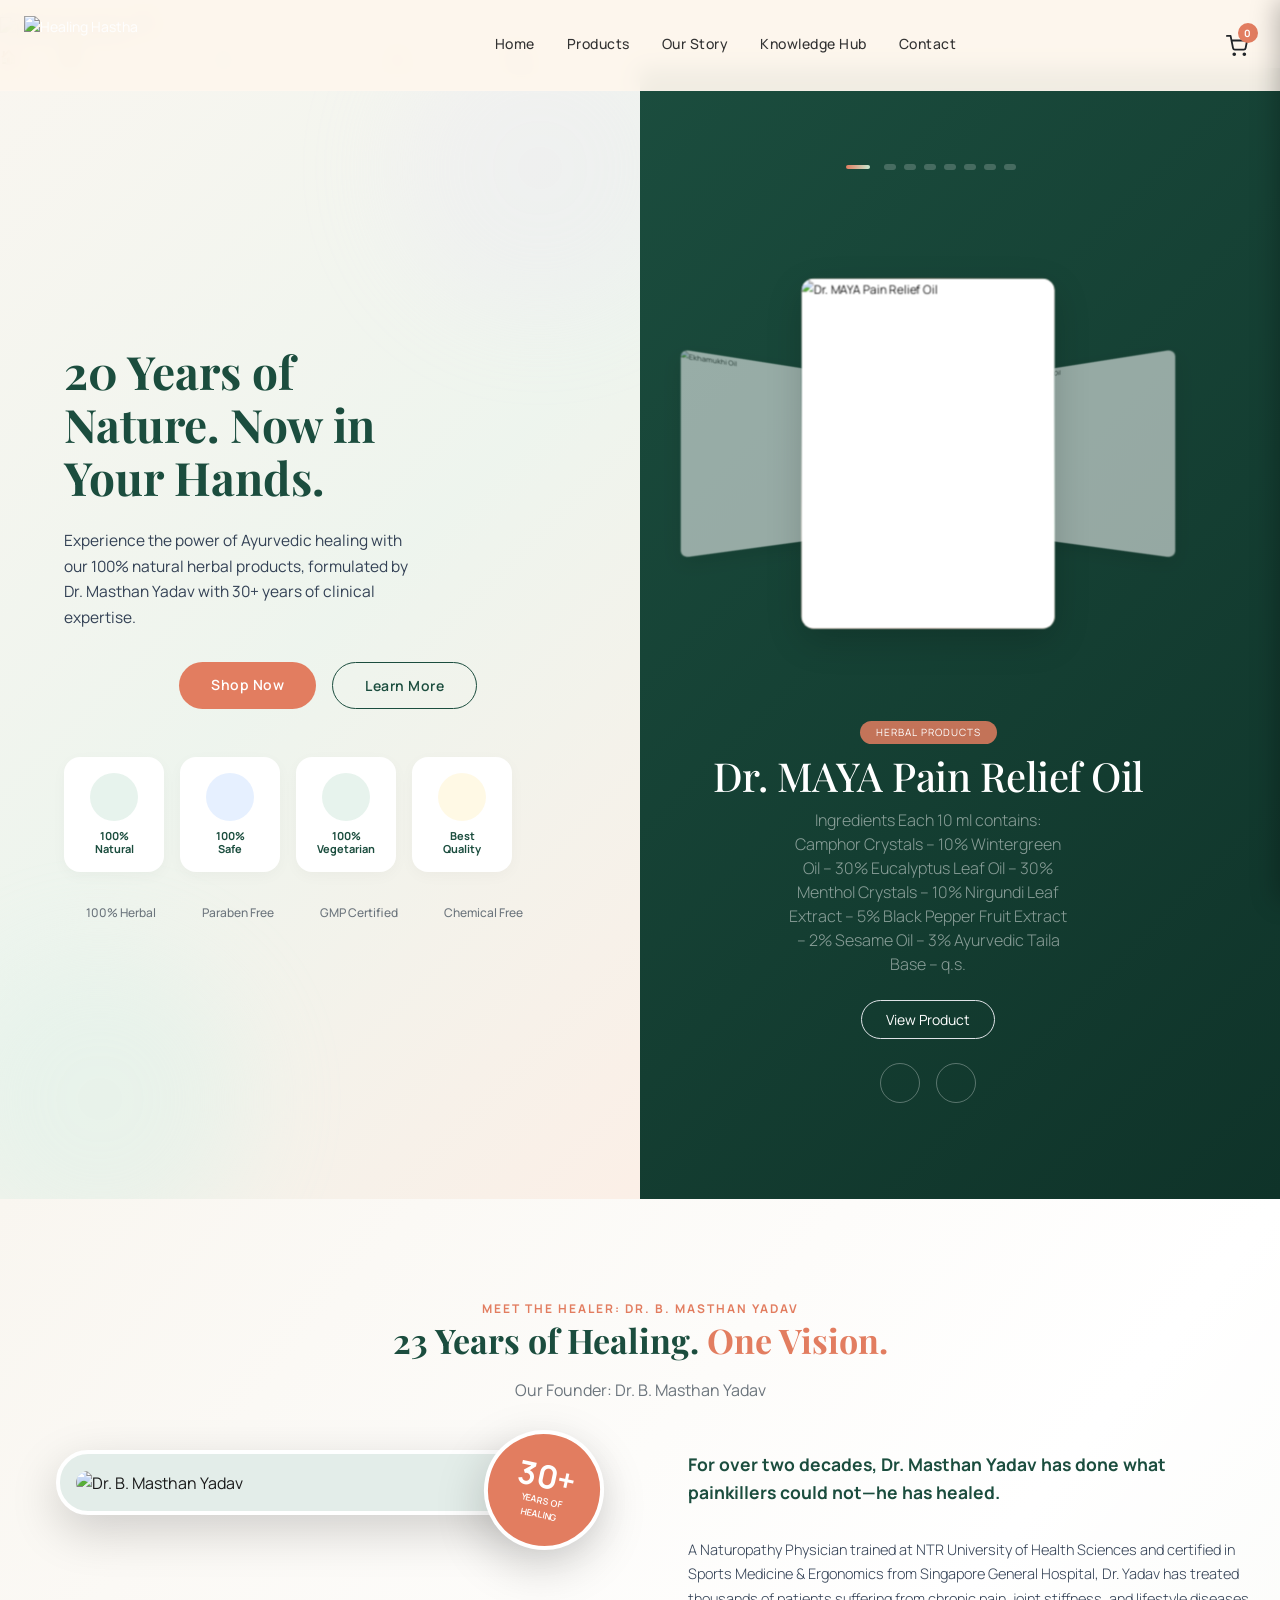
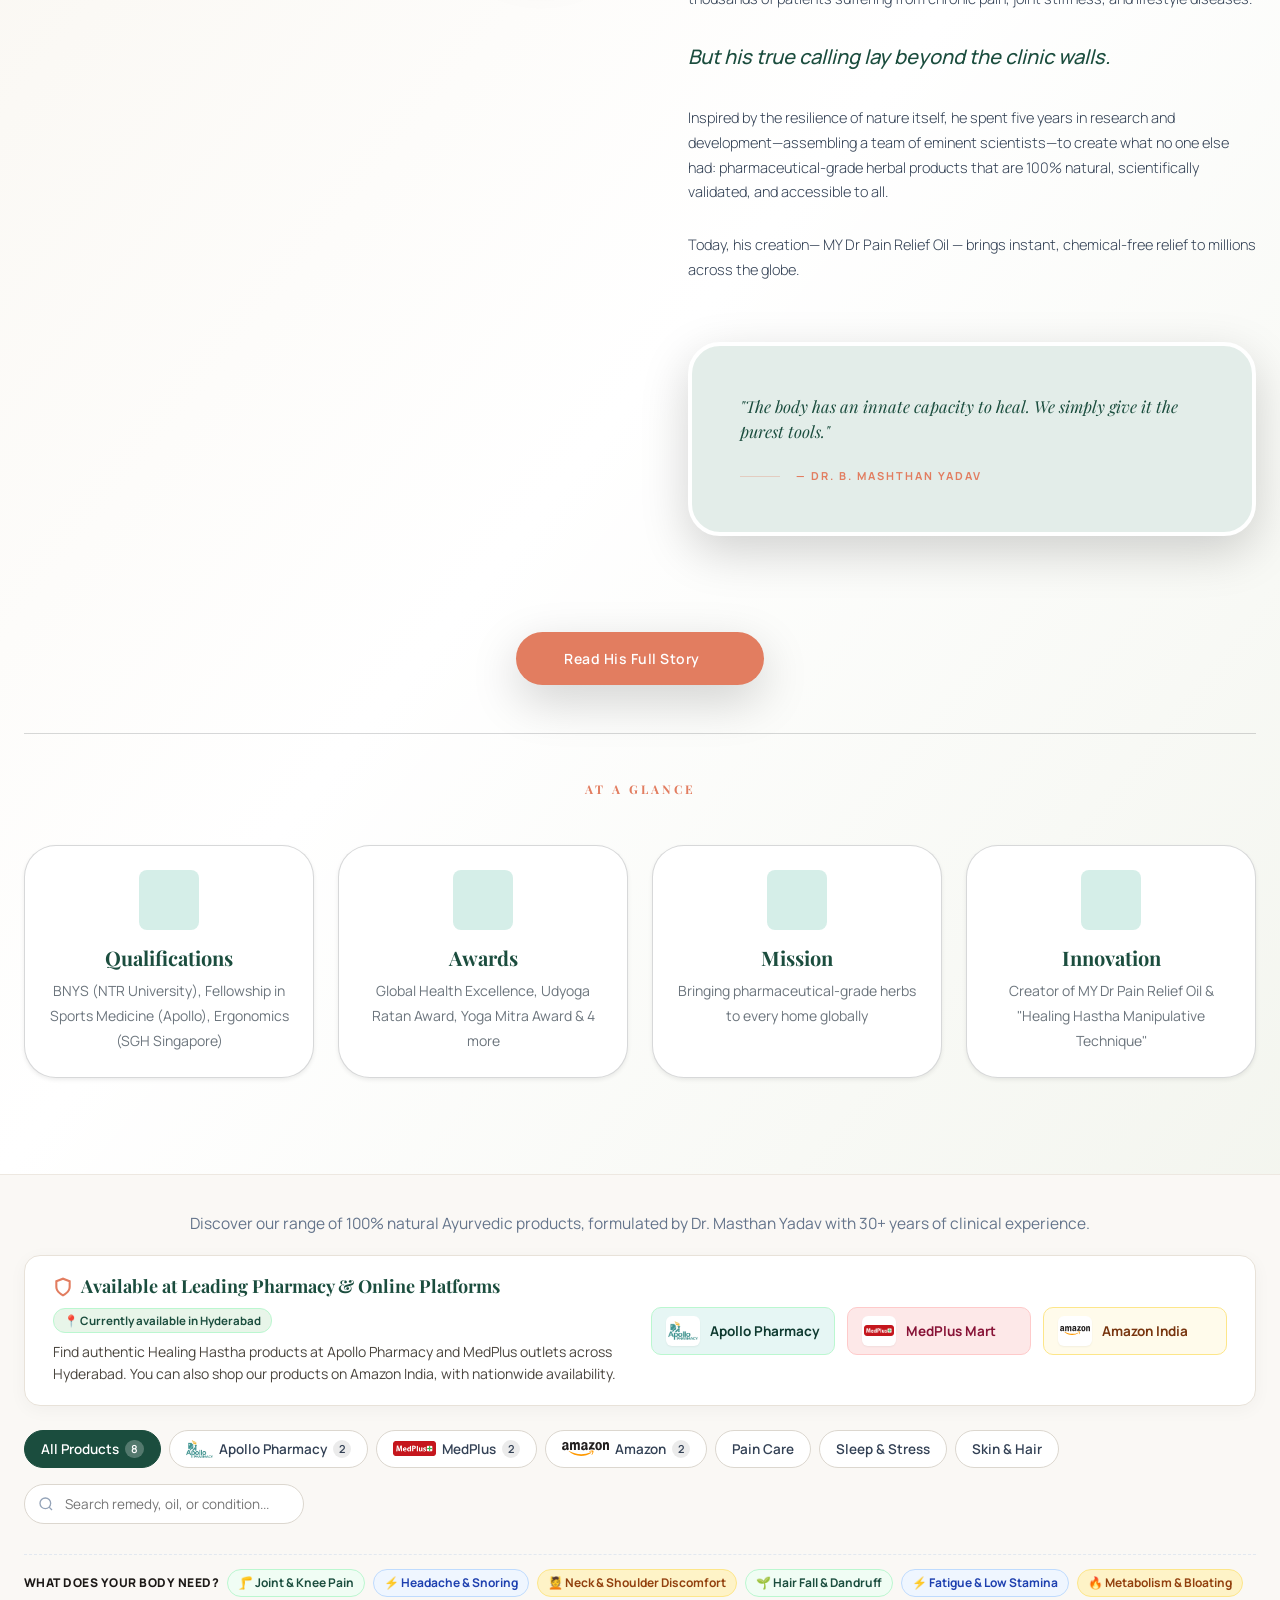
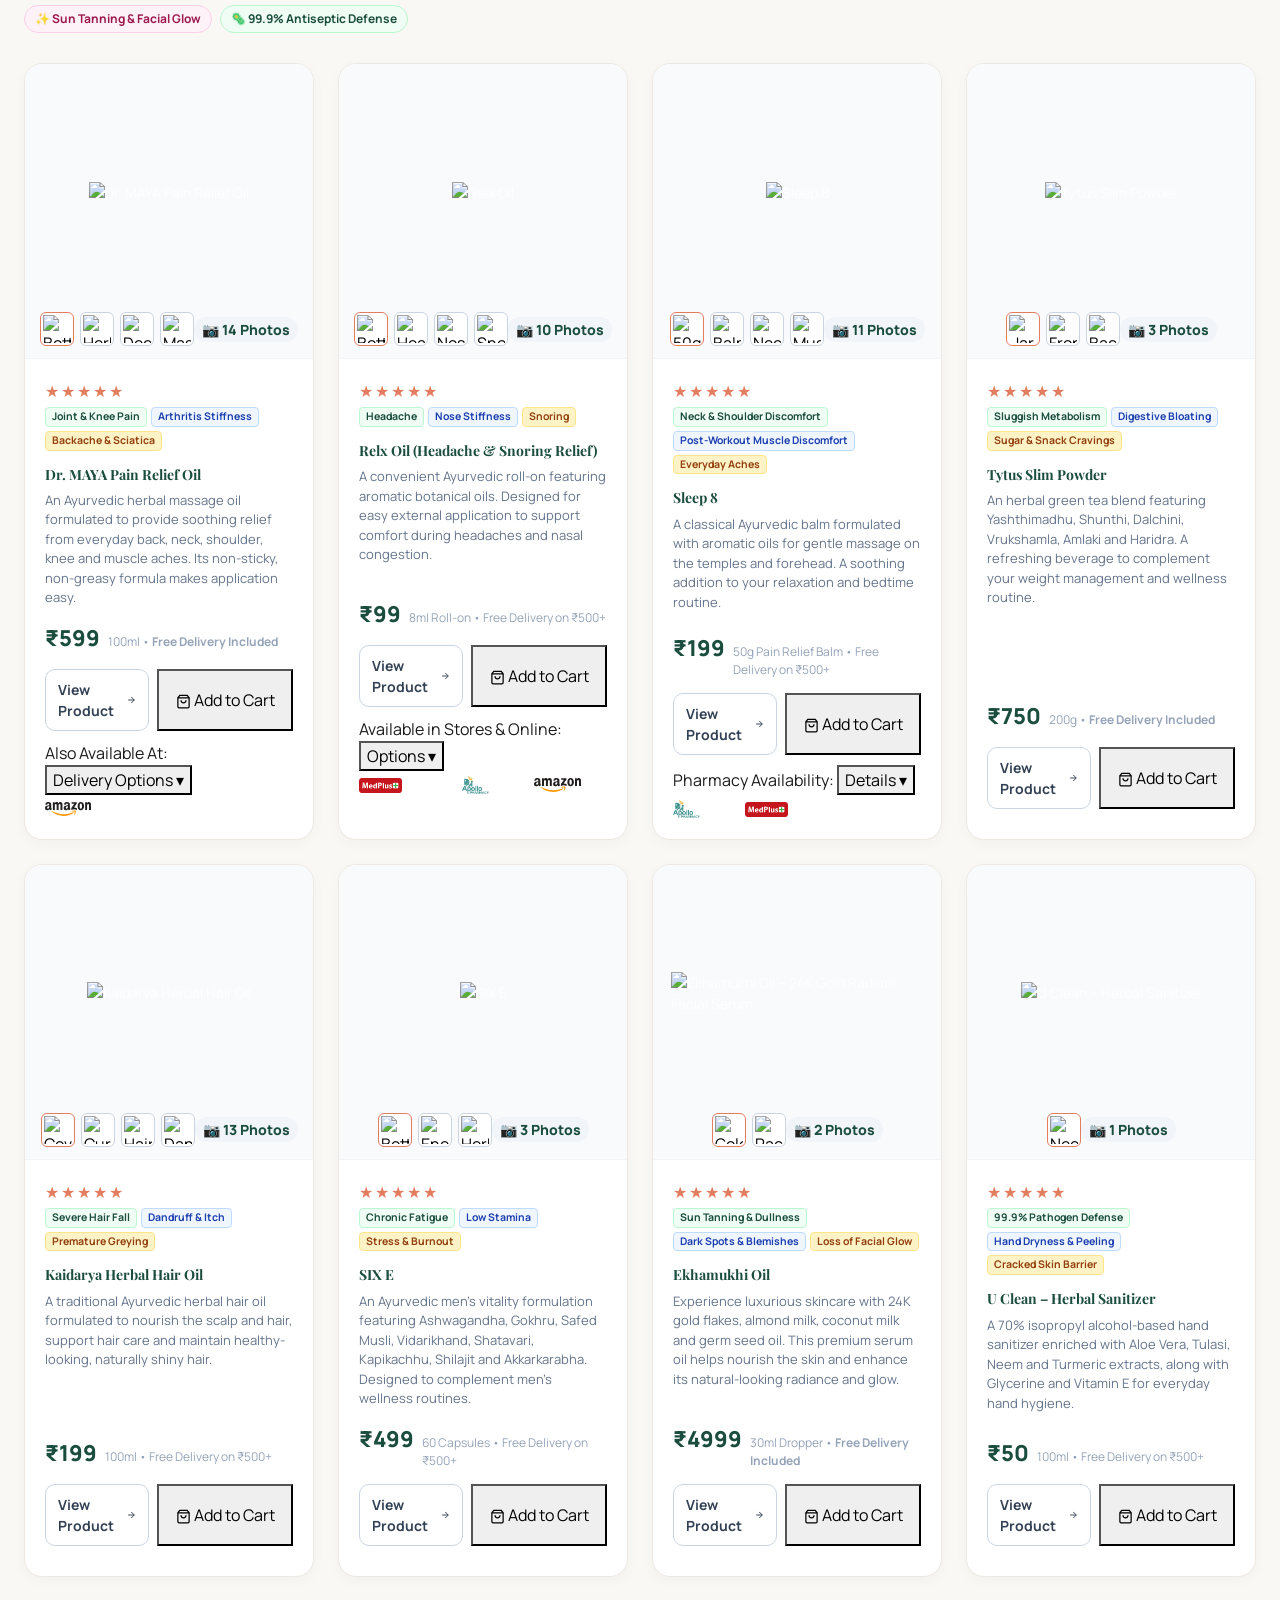
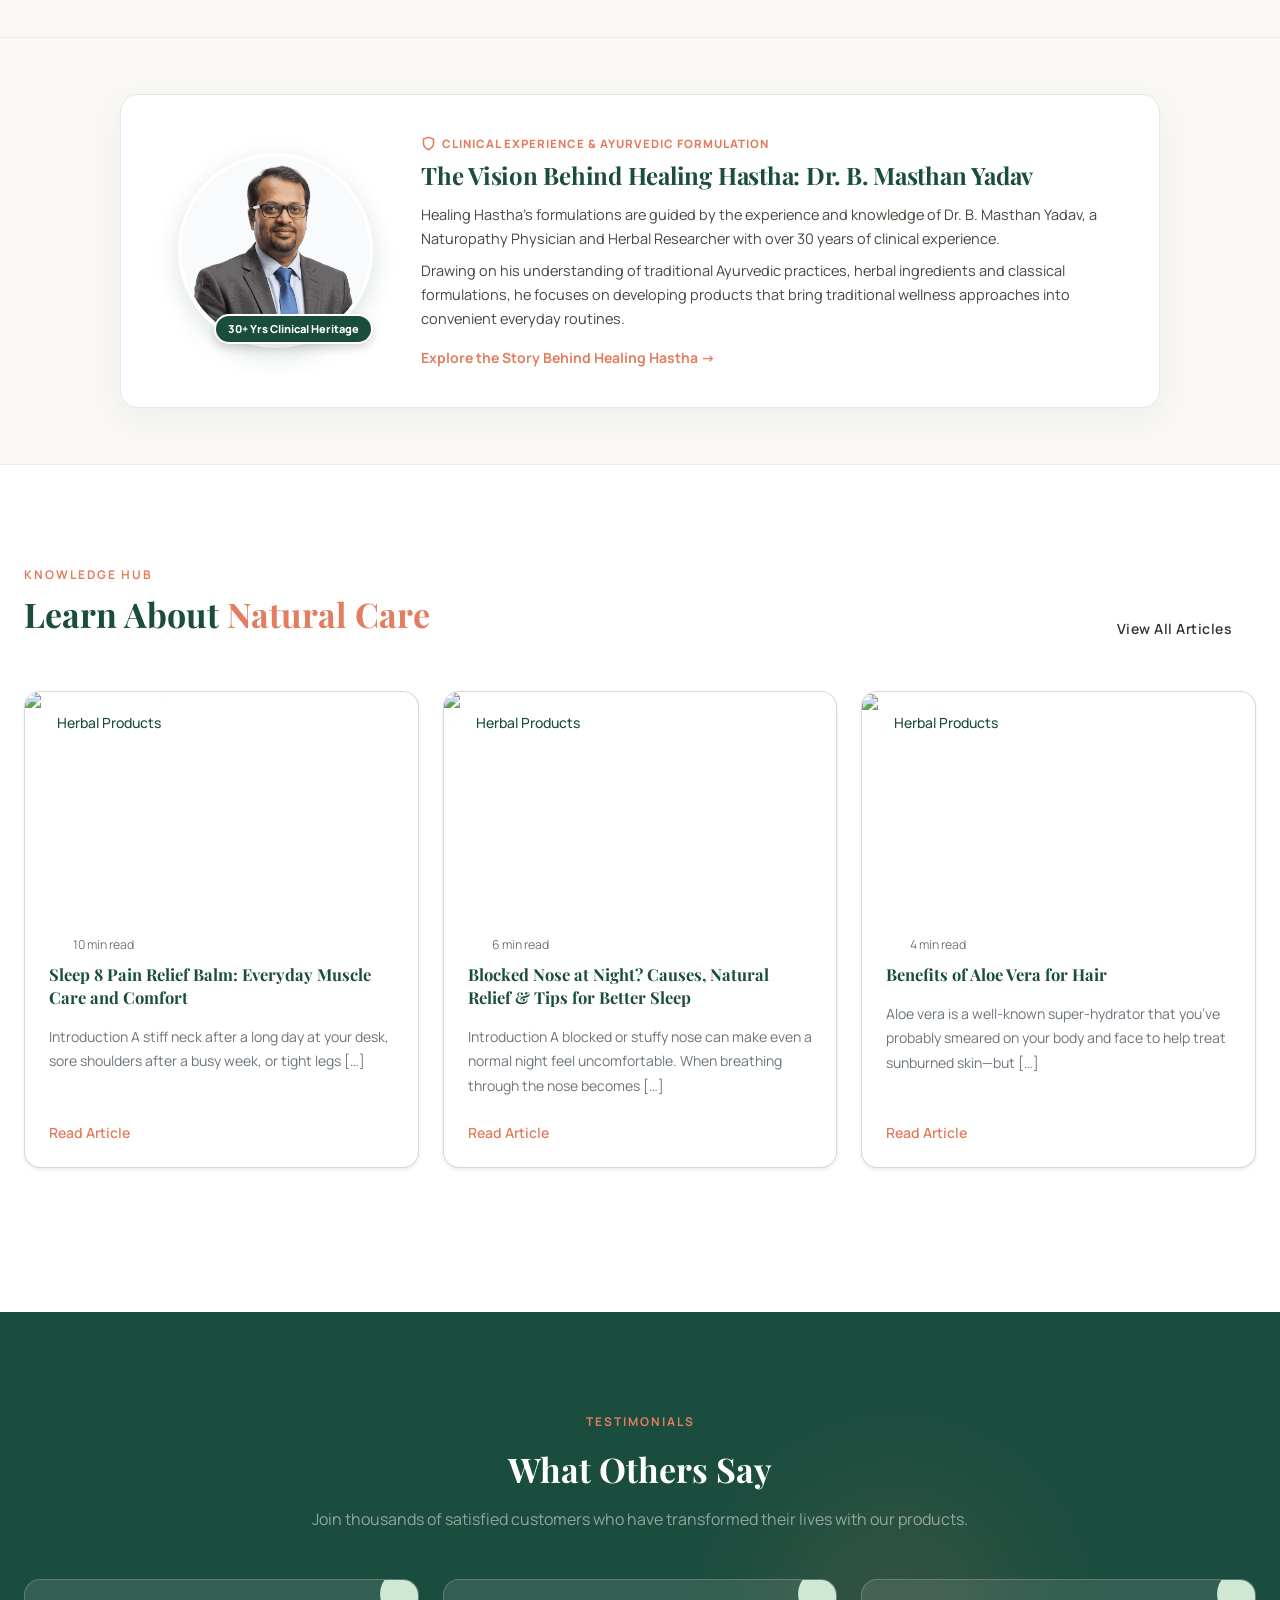
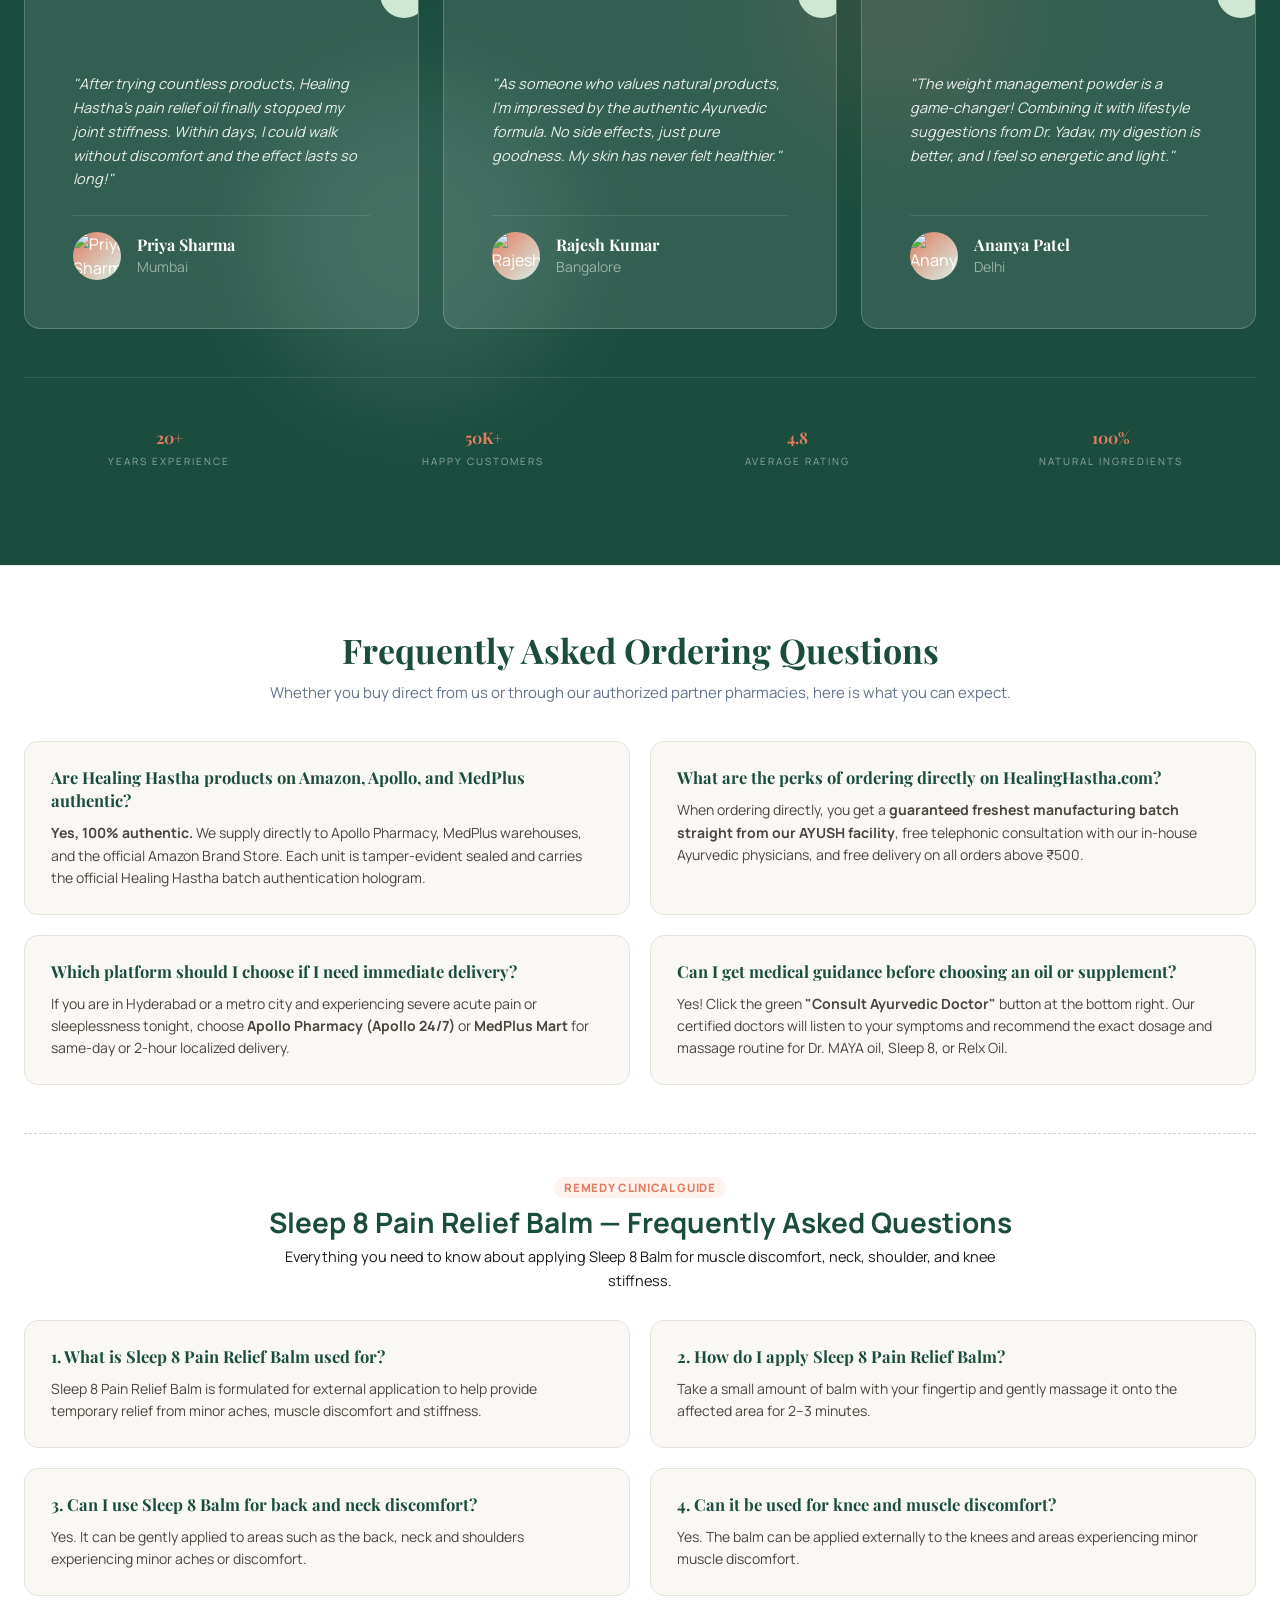
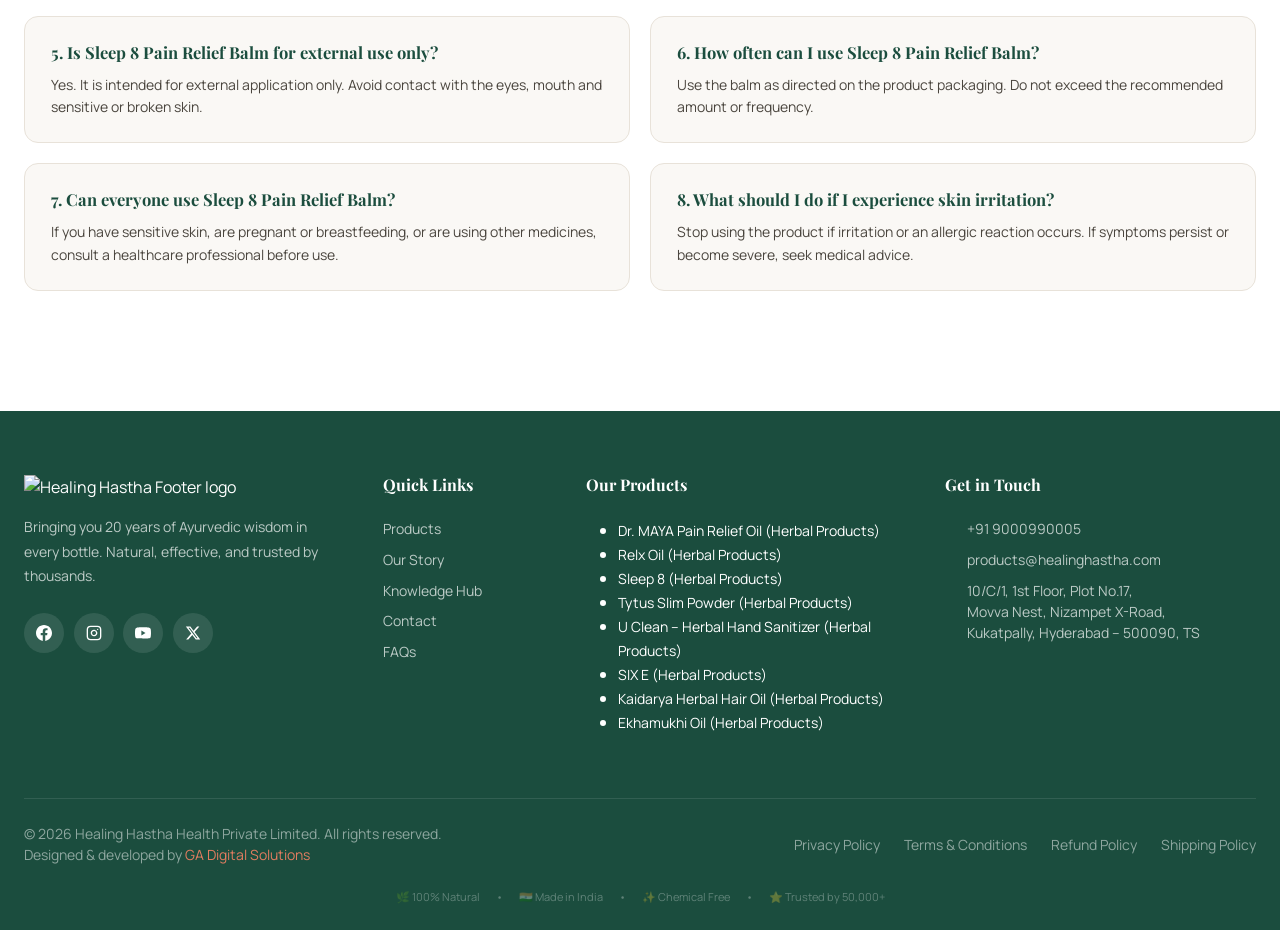
==== index.html @ c0f26205 "fix(homepage): align all page containers to 1300px grid symmetry, style FAQ cards in 2 columns, and " ====
<!DOCTYPE html>
<html lang="en">
<head>
  <meta charset="UTF-8">
  <meta name="viewport" content="width=device-width, initial-scale=1.0">
  <title>Healing Hastha Health | 20 Years of Nature. Now in Your Hands.</title>
  <meta name="description" content="Experience the power of Ayurvedic healing with our 100% natural herbal products, formulated by Dr. Masthan Yadav with 30+ years of clinical expertise.">
  <link rel="icon" href="https://healinghastha.com/wp-content/uploads/2021/03/cropped-favicon-32x32.jpg" sizes="32x32">
  <link rel="icon" href="https://healinghastha.com/wp-content/uploads/2021/03/cropped-favicon-192x192.jpg" sizes="192x192">
  <link rel="apple-touch-icon" href="https://healinghastha.com/wp-content/uploads/2021/03/cropped-favicon-180x180.jpg">

  <!-- Google Fonts -->
  <link rel="preconnect" href="https://fonts.googleapis.com">
  <link rel="preconnect" href="https://fonts.gstatic.com" crossorigin>
  <link href="https://fonts.googleapis.com/css2?family=Manrope:wght@300;400;500;600;700;800&family=Playfair+Display:ital,wght@0,400;0,600;0,700;1,400&display=swap" rel="stylesheet">

  <!-- Bootstrap 5 Grid Utilities & Live Theme CSS -->
  <link rel="stylesheet" href="https://cdn.jsdelivr.net/npm/bootstrap@5.3.3/dist/css/bootstrap.min.css">
  <link rel="stylesheet" href="live-style.css">

  <!-- Lucide Icons -->
  <script src="https://unpkg.com/lucide@latest"></script>

  <style>
    /* Proportional Typography & Clean Font Sizes Override (User Requirement) */
    h1.hero__title {
      font-size: clamp(30px, 4.2vw, 46px) !important;
      line-height: 1.15 !important;
      font-family: var(--font-display, 'Playfair Display', serif) !important;
      font-weight: 700 !important;
    }
    .hero__description {
      font-size: 15.5px !important;
      line-height: 1.65 !important;
      max-width: 520px;
      color: #334155;
    }
    .founder__title, .home-knowledge__title, .home-testimonials__title {
      font-size: clamp(24px, 3.2vw, 34px) !important;
      line-height: 1.25 !important;
      font-family: var(--font-display, 'Playfair Display', serif) !important;
    }
    .founder__bio-lead {
      font-size: 17.5px !important;
      line-height: 1.6 !important;
      color: var(--brand-forest);
      font-weight: 700;
    }
    .index-about {
      font-size: 14.5px !important;
      line-height: 1.7 !important;
      margin-bottom: 12px !important;
      color: var(--text-body, #334155) !important;
    }
    .founder__quote-text {
      font-size: 16.5px !important;
      line-height: 1.5 !important;
      font-style: italic;
    }
    .home-knowledge__card-title {
      font-size: 16.5px !important;
      line-height: 1.4 !important;
    }
    .home-testimonials__text {
      font-size: 14.5px !important;
      line-height: 1.65 !important;
    }
    .reveal {
      opacity: 1 !important;
      transform: none !important;
      visibility: visible !important;
    }

    /* Catalog Section Custom Controls & Card Styles */
    .catalog-controls-section {
      background: #faf8f5;
      padding: 36px 0 20px 0;
      border-top: 1px solid #ede8e1;
    }
    .catalog-filter-bar {
      display: flex;
      justify-content: space-between;
      align-items: center;
      flex-wrap: wrap;
      gap: 16px;
    }
    .filter-pills-group {
      display: flex;
      flex-wrap: wrap;
      gap: 8px;
    }
    .filter-pill {
      display: inline-flex;
      align-items: center;
      gap: 6px;
      padding: 8px 16px;
      border-radius: 9999px;
      border: 1px solid #dcd7cf;
      background: #ffffff;
      color: #334155;
      font-size: 13.5px;
      font-weight: 600;
      cursor: pointer;
      transition: all 0.2s ease;
    }
    .filter-pill:hover {
      border-color: var(--brand-forest, #1b4d3e);
      color: var(--brand-forest, #1b4d3e);
    }
    .filter-pill.active {
      background: var(--brand-forest, #1b4d3e);
      border-color: var(--brand-forest, #1b4d3e);
      color: #ffffff;
    }
    .filter-pill .pill-count {
      font-size: 11px;
      padding: 1px 6px;
      border-radius: 10px;
      background: rgba(0, 0, 0, 0.08);
    }
    .filter-pill.active .pill-count {
      background: rgba(255, 255, 255, 0.25);
      color: #ffffff;
    }
    .search-input-wrap {
      position: relative;
      min-width: 280px;
    }
    .search-input-wrap .search-icon {
      position: absolute;
      left: 14px;
      top: 50%;
      transform: translateY(-50%);
      color: #94a3b8;
    }
    .search-input {
      width: 100%;
      padding: 9px 16px 9px 40px;
      border-radius: 9999px;
      border: 1px solid #dcd7cf;
      background: #ffffff;
      font-size: 13.5px;
      outline: none;
      transition: border-color 0.2s ease;
    }
    .search-input:focus {
      border-color: var(--brand-forest, #1b4d3e);
      box-shadow: 0 0 0 3px rgba(27, 77, 62, 0.1);
    }

    /* Products Grid Section */
    .products-grid-section {
      background: #faf8f5;
      padding: 10px 0 60px 0;
    }
    .products-grid {
      display: grid;
      grid-template-columns: repeat(auto-fill, minmax(280px, 1fr));
      gap: 24px;
    }
    .product-card {
      background: #ffffff;
      border-radius: 18px;
      border: 1px solid #ede8e1;
      overflow: hidden;
      display: flex;
      flex-direction: column;
      box-shadow: 0 4px 14px rgba(0, 0, 0, 0.03);
      transition: transform 0.25s ease, box-shadow 0.25s ease;
    }
    .product-card:hover {
      transform: translateY(-6px);
      box-shadow: 0 12px 28px rgba(0, 0, 0, 0.08);
      border-color: #cbd5e1;
    }
    .card-media-box {
      background: #f8fafc;
      padding: 18px 18px 12px 18px;
      display: flex;
      flex-direction: column;
      align-items: center;
      justify-content: center;
      position: relative;
      border-bottom: 1px solid #f1f5f9;
    }
    .card-media-link {
      display: flex;
      align-items: center;
      justify-content: center;
      height: 220px;
      width: 100%;
    }
    .card-media-link img {
      max-height: 100%;
      max-width: 100%;
      object-fit: contain;
      transition: transform 0.3s ease;
    }
    .product-card:hover .card-media-link img {
      transform: scale(1.04);
    }
    .card-body {
      padding: 20px;
      display: flex;
      flex-direction: column;
      flex-grow: 1;
    }
    .product-title {
      font-size: 18px;
      font-weight: 700;
      color: var(--brand-forest, #1b4d3e);
      margin: 4px 0 6px 0;
      line-height: 1.35;
      font-family: var(--font-display, serif);
    }
    .product-title a {
      color: inherit;
      text-decoration: none;
      transition: color 0.2s ease;
    }
    .product-title a:hover {
      color: var(--brand-terracotta, #c86d51);
    }
    .product-tagline {
      font-size: 13px;
      color: #64748b;
      line-height: 1.5;
      margin: 0 0 14px 0;
      flex-grow: 1;
    }
    .price-row {
      display: flex;
      align-items: baseline;
      gap: 8px;
      margin-bottom: 14px;
    }
    .current-price {
      font-size: 22px;
      font-weight: 800;
      color: var(--brand-forest, #1b4d3e);
    }
    .taxes-note {
      font-size: 12px;
      color: #94a3b8;
    }
    .card-actions-hub {
      margin-top: auto;
    }
    .card-action-buttons {
      display: grid;
      grid-template-columns: 1fr 1.3fr;
      gap: 8px;
      margin-bottom: 10px;
    }
    .btn-view-product {
      display: inline-flex;
      align-items: center;
      justify-content: center;
      padding: 9px 12px;
      border-radius: 10px;
      background: #ffffff;
      border: 1.5px solid #cbd5e1;
      color: #334155;
      font-size: 12.5px;
      font-weight: 700;
      text-decoration: none;
      transition: all 0.2s ease;
    }
    .btn-view-product:hover {
      border-color: var(--brand-forest, #1b4d3e);
      color: var(--brand-forest, #1b4d3e);
      background: #f8fafc;
    }
    .btn-card-add-cart {
      display: inline-flex;
      align-items: center;
      justify-content: center;
      gap: 6px;
      padding: 9px 14px;
      border-radius: 10px;
      background: var(--brand-terracotta, #e27d60);
      border: none;
      color: #ffffff;
      font-size: 13px;
      font-weight: 700;
      cursor: pointer;
      transition: all 0.2s ease;
      box-shadow: 0 3px 10px rgba(226, 125, 96, 0.25);
    }
    .btn-card-add-cart:hover {
      background: #d46546;
      transform: translateY(-1px);
      box-shadow: 0 5px 14px rgba(226, 125, 96, 0.35);
    }
    .delivery-options-trigger {
      font-size: 11.5px;
      color: #64748b;
      display: flex;
      justify-content: space-between;
      align-items: center;
      padding-top: 8px;
      border-top: 1px dashed #e2e8f0;
    }

    /* Cart Drawer Strict Styling */
    .cart-drawer-overlay {
      position: fixed;
      inset: 0;
      background: rgba(0, 0, 0, 0.5);
      backdrop-filter: blur(2px);
      z-index: 9998;
      display: none;
      opacity: 0;
      transition: opacity 0.3s ease;
    }
    .cart-drawer-overlay.active {
      display: block;
      opacity: 1;
    }
    .cart-drawer {
      position: fixed;
      top: 0;
      right: 0;
      width: 100%;
      max-width: 420px;
      height: 100%;
      background: #ffffff;
      z-index: 9999;
      box-shadow: -4px 0 24px rgba(0, 0, 0, 0.25);
      display: flex;
      flex-direction: column;
      transform: translateX(100%);
      transition: transform 0.3s cubic-bezier(0.16, 1, 0.3, 1);
    }
    .cart-drawer.active {
      transform: translateX(0);
    }
    .cart-drawer-header {
      background: var(--brand-forest, #1b4d3e) !important;
      color: #ffffff !important;
      padding: 20px 24px;
      display: flex;
      align-items: center;
      justify-content: space-between;
    }
    .cart-drawer-header h3 {
      color: #ffffff !important;
      font-family: var(--font-display, 'Playfair Display', serif) !important;
      font-size: 20px !important;
      font-weight: 700 !important;
      margin: 0 !important;
    }
    .cart-drawer-close {
      background: none !important;
      border: none !important;
      color: #ffffff !important;
      font-size: 28px !important;
      cursor: pointer !important;
      line-height: 1 !important;
    }
    .cart-free-shipping-bar {
      background: #f0fdf4;
      padding: 10px 24px;
      border-bottom: 1px solid #dcfce7;
      font-size: 12.5px;
      color: #166534;
    }
    .free-shipping-progress {
      height: 4px;
      background: #e2e8f0;
      border-radius: 2px;
      margin-top: 6px;
      overflow: hidden;
    }
    .free-shipping-progress-fill {
      height: 100%;
      background: #16a34a;
      transition: width 0.3s ease;
    }
    .cart-drawer-body {
      padding: 20px 24px;
      flex-grow: 1;
      overflow-y: auto;
    }
    .cart-drawer-footer {
      padding: 20px 24px;
      background: #faf8f5;
      border-top: 1px solid #ede8e1;
      display: flex;
      flex-direction: column;
      gap: 12px;
    }
    .cart-total-row {
      display: flex;
      justify-content: space-between;
      align-items: center;
      font-size: 16px;
      font-weight: 600;
      color: #1c1917;
    }
    .btn-checkout-direct {
      display: block !important;
      width: 100% !important;
      padding: 14px 20px !important;
      background: var(--brand-forest, #1b4d3e) !important;
      color: #ffffff !important;
      text-align: center !important;
      font-weight: 700 !important;
      border-radius: 8px !important;
      text-decoration: none !important;
      font-size: 15px !important;
      transition: background 0.2s ease !important;
      box-shadow: 0 2px 6px rgba(27, 77, 62, 0.25) !important;
    }
    .btn-checkout-direct:hover {
      background: #14382d !important;
      color: #ffffff !important;
    }

    /* Strict Partner & Retailer Logo Sizing */
    .filter-pill-icon {
      height: 18px !important;
      max-height: 18px !important;
      max-width: 60px !important;
      width: auto !important;
      object-fit: contain !important;
      display: inline-block !important;
      vertical-align: middle !important;
    }
    .chip-logo {
      height: 16px !important;
      max-height: 16px !important;
      max-width: 55px !important;
      width: auto !important;
      object-fit: contain !important;
      display: inline-block !important;
      vertical-align: middle !important;
    }
    .apollo-chip-logo, .apollo-filter .filter-pill-icon {
      height: 18px !important;
      max-height: 18px !important;
      max-width: 60px !important;
      object-fit: contain !important;
    }
    .medplus-chip-logo, .medplus-filter .filter-pill-icon {
      height: 15px !important;
      max-height: 15px !important;
      max-width: 65px !important;
      object-fit: contain !important;
    }
    .amazon-chip-logo, .amazon-filter .filter-pill-icon {
      height: 14px !important;
      max-height: 14px !important;
      max-width: 50px !important;
      object-fit: contain !important;
    }

    /* Force Home Testimonials Visible */
    .home-testimonials {
      display: block !important;
      visibility: visible !important;
      opacity: 1 !important;
    }
    /* Omnichannel Pharmacy & Online Platforms Trust Ribbon */
    .omnichannel-trust-ribbon {
      background: #ffffff;
      border: 1px solid #e8e2d9;
      border-radius: 16px;
      padding: 20px 28px;
      margin-top: 0;
      margin-bottom: 24px;
      position: relative;
      z-index: 20;
      box-shadow: 0 4px 18px rgba(0, 0, 0, 0.04);
      display: flex;
      align-items: center;
      justify-content: space-between;
      gap: 24px;
    }
    .trust-ribbon-text {
      flex: 1 1 auto;
      min-width: 280px;
    }
    .partner-logos-row {
      display: grid;
      grid-template-columns: repeat(3, minmax(0, 1fr));
      align-items: center;
      gap: 12px;
      flex: 0 0 auto;
    }
    .partner-logo-pill {
      display: flex;
      align-items: center;
      gap: 10px;
      padding: 8px 14px;
      height: 48px;
      border-radius: 10px;
      border: 1px solid #e2e8f0;
      background: #ffffff;
      text-decoration: none;
      transition: all 0.25s ease;
      box-sizing: border-box;
      white-space: nowrap;
      cursor: pointer;
    }
    .partner-logo-pill:hover {
      transform: translateY(-2px);
      box-shadow: 0 4px 14px rgba(0,0,0,0.08);
    }
    .partner-logo-pill.apollo {
      border-color: #bbf7d0;
      background: #e6f6f4;
    }
    .partner-logo-pill.medplus {
      border-color: #fecaca;
      background: #fde8e8;
    }
    .partner-logo-pill.amazon {
      border-color: #fde68a;
      background: #fffbeb;
    }
    @media (max-width: 992px) {
      .omnichannel-trust-ribbon {
        flex-direction: column;
        align-items: flex-start;
        gap: 16px;
        padding: 20px;
      }
      .partner-logos-row {
        width: 100%;
        grid-template-columns: repeat(3, 1fr);
      }
    }
    @media (max-width: 680px) {
      .partner-logos-row {
        grid-template-columns: 1fr;
      }
    }

  
    /* Founder Bio Section Below Products */
    .founder-bio-section {
      background: #faf8f5;
      padding: 56px 0;
      border-top: 1px solid #ede8e1;
      border-bottom: 1px solid #ede8e1;
    }

    .founder-bio-card {
      background: #ffffff;
      border-radius: 18px;
      border: 1px solid #e2e8f0;
      box-shadow: 0 10px 30px rgba(27, 77, 62, 0.06);
      padding: 38px 44px;
      display: grid;
      grid-template-columns: 220px 1fr;
      gap: 36px;
      align-items: center;
      max-width: 1040px;
      margin: 0 auto;
    }

    @media (max-width: 768px) {
      .founder-bio-card {
        grid-template-columns: 1fr;
        padding: 28px 20px;
        text-align: center;
        gap: 20px;
      }
    }

    .founder-photo-wrap {
      position: relative;
      text-align: center;
    }

    .founder-photo {
      width: 195px;
      height: 195px;
      border-radius: 50%;
      object-fit: cover;
      object-position: top center;
      border: 4px solid #ffffff;
      box-shadow: 0 8px 24px rgba(27, 77, 62, 0.15);
      background: #e8f0ec;
      display: inline-block;
    }

    .founder-exp-badge {
      position: absolute;
      bottom: 4px;
      right: 12px;
      background: var(--brand-forest, #1b4d3e);
      color: #ffffff;
      font-size: 11px;
      font-weight: 800;
      padding: 5px 12px;
      border-radius: 9999px;
      border: 2px solid #ffffff;
      box-shadow: 0 4px 10px rgba(0,0,0,0.15);
      white-space: nowrap;
    }

    .founder-content-wrap .founder-eyebrow {
      display: inline-flex;
      align-items: center;
      gap: 6px;
      font-size: 11.5px;
      font-weight: 800;
      text-transform: uppercase;
      letter-spacing: 1px;
      color: var(--brand-terracotta, #c06c52);
      margin-bottom: 8px;
    }

    .founder-content-wrap h3 {
      font-family: var(--font-heading, 'Playfair Display', serif);
      letter-spacing: -0.01em;
      font-size: 24px;
      font-weight: 700;
      color: var(--brand-forest, #1b4d3e);
      margin: 0 0 12px 0;
      line-height: 1.3;
    }

    .founder-bio-text {
      font-size: 14.5px;
      line-height: 1.65;
      color: #4a453e;
      margin-bottom: 12px;
    }

    .founder-action-link {
      display: inline-flex;
      align-items: center;
      gap: 8px;
      font-size: 14.5px;
      font-weight: 700;
      color: var(--brand-terracotta, #c06c52);
      text-decoration: none;
      transition: all 0.2s ease;
      margin-top: 4px;
    }

    .founder-action-link:hover {
      color: var(--brand-forest, #1b4d3e);
      transform: translateX(4px);
    }

  
    /* Universal Section & Container Alignment (1300px Grid Symmetry) */
    .hh-container {
      max-width: 1300px !important;
      margin-left: auto !important;
      margin-right: auto !important;
      padding-left: 1.5rem !important;
      padding-right: 1.5rem !important;
      width: 100% !important;
      box-sizing: border-box !important;
    }


    .hero__container-main {
      max-width: 1300px !important;
      margin-left: auto !important;
      margin-right: auto !important;
      padding-left: 1.5rem !important;
      padding-right: 1.5rem !important;
      width: 100% !important;
      box-sizing: border-box !important;
    }
    @media (min-width: 992px) {
      .hero__container-main {
        padding-left: 5vw !important;
        padding-right: 5vw !important;
      }
    }

    /* Products Grid: 4 Equal Columns on Desktop (4 + 4 Symmetry) */
    .products-grid {
      display: grid !important;
      grid-template-columns: repeat(4, 1fr) !important;
      gap: 24px !important;
      width: 100% !important;
    }
    @media (max-width: 1200px) {
      .products-grid {
        grid-template-columns: repeat(3, 1fr) !important;
        gap: 20px !important;
      }
    }
    @media (max-width: 860px) {
      .products-grid {
        grid-template-columns: repeat(2, 1fr) !important;
        gap: 16px !important;
      }
    }
    @media (max-width: 520px) {
      .products-grid {
        grid-template-columns: 1fr !important;
        gap: 16px !important;
      }
    }

    /* FAQ Section Alignment & Card Styles */
    .catalog-faq-section {
      background: #ffffff;
      border-top: 1px solid #ede8e1;
      padding: 64px 0 72px 0;
    }
    .faq-header {
      text-align: center;
      max-width: 760px;
      margin: 0 auto 36px auto;
    }
    .faq-header h2 {
      font-family: var(--font-heading, 'Playfair Display', serif);
      font-size: clamp(26px, 3.2vw, 34px);
      color: var(--brand-forest, #1b4d3e);
      margin-bottom: 10px;
      font-weight: 700;
    }
    .faq-header p {
      font-size: 15px;
      color: var(--text-muted, #64748b);
      line-height: 1.6;
      margin: 0;
    }
    .faq-grid {
      display: grid;
      grid-template-columns: repeat(2, 1fr);
      gap: 20px;
      margin-bottom: 48px;
    }
    @media (max-width: 768px) {
      .faq-grid {
        grid-template-columns: 1fr;
        gap: 16px;
      }
    }
    .faq-card {
      background: #faf8f5;
      border: 1px solid #e8e2d9;
      border-radius: 14px;
      padding: 24px 26px;
      transition: all 0.2s ease;
      display: flex;
      flex-direction: column;
    }
    .faq-card:hover {
      box-shadow: 0 6px 20px rgba(0, 0, 0, 0.05);
      border-color: #cbd5e1;
      transform: translateY(-2px);
    }
    .faq-card h4 {
      font-family: var(--font-heading, 'Playfair Display', serif);
      font-size: 16.5px;
      font-weight: 700;
      color: var(--brand-forest, #1b4d3e);
      margin-bottom: 10px;
      line-height: 1.4;
    }
    .faq-card p {
      font-size: 14px;
      color: var(--text-body, #4a453e);
      line-height: 1.6;
      margin: 0;
    }

  </style>
</head>
<body>

  <!-- Live Site Top Header -->
  <header class="header">
    <div class="header__container">
      <!-- Left: Mobile Menu Toggle Button (Visible only on mobile) -->
      <button class="header__mobile-toggle" id="mobile-menu-open-btn" aria-label="Toggle Navigation Menu">
        <svg viewBox="0 0 24 24" width="24" height="24" stroke="currentColor" stroke-width="2" fill="none" stroke-linecap="round" stroke-linejoin="round">
          <line x1="3" y1="12" x2="21" y2="12"></line>
          <line x1="3" y1="6" x2="21" y2="6"></line>
          <line x1="3" y1="18" x2="21" y2="18"></line>
        </svg>
      </button>

      <!-- Center on Mobile / Left on Desktop: Brand Logo -->
      <a href="index.html" class="header__logo-link">
        <img src="https://healinghastha.com/wp-content/uploads/2025/06/Healing-Hastha-logo.png" alt="Healing Hastha" class="header__logo-img" width="180" height="50" fetchpriority="high" decoding="async">
      </a>

      <!-- Desktop Navigation links -->
      <nav class="header__nav-desktop">
        <a href="index.html" class="nav-link-custom active">Home</a>
        <a href="#products" class="nav-link-custom ">Products</a>
        <a href="our-story.html" class="nav-link-custom ">Our Story</a>
        <a href="https://healinghastha.com/knowledge-hub" class="nav-link-custom ">Knowledge Hub</a>
        <a href="contact-us.html" class="nav-link-custom ">Contact</a>
      </nav>

      <!-- Right: Shopping Cart Icon Button -->
      <div class="header__actions">
        <a href="javascript:void(0)" onclick="openCartDrawer()" class="header__cart-btn" aria-label="Shopping cart">
          <svg viewBox="0 0 24 24" width="22" height="22" fill="none" stroke="currentColor" stroke-width="2" stroke-linecap="round" stroke-linejoin="round">
            <circle cx="9" cy="21" r="1"></circle>
            <circle cx="20" cy="21" r="1"></circle>
            <path d="M1 1h4l2.68 13.39a2 2 0 0 0 2 1.61h9.72a2 2 0 0 0 2-1.61L23 6H6"></path>
          </svg>
                    <span data-cart-badge class="header__cart-badge ">4</span>
        </a>
      </div>
    </div>
  </header>

  <!-- Mobile Nav Drawer -->
  <div class="mobile-nav-overlay" id="mobileNavOverlay" onclick="closeMobileNav()"></div>
  <aside class="mobile-nav-drawer" id="mobileNavDrawer" aria-label="Mobile Navigation Drawer">
    <div class="mobile-nav-header">
      <img src="https://healinghastha.com/wp-content/uploads/2025/06/Healing-Hastha-logo.png" alt="Healing Hastha" style="height: 38px;">
      <button type="button" class="mobile-nav-close" onclick="closeMobileNav()" aria-label="Close Navigation" style="background:none; border:none; font-size:28px; cursor:pointer;">&times;</button>
    </div>
    <nav class="mobile-nav-links">
      <a href="index.html" class="mobile-nav-item active">🏠 Home</a>
      <a href="#products" class="mobile-nav-item" onclick="closeMobileNav()">🌿 Our Herbal Products</a>
      <a href="our-story.html" class="mobile-nav-item">🩺 Our Story (Dr. Masthan)</a>
      <a href="https://healinghastha.com/knowledge-hub" class="mobile-nav-item">📖 Knowledge Hub</a>
      <a href="contact-us.html" class="mobile-nav-item">📞 Contact Us</a>
    </nav>
  </aside>

  <!-- Live 3D Hero Section -->
  <section class="hero">

    <!-- Backgrounds -->

    <div class="hero__bg-left">

      <!-- Decorative blurry backdrops -->

      <div class="hero__background-effects">

        <div class="hero__blur-circle-1"></div>

        <div class="hero__blur-circle-2"></div>

      </div>

    </div>

    <div class="hero__bg-right"></div>



    <!-- Content Container (Max width 1300px) -->

    <div class="hero__container-main">

      

      <!-- Left Hero Content -->

      <div class="hero__left-content">

        <div class="hero__header">

          <!-- Text animations -->

          <h1 class="hero__title reveal active">

            20 Years of<br>Nature. Now in<br>Your Hands.

          </h1>

        </div>



        <p class="hero__description reveal active">

          Experience the power of Ayurvedic healing with<br>

          our 100% natural herbal products, formulated by<br>

          Dr. Masthan Yadav with 30+ years of clinical<br>

          expertise.

        </p>



        <div class="hero__actions reveal active">

          <a href="#products" class="btn-brand-terracotta hero__btn-primary">Shop Now</a>

          <a href="our-story.html" class="btn-outline-brand-forest hero__btn-secondary">Learn More</a>

        </div>



        <!-- Large Badges grid -->

        <div class="hero__badges-grid reveal active">

          <div class="hero__badge-card">

            <div class="hero__badge-icon-wrapper hero__badge-icon-wrapper--success">

              <i data-lucide="leaf" class="hero__badge-icon hero__badge-icon--success"></i>

            </div>

            <span class="hero__badge-text">100%<br>Natural</span>

          </div>

          

          <div class="hero__badge-card">

            <div class="hero__badge-icon-wrapper hero__badge-icon-wrapper--primary">

              <i data-lucide="shield" class="hero__badge-icon hero__badge-icon--primary"></i>

            </div>

            <span class="hero__badge-text">100%<br>Safe</span>

          </div>

          

          <div class="hero__badge-card">

            <div class="hero__badge-icon-wrapper hero__badge-icon-wrapper--success">

              <i data-lucide="sprout" class="hero__badge-icon hero__badge-icon--success"></i>

            </div>

            <span class="hero__badge-text">100%<br>Vegetarian</span>

          </div>

          

          <div class="hero__badge-card">

            <div class="hero__badge-icon-wrapper hero__badge-icon-wrapper--warning">

              <i data-lucide="award" class="hero__badge-icon hero__badge-icon--warning"></i>

            </div>

            <span class="hero__badge-text">Best<br>Quality</span>

          </div>

        </div>



        <!-- Small inline badges -->

        <div class="hero__inline-badges reveal active">

          <div class="hero__inline-badge">

            <i data-lucide="leaf" class="hero__inline-badge-icon text-success"></i>

            <span>100% Herbal</span>

          </div>

          <div class="hero__inline-badge">

            <i data-lucide="shield" class="hero__inline-badge-icon text-primary"></i>

            <span>Paraben Free</span>

          </div>

          <div class="hero__inline-badge">

            <i data-lucide="award" class="hero__inline-badge-icon text-warning"></i>

            <span>GMP Certified</span>

          </div>

          <div class="hero__inline-badge">

            <i data-lucide="droplet" class="hero__inline-badge-icon text-info"></i>

            <span>Chemical Free</span>

          </div>

        </div>

      </div>



      <!-- Right pane (Carousel) -->

      <div class="hero__right-carousel reveal active" style="animation-delay: 0.4s;">

        <div class="hero-carousel-wrapper">

          

          <!-- Indicators above carousel -->

          <div class="hero__carousel-indicators-top">

              <div data-carousel-indicators style="display: flex; gap: 0.5rem; justify-content: center; min-height: 8px;">

                                                      <button class="indicator-pill" aria-label="Go to slide 1" style="width: 36px; background-color: transparent;">

                                              <div class="indicator-progress" style="width: 100%; height: 100%; border-radius: 3px; background: linear-gradient(90deg, #E27D60, #C7E9D0);"></div>

                                          </button>

                                      <button class="indicator-pill" aria-label="Go to slide 2" style="width: 8px; background-color: rgba(255,255,255,0.2);">

                                          </button>

                                      <button class="indicator-pill" aria-label="Go to slide 3" style="width: 8px; background-color: rgba(255,255,255,0.2);">

                                          </button>

                                      <button class="indicator-pill" aria-label="Go to slide 4" style="width: 8px; background-color: rgba(255,255,255,0.2);">

                                          </button>

                                      <button class="indicator-pill" aria-label="Go to slide 5" style="width: 8px; background-color: rgba(255,255,255,0.2);">

                                          </button>

                                      <button class="indicator-pill" aria-label="Go to slide 6" style="width: 8px; background-color: rgba(255,255,255,0.2);">

                                          </button>

                                      <button class="indicator-pill" aria-label="Go to slide 7" style="width: 8px; background-color: rgba(255,255,255,0.2);">

                                          </button>

                                      <button class="indicator-pill" aria-label="Go to slide 8" style="width: 8px; background-color: rgba(255,255,255,0.2);">

                                          </button>

                                                </div>

          </div>



          <!-- Carousel Stage with active card pre-rendered for instant painting & zero CLS -->

          <div data-carousel-stage class="hero__carousel-stage">

                          <div class="carousel-3d-card" data-index="0" style="z-index: 10; opacity: 1; transform: translate3d(0px, 0, 0px) scale(1) rotateY(0deg);">

                <div class="w-100 h-100 position-relative rounded-4 overflow-hidden shadow-lg" style="transition: var(--transition-smooth, all 0.4s ease); cursor: pointer;">

                  <div class="active-border position-absolute" style="inset: -3px; z-index: 0; border-radius: 26px; overflow: hidden;">

                    <div style="width: 100%; height: 100%; background: conic-gradient(from var(--border-angle, 0deg), #E27D60, #1B4D3E, #C7E9D0, #E27D60, #FFE5D9, #1B4D3E, #E27D60); animation: spinBorder 3s linear infinite;"></div>

                  </div>

                  <div class="position-relative w-100 h-100 bg-white rounded-4 overflow-hidden shadow" style="z-index: 1;">

                    <img src="https://healinghastha.com/wp-content/uploads/2026/09/Dr-maya-1.webp" alt="Dr. MAYA Pain Relief Oil" class="w-100 h-100 object-fit-cover" width="280" height="380" fetchpriority="high">

                  </div>

                </div>

              </div>

                      </div>

          

          <!-- Carousel Info (Below carousel) pre-rendered to lock initial container height -->

          <div class="hero__carousel-info-container">

              <div data-carousel-info style="text-align: center; min-height: 160px;">

                                  <span class="d-inline-block px-3 py-1 text-uppercase text-white rounded-pill mb-2 font-semibold" style="background: rgba(226,125,96,0.85); font-size: 10px; letter-spacing: 1px;">Herbal Products</span>

                  <h3 class="h1 text-white mb-2 font-display" style="font-family: var(--font-display, serif); font-size: 2.5rem; font-weight: 500; letter-spacing: -0.5px;">Dr. MAYA Pain Relief Oil</h3>

                  <p class="text-white-50 text-sm mb-4 max-w-250 mx-auto" style="min-height: 20px; font-weight: 300; max-width: 280px;">Ingredients

Each 10 ml contains:



 	Camphor Crystals – 10%

 	Wintergreen Oil – 30%

 	Eucalyptus Leaf Oil – 30%

 	Menthol Crystals – 10%

 	Nirgundi Leaf Extract – 5%

 	Black Pepper Fruit Extract – 2%

 	Sesame Oil – 3%

 	Ayurvedic Taila Base – q.s.</p>

                  <a href="https://healinghastha.com/product/dr-maya-pain-relief-oil/" class="d-inline-flex align-items-center gap-2 px-4 py-2 border border-white-20 rounded-pill text-white text-decoration-none text-sm font-semibold hover-bg-white-text-forest" style="transition: var(--transition-smooth, all 0.3s ease);">View Product</a>

                              </div>

              

              <!-- Prev/Next Controls -->

              <div class="hero__carousel-controls">

                  <button data-carousel-prev class="hero__carousel-btn" aria-label="Previous product">

                      <i data-lucide="chevron-left" class="w-4 h-4"></i>

                  </button>

                  <button data-carousel-next class="hero__carousel-btn" aria-label="Next product">

                      <i data-lucide="chevron-right" class="w-4 h-4"></i>

                  </button>

              </div>

          </div>

        </div>

      </div>

    </div>

  </section>

  <!-- Live Founder Section (Dr. B. Masthan Yadav) -->
  <section id="founder" class="founder">

    <div class="founder__container">

      <!-- Header -->

      <div class="founder__header reveal active">

        <span class="founder__subtitle">Meet the Healer: Dr. B. Masthan Yadav</span>

        <h2 class="founder__title">

          23 Years of Healing.

          <span class="founder__title-highlight">One Vision.</span>

        </h2>

        <p class="founder__description">Our Founder: Dr. B. Masthan Yadav</p>

      </div>



      <div class="founder__grid">

        <!-- Left Column: Sitting Doctor Photo -->

        <div class="reveal active">

          <div class="founder__image-wrapper">

            <!-- Photo Card wrapper -->

            <div class="founder__image-card">

              <img src="https://healinghastha.com/wp-content/themes/flash-child/assets/doctor-sitting.png" alt="Dr. B. Masthan Yadav" class="founder__image" loading="lazy" decoding="async" width="400" height="400" onerror="this.onerror=null; this.src='https://healinghastha.com/wp-content/themes/flash-child/assets/doctor-sitting.png';">

            </div>



            <!-- Float years badge -->

            <div class="founder__badge">

              <span class="founder__badge-value">30+</span>

              <span class="founder__badge-label">Years of<br />Healing</span>

            </div>

          </div>

        </div>



        <!-- Right Column: Biography content details -->

        <div class="founder__bio reveal active">

          <div class="founder__bio-text">

            <p class="founder__bio-lead">

              For over two decades, Dr. Masthan Yadav has done what painkillers could not—he has healed.

            </p>

            <p class="index-about">

              A Naturopathy Physician trained at NTR University of Health Sciences and certified in Sports Medicine & Ergonomics from Singapore General Hospital, Dr. Yadav has treated thousands of patients suffering from chronic pain, joint stiffness, and lifestyle diseases.

            </p>

            <p class="founder__bio-highlight">

              But his true calling lay beyond the clinic walls.

            </p>

             <p class="index-about">

              Inspired by the resilience of nature itself, he spent five years in research and development—assembling a team of eminent scientists—to create what no one else had: pharmaceutical-grade herbal products that are 100% natural, scientifically validated, and accessible to all.

            </p>

            <p class="index-about">

              Today, his creation— MY Dr Pain Relief Oil — brings instant, chemical-free relief to millions across the globe.

            </p>

          </div>



          <!-- Quote Block -->

          <div class="founder__quote-block">

            <i data-lucide="quote" class="founder__quote-icon"></i>

            <p class="founder__quote-text">

              "The body has an innate capacity to heal. We simply give it the purest tools."

            </p>

            <div class="founder__quote-author-wrapper">

              <div class="founder__quote-line"></div>

              <span class="founder__quote-author">— DR. B. MASHTHAN YADAV</span>

            </div>

          </div>

        </div>

      </div>



      <!-- Centered Read Story Button -->

      <div class="founder__cta-wrapper reveal active">

        <a href="our-story.html" class="btn-brand-terracotta founder__cta-btn">

          Read His Full Story

          <i data-lucide="chevron-right" class="w-5 h-5"></i>

        </a>

      </div>



      <!-- Qualifications and innovation grid metrics -->

      <div class="founder__metrics reveal active">

        <h4 class="founder__metrics-title">At a Glance</h4>

        <div class="founder__metrics-grid">

          <div>

            <div class="founder__metric-card">

              <div class="founder__metric-icon-wrapper">

                <i data-lucide="graduation-cap" class="founder__metric-icon"></i>

              </div>

              <h5 class="founder__metric-title">Qualifications</h5>

              <p class="founder__metric-desc">

                BNYS (NTR University), Fellowship in Sports Medicine (Apollo), Ergonomics (SGH Singapore)

              </p>

            </div>

          </div>

          <div>

            <div class="founder__metric-card">

              <div class="founder__metric-icon-wrapper">

                <i data-lucide="trophy" class="founder__metric-icon"></i>

              </div>

              <h5 class="founder__metric-title">Awards</h5>

              <p class="founder__metric-desc">

                Global Health Excellence, Udyoga Ratan Award, Yoga Mitra Award & 4 more

              </p>

            </div>

          </div>

          <div>

            <div class="founder__metric-card">

              <div class="founder__metric-icon-wrapper">

                <i data-lucide="leaf" class="founder__metric-icon"></i>

              </div>

              <h5 class="founder__metric-title">Mission</h5>

              <p class="founder__metric-desc">

                Bringing pharmaceutical-grade herbs to every home globally

              </p>

            </div>

          </div>

          <div>

            <div class="founder__metric-card">

              <div class="founder__metric-icon-wrapper">

                <i data-lucide="lightbulb" class="founder__metric-icon"></i>

              </div>

              <h5 class="founder__metric-title">Innovation</h5>

              <p class="founder__metric-desc">

                Creator of MY Dr Pain Relief Oil & "Healing Hastha Manipulative Technique"

              </p>

            </div>

          </div>

        </div>

      </div>

    </div>

  </section>

  <!-- Overhauled Product Catalog Section (Kept exact with conditions, filter, ratings, badges & cart) -->
  <!-- Catalog Controls: Filter & Search -->
  <section class="catalog-controls-section" id="products">
    <div class="hh-container">
      <div class="products-page__header" style="text-align: center; margin: 0 auto 20px auto; max-width: 1200px; width: 100%;">
        <p class="catalog-masthan-subtitle" style="font-size: 15.5px; color: var(--text-muted, #64748b); line-height: 1.6; margin: 0 auto; max-width: 100%;">
          Discover our range of 100% natural Ayurvedic products, formulated by Dr. Masthan Yadav with 30+ years of clinical experience.
        </p>
      </div>

      <!-- Omnichannel Pharmacy & Online Platforms Ribbon -->
      <div class="omnichannel-trust-ribbon">
        <div class="trust-ribbon-text">
          <div style="display:flex; align-items:center; gap:10px; flex-wrap:wrap; margin-bottom:8px;">
            <h3 style="margin:0; font-family:var(--font-display, 'Playfair Display', serif); font-size:18px; font-weight:700; color:var(--brand-forest, #1b4d3e); display:flex; align-items:center; gap:8px;">
              <svg width="20" height="20" viewBox="0 0 24 24" fill="none" stroke="var(--brand-terracotta, #c06c52)" stroke-width="2.5"><path d="M12 22s8-4 8-10V5l-8-3-8 3v7c0 6 8 10 8 10z"/></svg>
              Available at Leading Pharmacy &amp; Online Platforms
            </h3>
            <span style="background:#e8f5e9; color:#1b4d3e; border:1px solid #bbf7d0; font-size:11.5px; font-weight:700; padding:3px 10px; border-radius:12px; display:inline-flex; align-items:center; gap:4px;">📍 Currently available in Hyderabad</span>
          </div>
          <p style="font-size:14px; color:#4a453e; margin:0; line-height:1.55;">Find authentic Healing Hastha products at Apollo Pharmacy and MedPlus outlets across Hyderabad. You can also shop our products on Amazon India, with nationwide availability.</p>
        </div>

        <div class="partner-logos-row">
          <!-- Apollo Pharmacy -->
          <a href="javascript:void(0)" class="partner-logo-pill apollo" onclick="setFilter('apollo')" title="Filter Apollo Pharmacy products">
            <div style="width:34px; height:30px; display:flex; align-items:center; justify-content:center; background:#fff; border-radius:6px; padding:2px; box-shadow:0 1px 2px rgba(0,0,0,0.05);"><img src="apollo_pharmacy_logo.png" alt="Apollo Pharmacy" style="max-height:100%; max-width:100%; object-fit:contain;"></div>
            <div class="partner-text-block">
              <span class="partner-name" style="font-size:13.5px; font-weight:700; color:#0f3a30;">Apollo Pharmacy</span>
            </div>
          </a>

          <!-- MedPlus Mart -->
          <a href="javascript:void(0)" class="partner-logo-pill medplus" onclick="setFilter('medplus')" title="Filter MedPlus Mart products">
            <div style="width:34px; height:30px; display:flex; align-items:center; justify-content:center; background:#fff; border-radius:6px; padding:2px; box-shadow:0 1px 2px rgba(0,0,0,0.05);"><img src="medplus_logo.jpg" alt="MedPlus Mart" style="max-height:100%; max-width:100%; object-fit:contain; border-radius:3px;"></div>
            <div class="partner-text-block">
              <span class="partner-name" style="font-size:13.5px; font-weight:700; color:#881337;">MedPlus Mart</span>
            </div>
          </a>

          <!-- Amazon India -->
          <a href="javascript:void(0)" class="partner-logo-pill amazon" onclick="setFilter('amazon')" title="Filter Amazon India products">
            <div style="width:34px; height:30px; display:flex; align-items:center; justify-content:center; background:#fff; border-radius:6px; padding:2px; box-shadow:0 1px 2px rgba(0,0,0,0.05);"><img src="Amazon_logo.svg" alt="Amazon India" style="max-height:100%; max-width:100%; object-fit:contain;"></div>
            <div class="partner-text-block">
              <span class="partner-name" style="font-size:13.5px; font-weight:700; color:#78350f;">Amazon India</span>
            </div>
          </a>
        </div>
      </div>
      <div class="catalog-filter-bar">
        <div class="filter-pills-group" id="filterPills">
          <button type="button" class="filter-pill active" data-filter="all">
            All Products <span class="pill-count">8</span>
          </button>
          <button type="button" class="filter-pill apollo-filter" data-filter="apollo">
            <img src="apollo_pharmacy_logo.png" alt="Apollo" class="filter-pill-icon">
            <span>Apollo Pharmacy</span>
            <span class="pill-count">2</span>
          </button>
          <button type="button" class="filter-pill medplus-filter" data-filter="medplus">
            <img src="medplus_logo.jpg" alt="MedPlus" class="filter-pill-icon">
            <span>MedPlus</span>
            <span class="pill-count">2</span>
          </button>
          <button type="button" class="filter-pill amazon-filter" data-filter="amazon">
            <img src="Amazon_logo.svg" alt="Amazon" class="filter-pill-icon">
            <span>Amazon</span>
            <span class="pill-count">2</span>
          </button>
          <button type="button" class="filter-pill" data-filter="pain">
            Pain Care
          </button>
          <button type="button" class="filter-pill" data-filter="sleep">
            Sleep &amp; Stress
          </button>
          <button type="button" class="filter-pill" data-filter="skin">
            Skin &amp; Hair
          </button>
        </div>

        <div class="search-input-wrap">
          <svg class="search-icon" width="16" height="16" viewBox="0 0 24 24" fill="none" stroke="currentColor" stroke-width="2"><circle cx="11" cy="11" r="8"/><line x1="21" y1="21" x2="16.65" y2="16.65"/></svg>
          <input type="text" class="search-input" id="catalogSearch" placeholder="Search remedy, oil, or condition...">
        </div>
              <!-- Quick Problem-Solving Condition Filter Strip -->
        <div class="symptom-quick-strip" style="display:flex; align-items:center; flex-wrap:wrap; gap:8px; margin-top:14px; padding-top:14px; border-top:1px dashed #e2e8f0;">
          <span style="font-size:12px; font-weight:800; color:#1c1917; text-transform:uppercase; letter-spacing:0.04em;">What does your body need?</span>
          <button type="button" class="condition-quick-pill" onclick="filterByCondition('pain', 'Joint & Knee Pain')" style="cursor:pointer; background:#f0fdf4; color:#1b4d3e; border:1px solid #bbf7d0; font-size:12px; font-weight:700; padding:4px 10px; border-radius:20px; transition:all 0.2s;">🦵 Joint &amp; Knee Pain</button>
          <button type="button" class="condition-quick-pill" onclick="filterByCondition('sleep', 'Headache & Snoring')" style="cursor:pointer; background:#eff6ff; color:#1e40af; border:1px solid #bfdbfe; font-size:12px; font-weight:700; padding:4px 10px; border-radius:20px; transition:all 0.2s;">⚡ Headache &amp; Snoring</button>
          <button type="button" class="condition-quick-pill" onclick="filterByCondition('sleep', 'Neck & Shoulder Discomfort')" style="cursor:pointer; background:#fef3c7; color:#92400e; border:1px solid #fde68a; font-size:12px; font-weight:700; padding:4px 10px; border-radius:20px; transition:all 0.2s;">💆 Neck &amp; Shoulder Discomfort</button>
          <button type="button" class="condition-quick-pill" onclick="filterByCondition('skin', 'Hair Fall & Dandruff')" style="cursor:pointer; background:#f0fdf4; color:#1b4d3e; border:1px solid #bbf7d0; font-size:12px; font-weight:700; padding:4px 10px; border-radius:20px; transition:all 0.2s;">🌱 Hair Fall &amp; Dandruff</button>
          <button type="button" class="condition-quick-pill" onclick="filterByCondition('wellness', 'Fatigue & Low Stamina')" style="cursor:pointer; background:#eff6ff; color:#1e40af; border:1px solid #bfdbfe; font-size:12px; font-weight:700; padding:4px 10px; border-radius:20px; transition:all 0.2s;">⚡ Fatigue &amp; Low Stamina</button>
          <button type="button" class="condition-quick-pill" onclick="filterByCondition('wellness', 'Metabolism & Bloating')" style="cursor:pointer; background:#fef3c7; color:#92400e; border:1px solid #fde68a; font-size:12px; font-weight:700; padding:4px 10px; border-radius:20px; transition:all 0.2s;">🔥 Metabolism &amp; Bloating</button>
          <button type="button" class="condition-quick-pill" onclick="filterByCondition('skin', 'Sun Tanning & Dullness')" style="cursor:pointer; background:#fdf2f8; color:#9d174d; border:1px solid #fbcfe8; font-size:12px; font-weight:700; padding:4px 10px; border-radius:20px; transition:all 0.2s;">✨ Sun Tanning &amp; Facial Glow</button>
          <button type="button" class="condition-quick-pill" onclick="filterByCondition('wellness', 'Hand Sanitizing')" style="cursor:pointer; background:#f0fdf4; color:#1b4d3e; border:1px solid #bbf7d0; font-size:12px; font-weight:700; padding:4px 10px; border-radius:20px; transition:all 0.2s;">🦠 99.9% Antiseptic Defense</button>
        </div>
      </div>
    </div>
  </section>

  <!-- Product Catalog Grid -->
  <section class="products-grid-section">
    <div class="hh-container">
      <div class="products-grid" id="productsGrid">

        <!-- ================= PRODUCT 1: Dr. MAYA Pain Relief Oil ================= -->
        <div class="product-card" data-id="2305" data-category="pain" data-retailers="amazon" data-name="dr maya pain relief oil">
          <div class="card-media-box">
            <a href="product-dr-maya.html" class="card-media-link" aria-label="View Dr. MAYA Pain Relief Oil">
              <img id="card-img-2305" src="https://healinghastha.com/wp-content/uploads/2026/09/Dr-maya-1-1024x1024.webp" alt="Dr. MAYA Pain Relief Oil" loading="lazy">
            </a>
            <div class="card-mini-gallery-strip" style="display:flex; align-items:center; justify-content:space-between; padding:6px 10px 0 10px; margin-top:4px;">
              <div style="display:flex; gap:6px;">
                <button type="button" class="card-mini-thumb" onclick="switchCardImage(2305, 'https://healinghastha.com/wp-content/uploads/2026/09/Dr-maya-1.webp', this)" onmouseenter="switchCardImage(2305, 'https://healinghastha.com/wp-content/uploads/2026/09/Dr-maya-1.webp', this)" title="Bottle & Box" style="width:34px; height:34px; padding:2px; border-radius:6px; border:1.5px solid var(--brand-terracotta, #c86d51); background:#fff; cursor:pointer; display:flex; align-items:center; justify-content:center; transition:all 0.15s;"><img src="https://healinghastha.com/wp-content/uploads/2026/09/Dr-maya-1.webp" alt="Bottle & Box" style="max-width:100%; max-height:100%; object-fit:contain;" loading="lazy"></button>
                <button type="button" class="card-mini-thumb" onclick="switchCardImage(2305, 'https://healinghastha.com/wp-content/uploads/2026/09/Dr-maya-2.webp', this)" onmouseenter="switchCardImage(2305, 'https://healinghastha.com/wp-content/uploads/2026/09/Dr-maya-2.webp', this)" title="Herbs & Purity" style="width:34px; height:34px; padding:2px; border-radius:6px; border:1.5px solid #cbd5e1; background:#fff; cursor:pointer; display:flex; align-items:center; justify-content:center; transition:all 0.15s;"><img src="https://healinghastha.com/wp-content/uploads/2026/09/Dr-maya-2.webp" alt="Herbs & Purity" style="max-width:100%; max-height:100%; object-fit:contain;" loading="lazy"></button>
                <button type="button" class="card-mini-thumb" onclick="switchCardImage(2305, 'https://healinghastha.com/wp-content/uploads/2026/09/Dr-maya-3.webp', this)" onmouseenter="switchCardImage(2305, 'https://healinghastha.com/wp-content/uploads/2026/09/Dr-maya-3.webp', this)" title="Deep Joint Action" style="width:34px; height:34px; padding:2px; border-radius:6px; border:1.5px solid #cbd5e1; background:#fff; cursor:pointer; display:flex; align-items:center; justify-content:center; transition:all 0.15s;"><img src="https://healinghastha.com/wp-content/uploads/2026/09/Dr-maya-3.webp" alt="Deep Joint Action" style="max-width:100%; max-height:100%; object-fit:contain;" loading="lazy"></button>
                <button type="button" class="card-mini-thumb" onclick="switchCardImage(2305, 'https://healinghastha.com/wp-content/uploads/2026/09/Dr-maya-5.webp', this)" onmouseenter="switchCardImage(2305, 'https://healinghastha.com/wp-content/uploads/2026/09/Dr-maya-5.webp', this)" title="Massage Method" style="width:34px; height:34px; padding:2px; border-radius:6px; border:1.5px solid #cbd5e1; background:#fff; cursor:pointer; display:flex; align-items:center; justify-content:center; transition:all 0.15s;"><img src="https://healinghastha.com/wp-content/uploads/2026/09/Dr-maya-5.webp" alt="Massage Method" style="max-width:100%; max-height:100%; object-fit:contain;" loading="lazy"></button>
              </div>
              <a href="product-dr-maya.html#tab-gallery" style="font-size:11px; font-weight:800; color:var(--brand-forest); text-decoration:none; background:#f1f5f9; padding:2px 8px; border-radius:12px; white-space:nowrap;" title="View all 14 authentic photos">📷 14 Photos</a>
            </div>
          </div>
          <div class="card-body">
            <div class="rating-row"><div class="rating-stars" style="color: #e27d60; letter-spacing: 2px;">★★★★★</div></div>
            <div style="display:flex; flex-wrap:wrap; gap:4px; margin: 4px 0 6px 0;">
              <span style="font-size:10.5px; font-weight:700; color:#1b4d3e; background:#f0fdf4; border:1px solid #bbf7d0; padding:1px 6px; border-radius:4px;">Joint &amp; Knee Pain</span>
              <span style="font-size:10.5px; font-weight:700; color:#1e40af; background:#eff6ff; border:1px solid #bfdbfe; padding:1px 6px; border-radius:4px;">Arthritis Stiffness</span>
              <span style="font-size:10.5px; font-weight:700; color:#92400e; background:#fef3c7; border:1px solid #fde68a; padding:1px 6px; border-radius:4px;">Backache &amp; Sciatica</span>
            </div>
            <h3 class="product-title">
              <a href="product-dr-maya.html">Dr. MAYA Pain Relief Oil</a>
            </h3>
            <p class="product-tagline">
              An Ayurvedic herbal massage oil formulated to provide soothing relief from everyday back, neck, shoulder, knee and muscle aches. Its non-sticky, non-greasy formula makes application easy.
            </p>
            <div class="price-row">
              <span class="current-price">₹599</span>
              <span class="taxes-note">100ml • <strong>Free Delivery Included</strong></span>
            </div>
            <div class="card-actions-hub">
              <div class="card-action-buttons">
                <a href="product-dr-maya.html" class="btn-view-product">
                  <span>View Product</span>
                  <svg width="14" height="14" viewBox="0 0 24 24" fill="none" stroke="currentColor" stroke-width="2.2"><path d="M5 12h14M12 5l7 7-7 7"/></svg>
                </a>
                <button type="button" class="btn-add-cart-primary" onclick="addToCart(2305, 'Dr. MAYA Pain Relief Oil', 599, 'https://healinghastha.com/wp-content/uploads/2026/09/Dr-maya-1-1024x1024.webp')">
                  <svg width="15" height="15" viewBox="0 0 24 24" fill="none" stroke="currentColor" stroke-width="2"><path d="M6 2L3 6v14a2 2 0 0 0 2 2h14a2 2 0 0 0 2-2V6l-3-4z"/><line x1="3" y1="6" x2="21" y2="6"/><path d="M16 10a4 4 0 0 1-8 0"/></svg>
                  <span>Add to Cart</span>
                </button>
              </div>
              <div class="retail-channels-box">
                <div class="retail-channels-header">
                  <span class="retail-channels-title">Also Available At:</span>
                  <button type="button" class="btn-where-to-buy-link" onclick="openWhereToBuy(2305)">Delivery Options ▾</button>
                </div>
                <div class="retail-buttons-group">
                  <a href="https://www.amazon.in/dp/B0HMWXMLBF" target="_blank" rel="noopener noreferrer" class="btn-retailer-chip amazon" title="Buy on Amazon" aria-label="Buy on Amazon">
                    <img src="Amazon_logo.svg" alt="Amazon" class="chip-logo amazon-chip-logo">
                    <span class="chip-brand-name">Amazon</span>
                  </a>
                </div>
              </div>
            </div>
          </div>
        </div>

        <!-- ================= PRODUCT 2: Relx Oil ================= -->
        <div class="product-card" data-id="736" data-category="sleep pain" data-retailers="medplus apollo amazon" data-name="relx oil relix oil headache snoring nose stiffness roll on">
          <div class="card-media-box">
            <a href="product-relx-oil.html" class="card-media-link" aria-label="View Relx Oil">
              <img id="card-img-736" src="https://healinghastha.com/wp-content/uploads/2021/03/Healing-Hastha-Relx-Oil-12-1024x1024.webp" alt="Relx Oil" loading="lazy">
            </a>
            <div class="card-mini-gallery-strip" style="display:flex; align-items:center; justify-content:space-between; padding:6px 10px 0 10px; margin-top:4px;">
              <div style="display:flex; gap:6px;">
                <button type="button" class="card-mini-thumb" onclick="switchCardImage(736, 'https://healinghastha.com/wp-content/uploads/2021/03/Healing-Hastha-Relx-Oil-12.webp', this)" onmouseenter="switchCardImage(736, 'https://healinghastha.com/wp-content/uploads/2021/03/Healing-Hastha-Relx-Oil-12.webp', this)" title="Bottle & Pack" style="width:34px; height:34px; padding:2px; border-radius:6px; border:1.5px solid var(--brand-terracotta, #c86d51); background:#fff; cursor:pointer; display:flex; align-items:center; justify-content:center; transition:all 0.15s;"><img src="https://healinghastha.com/wp-content/uploads/2021/03/Healing-Hastha-Relx-Oil-12.webp" alt="Bottle & Pack" style="max-width:100%; max-height:100%; object-fit:contain;" loading="lazy"></button>
                <button type="button" class="card-mini-thumb" onclick="switchCardImage(736, 'https://healinghastha.com/wp-content/uploads/2021/03/Healing-Hastha-Relx-Oil-2.webp', this)" onmouseenter="switchCardImage(736, 'https://healinghastha.com/wp-content/uploads/2021/03/Healing-Hastha-Relx-Oil-2.webp', this)" title="Headache Care" style="width:34px; height:34px; padding:2px; border-radius:6px; border:1.5px solid #cbd5e1; background:#fff; cursor:pointer; display:flex; align-items:center; justify-content:center; transition:all 0.15s;"><img src="https://healinghastha.com/wp-content/uploads/2021/03/Healing-Hastha-Relx-Oil-2.webp" alt="Headache Care" style="max-width:100%; max-height:100%; object-fit:contain;" loading="lazy"></button>
                <button type="button" class="card-mini-thumb" onclick="switchCardImage(736, 'https://healinghastha.com/wp-content/uploads/2021/03/Healing-Hastha-Relx-Oil-3.webp', this)" onmouseenter="switchCardImage(736, 'https://healinghastha.com/wp-content/uploads/2021/03/Healing-Hastha-Relx-Oil-3.webp', this)" title="Nose Stiffness" style="width:34px; height:34px; padding:2px; border-radius:6px; border:1.5px solid #cbd5e1; background:#fff; cursor:pointer; display:flex; align-items:center; justify-content:center; transition:all 0.15s;"><img src="https://healinghastha.com/wp-content/uploads/2021/03/Healing-Hastha-Relx-Oil-3.webp" alt="Nose Stiffness" style="max-width:100%; max-height:100%; object-fit:contain;" loading="lazy"></button>
                <button type="button" class="card-mini-thumb" onclick="switchCardImage(736, 'https://healinghastha.com/wp-content/uploads/2021/03/Healing-Hastha-Relx-Oil-5.webp', this)" onmouseenter="switchCardImage(736, 'https://healinghastha.com/wp-content/uploads/2021/03/Healing-Hastha-Relx-Oil-5.webp', this)" title="Snoring Relief" style="width:34px; height:34px; padding:2px; border-radius:6px; border:1.5px solid #cbd5e1; background:#fff; cursor:pointer; display:flex; align-items:center; justify-content:center; transition:all 0.15s;"><img src="https://healinghastha.com/wp-content/uploads/2021/03/Healing-Hastha-Relx-Oil-5.webp" alt="Snoring Relief" style="max-width:100%; max-height:100%; object-fit:contain;" loading="lazy"></button>
              </div>
              <a href="product-relx-oil.html#tab-gallery" style="font-size:11px; font-weight:800; color:var(--brand-forest); text-decoration:none; background:#f1f5f9; padding:2px 8px; border-radius:12px; white-space:nowrap;" title="View all 10 authentic photos">📷 10 Photos</a>
            </div>
          </div>
          <div class="card-body">
            <div class="rating-row"><div class="rating-stars" style="color: #e27d60; letter-spacing: 2px;">★★★★★</div></div>
            <div style="display:flex; flex-wrap:wrap; gap:4px; margin: 4px 0 6px 0;">
              <span style="font-size:10.5px; font-weight:700; color:#1b4d3e; background:#f0fdf4; border:1px solid #bbf7d0; padding:1px 6px; border-radius:4px;">Headache</span>
              <span style="font-size:10.5px; font-weight:700; color:#1e40af; background:#eff6ff; border:1px solid #bfdbfe; padding:1px 6px; border-radius:4px;">Nose Stiffness</span>
              <span style="font-size:10.5px; font-weight:700; color:#92400e; background:#fef3c7; border:1px solid #fde68a; padding:1px 6px; border-radius:4px;">Snoring</span>
            </div>
            <h3 class="product-title">
              <a href="product-relx-oil.html">Relx Oil (Headache &amp; Snoring Relief)</a>
            </h3>
            <p class="product-tagline">
              A convenient Ayurvedic roll-on featuring aromatic botanical oils. Designed for easy external application to support comfort during headaches and nasal congestion.
            </p>
            <div class="price-row">
              <span class="current-price">₹99</span>
              <span class="taxes-note">8ml Roll-on • Free Delivery on ₹500+</span>
            </div>
            <div class="card-actions-hub">
              <div class="card-action-buttons">
                <a href="product-relx-oil.html" class="btn-view-product">
                  <span>View Product</span>
                  <svg width="14" height="14" viewBox="0 0 24 24" fill="none" stroke="currentColor" stroke-width="2.2"><path d="M5 12h14M12 5l7 7-7 7"/></svg>
                </a>
                <button type="button" class="btn-add-cart-primary" onclick="addToCart(736, 'Relx Oil', 99, 'https://healinghastha.com/wp-content/uploads/2021/03/Healing-Hastha-Relx-Oil-12-1024x1024.webp')">
                  <svg width="15" height="15" viewBox="0 0 24 24" fill="none" stroke="currentColor" stroke-width="2"><path d="M6 2L3 6v14a2 2 0 0 0 2 2h14a2 2 0 0 0 2-2V6l-3-4z"/><line x1="3" y1="6" x2="21" y2="6"/><path d="M16 10a4 4 0 0 1-8 0"/></svg>
                  <span>Add to Cart</span>
                </button>
              </div>
              <div class="retail-channels-box">
                <div class="retail-channels-header">
                  <span class="retail-channels-title">Available in Stores &amp; Online:</span>
                  <button type="button" class="btn-where-to-buy-link" onclick="openWhereToBuy(736)">Options ▾</button>
                </div>
                <div class="retail-buttons-group">
                  <a href="https://www.medplusmart.com/product/relx-oil-roll-on-8ml_relx0001" target="_blank" rel="noopener noreferrer" class="btn-retailer-chip medplus" title="Buy on MedPlus Mart" aria-label="Buy on MedPlus Mart">
                    <img src="medplus_logo.jpg" alt="MedPlus Mart" class="chip-logo medplus-chip-logo">
                    <span class="chip-brand-name">MedPlus</span>
                  </a>
                  <a href="https://www.apollopharmacy.in/otc/relx-oil-rollon-8ml" target="_blank" rel="noopener noreferrer" class="btn-retailer-chip apollo" title="Buy on Apollo Pharmacy" aria-label="Buy on Apollo Pharmacy">
                    <img src="apollo_pharmacy_logo.png" alt="Apollo Pharmacy" class="chip-logo apollo-chip-logo">
                    <span class="chip-brand-name">Apollo</span>
                  </a>
                  <a href="https://www.amazon.in/dp/B0HL592Z79" target="_blank" rel="noopener noreferrer" class="btn-retailer-chip amazon" title="Buy on Amazon" aria-label="Buy on Amazon">
                    <img src="Amazon_logo.svg" alt="Amazon" class="chip-logo amazon-chip-logo">
                    <span class="chip-brand-name">Amazon</span>
                  </a>
                </div>
              </div>
            </div>
          </div>
        </div>

        <!-- ================= PRODUCT 3: Sleep 8 ================= -->
        <div class="product-card" data-id="2267" data-category="sleep" data-retailers="apollo medplus" data-name="sleep 8 insomnia deep sleep drops">
          <div class="card-media-box">
            <a href="product-sleep-8.html" class="card-media-link" aria-label="View Sleep 8">
              <img id="card-img-2267" src="https://healinghastha.com/wp-content/uploads/2026/09/Sleep-8-2-1024x1024.webp" alt="Sleep 8" loading="lazy">
            </a>
            <div class="card-mini-gallery-strip" style="display:flex; align-items:center; justify-content:space-between; padding:6px 10px 0 10px; margin-top:4px;">
              <div style="display:flex; gap:6px;">
                <button type="button" class="card-mini-thumb" onclick="switchCardImage(2267, 'https://healinghastha.com/wp-content/uploads/2026/09/Sleep-8-2.webp', this)" onmouseenter="switchCardImage(2267, 'https://healinghastha.com/wp-content/uploads/2026/09/Sleep-8-2.webp', this)" title="50g Glass Jar" style="width:34px; height:34px; padding:2px; border-radius:6px; border:1.5px solid var(--brand-terracotta, #c86d51); background:#fff; cursor:pointer; display:flex; align-items:center; justify-content:center; transition:all 0.15s;"><img src="https://healinghastha.com/wp-content/uploads/2026/09/Sleep-8-2.webp" alt="50g Glass Jar" style="max-width:100%; max-height:100%; object-fit:contain;" loading="lazy"></button>
                <button type="button" class="card-mini-thumb" onclick="switchCardImage(2267, 'https://healinghastha.com/wp-content/uploads/2026/09/Sleep-8.webp', this)" onmouseenter="switchCardImage(2267, 'https://healinghastha.com/wp-content/uploads/2026/09/Sleep-8.webp', this)" title="Balm Texture" style="width:34px; height:34px; padding:2px; border-radius:6px; border:1.5px solid #cbd5e1; background:#fff; cursor:pointer; display:flex; align-items:center; justify-content:center; transition:all 0.15s;"><img src="https://healinghastha.com/wp-content/uploads/2026/09/Sleep-8.webp" alt="Balm Texture" style="max-width:100%; max-height:100%; object-fit:contain;" loading="lazy"></button>
                <button type="button" class="card-mini-thumb" onclick="switchCardImage(2267, 'https://healinghastha.com/wp-content/uploads/2026/09/Sleep-8-3.webp', this)" onmouseenter="switchCardImage(2267, 'https://healinghastha.com/wp-content/uploads/2026/09/Sleep-8-3.webp', this)" title="Neck & Shoulder" style="width:34px; height:34px; padding:2px; border-radius:6px; border:1.5px solid #cbd5e1; background:#fff; cursor:pointer; display:flex; align-items:center; justify-content:center; transition:all 0.15s;"><img src="https://healinghastha.com/wp-content/uploads/2026/09/Sleep-8-3.webp" alt="Neck & Shoulder" style="max-width:100%; max-height:100%; object-fit:contain;" loading="lazy"></button>
                <button type="button" class="card-mini-thumb" onclick="switchCardImage(2267, 'https://healinghastha.com/wp-content/uploads/2026/09/Sleep-8-4.webp', this)" onmouseenter="switchCardImage(2267, 'https://healinghastha.com/wp-content/uploads/2026/09/Sleep-8-4.webp', this)" title="Muscle Recovery" style="width:34px; height:34px; padding:2px; border-radius:6px; border:1.5px solid #cbd5e1; background:#fff; cursor:pointer; display:flex; align-items:center; justify-content:center; transition:all 0.15s;"><img src="https://healinghastha.com/wp-content/uploads/2026/09/Sleep-8-4.webp" alt="Muscle Recovery" style="max-width:100%; max-height:100%; object-fit:contain;" loading="lazy"></button>
              </div>
              <a href="product-sleep-8.html#tab-gallery" style="font-size:11px; font-weight:800; color:var(--brand-forest); text-decoration:none; background:#f1f5f9; padding:2px 8px; border-radius:12px; white-space:nowrap;" title="View all 11 authentic photos">📷 11 Photos</a>
            </div>
          </div>
          <div class="card-body">
            <div class="rating-row"><div class="rating-stars" style="color: #e27d60; letter-spacing: 2px;">★★★★★</div></div>
            <div style="display:flex; flex-wrap:wrap; gap:4px; margin: 4px 0 6px 0;">
              <span style="font-size:10.5px; font-weight:700; color:#1b4d3e; background:#f0fdf4; border:1px solid #bbf7d0; padding:1px 6px; border-radius:4px;">Neck &amp; Shoulder Discomfort</span>
              <span style="font-size:10.5px; font-weight:700; color:#1e40af; background:#eff6ff; border:1px solid #bfdbfe; padding:1px 6px; border-radius:4px;">Post-Workout Muscle Discomfort</span>
              <span style="font-size:10.5px; font-weight:700; color:#92400e; background:#fef3c7; border:1px solid #fde68a; padding:1px 6px; border-radius:4px;">Everyday Aches</span>
            </div>
            <h3 class="product-title">
              <a href="product-sleep-8.html">Sleep 8</a>
            </h3>
            <p class="product-tagline">
              A classical Ayurvedic balm formulated with aromatic oils for gentle massage on the temples and forehead. A soothing addition to your relaxation and bedtime routine.
            </p>
            <div class="price-row">
              <span class="current-price">₹199</span>
              <span class="taxes-note">50g Pain Relief Balm • Free Delivery on ₹500+</span>
            </div>
            <div class="card-actions-hub">
              <div class="card-action-buttons">
                <a href="product-sleep-8.html" class="btn-view-product">
                  <span>View Product</span>
                  <svg width="14" height="14" viewBox="0 0 24 24" fill="none" stroke="currentColor" stroke-width="2.2"><path d="M5 12h14M12 5l7 7-7 7"/></svg>
                </a>
                <button type="button" class="btn-add-cart-primary" onclick="addToCart(2267, 'Sleep 8', 199, 'https://healinghastha.com/wp-content/uploads/2026/09/Sleep-8-2-1024x1024.webp')">
                  <svg width="15" height="15" viewBox="0 0 24 24" fill="none" stroke="currentColor" stroke-width="2"><path d="M6 2L3 6v14a2 2 0 0 0 2 2h14a2 2 0 0 0 2-2V6l-3-4z"/><line x1="3" y1="6" x2="21" y2="6"/><path d="M16 10a4 4 0 0 1-8 0"/></svg>
                  <span>Add to Cart</span>
                </button>
              </div>
              <div class="retail-channels-box">
                <div class="retail-channels-header">
                  <span class="retail-channels-title">Pharmacy Availability:</span>
                  <button type="button" class="btn-where-to-buy-link" onclick="openWhereToBuy(2267)">Details ▾</button>
                </div>
                <div class="retail-buttons-group">
                  <a href="https://www.apollopharmacy.in/otc/sleep-8-pain-relief-balm-50g" target="_blank" rel="noopener noreferrer" class="btn-retailer-chip apollo" title="Buy on Apollo Pharmacy" aria-label="Buy on Apollo Pharmacy">
                    <img src="apollo_pharmacy_logo.png" alt="Apollo Pharmacy" class="chip-logo apollo-chip-logo">
                    <span class="chip-brand-name">Apollo</span>
                  </a>
                  <a href="https://www.medplusmart.com/product/sleep-8-pain-relief-balm-50gm_slee0027" target="_blank" rel="noopener noreferrer" class="btn-retailer-chip medplus" title="Buy on MedPlus Mart" aria-label="Buy on MedPlus Mart">
                    <img src="medplus_logo.jpg" alt="MedPlus Mart" class="chip-logo medplus-chip-logo">
                    <span class="chip-brand-name">MedPlus</span>
                  </a>
                </div>
              </div>
            </div>
          </div>
        </div>

        <!-- ================= PRODUCT 4: Tytus Slim Powder ================= -->
        <div class="product-card" data-id="738" data-category="wellness" data-retailers="" data-name="tytus slim powder metabolism detox">
          <div class="card-media-box">
            <a href="product-tytus-slim-powder.html" class="card-media-link" aria-label="View Tytus Slim Powder">
              <img id="card-img-738" src="https://healinghastha.com/wp-content/uploads/2021/03/Slim_Powder_Img-1024x1024.jpg" alt="Tytus Slim Powder" loading="lazy">
            </a>
            <div class="card-mini-gallery-strip" style="display:flex; align-items:center; justify-content:space-between; padding:6px 10px 0 10px; margin-top:4px;">
              <div style="display:flex; gap:6px;">
                <button type="button" class="card-mini-thumb" onclick="switchCardImage(738, 'https://healinghastha.com/wp-content/uploads/2021/03/Slim_Powder_Img.jpg', this)" onmouseenter="switchCardImage(738, 'https://healinghastha.com/wp-content/uploads/2021/03/Slim_Powder_Img.jpg', this)" title="Jar Pack" style="width:34px; height:34px; padding:2px; border-radius:6px; border:1.5px solid var(--brand-terracotta, #c86d51); background:#fff; cursor:pointer; display:flex; align-items:center; justify-content:center; transition:all 0.15s;"><img src="https://healinghastha.com/wp-content/uploads/2021/03/Slim_Powder_Img.jpg" alt="Jar Pack" style="max-width:100%; max-height:100%; object-fit:contain;" loading="lazy"></button>
                <button type="button" class="card-mini-thumb" onclick="switchCardImage(738, 'https://healinghastha.com/wp-content/uploads/2021/03/Slim_Powder_Front_Img.jpg', this)" onmouseenter="switchCardImage(738, 'https://healinghastha.com/wp-content/uploads/2021/03/Slim_Powder_Front_Img.jpg', this)" title="Front View" style="width:34px; height:34px; padding:2px; border-radius:6px; border:1.5px solid #cbd5e1; background:#fff; cursor:pointer; display:flex; align-items:center; justify-content:center; transition:all 0.15s;"><img src="https://healinghastha.com/wp-content/uploads/2021/03/Slim_Powder_Front_Img.jpg" alt="Front View" style="max-width:100%; max-height:100%; object-fit:contain;" loading="lazy"></button>
                <button type="button" class="card-mini-thumb" onclick="switchCardImage(738, 'https://healinghastha.com/wp-content/uploads/2021/03/Slim_Powder_Back_Img.jpg', this)" onmouseenter="switchCardImage(738, 'https://healinghastha.com/wp-content/uploads/2021/03/Slim_Powder_Back_Img.jpg', this)" title="Back Facts" style="width:34px; height:34px; padding:2px; border-radius:6px; border:1.5px solid #cbd5e1; background:#fff; cursor:pointer; display:flex; align-items:center; justify-content:center; transition:all 0.15s;"><img src="https://healinghastha.com/wp-content/uploads/2021/03/Slim_Powder_Back_Img.jpg" alt="Back Facts" style="max-width:100%; max-height:100%; object-fit:contain;" loading="lazy"></button>
              </div>
              <a href="product-tytus-slim-powder.html#tab-gallery" style="font-size:11px; font-weight:800; color:var(--brand-forest); text-decoration:none; background:#f1f5f9; padding:2px 8px; border-radius:12px; white-space:nowrap;" title="View all 3 authentic photos">📷 3 Photos</a>
            </div>
          </div>
          <div class="card-body">
            <div class="rating-row"><div class="rating-stars" style="color: #e27d60; letter-spacing: 2px;">★★★★★</div></div>
            <div style="display:flex; flex-wrap:wrap; gap:4px; margin: 4px 0 6px 0;">
              <span style="font-size:10.5px; font-weight:700; color:#1b4d3e; background:#f0fdf4; border:1px solid #bbf7d0; padding:1px 6px; border-radius:4px;">Sluggish Metabolism</span>
              <span style="font-size:10.5px; font-weight:700; color:#1e40af; background:#eff6ff; border:1px solid #bfdbfe; padding:1px 6px; border-radius:4px;">Digestive Bloating</span>
              <span style="font-size:10.5px; font-weight:700; color:#92400e; background:#fef3c7; border:1px solid #fde68a; padding:1px 6px; border-radius:4px;">Sugar &amp; Snack Cravings</span>
            </div>
            <h3 class="product-title">
              <a href="product-tytus-slim-powder.html">Tytus Slim Powder</a>
            </h3>
            <p class="product-tagline">
              An herbal green tea blend featuring Yashthimadhu, Shunthi, Dalchini, Vrukshamla, Amlaki and Haridra. A refreshing beverage to complement your weight management and wellness routine.
            </p>
            <div class="price-row">
              <span class="current-price">₹750</span>
              <span class="taxes-note">200g • <strong>Free Delivery Included</strong></span>
            </div>
            <div class="card-actions-hub">
              <div class="card-action-buttons">
                <a href="product-tytus-slim-powder.html" class="btn-view-product">
                  <span>View Product</span>
                  <svg width="14" height="14" viewBox="0 0 24 24" fill="none" stroke="currentColor" stroke-width="2.2"><path d="M5 12h14M12 5l7 7-7 7"/></svg>
                </a>
                <button type="button" class="btn-add-cart-primary" onclick="addToCart(738, 'Tytus Slim Powder', 750, 'https://healinghastha.com/wp-content/uploads/2021/03/Slim_Powder_Img-1024x1024.jpg')">
                  <svg width="15" height="15" viewBox="0 0 24 24" fill="none" stroke="currentColor" stroke-width="2"><path d="M6 2L3 6v14a2 2 0 0 0 2 2h14a2 2 0 0 0 2-2V6l-3-4z"/><line x1="3" y1="6" x2="21" y2="6"/><path d="M16 10a4 4 0 0 1-8 0"/></svg>
                  <span>Add to Cart</span>
                </button>
              </div>
            </div>
          </div>
        </div>

        <!-- ================= PRODUCT 5: Kaidarya Herbal Hair Oil ================= -->
        <div class="product-card" data-id="1144" data-category="hair skin" data-retailers="" data-name="kaidarya herbal hair oil hairfall dandruff hair growth">
          <div class="card-media-box">
            <a href="product-kaidarya-hair-oil.html" class="card-media-link" aria-label="View Kaidarya Herbal Hair Oil">
              <img id="card-img-1144" src="https://healinghastha.com/wp-content/uploads/2021/03/Kaidarya-Hair-Oil-Cover-image-1024x1024.webp" alt="Kaidarya Herbal Hair Oil" loading="lazy">
            </a>
            <div class="card-mini-gallery-strip" style="display:flex; align-items:center; justify-content:space-between; padding:6px 10px 0 10px; margin-top:4px;">
              <div style="display:flex; gap:6px;">
                <button type="button" class="card-mini-thumb" onclick="switchCardImage(1144, 'https://healinghastha.com/wp-content/uploads/2021/03/Kaidarya-Hair-Oil-Cover-image.webp', this)" onmouseenter="switchCardImage(1144, 'https://healinghastha.com/wp-content/uploads/2021/03/Kaidarya-Hair-Oil-Cover-image.webp', this)" title="Cover Pack" style="width:34px; height:34px; padding:2px; border-radius:6px; border:1.5px solid var(--brand-terracotta, #c86d51); background:#fff; cursor:pointer; display:flex; align-items:center; justify-content:center; transition:all 0.15s;"><img src="https://healinghastha.com/wp-content/uploads/2021/03/Kaidarya-Hair-Oil-Cover-image.webp" alt="Cover Pack" style="max-width:100%; max-height:100%; object-fit:contain;" loading="lazy"></button>
                <button type="button" class="card-mini-thumb" onclick="switchCardImage(1144, 'https://healinghastha.com/wp-content/uploads/2021/03/Kaidarya-Hair-Oil-1.webp', this)" onmouseenter="switchCardImage(1144, 'https://healinghastha.com/wp-content/uploads/2021/03/Kaidarya-Hair-Oil-1.webp', this)" title="Curry Leaf Actives" style="width:34px; height:34px; padding:2px; border-radius:6px; border:1.5px solid #cbd5e1; background:#fff; cursor:pointer; display:flex; align-items:center; justify-content:center; transition:all 0.15s;"><img src="https://healinghastha.com/wp-content/uploads/2021/03/Kaidarya-Hair-Oil-1.webp" alt="Curry Leaf Actives" style="max-width:100%; max-height:100%; object-fit:contain;" loading="lazy"></button>
                <button type="button" class="card-mini-thumb" onclick="switchCardImage(1144, 'https://healinghastha.com/wp-content/uploads/2021/03/Kaidarya-Hair-Oil-2.webp', this)" onmouseenter="switchCardImage(1144, 'https://healinghastha.com/wp-content/uploads/2021/03/Kaidarya-Hair-Oil-2.webp', this)" title="Hair Root Nourish" style="width:34px; height:34px; padding:2px; border-radius:6px; border:1.5px solid #cbd5e1; background:#fff; cursor:pointer; display:flex; align-items:center; justify-content:center; transition:all 0.15s;"><img src="https://healinghastha.com/wp-content/uploads/2021/03/Kaidarya-Hair-Oil-2.webp" alt="Hair Root Nourish" style="max-width:100%; max-height:100%; object-fit:contain;" loading="lazy"></button>
                <button type="button" class="card-mini-thumb" onclick="switchCardImage(1144, 'https://healinghastha.com/wp-content/uploads/2021/03/Kaidarya-Hair-Oil-3.webp', this)" onmouseenter="switchCardImage(1144, 'https://healinghastha.com/wp-content/uploads/2021/03/Kaidarya-Hair-Oil-3.webp', this)" title="Dandruff Defense" style="width:34px; height:34px; padding:2px; border-radius:6px; border:1.5px solid #cbd5e1; background:#fff; cursor:pointer; display:flex; align-items:center; justify-content:center; transition:all 0.15s;"><img src="https://healinghastha.com/wp-content/uploads/2021/03/Kaidarya-Hair-Oil-3.webp" alt="Dandruff Defense" style="max-width:100%; max-height:100%; object-fit:contain;" loading="lazy"></button>
              </div>
              <a href="product-kaidarya-hair-oil.html#tab-gallery" style="font-size:11px; font-weight:800; color:var(--brand-forest); text-decoration:none; background:#f1f5f9; padding:2px 8px; border-radius:12px; white-space:nowrap;" title="View all 13 authentic photos">📷 13 Photos</a>
            </div>
          </div>
          <div class="card-body">
            <div class="rating-row"><div class="rating-stars" style="color: #e27d60; letter-spacing: 2px;">★★★★★</div></div>
            <div style="display:flex; flex-wrap:wrap; gap:4px; margin: 4px 0 6px 0;">
              <span style="font-size:10.5px; font-weight:700; color:#1b4d3e; background:#f0fdf4; border:1px solid #bbf7d0; padding:1px 6px; border-radius:4px;">Severe Hair Fall</span>
              <span style="font-size:10.5px; font-weight:700; color:#1e40af; background:#eff6ff; border:1px solid #bfdbfe; padding:1px 6px; border-radius:4px;">Dandruff &amp; Itch</span>
              <span style="font-size:10.5px; font-weight:700; color:#92400e; background:#fef3c7; border:1px solid #fde68a; padding:1px 6px; border-radius:4px;">Premature Greying</span>
            </div>
            <h3 class="product-title">
              <a href="product-kaidarya-hair-oil.html">Kaidarya Herbal Hair Oil</a>
            </h3>
            <p class="product-tagline">
              A traditional Ayurvedic herbal hair oil formulated to nourish the scalp and hair, support hair care and maintain healthy-looking, naturally shiny hair.
            </p>
            <div class="price-row">
              <span class="current-price">₹199</span>
              <span class="taxes-note">100ml • Free Delivery on ₹500+</span>
            </div>
            <div class="card-actions-hub">
              <div class="card-action-buttons">
                <a href="product-kaidarya-hair-oil.html" class="btn-view-product">
                  <span>View Product</span>
                  <svg width="14" height="14" viewBox="0 0 24 24" fill="none" stroke="currentColor" stroke-width="2.2"><path d="M5 12h14M12 5l7 7-7 7"/></svg>
                </a>
                <button type="button" class="btn-add-cart-primary" onclick="addToCart(1144, 'Kaidarya Herbal Hair Oil', 199, 'https://healinghastha.com/wp-content/uploads/2021/03/Kaidarya-Hair-Oil-Cover-image-1024x1024.webp')">
                  <svg width="15" height="15" viewBox="0 0 24 24" fill="none" stroke="currentColor" stroke-width="2"><path d="M6 2L3 6v14a2 2 0 0 0 2 2h14a2 2 0 0 0 2-2V6l-3-4z"/><line x1="3" y1="6" x2="21" y2="6"/><path d="M16 10a4 4 0 0 1-8 0"/></svg>
                  <span>Add to Cart</span>
                </button>
              </div>
            </div>
          </div>
        </div>

        <!-- ================= PRODUCT 6: SIX E ================= -->
        <div class="product-card" data-id="1009" data-category="wellness" data-retailers="" data-name="six e herbal immunity energy vitality">
          <div class="card-media-box">
            <a href="product-six-e.html" class="card-media-link" aria-label="View SIX E">
              <img id="card-img-1009" src="https://healinghastha.com/wp-content/uploads/2021/03/Six_E_Img-2-1024x1024.jpg" alt="SIX E" loading="lazy">
            </a>
            <div class="card-mini-gallery-strip" style="display:flex; align-items:center; justify-content:space-between; padding:6px 10px 0 10px; margin-top:4px;">
              <div style="display:flex; gap:6px;">
                <button type="button" class="card-mini-thumb" onclick="switchCardImage(1009, 'https://healinghastha.com/wp-content/uploads/2021/03/Six_E_Img-2.jpg', this)" onmouseenter="switchCardImage(1009, 'https://healinghastha.com/wp-content/uploads/2021/03/Six_E_Img-2.jpg', this)" title="Bottle & Box" style="width:34px; height:34px; padding:2px; border-radius:6px; border:1.5px solid var(--brand-terracotta, #c86d51); background:#fff; cursor:pointer; display:flex; align-items:center; justify-content:center; transition:all 0.15s;"><img src="https://healinghastha.com/wp-content/uploads/2021/03/Six_E_Img-2.jpg" alt="Bottle & Box" style="max-width:100%; max-height:100%; object-fit:contain;" loading="lazy"></button>
                <button type="button" class="card-mini-thumb" onclick="switchCardImage(1009, 'https://healinghastha.com/wp-content/uploads/2021/03/Six_E_Img-1.jpg', this)" onmouseenter="switchCardImage(1009, 'https://healinghastha.com/wp-content/uploads/2021/03/Six_E_Img-1.jpg', this)" title="Energy & Stamina" style="width:34px; height:34px; padding:2px; border-radius:6px; border:1.5px solid #cbd5e1; background:#fff; cursor:pointer; display:flex; align-items:center; justify-content:center; transition:all 0.15s;"><img src="https://healinghastha.com/wp-content/uploads/2021/03/Six_E_Img-1.jpg" alt="Energy & Stamina" style="max-width:100%; max-height:100%; object-fit:contain;" loading="lazy"></button>
                <button type="button" class="card-mini-thumb" onclick="switchCardImage(1009, 'https://healinghastha.com/wp-content/uploads/2021/03/Six_E_Img-3.jpg', this)" onmouseenter="switchCardImage(1009, 'https://healinghastha.com/wp-content/uploads/2021/03/Six_E_Img-3.jpg', this)" title="Herbal Facts" style="width:34px; height:34px; padding:2px; border-radius:6px; border:1.5px solid #cbd5e1; background:#fff; cursor:pointer; display:flex; align-items:center; justify-content:center; transition:all 0.15s;"><img src="https://healinghastha.com/wp-content/uploads/2021/03/Six_E_Img-3.jpg" alt="Herbal Facts" style="max-width:100%; max-height:100%; object-fit:contain;" loading="lazy"></button>
              </div>
              <a href="product-six-e.html#tab-gallery" style="font-size:11px; font-weight:800; color:var(--brand-forest); text-decoration:none; background:#f1f5f9; padding:2px 8px; border-radius:12px; white-space:nowrap;" title="View all 3 authentic photos">📷 3 Photos</a>
            </div>
          </div>
          <div class="card-body">
            <div class="rating-row"><div class="rating-stars" style="color: #e27d60; letter-spacing: 2px;">★★★★★</div></div>
            <div style="display:flex; flex-wrap:wrap; gap:4px; margin: 4px 0 6px 0;">
              <span style="font-size:10.5px; font-weight:700; color:#1b4d3e; background:#f0fdf4; border:1px solid #bbf7d0; padding:1px 6px; border-radius:4px;">Chronic Fatigue</span>
              <span style="font-size:10.5px; font-weight:700; color:#1e40af; background:#eff6ff; border:1px solid #bfdbfe; padding:1px 6px; border-radius:4px;">Low Stamina</span>
              <span style="font-size:10.5px; font-weight:700; color:#92400e; background:#fef3c7; border:1px solid #fde68a; padding:1px 6px; border-radius:4px;">Stress &amp; Burnout</span>
            </div>
            <h3 class="product-title">
              <a href="product-six-e.html">SIX E</a>
            </h3>
            <p class="product-tagline">
              An Ayurvedic men's vitality formulation featuring Ashwagandha, Gokhru, Safed Musli, Vidarikhand, Shatavari, Kapikachhu, Shilajit and Akkarkarabha. Designed to complement men's wellness routines.
            </p>
            <div class="price-row">
              <span class="current-price">₹499</span>
              <span class="taxes-note">60 Capsules • Free Delivery on ₹500+</span>
            </div>
            <div class="card-actions-hub">
              <div class="card-action-buttons">
                <a href="product-six-e.html" class="btn-view-product">
                  <span>View Product</span>
                  <svg width="14" height="14" viewBox="0 0 24 24" fill="none" stroke="currentColor" stroke-width="2.2"><path d="M5 12h14M12 5l7 7-7 7"/></svg>
                </a>
                <button type="button" class="btn-add-cart-primary" onclick="addToCart(1009, 'SIX E', 499, 'https://healinghastha.com/wp-content/uploads/2021/03/Six_E_Img-2-1024x1024.jpg')">
                  <svg width="15" height="15" viewBox="0 0 24 24" fill="none" stroke="currentColor" stroke-width="2"><path d="M6 2L3 6v14a2 2 0 0 0 2 2h14a2 2 0 0 0 2-2V6l-3-4z"/><line x1="3" y1="6" x2="21" y2="6"/><path d="M16 10a4 4 0 0 1-8 0"/></svg>
                  <span>Add to Cart</span>
                </button>
              </div>
            </div>
          </div>
        </div>

        <!-- ================= PRODUCT 7: Ekhamukhi Oil ================= -->
        <div class="product-card" data-id="737" data-category="skin" data-retailers="" data-name="ekhamukhi oil facial serum radiant glow skin care 24k gold almond coconut">
          <div class="card-media-box">
            <a href="product-ekhamukhi-oil.html" class="card-media-link" aria-label="View Ekhamukhi Oil">
              <img id="card-img-737" src="https://healinghastha.com/wp-content/uploads/2021/03/WhatsApp-Image-2025-06-06-at-17.06.56_4d0cbf66-1024x1024.jpg" alt="Ekhamukhi Oil – 24K Gold Radiant Facial Serum" loading="lazy">
            </a>
            <div class="card-mini-gallery-strip" style="display:flex; align-items:center; justify-content:space-between; padding:6px 10px 0 10px; margin-top:4px;">
              <div style="display:flex; gap:6px;">
                <button type="button" class="card-mini-thumb" onclick="switchCardImage(737, 'https://healinghastha.com/wp-content/uploads/2021/03/WhatsApp-Image-2025-06-06-at-17.06.56_4d0cbf66.jpg', this)" onmouseenter="switchCardImage(737, 'https://healinghastha.com/wp-content/uploads/2021/03/WhatsApp-Image-2025-06-06-at-17.06.56_4d0cbf66.jpg', this)" title="Gold Dropper" style="width:34px; height:34px; padding:2px; border-radius:6px; border:1.5px solid var(--brand-terracotta, #c86d51); background:#fff; cursor:pointer; display:flex; align-items:center; justify-content:center; transition:all 0.15s;"><img src="https://healinghastha.com/wp-content/uploads/2021/03/WhatsApp-Image-2025-06-06-at-17.06.56_4d0cbf66.jpg" alt="Gold Dropper" style="max-width:100%; max-height:100%; object-fit:contain;" loading="lazy"></button>
                <button type="button" class="card-mini-thumb" onclick="switchCardImage(737, 'https://healinghastha.com/wp-content/uploads/2021/03/WhatsApp-Image-2025-06-06-at-17.06.56_2b195840.jpg', this)" onmouseenter="switchCardImage(737, 'https://healinghastha.com/wp-content/uploads/2021/03/WhatsApp-Image-2025-06-06-at-17.06.56_2b195840.jpg', this)" title="Packaging Box" style="width:34px; height:34px; padding:2px; border-radius:6px; border:1.5px solid #cbd5e1; background:#fff; cursor:pointer; display:flex; align-items:center; justify-content:center; transition:all 0.15s;"><img src="https://healinghastha.com/wp-content/uploads/2021/03/WhatsApp-Image-2025-06-06-at-17.06.56_2b195840.jpg" alt="Packaging Box" style="max-width:100%; max-height:100%; object-fit:contain;" loading="lazy"></button>
              </div>
              <a href="product-ekhamukhi-oil.html#tab-gallery" style="font-size:11px; font-weight:800; color:var(--brand-forest); text-decoration:none; background:#f1f5f9; padding:2px 8px; border-radius:12px; white-space:nowrap;" title="View all 2 authentic photos">📷 2 Photos</a>
            </div>
          </div>
          <div class="card-body">
            <div class="rating-row"><div class="rating-stars" style="color: #e27d60; letter-spacing: 2px;">★★★★★</div></div>
            <div style="display:flex; flex-wrap:wrap; gap:4px; margin: 4px 0 6px 0;">
              <span style="font-size:10.5px; font-weight:700; color:#1b4d3e; background:#f0fdf4; border:1px solid #bbf7d0; padding:1px 6px; border-radius:4px;">Sun Tanning &amp; Dullness</span>
              <span style="font-size:10.5px; font-weight:700; color:#1e40af; background:#eff6ff; border:1px solid #bfdbfe; padding:1px 6px; border-radius:4px;">Dark Spots &amp; Blemishes</span>
              <span style="font-size:10.5px; font-weight:700; color:#92400e; background:#fef3c7; border:1px solid #fde68a; padding:1px 6px; border-radius:4px;">Loss of Facial Glow</span>
            </div>
            <h3 class="product-title">
              <a href="product-ekhamukhi-oil.html">Ekhamukhi Oil</a>
            </h3>
            <p class="product-tagline">
              Experience luxurious skincare with 24K gold flakes, almond milk, coconut milk and germ seed oil. This premium serum oil helps nourish the skin and enhance its natural-looking radiance and glow.
            </p>
            <div class="price-row">
              <span class="current-price">₹4999</span>
              <span class="taxes-note">30ml Dropper • <strong>Free Delivery Included</strong></span>
            </div>
            <div class="card-actions-hub">
              <div class="card-action-buttons">
                <a href="product-ekhamukhi-oil.html" class="btn-view-product">
                  <span>View Product</span>
                  <svg width="14" height="14" viewBox="0 0 24 24" fill="none" stroke="currentColor" stroke-width="2.2"><path d="M5 12h14M12 5l7 7-7 7"/></svg>
                </a>
                <button type="button" class="btn-add-cart-primary" onclick="addToCart(737, 'Ekhamukhi Oil', 4999, 'https://healinghastha.com/wp-content/uploads/2021/03/WhatsApp-Image-2025-06-06-at-17.06.56_4d0cbf66-1024x1024.jpg')">
                  <svg width="15" height="15" viewBox="0 0 24 24" fill="none" stroke="currentColor" stroke-width="2"><path d="M6 2L3 6v14a2 2 0 0 0 2 2h14a2 2 0 0 0 2-2V6l-3-4z"/><line x1="3" y1="6" x2="21" y2="6"/><path d="M16 10a4 4 0 0 1-8 0"/></svg>
                  <span>Add to Cart</span>
                </button>
              </div>
            </div>
          </div>
        </div>

        <!-- ================= PRODUCT 8: U Clean – Herbal Sanitizer ================= -->
        <div class="product-card" data-id="1107" data-category="wellness" data-retailers="" data-name="u clean herbal hand sanitizer neem tulsi">
          <div class="card-media-box">
            <a href="product-u-clean.html" class="card-media-link" aria-label="View U Clean – Herbal Sanitizer">
              <img id="card-img-1107" src="https://healinghastha.com/wp-content/uploads/2021/04/WhatsApp-Image-2025-06-06-at-17.17.23_171c8683-1024x1024.jpg" alt="U Clean – Herbal Sanitizer" loading="lazy">
            </a>
            <div class="card-mini-gallery-strip" style="display:flex; align-items:center; justify-content:space-between; padding:6px 10px 0 10px; margin-top:4px;">
              <div style="display:flex; gap:6px;">
                <button type="button" class="card-mini-thumb" onclick="switchCardImage(1107, 'https://healinghastha.com/wp-content/uploads/2021/04/WhatsApp-Image-2025-06-06-at-17.17.23_171c8683.jpg', this)" onmouseenter="switchCardImage(1107, 'https://healinghastha.com/wp-content/uploads/2021/04/WhatsApp-Image-2025-06-06-at-17.17.23_171c8683.jpg', this)" title="Neem & Tulsi" style="width:34px; height:34px; padding:2px; border-radius:6px; border:1.5px solid var(--brand-terracotta, #c86d51); background:#fff; cursor:pointer; display:flex; align-items:center; justify-content:center; transition:all 0.15s;"><img src="https://healinghastha.com/wp-content/uploads/2021/04/WhatsApp-Image-2025-06-06-at-17.17.23_171c8683.jpg" alt="Neem & Tulsi" style="max-width:100%; max-height:100%; object-fit:contain;" loading="lazy"></button>
              </div>
              <a href="product-u-clean.html#tab-gallery" style="font-size:11px; font-weight:800; color:var(--brand-forest); text-decoration:none; background:#f1f5f9; padding:2px 8px; border-radius:12px; white-space:nowrap;" title="View all 1 authentic photos">📷 1 Photos</a>
            </div>
          </div>
          <div class="card-body">
            <div class="rating-row"><div class="rating-stars" style="color: #e27d60; letter-spacing: 2px;">★★★★★</div></div>
            <div style="display:flex; flex-wrap:wrap; gap:4px; margin: 4px 0 6px 0;">
              <span style="font-size:10.5px; font-weight:700; color:#1b4d3e; background:#f0fdf4; border:1px solid #bbf7d0; padding:1px 6px; border-radius:4px;">99.9% Pathogen Defense</span>
              <span style="font-size:10.5px; font-weight:700; color:#1e40af; background:#eff6ff; border:1px solid #bfdbfe; padding:1px 6px; border-radius:4px;">Hand Dryness &amp; Peeling</span>
              <span style="font-size:10.5px; font-weight:700; color:#92400e; background:#fef3c7; border:1px solid #fde68a; padding:1px 6px; border-radius:4px;">Cracked Skin Barrier</span>
            </div>
            <h3 class="product-title">
              <a href="product-u-clean.html">U Clean – Herbal Sanitizer</a>
            </h3>
            <p class="product-tagline">
              A 70% isopropyl alcohol-based hand sanitizer enriched with Aloe Vera, Tulasi, Neem and Turmeric extracts, along with Glycerine and Vitamin E for everyday hand hygiene.
            </p>
            <div class="price-row">
              <span class="current-price">₹50</span>
              <span class="taxes-note">100ml • Free Delivery on ₹500+</span>
            </div>
            <div class="card-actions-hub">
              <div class="card-action-buttons">
                <a href="product-u-clean.html" class="btn-view-product">
                  <span>View Product</span>
                  <svg width="14" height="14" viewBox="0 0 24 24" fill="none" stroke="currentColor" stroke-width="2.2"><path d="M5 12h14M12 5l7 7-7 7"/></svg>
                </a>
                <button type="button" class="btn-add-cart-primary" onclick="addToCart(1107, 'U Clean – Herbal Sanitizer', 50, 'https://healinghastha.com/wp-content/uploads/2021/04/WhatsApp-Image-2025-06-06-at-17.17.23_171c8683-1024x1024.jpg')">
                  <svg width="15" height="15" viewBox="0 0 24 24" fill="none" stroke="currentColor" stroke-width="2"><path d="M6 2L3 6v14a2 2 0 0 0 2 2h14a2 2 0 0 0 2-2V6l-3-4z"/><line x1="3" y1="6" x2="21" y2="6"/><path d="M16 10a4 4 0 0 1-8 0"/></svg>
                  <span>Add to Cart</span>
                </button>
              </div>
            </div>
          </div>
        </div>
      </div>
    </div>
  </section>

  <!-- ================= THE VISION BEHIND HEALING HASTHA (DR. B. MASTHAN YADAV) ================= -->
  <section class="founder-bio-section" id="founder-story">
    <div class="hh-container">
      <div class="founder-bio-card">
        
        <!-- Doctor Portrait -->
        <div class="founder-photo-wrap">
          <img src="doctor-headshot.png" alt="Dr. B. Masthan Yadav - Naturopathy Physician & Herbal Researcher" class="founder-photo" width="195" height="195" loading="lazy">
          <span class="founder-exp-badge">30+ Yrs Clinical Heritage</span>
        </div>

        <!-- Bio & Story Link -->
        <div class="founder-content-wrap">
          <span class="founder-eyebrow">
            <svg width="15" height="15" viewBox="0 0 24 24" fill="none" stroke="currentColor" stroke-width="2.5"><path d="M12 22s8-4 8-10V5l-8-3-8 3v7c0 6 8 10 8 10z"/></svg>
            CLINICAL EXPERIENCE &amp; AYURVEDIC FORMULATION
          </span>
          <h3>The Vision Behind Healing Hastha: Dr. B. Masthan Yadav</h3>
          <p class="founder-bio-text">
            Healing Hastha's formulations are guided by the experience and knowledge of Dr. B. Masthan Yadav, a Naturopathy Physician and Herbal Researcher with over 30 years of clinical experience.
          </p>
          <p class="founder-bio-text" style="margin-top: -4px;">
            Drawing on his understanding of traditional Ayurvedic practices, herbal ingredients and classical formulations, he focuses on developing products that bring traditional wellness approaches into convenient everyday routines.
          </p>
          <a href="our-story.html" class="founder-action-link">
            <span>Explore the Story Behind Healing Hastha &rarr;</span>
          </a>
        </div>

      </div>
    </div>
  </section>

  <!-- Live Knowledge Hub Section -->
  <section class="home-knowledge">

  <div class="home-knowledge__container">



    <!-- Section Header -->

    <div class="home-knowledge__header reveal active">



      <div class="home-knowledge__title-wrapper">



        <span class="home-knowledge__subtitle">

          Knowledge Hub

        </span>



        <h2 class="home-knowledge__title">

          Learn About

          <span class="home-knowledge__title-highlight">

            Natural Care

          </span>

        </h2>



      </div>



      <!-- View All Articles -->

      <a

        href="https://healinghastha.com/knowledge-hub"

        class="nav-link-custom home-knowledge__view-all"

      >

        View All Articles



        <i

          data-lucide="arrow-right"

          class="home-knowledge__view-all-icon animate-float"

        ></i>



      </a>



    </div>





    <!-- =========================================

         BLOG GRID

    ========================================== -->



    <div class="home-knowledge__grid">



      



        

          



          



          <!-- =========================================

               BLOG CARD

          ========================================== -->



          <div class="reveal active">





            <!--

              IMPORTANT:

              The complete card is inside this link.

              Therefore clicking anywhere on the card

              opens the individual blog.

            -->



            <a

              href="https://healinghastha.com/sleep-8-pain-relief-balm-muscle-care/"

              class="home-knowledge__card-link"

            >





              <article class="home-knowledge__card">





                <!-- =================================

                     BLOG IMAGE

                ================================== -->



                <div class="home-knowledge__image-wrapper">



                  <img

                    src="https://healinghastha.com/wp-content/uploads/2026/11/Muscle_Stiffness_and_Everyday_Aches_Sleep_8_Pain_Relief_Balm-1024x470.webp"

                    alt="Sleep 8 Pain Relief Balm: Everyday Muscle Care and Comfort"

                    class="home-knowledge__image"

                    loading="lazy"

                    decoding="async"

                    width="400"

                    height="240"

                  />





                  <!-- Category -->



                  <span class="home-knowledge__category">



                    Herbal Products

                  </span>



                </div>





                <!-- =================================

                     BLOG CONTENT

                ================================== -->



                <div class="home-knowledge__content">





                  <!-- Reading Time -->



                  <div class="home-knowledge__meta">



                    <i data-lucide="clock"></i>



                    10                    min read



                  </div>





                  <!-- Blog Title -->



                  <h4 class="home-knowledge__card-title">



                    Sleep 8 Pain Relief Balm: Everyday Muscle Care and Comfort

                  </h4>





                  <!-- Blog Description -->



                  <p class="home-knowledge__card-desc">



                    Introduction A stiff neck after a long day at your desk, sore shoulders after a busy week, or tight legs [&hellip;]

                  </p>





                  <!-- Read More -->



                  <span class="home-knowledge__read-more">



                    Read Article



                    <i data-lucide="arrow-right"></i>



                  </span>





                </div>





              </article>





            </a>





          </div>





        

          



          



          <!-- =========================================

               BLOG CARD

          ========================================== -->



          <div class="reveal active">





            <!--

              IMPORTANT:

              The complete card is inside this link.

              Therefore clicking anywhere on the card

              opens the individual blog.

            -->



            <a

              href="https://healinghastha.com/blocked-nose-at-night-causes-natural-relief-tips-for-better-sleep/"

              class="home-knowledge__card-link"

            >





              <article class="home-knowledge__card">





                <!-- =================================

                     BLOG IMAGE

                ================================== -->



                <div class="home-knowledge__image-wrapper">



                  <img

                    src="https://healinghastha.com/wp-content/uploads/2026/10/Healing-Hastha-RELX-Oil-Nightstand-Scene-1024x469.png"

                    alt="Blocked Nose at Night? Causes, Natural Relief &amp; Tips for Better Sleep"

                    class="home-knowledge__image"

                    loading="lazy"

                    decoding="async"

                    width="400"

                    height="240"

                  />





                  <!-- Category -->



                  <span class="home-knowledge__category">



                    Herbal Products

                  </span>



                </div>





                <!-- =================================

                     BLOG CONTENT

                ================================== -->



                <div class="home-knowledge__content">





                  <!-- Reading Time -->



                  <div class="home-knowledge__meta">



                    <i data-lucide="clock"></i>



                    6                    min read



                  </div>





                  <!-- Blog Title -->



                  <h4 class="home-knowledge__card-title">



                    Blocked Nose at Night? Causes, Natural Relief &amp; Tips for Better Sleep

                  </h4>





                  <!-- Blog Description -->



                  <p class="home-knowledge__card-desc">



                    Introduction A blocked or stuffy nose can make even a normal night feel uncomfortable. When breathing through the nose becomes [&hellip;]

                  </p>





                  <!-- Read More -->



                  <span class="home-knowledge__read-more">



                    Read Article



                    <i data-lucide="arrow-right"></i>



                  </span>





                </div>





              </article>





            </a>





          </div>





        

          



          



          <!-- =========================================

               BLOG CARD

          ========================================== -->



          <div class="reveal active">





            <!--

              IMPORTANT:

              The complete card is inside this link.

              Therefore clicking anywhere on the card

              opens the individual blog.

            -->



            <a

              href="https://healinghastha.com/benefits-of-aloe-vera-for-hair/"

              class="home-knowledge__card-link"

            >





              <article class="home-knowledge__card">





                <!-- =================================

                     BLOG IMAGE

                ================================== -->



                <div class="home-knowledge__image-wrapper">



                  <img

                    src="https://healinghastha.com/wp-content/uploads/2022/05/Benefits-of-Aloe-Vera-for-Hair.jpg"

                    alt="Benefits of Aloe Vera for Hair"

                    class="home-knowledge__image"

                    loading="lazy"

                    decoding="async"

                    width="400"

                    height="240"

                  />





                  <!-- Category -->



                  <span class="home-knowledge__category">



                    Herbal Products

                  </span>



                </div>





                <!-- =================================

                     BLOG CONTENT

                ================================== -->



                <div class="home-knowledge__content">





                  <!-- Reading Time -->



                  <div class="home-knowledge__meta">



                    <i data-lucide="clock"></i>



                    4                    min read



                  </div>





                  <!-- Blog Title -->



                  <h4 class="home-knowledge__card-title">



                    Benefits of Aloe Vera for Hair

                  </h4>





                  <!-- Blog Description -->



                  <p class="home-knowledge__card-desc">



                    Aloe vera is a well-known super-hydrator that you&#8217;ve probably smeared on your body and face to help treat sunburned skin—but [&hellip;]

                  </p>





                  <!-- Read More -->



                  <span class="home-knowledge__read-more">



                    Read Article



                    <i data-lucide="arrow-right"></i>



                  </span>





                </div>





              </article>





            </a>





          </div>





        



      



      

    </div>



  </div>

</section>

  <!-- Live Testimonials Section -->
  <section class="home-testimonials">

    <div class="home-testimonials__spotlights">

      <div class="home-testimonials__spotlight-1"></div>

      <div class="home-testimonials__spotlight-2"></div>

    </div>



    <div class="home-testimonials__container">

      <!-- Header -->

      <div class="home-testimonials__header reveal active">

        <span class="home-testimonials__subtitle">Testimonials</span>

        <h2 class="home-testimonials__title">What Others Say</h2>

        <p class="home-testimonials__description">

          Join thousands of satisfied customers who have transformed their lives with our products.

        </p>

      </div>



      <!-- Grid Cards -->

      <div class="home-testimonials__grid">

        <!-- Review 1 -->

        <div class="reveal active">

          <div class="home-testimonials__card">

            <div class="home-testimonials__quote-icon">

              <i data-lucide="quote"></i>

            </div>

            <div class="home-testimonials__stars">

              <i data-lucide="star"></i><i data-lucide="star"></i><i data-lucide="star"></i><i data-lucide="star"></i><i data-lucide="star"></i>

            </div>

            <p class="home-testimonials__text">

              "After trying countless products, Healing Hastha's pain relief oil finally stopped my joint stiffness. Within days, I could walk without discomfort and the effect lasts so long!"

            </p>

            <div class="home-testimonials__author-info">

              <div class="home-testimonials__avatar">

                <img src="https://api.dicebear.com/7.x/avataaars/svg?seed=Priya" alt="Priya Sharma" />

              </div>

              <div>

                <h5 class="home-testimonials__author-name">Priya Sharma</h5>

                <span class="home-testimonials__author-location">Mumbai</span>

              </div>

            </div>

          </div>

        </div>



        <!-- Review 2 -->

        <div class="reveal active">

          <div class="home-testimonials__card">

            <div class="home-testimonials__quote-icon">

              <i data-lucide="quote"></i>

            </div>

            <div class="home-testimonials__stars">

              <i data-lucide="star"></i><i data-lucide="star"></i><i data-lucide="star"></i><i data-lucide="star"></i><i data-lucide="star"></i>

            </div>

            <p class="home-testimonials__text">

              "As someone who values natural products, I'm impressed by the authentic Ayurvedic formula. No side effects, just pure goodness. My skin has never felt healthier."

            </p>

            <div class="home-testimonials__author-info">

              <div class="home-testimonials__avatar">

                <img src="https://api.dicebear.com/7.x/avataaars/svg?seed=Rajesh" alt="Rajesh Kumar" />

              </div>

              <div>

                <h5 class="home-testimonials__author-name">Rajesh Kumar</h5>

                <span class="home-testimonials__author-location">Bangalore</span>

              </div>

            </div>

          </div>

        </div>



        <!-- Review 3 -->

        <div class="reveal active">

          <div class="home-testimonials__card">

            <div class="home-testimonials__quote-icon">

              <i data-lucide="quote"></i>

            </div>

            <div class="home-testimonials__stars">

              <i data-lucide="star"></i><i data-lucide="star"></i><i data-lucide="star"></i><i data-lucide="star"></i><i data-lucide="star"></i>

            </div>

            <p class="home-testimonials__text">

              "The weight management powder is a game-changer! Combining it with lifestyle suggestions from Dr. Yadav, my digestion is better, and I feel so energetic and light."

            </p>

            <div class="home-testimonials__author-info">

              <div class="home-testimonials__avatar">

                <img src="https://api.dicebear.com/7.x/avataaars/svg?seed=Ananya" alt="Ananya Patel" />

              </div>

              <div>

                <h5 class="home-testimonials__author-name">Ananya Patel</h5>

                <span class="home-testimonials__author-location">Delhi</span>

              </div>

            </div>

          </div>

        </div>

      </div>



      <!-- Dynamic numbers statistics row -->

      <div class="home-testimonials__stats-grid reveal active">

        <div>

          <div class="home-testimonials__stat-value">20+</div>

          <div class="home-testimonials__stat-label">Years Experience</div>

        </div>

        <div>

          <div class="home-testimonials__stat-value">50K+</div>

          <div class="home-testimonials__stat-label">Happy Customers</div>

        </div>

        <div>

          <div class="home-testimonials__stat-value">4.8</div>

          <div class="home-testimonials__stat-label">Average Rating</div>

        </div>

        <div>

          <div class="home-testimonials__stat-value">100%</div>

          <div class="home-testimonials__stat-label">Natural Ingredients</div>

        </div>

      </div>

    </div>

  </section>

  <!-- Comprehensive FAQs Section -->
  <section class="catalog-faq-section">
    <div class="hh-container">
      <div class="faq-header">
        <h2>Frequently Asked Ordering Questions</h2>
        <p>Whether you buy direct from us or through our authorized partner pharmacies, here is what you can expect.</p>
      </div>

      <div class="faq-grid">
        <div class="faq-card">
          <h4>Are Healing Hastha products on Amazon, Apollo, and MedPlus authentic?</h4>
          <p>
            <strong>Yes, 100% authentic.</strong> We supply directly to Apollo Pharmacy, MedPlus warehouses, and the official Amazon Brand Store. Each unit is tamper-evident sealed and carries the official Healing Hastha batch authentication hologram.
          </p>
        </div>

        <div class="faq-card">
          <h4>What are the perks of ordering directly on HealingHastha.com?</h4>
          <p>
            When ordering directly, you get a <strong>guaranteed freshest manufacturing batch straight from our AYUSH facility</strong>, free telephonic consultation with our in-house Ayurvedic physicians, and free delivery on all orders above ₹500.
          </p>
        </div>

        <div class="faq-card">
          <h4>Which platform should I choose if I need immediate delivery?</h4>
          <p>
            If you are in Hyderabad or a metro city and experiencing severe acute pain or sleeplessness tonight, choose <strong>Apollo Pharmacy (Apollo 24/7)</strong> or <strong>MedPlus Mart</strong> for same-day or 2-hour localized delivery.
          </p>
        </div>

        <div class="faq-card">
          <h4>Can I get medical guidance before choosing an oil or supplement?</h4>
          <p>
            Yes! Click the green <strong>"Consult Ayurvedic Doctor"</strong> button at the bottom right. Our certified doctors will listen to your symptoms and recommend the exact dosage and massage routine for Dr. MAYA oil, Sleep 8, or Relx Oil.
          </p>
        </div>
      </div>

      <!-- Sleep 8 Pain Relief Balm FAQs on Home Page -->
      <div style="margin-top: 48px; border-top: 1.5px dashed #cbd5e1; padding-top: 40px;">
        <div class="faq-header" style="margin-bottom: 28px;">
          <span style="font-size:11.5px; font-weight:800; text-transform:uppercase; letter-spacing:0.06em; color:var(--brand-terracotta); background:#fdf2ee; padding:3px 10px; border-radius:12px;">Remedy Clinical Guide</span>
          <h3 style="font-family: var(--font-heading); font-size: 28px; color: var(--brand-forest); margin: 8px 0 6px 0;">Sleep 8 Pain Relief Balm — Frequently Asked Questions</h3>
          <p style="font-size: 14.5px; color: var(--text-muted); margin:0;">Everything you need to know about applying Sleep 8 Balm for muscle discomfort, neck, shoulder, and knee stiffness.</p>
        </div>

        <div class="faq-grid">
          <div class="faq-card">
            <h4>1. What is Sleep 8 Pain Relief Balm used for?</h4>
            <p>Sleep 8 Pain Relief Balm is formulated for external application to help provide temporary relief from minor aches, muscle discomfort and stiffness.</p>
          </div>

          <div class="faq-card">
            <h4>2. How do I apply Sleep 8 Pain Relief Balm?</h4>
            <p>Take a small amount of balm with your fingertip and gently massage it onto the affected area for 2–3 minutes.</p>
          </div>

          <div class="faq-card">
            <h4>3. Can I use Sleep 8 Balm for back and neck discomfort?</h4>
            <p>Yes. It can be gently applied to areas such as the back, neck and shoulders experiencing minor aches or discomfort.</p>
          </div>

          <div class="faq-card">
            <h4>4. Can it be used for knee and muscle discomfort?</h4>
            <p>Yes. The balm can be applied externally to the knees and areas experiencing minor muscle discomfort.</p>
          </div>

          <div class="faq-card">
            <h4>5. Is Sleep 8 Pain Relief Balm for external use only?</h4>
            <p>Yes. It is intended for external application only. Avoid contact with the eyes, mouth and sensitive or broken skin.</p>
          </div>

          <div class="faq-card">
            <h4>6. How often can I use Sleep 8 Pain Relief Balm?</h4>
            <p>Use the balm as directed on the product packaging. Do not exceed the recommended amount or frequency.</p>
          </div>

          <div class="faq-card">
            <h4>7. Can everyone use Sleep 8 Pain Relief Balm?</h4>
            <p>If you have sensitive skin, are pregnant or breastfeeding, or are using other medicines, consult a healthcare professional before use.</p>
          </div>

          <div class="faq-card">
            <h4>8. What should I do if I experience skin irritation?</h4>
            <p>Stop using the product if irritation or an allergic reaction occurs. If symptoms persist or become severe, seek medical advice.</p>
          </div>
        </div>
      </div>
    </div>
  </section>

  <!-- Live Site Footer -->
  <footer class="site-footer">
      <div class="site-footer__container">
        <div class="site-footer__grid">
          <!-- Brand column -->
          <div>
            <img src="https://healinghastha.com/wp-content/themes/flash-child/assets/Healing-Hastha-logo-White.png" alt="Healing Hastha Footer logo" class="header__logo-img" width="180" height="50" loading="lazy" decoding="async" style="max-width: 220px; margin-bottom: 1rem;">
            <p class="site-footer__brand-desc">
              Bringing you 20 years of Ayurvedic wisdom in every bottle.
              Natural, effective, and trusted by thousands.
            </p>
            <div class="site-footer__socials">
              <a href="https://www.facebook.com/profile.php?id=61581195128184" class="site-footer__social-link" target="_blank" rel="noopener noreferrer" title="Facebook" aria-label="Facebook">
                <svg viewBox="0 0 24 24" width="24" height="24" fill="currentColor">
                  <path d="M24 12.073c0-6.627-5.373-12-12-12s-12 5.373-12 12c0 5.99 4.388 10.954 10.125 11.854v-8.385H7.078v-3.47h3.047V9.43c0-3.007 1.792-4.669 4.533-4.669 1.312 0 2.686.235 2.686.235v2.953H15.83c-1.491 0-1.956.925-1.956 1.874v2.25h3.328l-.532 3.47h-2.796v8.385C19.612 23.027 24 18.062 24 12.073z"/>
                </svg>
              </a>

              <a href="https://www.instagram.com/healing_hastha_health_private_/" class="site-footer__social-link" target="_blank" rel="noopener noreferrer" title="Instagram" aria-label="Instagram">
                <svg viewBox="0 0 24 24" width="24" height="24" fill="none" stroke="currentColor" stroke-width="2" stroke-linecap="round" stroke-linejoin="round">
                  <rect x="2" y="2" width="20" height="20" rx="5" ry="5"></rect>
                  <path d="M16 11.37A4 4 0 1 1 12.63 8 4 4 0 0 1 16 11.37z"></path>
                  <line x1="17.5" y1="6.5" x2="17.51" y2="6.5"></line>
                </svg>
              </a>

              <a href="https://www.youtube.com/@HEALINGHASTAHEALTHPRIVATELIMIT" class="site-footer__social-link" target="_blank" rel="noopener noreferrer" title="YouTube" aria-label="YouTube">
                <svg viewBox="0 0 24 24" width="24" height="24" fill="currentColor">
                  <path d="M23.498 6.186a3.016 3.016 0 0 0-2.122-2.136C19.505 3.545 12 3.545 12 3.545s-7.505 0-9.377.505A3.017 3.017 0 0 0 .502 6.186C0 8.07 0 12 0 12s0 3.93.502 5.814a3.016 3.016 0 0 0 2.122 2.136c1.871.505 9.376.505 9.376.505s7.505 0 9.377-.505a3.015 3.015 0 0 0 2.122-2.136C24 15.93 24 12 24 12s0-3.93-.502-5.814zM9.545 15.568V8.432L15.818 12l-6.273 3.568z"/>
                </svg>
              </a>

              <a href="https://x.com/healinghasthapl" class="site-footer__social-link" target="_blank" rel="noopener noreferrer" title="X (Twitter)" aria-label="X (Twitter)">
                <svg viewBox="0 0 24 24" width="24" height="24" fill="currentColor">
                  <path d="M18.244 2.25h3.308l-7.227 8.26 8.502 11.24H16.17l-5.214-6.817L4.99 21.75H1.68l7.73-8.835L1.254 2.25H8.08l4.713 6.231zm-1.161 17.52h1.833L7.084 4.126H5.117z"/>
                </svg>
              </a>

            </div>
          </div>

          <!-- Quick Links -->
          <div>
            <h4 class="site-footer__heading">Quick Links</h4>
            <ul class="site-footer__list">
              <li><a href="#products" class="site-footer__link">Products</a></li>
              <li><a href="our-story.html" class="site-footer__link">Our Story</a></li>
              <li><a href="https://healinghastha.com/knowledge-hub" class="site-footer__link">Knowledge Hub</a></li>
              <li><a href="contact-us.html" class="site-footer__link">Contact</a></li>
              <li><a href="#" class="site-footer__link">FAQs</a></li>
            </ul>
          </div>

          <!-- FOOTER PRODUCTS (Cached with transient for instant loading) -->
          <div class="footer-products">
            <h4 class="site-footer__heading">Our Products</h4>
            <ul class="footer-product-list">
                                    <li class="footer-product-item">
                          <a href="product-dr-maya.html" class="footer-product-link" style="color: #fff !important; font-size:14px; text-decoration:none;">
                              <span class="footer-product-name">Dr. MAYA Pain Relief Oil</span>
                                                                <span class="footer-product-category">(Herbal Products)</span>
                                                        </a>
                      </li>
                                            <li class="footer-product-item">
                          <a href="product-relx-oil.html" class="footer-product-link" style="color: #fff !important; font-size:14px; text-decoration:none;">
                              <span class="footer-product-name">Relx Oil</span>
                                                                <span class="footer-product-category">(Herbal Products)</span>
                                                        </a>
                      </li>
                                            <li class="footer-product-item">
                          <a href="product-sleep-8.html" class="footer-product-link" style="color: #fff !important; font-size:14px; text-decoration:none;">
                              <span class="footer-product-name">Sleep 8</span>
                                                                <span class="footer-product-category">(Herbal Products)</span>
                                                        </a>
                      </li>
                                            <li class="footer-product-item">
                          <a href="product-tytus-slim-powder.html" class="footer-product-link" style="color: #fff !important; font-size:14px; text-decoration:none;">
                              <span class="footer-product-name">Tytus Slim Powder</span>
                                                                <span class="footer-product-category">(Herbal Products)</span>
                                                        </a>
                      </li>
                                            <li class="footer-product-item">
                          <a href="product-u-clean.html" class="footer-product-link" style="color: #fff !important; font-size:14px; text-decoration:none;">
                              <span class="footer-product-name">U Clean &#8211; Herbal Hand Sanitizer</span>
                                                                <span class="footer-product-category">(Herbal Products)</span>
                                                        </a>
                      </li>
                                            <li class="footer-product-item">
                          <a href="product-six-e.html" class="footer-product-link" style="color: #fff !important; font-size:14px; text-decoration:none;">
                              <span class="footer-product-name">SIX E</span>
                                                                <span class="footer-product-category">(Herbal Products)</span>
                                                        </a>
                      </li>
                                            <li class="footer-product-item">
                          <a href="product-kaidarya-hair-oil.html" class="footer-product-link" style="color: #fff !important; font-size:14px; text-decoration:none;">
                              <span class="footer-product-name">Kaidarya Herbal Hair Oil</span>
                                                                <span class="footer-product-category">(Herbal Products)</span>
                                                        </a>
                      </li>
                                            <li class="footer-product-item">
                          <a href="product-ekhamukhi-oil.html" class="footer-product-link" style="color: #fff !important; font-size:14px; text-decoration:none;">
                              <span class="footer-product-name">Ekhamukhi Oil</span>
                                                                <span class="footer-product-category">(Herbal Products)</span>
                                                        </a>
                      </li>
                                  </ul>
          </div>

          <!-- Get In Touch info -->
          <div>
            <h4 class="site-footer__heading">Get in Touch</h4>
            <ul class="site-footer__list">
              <li>
                <a href="tel:+919000990005" class="site-footer__contact-item">
                  <i data-lucide="phone" style="width: 14px; height: 14px; margin-top: 5px;"></i>
                  <span>+91 9000990005</span>
                </a>
              </li>
              <li>
                <a href="mailto:products@healinghastha.com" class="site-footer__contact-item">
                  <i data-lucide="mail" style="width: 14px; height: 14px; margin-top: 5px;"></i>
                  <span>products@healinghastha.com</span>
                </a>
              </li>
              <li>
                <div class="site-footer__contact-item">
                  <i data-lucide="map-pin" style="width: 14px; height: 14px; margin-top: 5px;"></i>
                  <span>
                    10/C/1, 1st Floor, Plot No.17,<br />
                    Movva Nest, Nizampet X-Road,<br />
                    Kukatpally, Hyderabad – 500090, TS
                  </span>
                </div>
              </li>
            </ul>
          </div>
        </div>

        <!-- Bottom Bar -->
        <div class="site-footer__bottom">
          <p class="mb-0">
            © 2026 Healing Hastha Health Private Limited. All rights reserved.<br>
            Designed & developed by <a href="https://gadigitalsolutions.com" style="color: #e27d60;">GA Digital Solutions</a>
          </p>
          <div class="site-footer__bottom-links">
            <a href="https://healinghastha.com/privacy-policy" class="site-footer__bottom-link">Privacy Policy</a>
            <a href="https://healinghastha.com/terms-and-conditions" class="site-footer__bottom-link">Terms & Conditions</a>
            <a href="https://healinghastha.com/refund-policy" class="site-footer__bottom-link">Refund Policy</a>
            <a href="https://healinghastha.com/shipping-policy" class="site-footer__bottom-link">Shipping Policy</a>
          </div>
        </div>

        <!-- SEO Badges -->
        <div class="site-footer__badges">
          <span>🌿 100% Natural</span>
          <span>•</span>
          <span>🇮🇳 Made in India</span>
          <span>•</span>
          <span>✨ Chemical Free</span>
          <span>•</span>
          <span>⭐ Trusted by 50,000+</span>
        </div>
      </div>
    </footer>

  
  <!-- Slide-Out Cart Drawer -->
  <div class="cart-drawer-overlay" id="cartDrawerOverlay" onclick="closeCart()"></div>
  <aside class="cart-drawer" id="cartDrawer" aria-label="Remedies Shopping Basket">
    <div class="cart-drawer-header">
      <h3 style="margin:0; font-family:var(--font-display, 'Playfair Display', serif); font-size:20px; font-weight:700;">Your Remedies Basket</h3>
      <button type="button" class="cart-drawer-close" onclick="closeCart()" aria-label="Close basket">&times;</button>
    </div>
    <div class="cart-free-shipping-bar" id="cartFreeShippingBar">
      <div class="free-shipping-text" id="freeShippingText">
        <span>🚚 Orders above <strong>₹500</strong> get <strong>FREE Delivery</strong></span>
      </div>
      <div class="free-shipping-progress">
        <div class="free-shipping-progress-fill" id="freeShippingFill" style="width: 0%;"></div>
      </div>
    </div>
    <div class="cart-drawer-body" id="cartDrawerItems">
      <div style="text-align: center; color: var(--text-muted); padding: 40px 0;">
        <p>Your basket is currently empty.</p>
        <p style="font-size: 13px; margin-top: 6px;">Add a formulation to order direct or choose pharmacy delivery.</p>
      </div>
    </div>
    <div class="cart-drawer-footer">
      <div class="cart-total-row">
        <span>Subtotal:</span>
        <span id="cartSubtotal" style="font-weight:700; color:var(--brand-forest);">₹0</span>
      </div>
      <a href="https://healinghastha.com/cart/" class="btn-checkout-direct">Proceed to Direct Checkout →</a>
      <button type="button" class="btn-continue-shopping" onclick="closeCart()" style="background:none; border:none; cursor:pointer; width:100%; text-align:center; padding:8px 0; color:var(--text-muted); font-size:13.5px; font-weight:600;">← Continue Exploring Remedies</button>
    </div>
  </aside>

<!-- Scripts -->
  <script>
  
  // 3D Carousel Products Definition
  window.products = [
    {
      id: 2305,
      slug: "dr-maya-pain-relief-oil",
      name: "Dr. MAYA Pain Relief Oil",
      category: "Herbal Products",
      price: 599,
      regularPrice: 599,
      salePrice: 0,
      onSale: false,
      image: "https://healinghastha.com/wp-content/uploads/2026/09/Dr-maya-1.webp",
      permalink: "product-dr-maya.html",
      shortDescription: "An Ayurvedic herbal massage oil formulated to provide soothing relief from everyday back, neck, shoulder, knee and muscle aches. Its non-sticky, non-greasy formula makes application easy.",
      rating: 5,
      reviewCount: 5
    },
    {
      id: 736,
      slug: "relx-oil",
      name: "Relx Oil",
      category: "Herbal Products",
      price: 99,
      regularPrice: 99,
      salePrice: 0,
      onSale: false,
      image: "https://healinghastha.com/wp-content/uploads/2021/03/Healing-Hastha-Relx-Oil-12.webp",
      permalink: "product-relx-oil.html",
      shortDescription: "A convenient Ayurvedic roll-on featuring aromatic botanical oils. Designed for easy external application to support comfort during headaches and nasal congestion.",
      rating: 5,
      reviewCount: 2
    },
    {
      id: 2267,
      slug: "sleep-8",
      name: "Sleep 8",
      category: "Herbal Products",
      price: 199,
      regularPrice: 199,
      salePrice: 0,
      onSale: false,
      image: "https://healinghastha.com/wp-content/uploads/2026/09/Sleep-8-2.webp",
      permalink: "product-sleep-8.html",
      shortDescription: "A classical Ayurvedic balm formulated with aromatic oils for gentle massage on the temples and forehead. A soothing addition to your relaxation and bedtime routine.",
      rating: 5,
      reviewCount: 3
    },
    {
      id: 738,
      slug: "tytus-slim-powder",
      name: "Tytus Slim Powder",
      category: "Herbal Products",
      price: 750,
      regularPrice: 1179,
      salePrice: 750,
      onSale: true,
      image: "https://healinghastha.com/wp-content/uploads/2021/03/Slim_Powder_Img.jpg",
      permalink: "product-tytus-slim-powder.html",
      shortDescription: "An herbal green tea blend featuring Yashthimadhu, Shunthi, Dalchini, Vrukshamla, Amlaki and Haridra. A refreshing beverage to complement your weight management and wellness routine.",
      rating: 5,
      reviewCount: 0
    },
    {
      id: 1107,
      slug: "u-clean-herbal-hand-sanitizer",
      name: "U Clean - Herbal Hand Sanitizer",
      category: "Herbal Products",
      price: 50,
      regularPrice: 80,
      salePrice: 50,
      onSale: true,
      image: "https://healinghastha.com/wp-content/uploads/2021/04/WhatsApp-Image-2025-06-06-at-17.17.23_171c8683.jpg",
      permalink: "product-u-clean.html",
      shortDescription: "A 70% isopropyl alcohol-based hand sanitizer enriched with Aloe Vera, Tulasi, Neem and Turmeric extracts, along with Glycerine and Vitamin E for everyday hand hygiene.",
      rating: 5,
      reviewCount: 0
    },
    {
      id: 1009,
      slug: "six-e",
      name: "SIX E",
      category: "Herbal Products",
      price: 499,
      regularPrice: 499,
      salePrice: 0,
      onSale: false,
      image: "https://healinghastha.com/wp-content/uploads/2021/03/Six_E_Img-2.jpg",
      permalink: "product-six-e.html",
      shortDescription: "An Ayurvedic men's vitality formulation featuring Ashwagandha, Gokhru, Safed Musli, Vidarikhand, Shatavari, Kapikachhu, Shilajit and Akkarkarabha. Designed to complement men's wellness routines.",
      rating: 5,
      reviewCount: 0
    },
    {
      id: 1144,
      slug: "kaidarya-herbal-hair-oil",
      name: "Kaidarya Herbal Hair Oil",
      category: "Herbal Products",
      price: 199,
      regularPrice: 199,
      salePrice: 0,
      onSale: false,
      image: "https://healinghastha.com/wp-content/uploads/2021/03/Kaidarya-Hair-Oil-Cover-image.webp",
      permalink: "product-kaidarya-hair-oil.html",
      shortDescription: "A traditional Ayurvedic herbal hair oil formulated to nourish the scalp and hair, support hair care and maintain healthy-looking, naturally shiny hair.",
      rating: 5,
      reviewCount: 2
    },
    {
      id: 737,
      slug: "ekhamukhi-oil",
      name: "Ekhamukhi Oil",
      category: "Herbal Products",
      price: 4999,
      regularPrice: 8000,
      salePrice: 4999,
      onSale: true,
      image: "https://healinghastha.com/wp-content/uploads/2021/03/WhatsApp-Image-2025-06-06-at-17.06.56_4d0cbf66.jpg",
      permalink: "product-ekhamukhi-oil.html",
      shortDescription: "Experience luxurious skincare with 24K gold flakes, almond milk, coconut milk and germ seed oil. This premium serum oil helps nourish the skin and enhance its natural-looking radiance and glow.",
      rating: 5,
      reviewCount: 0
    }
  ];

  function init3DCarousel() {
    var stage = document.querySelector('[data-carousel-stage]');
    var infoContainer = document.querySelector('[data-carousel-info]');
    var prevBtn = document.querySelector('[data-carousel-prev]');
    var nextBtn = document.querySelector('[data-carousel-next]');
    var indicatorsContainer = document.querySelector('[data-carousel-indicators]');
    if (!stage || !window.products || !Array.isArray(window.products) || window.products.length === 0) return;

    var carouselProducts = window.products;
    var total = carouselProducts.length;
    var current = 0;
    var autoplayInterval = null;

    if (indicatorsContainer) {
      indicatorsContainer.innerHTML = '';
      carouselProducts.forEach(function (_, idx) {
        var btn = document.createElement('button');
        btn.className = 'indicator-pill';
        btn.setAttribute('aria-label', 'Go to slide ' + (idx + 1));
        btn.style.width = idx === current ? '36px' : '8px';
        btn.style.backgroundColor = idx === current ? 'transparent' : 'rgba(255,255,255,0.2)';
        if (idx === current) {
          btn.innerHTML = '<div class="indicator-progress" style="width: 100%; height: 100%; border-radius: 3px; background: linear-gradient(90deg, #E27D60, #C7E9D0);"></div>';
        }
        btn.addEventListener('click', function () {
          current = idx;
          updateCarousel();
          resetAutoplay();
        });
        indicatorsContainer.appendChild(btn);
      });
    }

    stage.innerHTML = '';
    carouselProducts.forEach(function (product, idx) {
      var card = document.createElement('div');
      card.className = 'carousel-3d-card';
      card.dataset.index = idx;
      var imageUrl = product.image || '';
      card.innerHTML =
        '<div class="w-100 h-100 position-relative rounded-4 overflow-hidden shadow-lg" style="transition: var(--transition-smooth, all 0.4s ease); cursor: pointer;">' +
        '<div class="active-border d-none position-absolute" style="inset: -3px; z-index: 0; border-radius: 26px; overflow: hidden;">' +
        '<div style="width: 100%; height: 100%; background: conic-gradient(from var(--border-angle, 0deg), #E27D60, #1B4D3E, #C7E9D0, #E27D60, #FFE5D9, #1B4D3E, #E27D60); animation: spinBorder 3s linear infinite;"></div>' +
        '</div>' +
        '<div class="position-relative w-100 h-100 bg-white rounded-4 overflow-hidden shadow" style="z-index: 1;">' +
        '<img src="' + imageUrl + '" alt="' + (product.name || '') + '" class="w-100 h-100 object-fit-cover" loading="eager">' +
        '<div class="position-absolute inset-0 pointer-events-none" style="background: linear-gradient(135deg, rgba(255,255,255,0.18) 0%, rgba(255,255,255,0.04) 30%, transparent 55%);"></div>' +
        '<div class="position-absolute inset-0 pointer-events-none" style="background: linear-gradient(to top, rgba(0,0,0,0.2) 0%, transparent 50%);"></div>' +
        '</div>' +
        '</div>';

      card.addEventListener('click', function () {
        var offset = idx - current;
        if (offset > total / 2) offset -= total;
        if (offset < -total / 2) offset += total;
        if (Math.abs(offset) === 1) {
          current = idx;
          updateCarousel();
          resetAutoplay();
        } else if (offset === 0 && product.permalink && product.permalink !== '#') {
          window.location.href = product.permalink;
        }
      });
      stage.appendChild(card);
    });

    function updateCarousel(isInitial) {
      var cards = stage.querySelectorAll('.carousel-3d-card');
      cards.forEach(function (card) {
        var idx = parseInt(card.dataset.index, 10);
        var offset = idx - current;
        if (offset > total / 2) offset -= total;
        if (offset < -total / 2) offset += total;
        var isActive = (offset === 0);
        var isSide = (Math.abs(offset) === 1);
        var cardInner = card.querySelector('.w-100');
        var activeBorder = card.querySelector('.active-border');

        if (isActive) {
          card.style.zIndex = '10';
          card.style.pointerEvents = 'auto';
          card.style.cursor = 'default';
          card.style.filter = 'blur(0px)';
          card.style.opacity = '1';
          card.style.transform = 'translate3d(0, 0, 60px) scale(1) rotateY(0deg)';
          if (cardInner) {
            cardInner.style.animation = 'heroCardFloat 3s ease-in-out infinite';
            cardInner.style.boxShadow = '0 30px 60px rgba(0,0,0,0.4), 0 0 40px rgba(226,125,96,0.15)';
          }
          if (activeBorder) activeBorder.classList.remove('d-none');
        } else if (isSide) {
          card.style.zIndex = '5';
          card.style.pointerEvents = 'auto';
          card.style.cursor = 'pointer';
          card.style.filter = 'blur(1.5px)';
          card.style.opacity = '0.55';
          if (cardInner) {
            cardInner.style.animation = 'none';
            cardInner.style.boxShadow = '0 16px 30px rgba(0,0,0,0.3)';
          }
          var angle = offset === -1 ? 42 : -42;
          var shiftX = offset === -1 ? '-76%' : '76%';
          card.style.transform = 'translate3d(' + shiftX + ', 0, -60px) scale(0.6) rotateY(' + angle + 'deg)';
          if (activeBorder) activeBorder.classList.add('d-none');
        } else {
          card.style.zIndex = '0';
          card.style.pointerEvents = 'none';
          card.style.cursor = 'default';
          card.style.filter = 'blur(4px)';
          card.style.opacity = '0';
          if (cardInner) cardInner.style.animation = 'none';
          var hideShiftX = offset < 0 ? '-100%' : '100%';
          card.style.transform = 'translate3d(' + hideShiftX + ', 0, -200px) scale(0.45) rotateY(0deg)';
          if (activeBorder) activeBorder.classList.add('d-none');
        }
      });

      if (indicatorsContainer) {
        var pills = indicatorsContainer.querySelectorAll('.indicator-pill');
        pills.forEach(function (pill, idx) {
          pill.style.width = idx === current ? '36px' : '8px';
          pill.style.backgroundColor = idx === current ? 'transparent' : 'rgba(255,255,255,0.2)';
          if (idx === current) {
            pill.innerHTML = '<div class="indicator-progress" style="width: ' + (isInitial ? '100%' : '0%') + '; height: 100%; border-radius: 3px; background: linear-gradient(90deg, #E27D60, #C7E9D0);' + (isInitial ? '' : ' animation: progressBarAnim 4s linear forwards;') + '"></div>';
          } else {
            pill.innerHTML = '';
          }
        });
      }

      if (infoContainer) {
        var activeProd = carouselProducts[current];
        if (activeProd) {
          if (isInitial && infoContainer.innerHTML.trim().length > 0) {
            infoContainer.style.opacity = '1';
            infoContainer.style.transform = 'none';
          } else {
            infoContainer.style.opacity = '0';
            infoContainer.style.transform = 'translateY(10px)';
            setTimeout(function () {
              infoContainer.innerHTML =
                '<span class="d-inline-block px-3 py-1 text-uppercase text-white rounded-pill mb-2 font-semibold" style="background: rgba(226,125,96,0.85); font-size: 10px; letter-spacing: 1px;">' + (activeProd.category || 'Herbal') + '</span>' +
                '<h3 class="h1 text-white mb-2 font-display" style="font-family: var(--font-display, serif); font-size: 2rem; font-weight: 600; letter-spacing: -0.5px;">' + (activeProd.name || '') + '</h3>' +
                '<p class="text-white-50 text-sm mb-4 max-w-250 mx-auto" style="min-height: 20px; font-weight: 300; max-width: 280px; font-size: 13.5px; line-height: 1.5;">' + (activeProd.shortDescription || '') + '</p>' +
                '<a href="' + (activeProd.permalink || '#') + '" class="d-inline-flex align-items-center gap-2 px-4 py-2 border border-white-20 rounded-pill text-white text-decoration-none text-sm font-semibold hover-bg-white-text-forest" style="transition: var(--transition-smooth, all 0.3s ease); background: rgba(255,255,255,0.1); border: 1px solid rgba(255,255,255,0.25);">' +
                'View Product →' +
                '</a>';
              infoContainer.style.transition = 'opacity 0.3s ease, transform 0.3s ease';
              infoContainer.style.opacity = '1';
              infoContainer.style.transform = 'translateY(0)';
            }, 150);
          }
        }
      }
    }

    if (prevBtn) {
      prevBtn.addEventListener('click', function () {
        current = (current - 1 + total) % total;
        updateCarousel(false);
        resetAutoplay();
      });
    }

    if (nextBtn) {
      nextBtn.addEventListener('click', function () {
        current = (current + 1) % total;
        updateCarousel(false);
        resetAutoplay();
      });
    }

    function startAutoplay() {
      autoplayInterval = setInterval(function () {
        current = (current + 1) % total;
        updateCarousel(false);
      }, 4000);
    }

    function resetAutoplay() {
      if (autoplayInterval) clearInterval(autoplayInterval);
      startAutoplay();
    }

    updateCarousel(true);
    startAutoplay();
  }


  
    // Product Database for Multi-Channel Routing
    const productCatalog = {
      2305: {
        name: "Dr. MAYA Pain Relief Oil",
        price: 599,
        img: "https://healinghastha.com/wp-content/uploads/2026/09/Dr-maya-1-1024x1024.webp",
        channels: [
          {
            name: "Healing Hastha Official",
            badge: "Best Deal",
            badgeClass: "best-deal",
            desc: "Guaranteed freshest manufacturing batch straight from clinic • Free delivery on orders above ₹500",
            btnText: "Buy Direct (₹599)",
            btnClass: "direct",
            url: "/our-products/?add-to-cart=2305"
          },
          {
            name: "Amazon India", logo: "Amazon_logo.svg",
            badge: "Official Store",
            badgeClass: "prime",
            desc: "Official brand store & fast doorstep delivery",
            btnText: "Buy on Amazon →",
            btnClass: "partner",
            url: "https://www.amazon.in/dp/B0HMWXMLBF"
          }
        ]
      },
      736: {
        name: "Relx Oil (Headache, Nose Stiffness & Snoring Roll-on)",
        price: 99,
        img: "https://healinghastha.com/wp-content/uploads/2021/03/Healing-Hastha-Relx-Oil-12-1024x1024.webp",
        channels: [
          {
            name: "Healing Hastha Official",
            badge: "Direct Value",
            badgeClass: "best-deal",
            desc: "Direct batch assurance & WhatsApp doctor guidance",
            btnText: "Buy Direct (₹99)",
            btnClass: "direct",
            url: "/our-products/?add-to-cart=736"
          },
          {
            name: "MedPlus Mart", logo: "medplus_logo.jpg",
            badge: "Stores & Online",
            badgeClass: "express",
            desc: "Available at neighborhood MedPlus pharmacies across Telangana & AP",
            btnText: "Buy on MedPlus →",
            btnClass: "partner",
            url: "https://www.medplusmart.com/product/relx-oil-roll-on-8ml_relx0001"
          },
          {
            name: "Apollo Pharmacy", logo: "apollo_pharmacy_logo.png",
            badge: "In-Store & Online",
            badgeClass: "express",
            desc: "Available via Apollo 24/7 or in-store across Hyderabad",
            btnText: "Buy on Apollo →",
            btnClass: "partner",
            url: "https://www.apollopharmacy.in/otc/relx-oil-rollon-8ml"
          },
          {
            name: "Amazon India", logo: "Amazon_logo.svg",
            badge: "Doorstep Delivery",
            badgeClass: "prime",
            desc: "Official brand store & fast doorstep delivery",
            btnText: "Buy on Amazon →",
            btnClass: "partner",
            url: "https://www.amazon.in/dp/B0HL592Z79"
          }
        ]
      },
      2267: {
        name: "Sleep 8 Pain Relief Balm (50g)",
        price: 199,
        img: "https://healinghastha.com/wp-content/uploads/2026/09/Sleep-8-2-1024x1024.webp",
        channels: [
          {
            name: "Healing Hastha Official",
            badge: "Direct Value",
            badgeClass: "best-deal",
            desc: "Includes free physician consultation for chronic sleep guidance",
            btnText: "Buy Direct (₹199)",
            btnClass: "direct",
            url: "/our-products/?add-to-cart=2267"
          },
          {
            name: "Apollo Pharmacy", logo: "apollo_pharmacy_logo.png",
            badge: "In-Store & Online",
            badgeClass: "express",
            desc: "Order on Apollo 24/7 app or pickup at nearest Apollo chemist",
            btnText: "Buy on Apollo →",
            btnClass: "partner",
            url: "https://www.apollopharmacy.in/otc/sleep-8-pain-relief-balm-50g"
          },
          {
            name: "MedPlus Mart", logo: "medplus_logo.jpg",
            badge: "Pharmacy Pickup",
            badgeClass: "express",
            desc: "Same-day delivery and reward points on MedPlus",
            btnText: "Buy on MedPlus →",
            btnClass: "partner",
            url: "https://www.medplusmart.com/product/sleep-8-pain-relief-balm-50gm_slee0027"
          }
        ]
      }
    };

    // Cart Management
    let cart = [];

    // Load cart from localStorage if available
    try {
      const savedCart = localStorage.getItem('hh_cart');
      if (savedCart) {
        cart = JSON.parse(savedCart);
      }
    } catch(e) {
      console.log('localStorage unavailable', e);
    }
    updateCartUI();

    function saveCart() {
      try {
        localStorage.setItem('hh_cart', JSON.stringify(cart));
      } catch(e) {}
    }

    function addToCart(id, name, price, img) {
      const existing = cart.find(item => item.id === id);
      if (existing) {
        openCart();
        return;
      }
      cart.push({ id, name, price, img, qty: 1 });
      saveCart();
      updateCartUI();
      openCart();
    }

    function updateCatalogCardButtons() {
      const cards = document.querySelectorAll('.product-card');
      cards.forEach(card => {
        const idAttr = card.getAttribute('data-id');
        if (!idAttr) return;
        const cardId = parseInt(idAttr, 10);
        const cartItem = cart.find(item => item.id === cardId);
        const btn = card.querySelector('.btn-add-cart-primary');
        if (!btn) return;

        if (cartItem && cartItem.qty > 0) {
          btn.classList.add('in-cart');
          btn.innerHTML = `
            <svg width="15" height="15" viewBox="0 0 24 24" fill="none" stroke="currentColor" stroke-width="2.5"><circle cx="9" cy="21" r="1"/><circle cx="20" cy="21" r="1"/><path d="M1 1h4l2.68 13.39a2 2 0 0 0 2 1.61h9.72a2 2 0 0 0 2-1.61L23 6H6"/></svg>
            <span>View Basket</span>
          `;
          btn.setAttribute('aria-label', `View ${cartItem.name} in basket`);
          btn.title = `In your basket (${cartItem.qty}). Click to view basket.`;
        } else {
          btn.classList.remove('in-cart');
          btn.innerHTML = `
            <svg width="15" height="15" viewBox="0 0 24 24" fill="none" stroke="currentColor" stroke-width="2"><path d="M6 2L3 6v14a2 2 0 0 0 2 2h14a2 2 0 0 0 2-2V6l-3-4z"/><line x1="3" y1="6" x2="21" y2="6"/><path d="M16 10a4 4 0 0 1-8 0"/></svg>
            <span>Add to Cart</span>
          `;
          btn.setAttribute('aria-label', 'Add to Cart');
          btn.title = 'Add to Cart';
        }
      });
    }

        function updateCartUI() {
      const totalCount = cart.reduce((sum, item) => sum + item.qty, 0);
      const countBadges = document.querySelectorAll('#cartCountBadge, #cartBadge, [data-cart-badge]');
      countBadges.forEach(b => { b.textContent = totalCount; });

      updateCatalogCardButtons();

      const itemsContainer = document.getElementById('cartDrawerItems');
      const subtotalEl = document.getElementById('cartSubtotal');
      if (!itemsContainer || !subtotalEl) return;

      if (cart.length === 0) {
        itemsContainer.innerHTML = `
          <div style="text-align: center; color: var(--text-muted); padding: 40px 0;">
            <p>Your basket is currently empty.</p>
          </div>
        `;
        subtotalEl.textContent = "₹0";
        return;
      }

      let subtotal = 0;
      let html = '<div style="display:flex; flex-direction:column; gap:16px;">';
      cart.forEach(item => {
        const itemTotal = item.price * item.qty;
        subtotal += itemTotal;
        html += `
          <div style="display:flex; align-items:center; gap:12px; padding-bottom:14px; border-bottom:1px solid #e2e8f0;">
            <img src="${item.img}" style="width:52px; height:52px; object-fit:contain; background:#ffffff; border:1px solid #e2e8f0; border-radius:8px; padding:4px;">
            <div style="flex-grow:1;">
              <h5 style="font-size:14px; font-weight:700; color:var(--text-main); line-height:1.2;">${item.name}</h5>
              <div style="font-size:13px; color:var(--brand-forest); font-weight:800; margin-top:2px;">₹${item.price} &times; ${item.qty} = ₹${itemTotal}</div>
            </div>
            <button onclick="removeFromCart(${item.id})" style="background:none; border:none; color:#ef4444; font-size:18px; cursor:pointer; padding:4px;">&times;</button>
          </div>
        `;
      });
      html += '</div>';
      itemsContainer.innerHTML = html;
      subtotalEl.textContent = '₹' + subtotal.toLocaleString('en-IN');
    }

    function removeFromCart(id) {
      cart = cart.filter(item => item.id !== id);
      saveCart();
      updateCartUI();
    }

    
      // Check if opened from PDP with #cart
      if (window.location.hash === '#cart') {
        setTimeout(() => {
          openCart();
        }, 150);
      }

    function openCart() {
      document.getElementById('cartDrawerOverlay').classList.add('active');
      document.getElementById('cartDrawer').classList.add('active');
    }

    function closeCart() {
      document.getElementById('cartDrawerOverlay').classList.remove('active');
      document.getElementById('cartDrawer').classList.remove('active');
    }

    var openCartBtnEl = document.getElementById('openCartBtn'); if (openCartBtnEl) openCartBtnEl.addEventListener('click', openCart);

    // "Where to Buy" Modal Handlers
    function openWhereToBuy(productId) {
      const data = productCatalog[productId];
      if (!data) return;

      document.getElementById('modalProductName').textContent = "Where to Buy: " + data.name;
      document.getElementById('modalProductHeading').textContent = data.name;
      document.getElementById('modalProductPrice').textContent = "₹" + data.price;
      document.getElementById('modalProductImg').src = data.img;

      let channelsHtml = '';
      data.channels.forEach(ch => {
        channelsHtml += `
          <div class="modal-channel-card ${ch.btnClass === 'direct' ? 'highlight' : ''}">
            <div class="modal-channel-info">
              <div class="modal-channel-name" style="display:flex; align-items:center; gap:8px;">
                ${ch.logo ? `<img src="${ch.logo}" alt="${ch.name}" style="height:20px; width:auto; max-width:32px; object-fit:contain; border-radius:3px;">` : ''}
                <span>${ch.name}</span>
                <span class="modal-channel-badge ${ch.badgeClass}">${ch.badge}</span>
              </div>
              <div class="modal-channel-desc">${ch.desc}</div>
            </div>
            <div class="modal-channel-action">
              <a href="${ch.url}" target="_blank" rel="noopener noreferrer" class="btn-channel-go ${ch.btnClass}">
                ${ch.btnText}
              </a>
            </div>
          </div>
        `;
      });

      document.getElementById('modalChannelsContainer').innerHTML = channelsHtml;
      document.getElementById('whereToBuyModal').classList.add('active');
    }

    function closeWhereToBuy() {
      document.getElementById('whereToBuyModal').classList.remove('active');
    }

    // Category & Retailer Filters
    const filterButtons = document.querySelectorAll('.filter-pill');
    const productCards = document.querySelectorAll('.product-card');

    function setFilter(filterVal) {
      filterButtons.forEach(btn => {
        if (btn.getAttribute('data-filter') === filterVal) {
          btn.classList.add('active');
        } else {
          btn.classList.remove('active');
        }
      });

      productCards.forEach(card => {
        const cat = card.getAttribute('data-category') || '';
        const retailers = card.getAttribute('data-retailers') || '';

        if (filterVal === 'all') {
          card.style.display = 'flex';
        } else if (filterVal === 'apollo' || filterVal === 'medplus' || filterVal === 'amazon') {
          if (retailers.includes(filterVal)) {
            card.style.display = 'flex';
          } else {
            card.style.display = 'none';
          }
        } else {
          const categories = cat.split(/\s+/);
          if (categories.includes(filterVal)) {
            card.style.display = 'flex';
          } else {
            card.style.display = 'none';
          }
        }
      });
    }

    filterButtons.forEach(btn => {
      btn.addEventListener('click', () => {
        const f = btn.getAttribute('data-filter');
        setFilter(f);
      });
    });

    // Real-time Search
    const searchInput = document.getElementById('catalogSearch');
    if (searchInput) searchInput.addEventListener('input', (e) => {
      const term = e.target.value.toLowerCase().trim();
      productCards.forEach(card => {
        const name = card.getAttribute('data-name') || '';
        if (name.includes(term) || term === '') {
          card.style.display = 'flex';
        } else {
          card.style.display = 'none';
        }
      });
    });
  
    // ================= AUTOMATIC HORIZONTAL REVIEWS SLIDER =================
    let indexRevIndex = 0;
    let indexRevAutoTimer = null;
    let indexRevIsHovered = false;

    function initIndexReviewsSlider() {
      const track = document.getElementById('indexReviewsSliderTrack');
      const container = document.getElementById('indexReviewsSliderTrackContainer');
      const dotsContainer = document.getElementById('indexRevDots');
      if (!track || !container) return;

      const cards = track.querySelectorAll('.patient-review-card');
      const totalCards = cards.length;
      if (totalCards <= 1) return;

      if (dotsContainer) {
        dotsContainer.innerHTML = '';
        cards.forEach((_, idx) => {
          const dot = document.createElement('button');
          dot.type = 'button';
          dot.className = 'rev-dot' + (idx === 0 ? ' active' : '');
          dot.setAttribute('aria-label', 'Go to review ' + (idx + 1));
          dot.addEventListener('click', () => scrollToIndexReview(idx));
          dotsContainer.appendChild(dot);
        });
      }

      container.addEventListener('mouseenter', () => { indexRevIsHovered = true; });
      container.addEventListener('mouseleave', () => { indexRevIsHovered = false; });
      container.addEventListener('touchstart', () => { indexRevIsHovered = true; }, { passive: true });
      container.addEventListener('touchend', () => {
        setTimeout(() => { indexRevIsHovered = false; }, 2000);
      }, { passive: true });

      container.addEventListener('scroll', () => {
        const cardWidth = (cards[0].offsetWidth || 320) + 24;
        const currentPos = container.scrollLeft;
        const activeIdx = Math.round(currentPos / cardWidth);
        updateIndexReviewDots(Math.min(activeIdx, totalCards - 1));
      }, { passive: true });

      startIndexReviewAutoScroll();
    }

    function scrollToIndexReview(idx) {
      const container = document.getElementById('indexReviewsSliderTrackContainer');
      const track = document.getElementById('indexReviewsSliderTrack');
      if (!container || !track) return;

      const cards = track.querySelectorAll('.patient-review-card');
      if (!cards[idx]) return;

      indexRevIndex = idx;
      const targetLeft = cards[idx].offsetLeft - track.offsetLeft;
      container.scrollTo({ left: targetLeft, behavior: 'smooth' });
      updateIndexReviewDots(idx);
    }

    function scrollIndexReviews(direction) {
      const container = document.getElementById('indexReviewsSliderTrackContainer');
      const track = document.getElementById('indexReviewsSliderTrack');
      if (!container || !track) return;

      const cards = track.querySelectorAll('.patient-review-card');
      const total = cards.length;
      if (total === 0) return;

      indexRevIndex = (indexRevIndex + direction + total) % total;
      scrollToIndexReview(indexRevIndex);
    }

    function updateIndexReviewDots(activeIdx) {
      const dots = document.querySelectorAll('#indexRevDots .rev-dot');
      dots.forEach((dot, idx) => {
        if (idx === activeIdx) dot.classList.add('active');
        else dot.classList.remove('active');
      });
    }

    function startIndexReviewAutoScroll() {
      if (indexRevAutoTimer) clearInterval(indexRevAutoTimer);
      indexRevAutoTimer = setInterval(() => {
        if (indexRevIsHovered) return;
        const track = document.getElementById('indexReviewsSliderTrack');
        const container = document.getElementById('indexReviewsSliderTrackContainer');
        if (!track || !container) return;
        const cards = track.querySelectorAll('.patient-review-card');
        const total = cards.length;
        if (total <= 1) return;

        if (container.scrollLeft + container.clientWidth >= container.scrollWidth - 30) {
          indexRevIndex = 0;
        } else {
          indexRevIndex = (indexRevIndex + 1) % total;
        }
        scrollToIndexReview(indexRevIndex);
      }, 3800);
    }

    // Initialize on load
    function renderAllLucideIcons() {
      if (window.lucide && typeof window.lucide.createIcons === 'function') {
        window.lucide.createIcons();
      }
    }

    function openCartDrawer() {
      openCart();
    }

    // Expose cart functions globally
    window.openCart = openCart;
    window.openCartDrawer = openCartDrawer;
    window.closeCart = closeCart;
    window.addToCart = addToCart;
        window.removeFromCart = removeFromCart;

    function openMobileNav() {
      const drawer = document.getElementById('mobileNavDrawer');
      const overlay = document.getElementById('mobileNavOverlay');
      if (drawer && overlay) {
        drawer.classList.add('active');
        overlay.classList.add('active');
        document.body.style.overflow = 'hidden';
      }
    }

    function closeMobileNav() {
      const drawer = document.getElementById('mobileNavDrawer');
      const overlay = document.getElementById('mobileNavOverlay');
      if (drawer && overlay) {
        drawer.classList.remove('active');
        overlay.classList.remove('active');
        document.body.style.overflow = '';
      }
    }

    document.addEventListener('DOMContentLoaded', function () {
      renderAllLucideIcons();
      if (typeof init3DCarousel === 'function') {
        init3DCarousel();
      }
      updateCartUI();
      const mobileBtn = document.getElementById('mobile-menu-open-btn');
      if (mobileBtn) {
        mobileBtn.addEventListener('click', openMobileNav);
      }
    });

    if (document.readyState !== 'loading') {
      renderAllLucideIcons();
      if (typeof init3DCarousel === 'function') {
        init3DCarousel();
      }
      updateCartUI();
    }
  </script>
</body>
</html>
---- live-style.css ----
:root{--brand-forest:#1B4D3E;--brand-cream:#F9F6F0;--brand-terracotta:#E27D60;--brand-mint:#D4F1E8;--brand-peach:#FFE5D9;--brand-lavender:#E8E0F5;--font-display:'Playfair Display',serif;--font-body:'Manrope',sans-serif;--background:var(--brand-cream);--foreground:#1a1a1a;--card:#ffffff;--radius:20px;--transition-smooth:all 0.4s cubic-bezier(0.16,1,0.3,1)}body{background-color:var(--background);color:var(--foreground);font-family:var(--font-body);overflow-x:hidden;-webkit-font-smoothing:antialiased;-moz-osx-font-smoothing:grayscale;text-rendering:optimizeLegibility}h1,h2,h3,h4,h5,h6{font-family:var(--font-display);font-weight:700;color:var(--brand-forest)}.index-about{margin:0 0 10px !important;line-height:35px !important;font-size:20px !important;font-family:Manrope,sans-serif !important}::selection{background-color:var(--brand-terracotta);color:white}.bg-brand-forest{background-color:var(--brand-forest)!important}.bg-brand-cream{background-color:var(--brand-cream)!important}.bg-brand-terracotta{background-color:var(--brand-terracotta)!important}.bg-brand-mint{background-color:var(--brand-mint)!important}.bg-brand-peach{background-color:var(--brand-peach)!important}.bg-brand-lavender{background-color:var(--brand-lavender)!important}.text-brand-forest{color:var(--brand-forest)!important}.text-brand-terracotta{color:var(--brand-terracotta)!important}.text-brand-mint{color:var(--brand-mint)!important}.btn-brand-terracotta{background-color:var(--brand-terracotta);color:white;border:none;padding:12px 30px;border-radius:50px;font-weight:600;letter-spacing:0.5px;transition:var(--transition-smooth);position:relative;overflow:hidden;z-index:1}.btn-brand-terracotta::before{content:'';position:absolute;top:0;left:-100%;width:100%;height:100%;background-color:var(--brand-forest);transition:var(--transition-smooth);z-index:-1}.btn-brand-terracotta:hover{color:white}.btn-brand-terracotta:hover::before{left:0}.btn-outline-brand-forest{background-color:transparent;color:var(--brand-forest);border:2px solid var(--brand-forest);padding:12px 30px;border-radius:50px;font-weight:600;letter-spacing:0.5px;transition:var(--transition-smooth)}.btn-outline-brand-forest:hover{background-color:var(--brand-forest);color:white}.glass-panel{background:rgba(255,255,255,0.6);backdrop-filter:blur(10px);border:1px solid rgba(27,77,62,0.1);border-radius:var(--radius)}.glass-panel-dark{background:rgba(27,77,62,0.1);backdrop-filter:blur(10px);border:1px solid rgba(255,255,255,0.1);border-radius:var(--radius)}::-webkit-scrollbar{width:8px;height:8px}::-webkit-scrollbar-track{background:var(--brand-cream)}::-webkit-scrollbar-thumb{background:var(--brand-forest);border-radius:4px}::-webkit-scrollbar-thumb:hover{background:var(--brand-terracotta)}.floating-contact-container{position:fixed;bottom:24px;right:24px;z-index:999}.floating-contact-trigger{width:64px;height:64px;border-radius:50%;background-color:var(--brand-terracotta)!important;border:none;display:flex;align-items:center;justify-content:center;box-shadow:0 10px 30px rgba(226,125,96,0.3);position:relative;z-index:10;transition:transform 0.3s}.floating-contact-trigger:hover{transform:scale(1.1)}.floating-contact-trigger::after{content:'';position:absolute;inset:0;border-radius:50%;background-color:var(--brand-terracotta);animation:floating-contact-pulse 2s infinite ease-out;z-index:-1}.floating-contact-menu{position:absolute;bottom:80px;right:0;display:flex;flex-direction:column;gap:12px;align-items:flex-end;opacity:0;visibility:hidden;transform:translateY(20px)scale(0.8);transition:all 0.3s cubic-bezier(0.16,1,0.3,1)}.floating-contact-container.expanded .floating-contact-menu{opacity:1;visibility:visible;transform:translateY(0)scale(1)}.floating-contact-item{display:flex;align-items:center;width:150px;gap:12px;background-color:white;padding:8px 16px;border-radius:50px;box-shadow:0 10px 30px rgba(0,0,0,0.1);text-decoration:none;color:#333;font-weight:500;font-size:14px;transition:var(--transition-smooth)}.floating-contact-item:hover{transform:translateX(-5px)scale(1.05);box-shadow:0 12px 35px rgba(0,0,0,0.15);color:var(--brand-forest);width:150px !important}.floating-contact-icon{width:36px;height:36px;border-radius:50%;display:flex;align-items:center;justify-content:center;color:white}header{transition:padding 0.3s ease,background-color 0.3s ease}header.scrolled{padding-top:10px !important;padding-bottom:10px !important;box-shadow:0 10px 30px rgba(27,77,62,0.05)}.nav-link-custom{color:#333;text-decoration:none;font-size:14px;font-weight:500;letter-spacing:0.5px;position:relative;padding-bottom:4px;transition:color 0.3s}.nav-link-custom:hover{color:var(--brand-forest)}.nav-link-custom::after{content:'';position:absolute;bottom:0;left:0;width:0;height:2px;background-color:var(--brand-terracotta);transition:width 0.3s ease}.nav-link-custom:hover::after{width:100%}.gallery-thumbnail{border:2px solid transparent;cursor:pointer;transition:all 0.3s}.gallery-thumbnail.active{border-color:var(--brand-terracotta);box-shadow:0 10px 20px rgba(226,125,96,0.15);transform:scale(1.05)}.reveal{opacity:0;transform:translateY(40px);transition:opacity 0.8s cubic-bezier(0.16,1,0.3,1),transform 0.8s cubic-bezier(0.16,1,0.3,1)}.reveal.active{opacity:1;transform:translateY(0)}.product-card{border-radius:24px;overflow:hidden;transition:var(--transition-smooth)}.product-card:hover{transform:translateY(-8px)}.timeline-dot{width:48px;height:48px;border-radius:50%;background-color:white;border:2px solid #eee;display:flex;align-items:center;justify-content:center;color:var(--brand-forest);z-index:2;transition:all 0.3s}.timeline-item:hover .timeline-dot{background-color:var(--brand-terracotta);border-color:var(--brand-terracotta);color:white}.timeline-line{position:absolute;top:50%;left:0;right:0;height:2px;background-color:#eee;z-index:1}.footer-wave{position:absolute;top:0;left:0;width:100%;height:96px;margin-top:-95px;z-index:2}.perspective-stage{perspective:1000px;perspective-origin:50% 50%;height:470px;position:relative;width:100%}.carousel-3d-card{position:absolute;bottom:0;left:50%;margin-left:-170px;width:340px;height:470px;transform-style:preserve-3d;transition:var(--transition-smooth)}.sparkles-container{position:absolute;inset:-16px;pointer-events:none;z-index:2}.indicator-pill{height:6px;border-radius:3px;transition:width 0.5s ease,background-color 0.5s ease;border:none}.floating-leaves-container{position:fixed;top:0;left:0;right:0;bottom:0;pointer-events:none;z-index:10;overflow:hidden}.carousel-3d-card img{width:100%;height:100%;object-fit:cover}.font-serif{font-family:var(--font-display)!important}.font-sans{font-family:var(--font-body)!important}.leading-relaxed{line-height:1.625 !important}.leading-snug{line-height:1.375 !important}.leading-none{line-height:1 !important}.aspect-square{aspect-ratio:1 / 1 !important}.line-clamp-2{display:-webkit-box;-webkit-line-clamp:2;-webkit-box-orient:vertical;overflow:hidden}.max-w-md{max-width:28rem !important}.max-w-lg{max-width:32rem !important}.max-w-xl{max-width:36rem !important}.max-w-2xl{max-width:42rem !important}.max-w-3xl{max-width:48rem !important}.input-subscription::placeholder{color:#79988e !important;opacity:0.8}.input-subscription{color:white !important}.blur-3xl{filter:blur(64px)!important;backface-visibility:hidden;transform:translate3d(0,0,0)}@keyframes float{0%,100%{transform:translateY(0)rotate(0deg)}50%{transform:translateY(-20px)rotate(5deg)}}@keyframes pulse-glow{0%,100%{box-shadow:0 0 20px rgba(226,125,96,0.3)}50%{box-shadow:0 0 40px rgba(226,125,96,0.6)}}@property --border-angle{syntax:"<angle>";initial-value:0deg;inherits:false}@keyframes spinBorder{from{--border-angle:0deg}to{--border-angle:360deg}}@keyframes heroCardFloat{0%,100%{transform:translateY(0)}50%{transform:translateY(-6px)}}@keyframes shimmer{0%{background-position:-1000px 0}100%{background-position:1000px 0}}@keyframes filmScrollRTL{0%{transform:translateX(0)}100%{transform:translateX(-50%)}}@keyframes filmScrollLTR{0%{transform:translateX(-50%)}100%{transform:translateX(0)}}@keyframes floating-contact-pulse{0%{transform:scale(1);opacity:0.5}100%{transform:scale(1.5);opacity:0}}@keyframes leafFloat{0%{transform:translateY(0)translateX(0)rotate(0deg);opacity:0.15}50%{transform:translateY(-30px)translateX(15px)rotate(15deg);opacity:0.35}100%{transform:translateY(0)translateX(0)rotate(0deg);opacity:0.15}}@keyframes leafClusterRotate{0%{transform:rotate(0deg)}50%{transform:rotate(10deg)}100%{transform:rotate(0deg)}}@keyframes leafClusterRotateAlt{0%{transform:rotate(0deg)}50%{transform:rotate(-10deg)}100%{transform:rotate(0deg)}}@keyframes loaderSpin{0%{transform:rotate(0deg)}100%{transform:rotate(360deg)}}@keyframes sparkleAnim{0%{transform:scale(0)rotate(0deg);opacity:0}50%{transform:scale(1.2)rotate(90deg);opacity:1}100%{transform:scale(0)rotate(180deg);opacity:0}}.animate-float{animation:float 6s ease-in-out infinite}.animate-spin-loader{animation:loaderSpin 2s linear infinite}.animate-orbit-leaf{animation:loaderSpin 3s linear infinite}html{scroll-behavior:smooth}@media(prefers-reduced-motion:reduce){*,*::before,*::after{animation-duration:0.01ms !important;animation-iteration-count:1 !important;transition-duration:0.01ms !important;scroll-behavior:auto !important}}footer{overflow:visible !important}.custom-z-99999{z-index:99999}.custom-w-80-h-80{width:80px;height:80px;background:linear-gradient(to bottom right,var(--brand-forest),var(--brand-terracotta),var(--brand-mint))}.custom-style-139c41c4{font-family:var(--font-display)}.custom-mt-n12{margin-top:-12px}.custom-fw-700{font-family:var(--font-display);font-weight:700}.custom-w-200-h-4{width:200px;height:4px;background:linear-gradient(to right,var(--brand-forest),var(--brand-terracotta),var(--brand-mint))}.custom-bg-10b981{background-color:#10b981}.custom-bg-f59e0b{background-color:#f59e0b}.custom-bg-1877f2{background-color:#1877f2}.custom-bg-e4405f{background-color:#e4405f}.custom-bg-ff0000{background-color:#ff0000}.custom-w-56-h-56-opacity-0-z-998-c21f7a{bottom:24px;right:24px;width:56px;height:56px;background:linear-gradient(to bottom right,var(--brand-forest),var(--brand-terracotta));opacity:0;visibility:hidden;z-index:998;transition:var(--transition-smooth);box-shadow:0 10px 30px rgba(0,0,0,0.15)}.custom-z-990{z-index:990;backdrop-filter:blur(10px)}.custom-h-48-w-auto{height:48px;width:auto;object-fit:contain}.custom-has-transition{transition:var(--transition-smooth)}.custom-w-20-h-20-fs-10-fw-700-d--918b04{width:20px;height:20px;font-size:10px;font-weight:700;display:flex;align-items:center;justify-content:center;transform:translate(-50%,-50%)}.custom-style-f8c77e30{background:linear-gradient(135deg,var(--brand-cream)0%,rgba(212,241,232,0.3)50%,rgba(255,229,217,0.4)100%)}.custom-style-2959c3d0{overflow:hidden}#secondary{float:right;width:32.22%;display:none}.custom-w-300-h-300{width:300px;height:300px;top:-50px;right:-50px;background:var(--brand-lavender);animation:float 12s infinite ease-in-out}.custom-z-5{max-width:600px;z-index:5}.custom-fw-900{font-family:var(--font-display);font-weight:900;line-height:1.15}.custom-fw-300{animation-delay:0.4s;font-weight:300}.custom-style-a82ecc18{animation-delay:0.6s}.custom-style-4d634477{animation-delay:0.8s}.custom-style-8e8a07b9{backdrop-filter:blur(5px)}.custom-w-40-h-40{width:40px;height:40px}.custom-fs-10{font-size:10px;line-height:1.2}.custom-style-b307ebd5{animation-delay:1s}.custom-style-abe9be93{animation-delay:1.2s}.custom-opacity-0_6{opacity:0.6;animation:float 3s infinite ease-in-out}.custom-fs-11-fw-500{font-size:11px;letter-spacing:1px;font-weight:500}.custom-style-cf2217b5{min-height:620px}.custom-w-420-h-420-opacity-0_15{width:420px;height:420px;background:radial-gradient(circle,var(--brand-terracotta)0%,transparent 70%);filter:blur(40px);opacity:0.15}.custom-w-520-h-520-opacity-0_03{width:520px;height:520px;opacity:0.03}.custom-w-720-h-720-opacity-0_02{width:720px;height:720px;opacity:0.02}.custom-w-44-h-44-has-transition{width:44px;height:44px;background:transparent;transition:var(--transition-smooth)}.custom-style-f70de704{background:linear-gradient(to bottom right,var(--brand-cream)0%,#ffffff 50%,rgba(212,241,232,0.15)100%)}.custom-fs-12{font-size:12px;letter-spacing:2px}.custom-style-197a3178{max-width:528px}.custom-bg-e3ede9{background-color:#e3ede9}.custom-w-120-h-120-z-5{width:120px;height:120px;top:-20px;right:-20px;z-index:5}.custom-style-688ef4f2{line-height:1.1}.custom-fs-9{font-size:9px;letter-spacing:0.5px;line-height:1.2}.custom-w-48-h-48{width:48px;height:48px}.custom-w-40-h-1{width:40px;height:1px}.custom-fs-11{font-size:11px}.custom-fs-16{font-size:16px}.custom-w-60-h-60{width:60px;height:60px}.custom-has-transition-bg-var---b-17ab94{transition:var(--transition-smooth);background-color:var(--brand-cream)}.custom-h-220{height:220px;overflow:hidden}.custom-style-98af4011{animation-delay:0.15s}.custom-style-dd31b825{animation-delay:0.3s}.custom-style-d1cfba19{background:linear-gradient(135deg,var(--brand-forest)0%,#0f3329 100%)}.custom-w-250-h-250-bg-var---bran-5a600b{width:250px;height:250px;top:-50px;right:-50px;background-color:var(--brand-terracotta)}.custom-w-250-h-250-bg-var---brand-mint-{width:250px;height:250px;bottom:-50px;left:-50px;background-color:var(--brand-mint)}.custom-fs-15-opacity-0_85{font-size:15px;opacity:0.85}.custom-style-fdee631a{max-width:520px;margin:0 auto}.custom-h-48-fs-14{background:rgba(20,52,43,0.55);border:1px solid rgba(255,255,255,0.15);height:48px;font-size:14px;outline:none;box-shadow:none}.custom-h-48-fs-14-bg-var---brand-88eadf{height:48px;font-size:14px;background-color:var(--brand-terracotta);border:none}.custom-opacity-0_1{overflow:hidden;opacity:0.1}.custom-style-57cd0b88{backdrop-filter:blur(10px)}.custom-w-48-h-48-rounded-50pct-b-cee8d4{top:-15px;left:-15px;width:48px;height:48px;border-radius:50%;background-color:var(--brand-terracotta);display:flex;align-items:center;justify-content:center;box-shadow:0 10px 20px rgba(0,0,0,0.15)}.custom-mt-96{margin-top:96px}.custom-w-40-h-40-has-transition{width:40px;height:40px;transition:var(--transition-smooth)}.custom-w-16-h-16{width:16px;height:16px}.custom-bg-bgcolor-has-transition{background-color:transparent;transition:var(--transition-smooth)}.custom-h-250{height:250px}.custom-style-834b82af{font-family:var(--font-display)}.custom-w-56-h-56-opacity-0-z-998-21ef28{bottom:24px;right:24px;width:56px;height:56px;background:linear-gradient(to bottom right,var(--brand-forest),var(--brand-terracotta));opacity:0;visibility:hidden;z-index:998;transition:var(--transition-smooth);box-shadow:0 10px 30px rgba(0,0,0,0.15)}.custom-style-a2ea57cf{min-height:80vh}.custom-style-07e5d618{animation-delay:0.15s}.custom-style-ca497949{backdrop-filter:blur(10px)}.custom-w-18-h-18{width:18px;height:18px;border-color:var(--brand-forest)}.custom-style-93d5c15e{animation-delay:0.3s}.custom-w-6-h-6{width:6px;height:6px}.custom-style-f885e116{border:0}.custom-style-c4f72d39{animation-delay:0.25s}.custom-style-2339423a{background:linear-gradient(135deg,rgba(27,77,62,0.05)0%,rgba(212,241,232,0.1)50%,rgba(255,229,217,0.05)100%);border:1px solid rgba(27,77,62,0.1)}.custom-bg-ff0000 !important{background-color:#FF0000 !important}.custom-z-10000{z-index:10000}.custom-fs-15{font-size:15px;max-width:80%}.custom-h-380{height:380px}.custom-h-200{height:200px;overflow:hidden}.custom-style-99b67d61{background:linear-gradient(135deg,var(--brand-forest)0%,#0f3329 100%)}.custom-style-09246fe9{backdrop-filter:blur(5px);outline:none}.custom-w-80{width:80px}.custom-h-340{height:340px}.custom-w-120-h-120{width:120px;height:120px;bottom:-20px;left:-20px}.custom-w-64-h-64{width:64px;height:64px}.custom-w-30-h-2-bg-var---brand-t-26672d{width:30px;height:2px;background-color:var(--brand-terracotta)}.custom-w-180-h-180{width:180px;height:180px;transform:translate(30px,30px)}.custom-style-d0c22501{scroll-snap-type:x mandatory}.custom-w-260-h-360{width:260px;height:360px;scroll-snap-align:start}.custom-style-df925ce4{max-width:420px}.custom-w-200-h-200{width:200px;height:200px;bottom:-30px;right:-30px}.custom-w-56-h-56{width:56px;height:56px}.custom-z-10{top:100px;z-index:10}.custom-h-auto{aspect-ratio:1/1;height:auto}.custom-h-52-w-auto-opacity-0_85{height:52px;width:auto;object-fit:contain;opacity:0.85}.custom-h-28-w-auto-opacity-0_85{height:28px;width:auto;object-fit:contain;opacity:0.85}.custom-w-32-h-32-d-flex-align-ce-533a15{width:32px;height:32px;display:flex;align-items:center;justify-content:center}.custom-style-bba1cddb{min-width:24px;text-align:center}.custom-style-87426703{outline:none}.custom-w-96-h-96{width:96px;height:96px;object-fit:cover}.our-story-acc-panel,#dr-insight-panel{max-height:0px;overflow:hidden;transition:max-height 0.3s ease-out}.header{position:fixed;width:100%;top:0;background-color:rgba(253,246,237,0.95);border-bottom:1px solid rgba(255,255,255,0.1);padding-top:1rem;padding-bottom:1rem;z-index:990;backdrop-filter:blur(10px)}.header__container{max-width:1300px;padding:0 5vw;margin:0 auto;padding-left:1.5rem;padding-right:1.5rem;display:flex;align-items:center;justify-content:space-between}.header__logo-link{display:flex;align-items:center;text-decoration:none}.header__logo-img{height:58px !important;width:200px;width:auto;object-fit:contain}.header__nav-desktop{display:none}@media(min-width:768px){.header__nav-desktop{display:flex;align-items:center;gap:2rem}}.header__actions{display:flex;align-items:center;gap:1rem}.header__cart-btn{position:relative;padding:0.5rem;border-radius:50%;color:#212529;transition:var(--transition-smooth);text-decoration:none}.header__cart-btn:hover{background-color:rgba(0,0,0,0.05)}.header__cart-badge{position:absolute;top:2px;right:2px;left:auto;transform:translate(20%,-20%);border-radius:50%;background-color:var(--brand-terracotta);color:#fff;width:20px;height:20px;font-size:10px;font-weight:700;display:flex;align-items:center;justify-content:center}@media(min-width:768px){}@media(min-width:768px){}.hero{position:relative;min-height:100vh;display:flex;align-items:center;padding:6rem 0;overflow:hidden}.hero__bg-left{position:absolute;left:0;top:0;width:100%;height:100%;z-index:1;background:linear-gradient(135deg,var(--brand-cream)0%,rgba(212,241,232,0.3)50%,rgba(255,229,217,0.4)100%)}.hero__bg-right{display:none}@media(min-width:992px){.hero__bg-left{width:50%}.hero__bg-right{display:block;position:absolute;right:0;top:0;width:50%;height:100%;z-index:1;background:linear-gradient(135deg,var(--brand-forest)0%,#0f3329 100%)}}.hero__background-effects{position:absolute;width:100%;height:100%;top:0;left:0;pointer-events:none;overflow:hidden}.hero__blur-circle-1{position:absolute;border-radius:50%;filter:blur(3rem);opacity:0.2;width:300px;height:300px;top:-50px;right:-50px;background:var(--brand-lavender);animation:float 12s infinite ease-in-out}.hero__blur-circle-2{position:absolute;border-radius:50%;filter:blur(3rem);opacity:0.3;width:300px;height:300px;bottom:-50px;left:-50px;background:var(--brand-mint);animation:float 15s infinite ease-in-out;animation-delay:2s}.hero__container-main{position:relative;z-index:2;width:100%;padding:0 4vw;margin:0 auto;display:flex;flex-wrap:wrap;align-items:center}.hero__left-content{width:100%;margin-bottom:4rem}@media(min-width:992px){.hero__left-content{width:50%;padding-right:3rem;margin-bottom:0}}.hero__title{font-size:64px !important;line-height:70px !important;color:#1b4d3e;font-weight:900}.hero__title{color:var(--brand-forest);margin-bottom:1.5rem;font-weight:900;font-family:var(--font-display)}@media(min-width:1200px){.hero__title{font-size:4rem}}.hero__description{font-size:18px !important;color:#4a5568;line-height:31px;margin-bottom:2rem;font-family:Manrope,sans-serif;font-weight:400}.hero__actions{display:flex;gap:1rem;margin-bottom:3rem;justify-content:center}.hero__btn-primary{padding:0.75rem 2rem;border-radius:50px;background-color:var(--brand-terracotta);color:#fff;text-decoration:none;font-weight:600;transition:var(--transition-smooth)}.hero__btn-primary:hover{background-color:#d16b50;color:#fff}.hero__btn-secondary{padding:0.75rem 2rem;border-radius:50px;background-color:transparent;border:1px solid var(--brand-forest);color:var(--brand-forest);text-decoration:none;font-weight:600;transition:var(--transition-smooth)}.hero__btn-secondary:hover{background-color:var(--brand-forest);color:#fff}.hero__badges-grid{display:flex;gap:1rem;margin-bottom:2rem}.hero__badge-card{background:#fff;border-radius:16px;padding:1rem 0.5rem;text-align:center;width:100px;box-shadow:0 4px 15px rgba(0,0,0,0.03);display:flex;flex-direction:column;align-items:center}.hero__badge-icon-wrapper{width:48px;height:48px;border-radius:50%;display:flex;align-items:center;justify-content:center;margin-bottom:0.5rem}.hero__badge-icon-wrapper--success{background-color:rgba(25,135,84,0.1)}.hero__badge-icon-wrapper--primary{background-color:rgba(13,110,253,0.1)}.hero__badge-icon-wrapper--warning{background-color:rgba(255,193,7,0.1)}.hero__badge-icon{width:20px;height:20px}.hero__badge-icon--success{color:#198754}.hero__badge-icon--primary{color:#0d6efd}.hero__badge-icon--warning{color:#ffc107}.hero__badge-text{font-size:11px;font-weight:700;color:var(--brand-forest);line-height:1.2}.hero__inline-badges{display:flex;flex-wrap:wrap;gap:1.5rem;font-size:12px;font-weight:500;color:#6c757d}.hero__inline-badge{display:flex;align-items:center;gap:0.5rem}.hero__inline-badge-icon{width:14px;height:14px}.text-success{color:#198754}.text-primary{color:#0d6efd}.text-warning{color:#ffc107}.text-info{color:#0dcaf0}.hero__right-carousel{width:100%}@media(min-width:992px){.hero__right-carousel{width:50%}}.hero-carousel-wrapper{display:flex;flex-direction:column;align-items:center;width:100%}.hero__carousel-indicators-top{margin-bottom:4rem}.hero__carousel-stage{position:relative;width:100%;height:330px;min-height:330px;perspective:1000px;display:flex;align-items:center;justify-content:center;margin-bottom:1rem;transform:scale(0.72);transform-origin:center center}.hero__carousel-info-container{min-height:160px}@media(min-width:769px){.hero__carousel-stage{height:450px;min-height:450px;margin-bottom:2rem;transform:scale(0.65)}}@media(min-width:1200px){.hero__carousel-stage{transform:scale(0.7)}}@media(min-width:1400px){.hero__carousel-stage{transform:scale(0.8)}}@media(min-width:1600px){.hero__carousel-stage{transform:scale(0.9)}}@media(min-width:1800px){.hero__carousel-stage{transform:scale(1)}}.hero__carousel-info-container{display:flex;flex-direction:column;align-items:center;gap:1.5rem;width:100%}.hero__carousel-controls{display:flex;gap:1rem;justify-content:center}.hero__carousel-btn{width:40px;height:40px;border-radius:50%;background:transparent;border:1px solid rgba(255,255,255,0.3);color:#fff;display:flex;align-items:center;justify-content:center;cursor:pointer;transition:var(--transition-smooth)}.hero__carousel-btn:hover{background:#fff;color:var(--brand-forest);border-color:#fff}.founder{padding-top:3rem;padding-bottom:3rem;position:relative;overflow:hidden;background:linear-gradient(to bottom right,var(--brand-cream)0%,#ffffff 50%,rgba(212,241,232,0.15)100%)}.founder__container{max-width:1300px;padding:0 5vw;margin:0 auto;padding-left:1.5rem;padding-right:1.5rem;padding-top:3rem;padding-bottom:3rem}.founder__header{text-align:center;margin-bottom:3rem}.founder__subtitle{text-transform:uppercase;color:var(--brand-terracotta);font-weight:700;letter-spacing:2px;font-size:12px}.founder__title{font-weight:700;font-size:56px !important;font-family:"Playfair Display",serif;line-height:67px}@media(min-width:1200px){.founder__title{font-weight:700;font-size:56px !important;font-family:"Playfair Display",serif;line-height:67px}}.founder__title-highlight{color:var(--brand-terracotta)}.founder__description{color:#6c757d;margin-top:1rem}.founder__grid{display:grid;gap:3rem;align-items:flex-start}@media(min-width:992px){.founder__grid{grid-template-columns:1fr 1fr}}.founder__image-wrapper{position:relative;margin:0 auto;max-width:528px}.founder__image-card{border-radius:2rem;overflow:hidden;padding:1rem;box-shadow:0 1rem 3rem rgba(0,0,0,0.175);border:4px solid #fff;background-color:#e3ede9;max-height:none !important}.founder__image{width:100% !important;height:auto !important;max-height:none !important;object-fit:contain !important;border-radius:1rem}.founder__badge{position:absolute;background-color:var(--brand-terracotta);color:#fff;border-radius:50%;box-shadow:0 1rem 3rem rgba(0,0,0,0.175);display:flex;flex-direction:column;align-items:center;justify-content:center;transform:rotate(12deg);border:4px solid #fff;width:120px;height:120px;top:-20px;right:-20px;z-index:5}.founder__badge-value{font-size:2rem;font-weight:700;line-height:1.1}.founder__badge-label{text-transform:uppercase;font-weight:600;text-align:center;font-size:9px}.founder__bio{}@media(min-width:992px){.founder__bio{padding-left:1.5rem}}.founder__bio-text{font-size:1.25rem;color:#6c757d;line-height:1.75;font-weight:300;margin-bottom:1.5rem;display:flex;flex-direction:column;gap:1rem}.founder__bio-lead{font-weight:500;color:var(--brand-forest);line-height:42px !important;font-size:24px !important}.founder__bio-highlight{font-style:italic;color:var(--brand-forest);font-weight:500}.founder__bio-link{color:var(--brand-terracotta);font-weight:600;text-decoration:underline;text-decoration-color:var(--brand-terracotta);text-decoration-thickness:2px}.founder__quote-block{position:relative;border-radius:2rem;padding:1.5rem;margin-top:3rem;margin-bottom:3rem;box-shadow:0 1rem 3rem rgba(0,0,0,0.175);border:4px solid #fff;background-color:#e3ede9}@media(min-width:768px){.founder__quote-block{padding:3rem}}.founder__quote-icon{position:absolute;top:0.5rem;left:0.5rem;color:var(--brand-terracotta);opacity:0.1;width:48px;height:48px}.founder__quote-text{font-size:1.5rem;font-style:italic;font-family:var(--font-display);color:var(--brand-forest);margin-bottom:1rem}.founder__quote-author-wrapper{display:flex;align-items:center;gap:1rem;margin-top:1.5rem}.founder__quote-line{border-top:1px solid rgba(226,125,96,0.3);width:40px;height:1px}.founder__quote-author{color:var(--brand-terracotta);font-weight:700;letter-spacing:2px;text-transform:uppercase;font-size:11px}.founder__cta-wrapper{text-align:center;margin-top:3rem}.founder__cta-btn{text-decoration:none;display:inline-flex;align-items:center;gap:1rem;padding:1rem 3rem;box-shadow:0 1rem 3rem rgba(0,0,0,0.175);border-radius:50rem;font-size:16px}.founder__metrics{margin-top:3rem;padding-top:3rem;border-top:1px solid rgba(33,37,41,0.175)}.founder__metrics-title{text-transform:uppercase;color:var(--brand-terracotta);font-weight:700;text-align:center;letter-spacing:3px;margin-bottom:3rem;font-size:12px}.founder__metrics-grid{display:grid;gap:1.5rem;grid-template-columns:1fr}@media(min-width:576px){.founder__metrics-grid{grid-template-columns:1fr 1fr}}@media(min-width:992px){.founder__metrics-grid{grid-template-columns:1fr 1fr 1fr 1fr}}.founder__metric-card{background-color:#fff;padding:1.5rem;border-radius:2rem;border:1px solid rgba(33,37,41,0.175);text-align:center;box-shadow:0 0.125rem 0.25rem rgba(0,0,0,0.075);height:100%;transition:transform 0.3s ease,box-shadow 0.3s ease}.founder__metric-card:hover{transform:translateY(-5px);box-shadow:0 1rem 3rem rgba(0,0,0,0.175)}.founder__metric-icon-wrapper{border-radius:0.5rem;background-color:rgba(46,172,142,0.2);display:flex;align-items:center;justify-content:center;margin:0 auto 1rem auto;width:60px;height:60px}.founder__metric-icon{color:var(--brand-forest);width:30px !important;height:30px !important}.founder__metric-title{font-weight:700;color:var(--brand-forest);font-size:1.25rem;margin-bottom:0.5rem}.founder__metric-desc{color:#6c757d !important;font-weight:400;font-size:14px !important;line-height:25px !important;margin-bottom:0}.products-page{padding-top:3rem;padding-bottom:3rem;background-color:var(--brand-cream);min-height:100vh}.products-page__container{max-width:1300px;padding:0 5vw;margin:0 auto;padding-left:1.5rem;padding-right:1.5rem}.products-page__header{text-align:center;margin-bottom:3rem}.products-page__title{color:var(--brand-forest,#1B4D3E)!important;margin-top:1rem !important;margin-bottom:1.25rem !important;font-size:calc(2.2rem+2.8vw)!important;font-weight:700 !important;font-family:var(--font-display),'Playfair Display',serif !important;line-height:1.15 !important}@media(min-width:1200px){.products-page__title{font-size:4.25rem !important}}.products-page__description{color:#6c757d !important;max-width:48rem !important;margin:0 auto 3rem auto !important;font-size:1.25rem !important;line-height:1.65 !important;font-weight:400 !important}.products-page__filters{display:flex !important;flex-wrap:wrap !important;justify-content:center !important;gap:1rem !important;margin-bottom:1.75rem !important}.products-page__filter-btn{border:none !important;border-radius:50px !important;padding:0.85rem 2.25rem !important;font-weight:500 !important;font-size:1.1rem !important;transition:all 0.3s ease !important;background-color:#ffffff !important;color:#4a5568 !important;cursor:pointer !important;box-shadow:0 2px 10px rgba(0,0,0,0.04)!important}.products-page__filter-btn:hover{background-color:#ffffff !important;color:var(--brand-forest,#1B4D3E)!important;box-shadow:0 4px 16px rgba(0,0,0,0.08)!important;transform:translateY(-1px)!important}.products-page__filter-btn--active,.products-page__filter-btn.active{background-color:var(--brand-terracotta,#E27D60)!important;color:#ffffff !important;box-shadow:0 6px 20px rgba(226,125,96,0.35)!important}.products-page__count{text-align:center;color:#6c757d;font-size:1rem;margin-bottom:3rem}.products-page__grid{display:grid;gap:1.5rem;margin-bottom:3rem}@media(min-width:768px){.products-page__grid{grid-template-columns:repeat(2,1fr)}}@media(min-width:992px){.products-page__grid{grid-template-columns:repeat(3,1fr)}}.products-page__grid-col{display:flex;flex-direction:column}.products-page__cta{background:linear-gradient(to right,var(--brand-cream),#ffffff);border-radius:1rem;padding:3rem;text-align:center;margin-top:3rem;box-shadow:0 0.125rem 0.25rem rgba(0,0,0,0.05)}.products-page__cta-title{color:var(--brand-forest);font-family:var(--font-display);font-weight:700;margin-bottom:1rem;font-size:2rem}.products-page__cta-desc{color:#6c757d;max-width:100%;margin:0 auto 1.5rem auto}.products-page__cta-btn{display:inline-block;padding:0.75rem 2rem;border-radius:50px;background-color:var(--brand-terracotta);color:#fff;text-decoration:none;font-weight:600;transition:var(--transition-smooth)}.products-page__cta-btn:hover{background-color:#d16b50;color:#fff}.home-products{padding-top:3rem;padding-bottom:3rem;position:relative;overflow:hidden;background-color:var(--brand-cream)}.home-products__container{max-width:1300px;padding:0 5vw;margin:0 auto;padding-left:1.5rem;padding-right:1.5rem;padding-top:3rem;padding-bottom:3rem}.home-products__header{text-align:center;margin-bottom:3rem}.home-products__subtitle{text-transform:uppercase;color:var(--brand-terracotta);font-weight:700;letter-spacing:2px;font-size:12px}.home-products__title{font-size:calc(2rem+2.5vw);color:var(--brand-forest);margin-top:0.75rem;margin-bottom:0.5rem;font-family:var(--font-display),'Playfair Display',serif;font-weight:700;line-height:1.2}@media(min-width:1200px){.home-products__title{font-size:3.75rem}}.home-products__title-highlight{color:var(--brand-terracotta);font-weight:700}.home-products__description{color:#6c757d;max-width:100%;margin:1rem auto 0 auto}.home-products__grid{display:grid;gap:1.5rem;grid-template-columns:1fr}@media(min-width:768px){.home-products__grid{grid-template-columns:repeat(2,1fr)}}@media(min-width:992px){.home-products__grid{grid-template-columns:repeat(3,1fr)}}.home-products__trust-grid{display:grid;gap:1.5rem;margin-top:3rem;grid-template-columns:1fr}@media(min-width:768px){.home-products__trust-grid{grid-template-columns:repeat(3,1fr)}}.home-products__trust-card{background-color:#fff;padding:1.5rem;border-radius:1rem;border:1px solid rgba(33,37,41,0.175);text-align:center;box-shadow:0 0.125rem 0.25rem rgba(0,0,0,0.075);height:100%}.home-products__trust-icon{font-size:2.5rem;display:block;margin-bottom:0.5rem}.home-products__trust-title{font-weight:700;color:var(--brand-forest);font-size:1.25rem;margin-bottom:0.5rem}.home-products__trust-desc{color:#6c757d;font-size:0.875em;line-height:1.75;margin-bottom:0}.product-detail-page{padding-top:3rem;padding-bottom:3rem;background-color:var(--brand-cream);min-height:100vh}.product-detail-page__container{max-width:1300px;padding:0 5vw;margin:0 auto;padding-left:1.5rem;padding-right:1.5rem}.product-detail-page__top-row{display:flex;flex-wrap:wrap;gap:3rem;margin-bottom:4rem}.product-detail-page__gallery{width:100%}@media(min-width:992px){.product-detail-page__gallery{width:calc(50% - 1.5rem)}}.product-detail-page__info{width:100%}@media(min-width:992px){.product-detail-page__info{width:calc(50% - 1.5rem)}}.product-detail-page__gallery-main-wrapper{position:relative;background-color:rgba(255,255,255,0.5);border-radius:1rem;padding:0;overflow:hidden;text-align:center;height:580px;width:580px}.product-detail-page__save-badge{position:absolute;top:1rem;right:1rem;background-color:var(--brand-terracotta);color:#fff;padding:0.25rem 1rem;border-radius:50rem;font-size:0.875em;font-weight:700;box-shadow:0 0.125rem 0.25rem rgba(0,0,0,0.075);z-index:5}.product-detail-page__gallery-main-img{width:100%;height:100%;object-fit:cover;transition:var(--transition-smooth)}.product-detail-page__thumbnails{display:grid;grid-template-columns:repeat(4,1fr);gap:1rem;margin-top:1rem}.product-detail-page__thumb-btn{background-color:rgba(255,255,255,0.5);border-radius:0.5rem;padding:0.5rem;cursor:pointer;border:2px solid transparent;transition:var(--transition-smooth)}.product-detail-page__thumb-btn:hover,.product-detail-page__thumb-btn.active{border-color:var(--brand-forest)}.product-detail-page__thumb-img{width:100%;height:auto;object-fit:contain}.product-detail-page__category-tag{display:inline-block;padding:0.25rem 1rem;border-radius:50rem;font-size:0.875em;font-weight:700;margin-bottom:0.5rem}.product-detail-page__title{color:var(--brand-forest);font-size:calc(1.475rem+2.7vw);font-family:var(--font-display);font-weight:700;margin-bottom:1rem;line-height:1.1}@media(min-width:1200px){.product-detail-page__title{font-size:3rem}}.product-detail-page__availability{padding-top:0.5rem;margin-bottom:1.5rem}.product-detail-page__availability-label{text-transform:uppercase;color:#6c757d;font-weight:600;font-size:11px;letter-spacing:1px;margin-bottom:0.5rem}.product-detail-page__availability-logos{display:flex;align-items:center;gap:1.5rem}.product-detail-page__apollo-logo{height:32px;width:auto;opacity:0.85}.product-detail-page__medplus-logo{height:24px;width:auto;opacity:0.85}.product-detail-page__rating{display:flex;gap:0.125rem;color:var(--brand-terracotta);margin-bottom:1rem}.product-detail-page__rating svg{width:1.25rem;height:1.25rem}.product-detail-page__price-wrapper{display:flex;align-items:baseline;gap:0.5rem;margin-bottom:1.5rem}.product-detail-page__price-current{font-size:2rem;font-weight:700;color:var(--brand-forest)}.product-detail-page__price-original{color:#6c757d;text-decoration:line-through;font-size:1rem}.product-detail-page__badges{display:flex;flex-wrap:wrap;gap:0.5rem;margin-bottom:1.5rem}.product-detail-page__badge{background-color:rgba(255,255,255,0.7);border:1px solid rgba(33,37,41,0.175);border-radius:50rem;padding:0.25rem 0.75rem;font-size:0.75em;font-weight:600;color:var(--brand-forest);display:flex;align-items:center;gap:0.25rem}.product-detail-page__badge i{width:0.875rem;height:0.875rem}.product-detail-page__description{font-size:1.25rem;color:#6c757d;line-height:1.75;margin-bottom:1.5rem}.product-detail-page__quantity{display:flex;align-items:center;gap:1rem;margin-bottom:1.5rem}.product-detail-page__quantity-label{color:#6c757d;font-weight:500}.product-detail-page__quantity-controls{display:flex;align-items:center;gap:1rem;background-color:#fff;border-radius:50rem;border:1px solid rgba(33,37,41,0.175);padding:0.25rem 1rem}.product-detail-page__quantity-btn{background:transparent;border:none;padding:0.5rem;border-radius:50%;display:flex;align-items:center;justify-content:center;cursor:pointer}.product-detail-page__quantity-btn:hover{background-color:rgba(0,0,0,0.05)}.product-detail-page__quantity-btn i{width:1rem;height:1rem}.product-detail-page__quantity-value{font-weight:700;font-size:1.25rem;padding:0 0.5rem}.product-detail-page__add-btn{width:100%;padding:1rem;border-radius:50rem;background-color:var(--brand-terracotta);color:#fff;font-size:1.125rem;font-weight:600;border:none;box-shadow:0 0.5rem 1rem rgba(0,0,0,0.15);transition:var(--transition-smooth);margin-bottom:1.5rem}.product-detail-page__add-btn:hover{background-color:#d16b50;transform:translateY(-2px)}.product-detail-page__insight-panel{border:1px solid rgba(33,37,41,0.175);border-radius:1rem;background-color:rgba(255,255,255,0.4);overflow:hidden}.product-detail-page__insight-trigger{width:100%;border:none;background:transparent;display:flex;justify-content:space-between;align-items:center;padding:1rem;cursor:pointer;transition:var(--transition-smooth)}.product-detail-page__insight-trigger:hover{background-color:rgba(255,255,255,0.5)}.product-detail-page__insight-header{display:flex;align-items:center;gap:1rem}.product-detail-page__insight-icon{width:40px;height:40px;border-radius:50%;background-color:var(--brand-forest);display:flex;align-items:center;justify-content:center;color:#fff}.product-detail-page__insight-icon i{width:1.25rem;height:1.25rem}.product-detail-page__insight-title{font-weight:700;color:var(--brand-forest);font-family:var(--font-display);font-size:1rem}.product-detail-page__insight-chevron{width:1.25rem;height:1.25rem;color:var(--brand-forest);transition:var(--transition-smooth)}.product-detail-page__insight-content{max-height:0;overflow:hidden;transition:max-height 0.3s ease-out;border-top:1px solid rgba(33,37,41,0.1)}.product-detail-page__insight-content-inner{padding:1rem;background-color:rgba(255,255,255,0.5)}.product-detail-page__insight-text{color:#6c757d;font-size:0.875em;font-style:italic;line-height:1.75;margin:0}.product-detail-page__tabs-wrapper{border-bottom:1px solid rgba(33,37,41,0.175);margin-bottom:1.5rem}.product-detail-page__tabs.nav-tabs{border-bottom:none}.product-detail-page__tabs{display:flex;list-style:none;padding:0;margin:0;gap:1.5rem;overflow-x:auto}.product-detail-page__tab-btn,.nav-tabs .nav-link.product-detail-page__tab-btn{background:transparent !important;border:none !important;padding:1rem 0 !important;color:#6c757d !important;font-weight:600;border-bottom:2px solid transparent !important;border-radius:0 !important;background:transparent;border:none;padding:1rem 0;color:#6c757d;font-weight:600;border-bottom:2px solid transparent;transition:var(--transition-smooth);white-space:nowrap}.product-detail-page__tab-btn:hover{color:var(--brand-forest)}.product-detail-page__tab-btn.active,.nav-tabs .nav-link.product-detail-page__tab-btn.active{color:var(--brand-terracotta)!important;border-bottom-color:var(--brand-terracotta)!important;color:var(--brand-terracotta);border-bottom-color:var(--brand-terracotta)}.product-detail-page__tabs-content{padding-top:1rem;padding-bottom:3rem}.product-detail-page__credibility{margin-bottom:3rem;padding:1.5rem;background-color:#fff;border-radius:1.5rem;border:1px solid rgba(33,37,41,0.175);box-shadow:0 0.125rem 0.25rem rgba(0,0,0,0.05)}.product-detail-page__credibility-inner{display:flex;flex-direction:column;align-items:center;gap:1.5rem;text-align:center}@media(min-width:768px){.product-detail-page__credibility-inner{flex-direction:row;text-align:left}}.product-detail-page__credibility-avatar{border-radius:50%;border:4px solid #fff;box-shadow:0 0.5rem 1rem rgba(0,0,0,0.15);width:96px;height:96px;object-fit:cover}.product-detail-page__credibility-text{color:#6c757d;font-size:0.875em;line-height:1.75;margin-bottom:0.5rem}.product-detail-page__credibility-highlight{color:var(--brand-forest)}.product-detail-page__credibility-link{color:var(--brand-terracotta);font-weight:700;text-decoration:none;font-size:0.875em;display:inline-flex;align-items:center;gap:0.25rem}.product-detail-page__credibility-link:hover{text-decoration:underline}.product-detail-page__credibility-link i{width:1rem;height:1rem}.product-detail-page__related-title{color:var(--brand-forest);font-family:var(--font-display);font-weight:700;text-align:center;margin-bottom:1.5rem}.our-story-page{padding-top:3rem;padding-bottom:3rem;background-color:var(--brand-cream);min-height:100vh}.our-story-page__container{max-width:1300px;padding:0 5vw;margin:0 auto;padding-left:1.5rem;padding-right:1.5rem}.our-story-page__header{text-align:center;margin-bottom:4rem}.our-story-page__title{font-family:"Playfair Display",serif;font-size:64px;line-height:77px;font-weight:700;color:#1b4d3e}@media(min-width:1200px){.our-story-page__title{font-size:64px}}.our-story-page__description{color:#6c757d;margin:0 auto !important;font-weight:400;text-align:center;align-items:center;width:600px;font-size:20px !important;line-height:35px !important}.our-story-page__welcome{background-color:#fff;border-radius:2rem;padding:3rem 1.5rem;margin-bottom:4rem;box-shadow:0 0.125rem 0.25rem rgba(0,0,0,0.05);border:1px solid rgba(33,37,41,0.175);display:flex;flex-wrap:wrap;align-items:center;gap:3rem}@media(min-width:768px){.our-story-page__welcome{padding:4rem 3rem}}.our-story-page__welcome-content{flex:1 1 100%}@media(min-width:992px){.our-story-page__welcome-content{flex:1 1 calc(50% - 1.5rem)}}.our-story-page__welcome-badge{display:inline-block;background-color:rgba(255,193,7,0.25);color:#664d03;text-transform:uppercase;line-height:16px;font-weight:700;font-size:10px;padding:0.5rem 1rem;border-radius:50rem;margin-bottom:1.5rem}.our-story-page__welcome-title{color:var(--brand-forest);font-family:"Playfair Display",serif;font-weight:700;margin-bottom:1.5rem;line-height:38px;font-size:32px}.our-story-page__welcome-divider{height:4px;width:80px;background-color:var(--brand-terracotta);margin-bottom:1.5rem}.our-story-page__welcome-text{font-size:20px;color:#6c757d;font-family:Manrope,sans-serif;line-height:35px !important;font-weight:300}.our-story-page__welcome-image-wrapper{flex:1 1 100%;position:relative}@media(min-width:992px){.our-story-page__welcome-image-wrapper{flex:1 1 calc(50% - 1.5rem)}}.our-story-page__welcome-image-inner{border-radius:2rem;overflow:hidden;box-shadow:0 1rem 3rem rgba(0,0,0,0.175);height:340px;position:relative;z-index:2}.our-story-page__welcome-image{width:100%;height:100%;object-fit:cover}.our-story-page__welcome-image-backdrop{position:absolute;bottom:-1rem;left:-1rem;width:120px;height:120px;background-color:var(--brand-mint);border-radius:1rem;z-index:1}.our-story-page__philosophy{background-color:rgba(43,114,84,0.1);border-radius:2rem;padding:3rem 1.5rem;margin-bottom:4rem}@media(min-width:768px){.our-story-page__philosophy{padding:4rem 3rem}}.our-story-page__section-header{text-align:center;margin-bottom:3rem}.our-story-page__section-title{color:var(--brand-forest);font-family:"Playfair Display",serif;line-height:48px;font-weight:700;font-size:40px}.our-story-page__section-subtitle{color:#6c757d;font-size:14px;font-family:Manrope,sans-serif;text-transform:uppercase;letter-spacing:1px;line-height:21px !important;font-weight:700}.our-story-page__philosophy-grid{display:grid;gap:1.5rem;margin-bottom:4rem;text-align:center}@media(min-width:768px){.our-story-page__philosophy-grid{grid-template-columns:repeat(3,1fr)}}.our-story-page__philosophy-item{display:flex;flex-direction:column;align-items:center;gap:1rem}.our-story-page__philosophy-icon{width:64px;height:64px;border-radius:50%;background-color:var(--brand-mint);box-shadow:0 0.125rem 0.25rem rgba(0,0,0,0.075);display:flex;align-items:center;justify-content:center;color:var(--brand-forest)}.our-story-page__philosophy-icon i{width:2rem;height:2rem}.our-story-page__philosophy-name{font-weight:700;color:var(--brand-forest);font-family:"Playfair Display",serif;font-size:20px;margin:0}.our-story-page__philosophy-desc{color:#6c757d;font-size:14px;font-family:Manrope,sans-serif;font-weight:400}.our-story-page__details-grid{display:grid;gap:1.5rem;margin-bottom:4rem}@media(min-width:768px){.our-story-page__details-grid{grid-template-columns:repeat(2,1fr)}}.our-story-page__details-card{background-color:#fff;padding:1.5rem;border-radius:1rem;border:1px solid rgba(33,37,41,0.175);box-shadow:0 0.125rem 0.25rem rgba(0,0,0,0.05)}.our-story-page__details-title{color:var(--brand-forest);font-weight:700;font-size:20px;font-family:var(--font-display);display:flex;align-items:center;gap:0.5rem;margin-bottom:1rem}.our-story-page__details-accent{width:30px;height:2px;background-color:var(--brand-terracotta)}.our-story-page__details-text{color:#6c757d;font-size:14px;line-height:25px !important;font-family:Manrope,sans-serif;margin:0}.our-story-page__quote-card{background-color:var(--brand-forest);color:#fff;border-radius:2rem;padding:2rem;position:relative;overflow:hidden;box-shadow:0 0.5rem 1rem rgba(0,0,0,0.15)}@media(min-width:768px){.our-story-page__quote-card{padding:3rem}}.our-story-page__quote-content{position:relative;z-index:3;max-width:72rem}.our-story-page__quote-text{font-size:24px;font-style:italic;font-family:var(--font-display);line-height:42px !important;margin:0}.our-story-page__quote-icon{position:absolute;right:1rem;bottom:0;color:#fff;opacity:0.1;width:180px;height:180px}.our-story-page__glance{background-color:#fff;border-radius:2rem;padding:3rem 1.5rem;margin-bottom:4rem}@media(min-width:768px){.our-story-page__glance{padding:4rem 3rem}}.our-story-page__glance-scroll{display:flex;overflow-x:auto;padding-bottom:1rem;gap:1.5rem;scrollbar-width:none}.our-story-page__glance-scroll::-webkit-scrollbar{display:none}.our-story-page__glance-card{flex-shrink:0;width:260px;height:360px;border:1px solid rgba(33,37,41,0.175);border-radius:1rem;padding:1.5rem;box-shadow:0 0.125rem 0.25rem rgba(0,0,0,0.05);display:flex;flex-direction:column}.our-story-page__glance-icon-wrap{width:48px;height:48px;border-radius:0.5rem;display:flex;align-items:center;justify-content:center;margin-bottom:1.5rem;background-opacity:0.35}.our-story-page__glance-icon-wrap i{width:1.25rem;height:1.25rem}.bg-brand-peach{background-color:rgba(245,230,211,0.35)}.bg-brand-lavender{background-color:rgba(230,230,250,0.35)}.bg-brand-mint{background-color:rgba(43,114,84,0.15)}.our-story-page__glance-name{font-weight:700;color:var(--brand-forest);font-family:var(--font-display);margin-bottom:0.25rem}.our-story-page__glance-tag{color:var(--brand-terracotta);text-transform:uppercase;font-weight:700;letter-spacing:1px;font-size:0.8rem;margin-bottom:1rem;display:block}.our-story-page__glance-desc{color:#6c757d;font-size:14px;line-height:1.75;flex-grow:1;margin:0}.our-story-page__glance-footer{border-top:1px solid rgba(33,37,41,0.175);padding-top:1rem;margin-top:1rem;display:flex;flex-direction:column;gap:0.25rem}.our-story-page__glance-stat{display:flex;justify-content:space-between;font-size:0.95rem;color:#6c757d}.our-story-page__glance-stat span{text-transform:uppercase;font-weight:600}.our-story-page__glance-stat strong{color:var(--brand-forest);font-weight:700}.our-story-page__founder{background-color:#fff;border-radius:2rem;padding:3rem 1.5rem;margin-bottom:4rem;border:1px solid rgba(33,37,41,0.175);box-shadow:0 0.125rem 0.25rem rgba(0,0,0,0.05);position:relative;overflow:hidden}@media(min-width:768px){.our-story-page__founder{padding:4rem 3rem}}.our-story-page__founder-heading{color:var(--brand-forest);font-family:var(--font-display);font-size:48px !important;font-weight:700;text-align:center;margin-bottom:3rem}.our-story-page__founder-grid{display:flex;flex-wrap:wrap;gap:3rem;margin-bottom:3rem;align-items:flex-start}.our-story-page__founder-photo{flex:1 1 100%}.our-story-page__founder-info{flex:1 1 100%}@media(min-width:992px){.our-story-page__founder-photo{flex:1 1 calc(41.666% - 1.5rem)}.our-story-page__founder-info{flex:1 1 calc(58.333% - 1.5rem)}}.our-story-page__founder-photo-inner{position:relative;margin:0 auto;max-width:400px}.our-story-page__founder-photo-frame{border-radius:2rem;overflow:hidden;box-shadow:0 0.5rem 1rem rgba(0,0,0,0.15);background-color:rgba(43,114,84,0.15);padding:0.5rem}.our-story-page__founder-photo-frame img{width:100%;height:auto;border-radius:2rem}.our-story-page__founder-photo-glow{position:absolute;width:200px;height:200px;background-color:rgba(245,230,211,0.5);filter:blur(40px);z-index:-1;top:50%;left:50%;transform:translate(-50%,-50%)}.our-story-page__founder-name{color:var(--brand-forest);font-family:var(--font-display);font-weight:700;font-size:28px !important;margin-bottom:0.25rem}.our-story-page__founder-title{color:var(--brand-terracotta);font-weight:600;margin-bottom:16px}.our-story-page__founder-bio{font-size:16px !important;color:#4a5568 !important;line-height:1.7 !important;font-weight:400 !important;margin-bottom:1.5rem}.our-story-page__accordions{display:flex;flex-direction:column;gap:0}.our-story-acc{border-bottom:1px solid rgba(33,37,41,0.175)}.our-story-acc-btn{width:100%;padding:1rem 0;border:none;background:transparent !important;display:flex;justify-content:space-between;align-items:center;cursor:pointer}.our-story-acc-header{display:flex;align-items:center;gap:1rem}.our-story-acc-header i{color:var(--brand-terracotta);width:1.25rem;height:1.25rem}.our-story-acc-header span{color:var(--brand-forest);font-weight:700;font-size:16px;line-height:24px}.our-story-acc-chevron{width:1.25rem !important;height:1.25rem !important;display:inline-block !important;visibility:visible !important;opacity:1 !important;color:var(--brand-forest,#1B4D3E)!important;transition:transform 0.3s ease !important}.our-story-acc-panel{max-height:0;overflow:hidden;transition:max-height 0.3s ease-out}.our-story-acc-content{padding-bottom:1rem;padding-left:2.25rem;color:#4a5568 !important;font-size:14px !important;line-height:1.6 !important}.our-story-acc-content ul{list-style:none;padding:0;margin:0;display:flex;flex-direction:column;gap:0.5rem}.our-story-acc-content p{margin:0;line-height:1.75}.our-story-page__timeline-wrapper{padding-top:3rem;border-top:1px solid rgba(33,37,41,0.175)}.our-story-page__timeline-heading{text-align:center;font-weight:700;letter-spacing:1px;color:var(--brand-terracotta);text-transform:uppercase;font-size:1.2rem;margin-bottom:3rem}.our-story-page__timeline-desktop{display:none;position:relative;padding:1rem 0;justify-content:space-between}@media(min-width:992px){.our-story-page__timeline-desktop{display:flex}}.our-story-page__timeline-line{position:absolute;top:50%;left:0;right:0;height:2px;background-color:rgba(33,37,41,0.175);z-index:0}.our-story-page__timeline-item{display:flex;flex-direction:column;align-items:center;gap:1rem;z-index:1;background-color:#fff;padding:0 1rem}.our-story-page__timeline-dot{background-color:#fff;border:2px solid var(--brand-forest);border-radius:50%;width:48px;height:48px;display:flex;align-items:center;justify-content:center;color:var(--brand-forest)}.our-story-page__timeline-text{text-align:center}.our-story-page__timeline-text strong{display:block;color:var(--brand-forest);font-size:20px;font-family:var(--font-display)}.our-story-page__timeline-text span{color:#6c757d;font-size:14px}.our-story-page__timeline-mobile{display:flex;flex-direction:column;gap:1.5rem;padding-left:1rem}@media(min-width:992px){.our-story-page__timeline-mobile{display:none}}.our-story-page__timeline-mobile-item{display:flex;gap:1rem;align-items:flex-start}.our-story-page__timeline-mobile-dot{background-color:var(--brand-terracotta);color:#fff;width:40px;height:40px;border-radius:50%;display:flex;align-items:center;justify-content:center;flex-shrink:0}.our-story-page__vision-mission{background-color:var(--brand-forest);color:#fff;border-radius:2rem;padding:3rem 1.5rem;margin-bottom:4rem}@media(min-width:768px){.our-story-page__vision-mission{padding:4rem 3rem}}.our-story-page__vision-mission-heading{text-align:center;font-family:var(--font-display);font-size:48px;font-weight:700;margin-bottom:3rem;color:#fff}.our-story-page__vision-mission-grid{display:grid;gap:3rem}@media(min-width:768px){.our-story-page__vision-mission-grid{grid-template-columns:1fr 1fr}}.our-story-page__vision,.our-story-page__mission{display:flex;flex-direction:column;gap:1rem}@media(min-width:768px){.our-story-page__vision{border-right:1px solid rgba(255,255,255,0.1);padding-right:1.5rem}}.our-story-page__vision-icon,.our-story-page__mission-icon{width:56px;height:56px;background-color:rgba(255,255,255,0.1);border-radius:0.5rem;display:flex;align-items:center;justify-content:center}.our-story-page__vision-icon{color:var(--brand-peach)!important}.our-story-page__mission-icon{color:var(--brand-mint)}.our-story-page__vision-title{color:var(--brand-peach);font-family:var(--font-display);font-weight:700;font-size:28px !important}.our-story-page__mission-title{color:var(--brand-mint);font-family:var(--font-display);font-weight:700}.our-story-page__vision-text,.our-story-page__mission-text{color:rgba(255,255,255,0.8);line-height:1.75;font-size:16px;margin:0}.our-story-page__vision-quote{font-size:1.25rem;font-style:italic;color:var(--brand-peach);opacity:0.6;font-family:var(--font-display);margin-top:1rem}.our-story-page__promises{margin-bottom:4rem}.our-story-page__promises-grid{display:grid;gap:1.5rem}@media(min-width:576px){.our-story-page__promises-grid{grid-template-columns:repeat(2,1fr)}}@media(min-width:992px){.our-story-page__promises-grid{grid-template-columns:repeat(4,1fr)}}.our-story-page__promise-card{background-color:#fff;border-radius:1rem;padding:1.5rem;border:1px solid rgba(33,37,41,0.175);box-shadow:0 0.125rem 0.25rem rgba(0,0,0,0.05);text-align:center;display:flex;flex-direction:column;align-items:center;gap:1rem;transition:var(--transition-smooth)}.our-story-page__promise-card:hover{transform:translateY(-5px);box-shadow:0 0.5rem 1rem rgba(0,0,0,0.15)}.our-story-page__promise-icon{width:56px;height:56px;background-color:rgba(43,114,84,0.2);border-radius:0.5rem;display:flex;align-items:center;justify-content:center;color:var(--brand-forest)}.our-story-page__promise-title{font-weight:700;color:var(--brand-forest);font-size:2.25rem;margin:0}.our-story-page__promise-desc{color:#6c757d;font-size:1.2em;margin:0}.our-story-page__legacy{text-align:center}.our-story-page__legacy-content{max-width:48rem;margin:0 auto}.our-story-page__legacy-text{font-size:1.5rem;color:#6c757d;line-height:1.75;font-weight:300;margin-bottom:3rem}.our-story-page__legacy-actions{display:flex;flex-wrap:wrap;gap:1rem;justify-content:center}.our-story-page__btn-primary{background-color:var(--brand-terracotta);color:#fff;padding:0.75rem 1.5rem;border-radius:50rem;text-decoration:none;font-weight:600;transition:var(--transition-smooth)}.our-story-page__btn-primary:hover{background-color:#d16b50;color:#fff}.our-story-page__btn-secondary{border:2px solid var(--brand-forest);color:var(--brand-forest);padding:0.75rem 1.5rem;border-radius:50rem;text-decoration:none;font-weight:600;transition:var(--transition-smooth)}.our-story-page__btn-secondary:hover{background-color:var(--brand-forest);color:#fff}.knowledge-hub-page{padding-top:3rem;padding-bottom:3rem;background-color:var(--brand-cream);min-height:100vh}.knowledge-hub-page__container{max-width:1300px;padding:0 5vw;margin:0 auto;padding-left:1.5rem;padding-right:1.5rem}.knowledge-hub-page__header{text-align:center;margin-bottom:4rem}.knowledge-hub-page__title{color:var(--brand-forest);margin-bottom:1rem;font-size:calc(1.525rem+3.3vw);font-weight:700;font-family:var(--font-display)}@media(min-width:1200px){.knowledge-hub-page__title{font-size:6rem}}.knowledge-hub-page__description{color:#6c757d;max-width:100%;margin:0 auto;font-size:16px;line-height:1.75}.knowledge-hub-page__section-title{color:var(--brand-forest);font-family:var(--font-display);font-weight:700;font-size:3rem;margin-bottom:0.25rem}.knowledge-hub-page__section-subtitle{color:#6c757d;font-size:14px;margin:0}.knowledge-hub-page__youtube-section{margin:3rem 0;padding:1.5rem 0}.knowledge-hub-page__youtube-header{display:flex;flex-direction:column;justify-content:space-between;margin-bottom:1.5rem;gap:1rem}@media(min-width:576px){.knowledge-hub-page__youtube-header{flex-direction:row;align-items:center}}.knowledge-hub-page__youtube-link{display:inline-flex;align-items:center;gap:0.5rem;background-color:#ff0000;color:#fff;padding:0.5rem 1.5rem;border-radius:50rem;text-decoration:none;font-weight:500;transition:var(--transition-smooth)}.knowledge-hub-page__youtube-link:hover{background-color:#d80000;color:#fff}.knowledge-hub-page__youtube-link i{width:1.25rem;height:1.25rem}.knowledge-hub-page__youtube-categories{display:flex;flex-wrap:wrap;gap:0.5rem;margin-bottom:1.5rem}.knowledge-hub-page__youtube-loader{text-align:center;padding:3rem 0;color:#6c757d}.knowledge-hub-page__youtube-loader p{font-size:0.875em;margin:0}.knowledge-hub-page__youtube-error{text-align:center;padding:3rem 0;color:#6c757d}.knowledge-hub-page__youtube-error span{font-size:2.5rem;display:block;margin-bottom:1rem}.knowledge-hub-page__youtube-error p{font-size:0.875em;margin-bottom:1.5rem}.knowledge-hub-page__youtube-grid{display:grid;gap:1.5rem}@media(min-width:768px){.knowledge-hub-page__youtube-grid{grid-template-columns:repeat(2,1fr)}}@media(min-width:992px){.knowledge-hub-page__youtube-grid{grid-template-columns:repeat(3,1fr)}}.knowledge-hub-page__featured{margin:3rem 0;padding:1.5rem 0}.knowledge-hub-page__featured-card{background-color:#fff;border-radius:2rem;overflow:hidden;border:1px solid rgba(33,37,41,0.175);box-shadow:0 0.125rem 0.25rem rgba(0,0,0,0.05)}.knowledge-hub-page__featured-inner{display:flex;flex-wrap:wrap;align-items:center}.knowledge-hub-page__featured-image-col{width:100%;height:380px}@media(min-width:992px){.knowledge-hub-page__featured-image-col{width:58.333%}}.knowledge-hub-page__featured-image{width:100%;height:100%;object-fit:cover}.knowledge-hub-page__featured-content{width:100%;padding:1.5rem}@media(min-width:768px){.knowledge-hub-page__featured-content{padding:3rem}}@media(min-width:992px){.knowledge-hub-page__featured-content{width:41.666%}}.knowledge-hub-page__article-tag{color:var(--brand-terracotta);font-size:0.875em;font-weight:700;text-transform:uppercase;letter-spacing:1px;margin-bottom:0.5rem;display:block}.knowledge-hub-page__featured-title{color:var(--brand-forest);font-family:var(--font-display);font-weight:700;font-size:2rem;margin-bottom:1rem}.knowledge-hub-page__featured-desc{color:#6c757d;font-size:0.875em;line-height:1.75;margin-bottom:1.5rem}.knowledge-hub-page__article-meta{display:flex;align-items:center;gap:1.5rem;color:#6c757d;font-size:0.875em;margin-bottom:1.5rem}.knowledge-hub-page__article-meta span{display:flex;align-items:center;gap:0.25rem}.knowledge-hub-page__article-meta i{width:1rem;height:1rem}.knowledge-hub-page__btn-read{background-color:var(--brand-terracotta);color:#fff;padding:0.5rem 1.5rem;border-radius:50rem;display:inline-flex;align-items:center;gap:0.5rem;border:none;font-weight:500;transition:var(--transition-smooth)}.knowledge-hub-page__btn-read:hover{background-color:#d16b50}.knowledge-hub-page__btn-read i{width:1rem;height:1rem}.knowledge-hub-page__articles{margin:3rem 0;padding:1.5rem 0}.knowledge-hub-page__articles-grid{display:grid;gap:1.5rem}@media(min-width:768px){.knowledge-hub-page__articles-grid{grid-template-columns:repeat(2,1fr)}}@media(min-width:992px){.knowledge-hub-page__articles-grid{grid-template-columns:repeat(3,1fr)}}.knowledge-hub-page__article-col{display:flex;flex-direction:column}.knowledge-hub-page__article-card{height:100%;border:1px solid rgba(33,37,41,0.175);border-radius:1rem;overflow:hidden;box-shadow:0 0.125rem 0.25rem rgba(0,0,0,0.05);display:flex;flex-direction:column;background-color:#fff;transition:var(--transition-smooth)}.knowledge-hub-page__article-card:hover{box-shadow:0 0.5rem 1rem rgba(0,0,0,0.15)}.knowledge-hub-page__article-image-wrap{position:relative;height:200px}.knowledge-hub-page__article-image{width:100%;height:100%;object-fit:cover}.knowledge-hub-page__article-badge{position:absolute;top:1rem;left:1rem;padding:0.25rem 1rem;background-color:rgba(255,255,255,0.95);border-radius:50rem;font-size:0.75rem;color:var(--brand-forest);font-weight:500}.knowledge-hub-page__article-content{padding:1.5rem;display:flex;flex-direction:column;flex:1;gap:5px}.knowledge-hub-page__article-title{color:var(--brand-forest);font-weight:700;font-family:var(--font-display);margin-bottom:1rem;font-size:20px}.knowledge-hub-page__article-desc{color:#6c757d;font-size:14px;line-height:1.75;margin-bottom:1.5rem}.knowledge-hub-page__btn-link{color:var(--brand-terracotta);font-weight:700;border:none;background:transparent !important;padding:0;display:inline-flex;align-items:center;gap:0.5rem;text-align:left;transition:var(--transition-smooth)}.knowledge-hub-page__btn-link:hover{color:#d16b50}.knowledge-hub-page__btn-link i{width:1rem;height:1rem}.knowledge-hub-page__newsletter{background-color:#fff;border-radius:2rem;padding:3rem;text-align:center;margin-top:3rem;position:relative;overflow:hidden;background-color:#2b7254}.knowledge-hub-page__newsletter-glow{position:absolute;border-radius:50%;filter:blur(40px);opacity:0.2;width:250px;height:250px}.knowledge-hub-page__newsletter-glow--1{background-color:#d16b50;top:-50px;left:-50px}.knowledge-hub-page__newsletter-glow--2{background-color:#2b7254;bottom:-50px;right:-50px}.knowledge-hub-page__newsletter-content{position:relative;z-index:3;max-width:36rem;margin:0 auto}.knowledge-hub-page__newsletter-title{color:#fff;font-family:var(--font-display);font-weight:700;font-size:2rem;margin-bottom:1rem}.knowledge-hub-page__newsletter-desc{color:rgba(255,255,255,0.5);margin-bottom:1.5rem}.knowledge-hub-page__newsletter-form{display:flex;flex-direction:column;gap:1rem}@media(min-width:576px){.knowledge-hub-page__newsletter-form{flex-direction:row;justify-content:center}}.knowledge-hub-page__newsletter-input{background-color:rgba(255,255,255,0.1);border:1px solid rgba(255,255,255,0.2);color:#fff;padding:0.75rem 1.5rem;border-radius:50rem;flex:1}.knowledge-hub-page__newsletter-input::placeholder{color:rgba(255,255,255,0.5)}.knowledge-hub-page__newsletter-input:focus{outline:none;border-color:rgba(255,255,255,0.5);background-color:rgba(255,255,255,0.15)}.knowledge-hub-page__newsletter-btn{background-color:var(--brand-terracotta);color:#fff;border:none;padding:0.75rem 1.5rem;border-radius:50rem;font-weight:500;cursor:pointer;transition:var(--transition-smooth)}.knowledge-hub-page__newsletter-btn:hover{background-color:#d16b50}.cart-page{padding-top:3rem;padding-bottom:3rem;background-color:var(--brand-cream);min-height:100vh}.cart-page__container{max-width:1300px;padding:0 5vw;margin:0 auto;padding-left:1.5rem;padding-right:1.5rem}.cart-page__breadcrumb{display:flex;align-items:center;gap:0.5rem;font-size:0.875em;color:#6c757d;margin-bottom:1.5rem}.cart-page__breadcrumb-link{color:#6c757d;text-decoration:none;transition:var(--transition-smooth)}.cart-page__breadcrumb-link:hover{color:var(--brand-forest)}.cart-page__breadcrumb i{width:1rem;height:1rem}.cart-page__breadcrumb-current{color:var(--brand-forest);font-weight:500}.cart-page__header{margin-bottom:3rem}.cart-page__title{color:var(--brand-forest);font-family:var(--font-display);font-weight:700;font-size:calc(1.525rem+3.3vw);margin-bottom:0.5rem}@media(min-width:1200px){.cart-page__title{font-size:4rem}}.cart-page__count{color:#6c757d;font-size:0.875em;margin:0}.cart-page__empty{text-align:center;padding:3rem 0;margin:3rem 0}.cart-page__empty-icon-wrap{width:120px;height:120px;border-radius:50%;background-color:rgba(43,114,84,0.2);display:flex;align-items:center;justify-content:center;margin:0 auto 1.5rem}.cart-page__empty-icon{width:56px;height:56px;color:var(--brand-forest);opacity:0.35}.cart-page__empty-title{color:var(--brand-forest);font-family:var(--font-display);font-weight:700;font-size:1.5rem;margin-bottom:0.5rem}.cart-page__empty-text{color:#6c757d;font-size:0.875em;max-width:42rem;margin:0 auto 1.5rem;line-height:1.75}.cart-page__btn-primary{background-color:var(--brand-terracotta);color:#fff;padding:0.75rem 1.5rem;border-radius:50rem;text-decoration:none;display:inline-flex;align-items:center;gap:0.5rem;font-weight:500;transition:var(--transition-smooth)}.cart-page__btn-primary:hover{background-color:#d16b50;color:#fff}.cart-page__btn-primary i{width:1rem;height:1rem}.cart-page__content{display:flex;flex-wrap:wrap;gap:2.5rem}.cart-page__items-col{width:100%}.cart-page__summary-col{width:100%}@media(min-width:992px){.cart-page__items-col{width:calc(65% - 1.25rem)}.cart-page__summary-col{width:calc(35% - 1.25rem)}}.cart-page__items-header{display:none;color:#6c757d;font-weight:700;text-transform:uppercase;font-size:12px;padding:0.5rem 1.5rem;margin-bottom:0.5rem}@media(min-width:768px){.cart-page__items-header{display:flex}}.cart-page__col-product{width:50%}.cart-page__col-price{width:16.666%;text-align:center}.cart-page__col-qty{width:16.666%;text-align:center}.cart-page__col-total{width:16.666%;text-align:right}.cart-page__items-list{display:flex;flex-direction:column;gap:1rem}.cart-page__item{background-color:#fff;border-radius:1rem;padding:1.5rem;display:flex;align-items:center;gap:1.5rem;border:1px solid rgba(33,37,41,0.175);box-shadow:0 0.125rem 0.25rem rgba(0,0,0,0.05);position:relative;flex-wrap:wrap}@media(min-width:768px){.cart-page__item{flex-wrap:nowrap}}.cart-page__item-product{display:flex;align-items:center;gap:1.5rem;width:100%}@media(min-width:768px){.cart-page__item-product{width:50%}}.cart-page__item-image-wrap{width:80px;height:80px;background-color:var(--brand-cream);border-radius:0.5rem;padding:0.5rem;flex-shrink:0}.cart-page__item-image{width:100%;height:100%;object-fit:contain}.cart-page__item-details{display:flex;flex-direction:column}.cart-page__item-name{color:var(--brand-forest);font-weight:700;font-family:var(--font-display);margin-bottom:0.25rem;text-decoration:none;font-size:1.125rem}.cart-page__item-category{color:#6c757d;font-size:0.75rem;text-transform:uppercase}.cart-page__item-price{width:100%;text-align:left;font-weight:600;color:var(--brand-forest)}@media(min-width:768px){.cart-page__item-price{width:16.666%;text-align:center}}.cart-page__item-qty{width:100%;display:flex;justify-content:flex-start}@media(min-width:768px){.cart-page__item-qty{width:16.666%;justify-content:center}}.cart-page__qty-controls{display:flex;align-items:center;background-color:rgba(33,37,41,0.05);border-radius:50rem;padding:0.25rem}.cart-page__qty-btn{border:none;background:transparent;width:28px;height:28px;border-radius:50%;display:flex;align-items:center;justify-content:center;cursor:pointer;color:var(--brand-forest);transition:var(--transition-smooth)}.cart-page__qty-btn:hover{background-color:#fff;box-shadow:0 0.125rem 0.25rem rgba(0,0,0,0.1)}.cart-page__qty-btn i{width:0.875rem;height:0.875rem}.cart-page__qty-val{width:2rem;text-align:center;font-weight:600;font-size:0.875em;color:var(--brand-forest)}.cart-page__item-total{width:100%;text-align:right;font-weight:700;color:var(--brand-forest)}@media(min-width:768px){.cart-page__item-total{width:16.666%}}.cart-page__item-remove{position:absolute;top:1rem;right:1rem;background:transparent;border:none;color:#6c757d;cursor:pointer;transition:var(--transition-smooth)}@media(min-width:768px){.cart-page__item-remove{top:50%;transform:translateY(-50%);right:-2rem}}.cart-page__item-remove:hover{color:#dc3545}.cart-page__item-remove i{width:1.25rem;height:1.25rem}.cart-page__actions{display:flex;align-items:center;justify-content:space-between;margin-top:2rem}.cart-page__link-continue{color:var(--brand-forest);font-weight:500;text-decoration:none;display:inline-flex;align-items:center;gap:0.5rem;transition:var(--transition-smooth)}.cart-page__link-continue:hover{color:var(--brand-terracotta)}.cart-page__link-continue i{width:1rem;height:1rem}.cart-page__btn-clear{border:none;background:transparent;color:#fff !important;font-size:0.875em;cursor:pointer;transition:var(--transition-smooth)}.cart-page__btn-clear:hover{color:#fff !important;opacity:0.9}.cart-page__qty-val[type="number"]::-webkit-inner-spin-button,.cart-page__qty-val[type="number"]::-webkit-outer-spin-button{opacity:1}.cart-page__sticky-wrap{position:sticky;top:6rem}.cart-page__summary-card{background-color:#fff;border-radius:1rem;padding:1.5rem;border:1px solid rgba(33,37,41,0.175);box-shadow:0 0.125rem 0.25rem rgba(0,0,0,0.05);margin-bottom:1.5rem}.cart-page__summary-title{color:var(--brand-forest);font-family:var(--font-display);font-weight:700;font-size:1.25rem;margin-bottom:1.5rem;padding-bottom:1rem;border-bottom:1px solid rgba(33,37,41,0.175)}.cart-page__summary-row{display:flex;justify-content:space-between;margin-bottom:1rem;color:#6c757d;font-size:0.875em}.cart-page__summary-row--total{color:var(--brand-forest);font-size:1.25rem;font-weight:700;border-top:1px solid rgba(33,37,41,0.175);padding-top:1rem;margin-top:1rem;margin-bottom:1.5rem}.cart-page__summary-row--discount{color:var(--brand-terracotta)}.cart-page__btn-checkout{width:100%;background-color:var(--brand-terracotta);color:#fff;padding:0.75rem;border-radius:50rem;border:none;font-weight:500;display:flex;justify-content:center;align-items:center;gap:0.5rem;transition:var(--transition-smooth);cursor:pointer}.cart-page__btn-checkout:hover{background-color:#d16b50}.cart-page__btn-checkout i{width:1.25rem;height:1.25rem}.cart-page__trust-badges{display:grid;grid-template-columns:repeat(3,1fr);gap:0.5rem;text-align:center}.cart-page__trust-badge{background-color:rgba(255,255,255,0.5);border:1px solid rgba(33,37,41,0.175);border-radius:0.5rem;padding:1rem;display:flex;flex-direction:column;align-items:center;justify-content:center;box-shadow:0 0.125rem 0.25rem rgba(0,0,0,0.05)}.cart-page__trust-badge i{color:var(--brand-forest);width:1.25rem;height:1.25rem;margin-bottom:0.5rem}.cart-page__trust-badge span{color:#6c757d;font-weight:500;font-size:10px !important}.contact-page{padding-top:3rem;padding-bottom:3rem;background-color:var(--brand-cream);min-height:100vh}.contact-page__container{max-width:1300px;padding:0 5vw;margin:0 auto;padding-left:1.5rem;padding-right:1.5rem}.contact-page__header{text-align:center;margin-bottom:4rem}.contact-page__title{font-family:"Playfair Display",serif;font-size:64px;line-height:77px;font-weight:700;color:#1b4d3e}@media(min-width:1200px){.contact-page__title{font-size:64px}}.contact-page__description{color:#6c757d;margin:0 auto;font-weight:400;font-size:20px !important;line-height:35px !important}.contact-page__grid{display:flex;flex-wrap:wrap;gap:3rem;margin-bottom:4rem;align-items:stretch}.contact-page__col{width:100%}@media(min-width:992px){.contact-page__col{width:calc(50% - 1.5rem)}}.contact-page__card{background-color:#fff;border-radius:2rem;padding:1.5rem;border:1px solid rgba(33,37,41,0.175);box-shadow:0 0.125rem 0.25rem rgba(0,0,0,0.05)}@media(min-width:768px){.contact-page__card--form{padding:3rem;height:100%}.contact-page__card--detail{padding:1.5rem}}.contact-page__card-title{color:var(--brand-forest);font-family:"Playfair Display",serif;font-weight:700;line-height:35px;font-size:28px;margin-bottom:1.5rem}.contact-page__form{display:flex;flex-direction:column;gap:1.25rem}.contact-page__form-group{display:flex;flex-direction:column;gap:0.5rem}.contact-page__label{font-size:0.875em;font-weight:600;color:#6c757d}.contact-page__input{width:100%;padding:0.75rem 1rem;border:1px solid rgba(33,37,41,0.2);border-radius:0.5rem;background-color:#fff;transition:var(--transition-smooth);font-family:inherit;font-size:1rem}.contact-page__input:focus{outline:none;border-color:var(--brand-forest);box-shadow:0 0 0 0.25rem rgba(43,114,84,0.25)}.contact-page__form-check{display:flex;align-items:center;gap:0.5rem;margin-bottom:0.5rem}.contact-page__checkbox{width:1.125rem;height:1.125rem;margin:0;accent-color:var(--brand-forest)}.contact-page__label-inline{font-size:0.875em;color:#6c757d;cursor:pointer}.contact-page__btn-submit{background-color:var(--brand-terracotta);color:#fff;border:none;padding:1rem;border-radius:50rem;font-weight:600;box-shadow:0 0.5rem 1rem rgba(0,0,0,0.15);transition:var(--transition-smooth);cursor:pointer;width:100%;margin-top:0.5rem}.contact-page__btn-submit:hover{background-color:#d16b50}.contact-page__btn-submit:disabled{opacity:0.7;cursor:not-allowed}.contact-page__details-wrapper{display:flex;flex-direction:column;gap:1.5rem;justify-content:space-between}.contact-page__detail-header{display:flex;align-items:center;gap:1rem;margin-bottom:1rem}.contact-page__detail-icon{width:48px;height:48px;border-radius:50%;display:flex;align-items:center;justify-content:center}.contact-page__detail-icon--peach{background-color:rgba(245,230,211,0.35);color:var(--brand-terracotta)}.contact-page__detail-icon i{width:1.25rem;height:1.25rem}.contact-page__detail-title{color:#1b4d3e;font-weight:700;font-family:"Playfair Display",serif;font-size:20px;line-height:24px;margin:0}.contact-page__detail-link{font-family:Manrope,sans-serif;font-size:20px;line-height:30px;color:#6c757d;text-decoration:none;transition:var(--transition-smooth)}.contact-page__detail-link:hover{color:var(--brand-terracotta)}.contact-page__phones-grid{display:grid;grid-template-columns:1fr 1fr;gap:0.5rem}.contact-page__phone-link{color:#6c757d;font-size:14px !important;line-height:21px;font-weight:400;font-family:Manrope,sans-serif;text-decoration:none;transition:var(--transition-smooth);display:block}.contact-page__phone-link:hover{color:var(--brand-terracotta)}.contact-page__address-text{color:#6c757d;font-size:14px !important;line-height:21px;font-weight:400;font-family:Manrope,sans-serif;margin-bottom:1rem}.contact-page__address-actions{display:flex;align-items:center;justify-content:space-between;gap:1rem}.contact-page__btn-maps{background-color:var(--brand-forest);color:#fff;padding:10px 20px;border-radius:50rem;text-decoration:none;font-family:Manrope,sans-serif;font-size:15px !important;display:inline-flex;align-items:center;gap:0.5rem;transition:var(--transition-smooth)}.contact-page__btn-maps:hover{background-color:#1e523c;color:#fff}.contact-page__btn-maps i{width:1rem;height:1rem}.contact-page__qr-code{width:80px;height:80px;background-color:#fff;padding:0.25rem;border-radius:0.25rem;border:1px solid rgba(33,37,41,0.175)}.contact-page__qr-code img{width:100%;height:100%}.contact-page__extra-links{display:flex;flex-wrap:wrap;gap:1.5rem;margin-bottom:4rem}.contact-page__extra-col{width:100%}@media(min-width:768px){.contact-page__extra-col{width:calc(50% - 0.75rem)}}.contact-page__card--links{height:100%}.contact-page__links-title{color:var(--brand-forest);font-family:var(--font-display);font-weight:700;font-size:1.25rem;margin-bottom:1.5rem}.contact-page__links-list{list-style:none;padding:0;margin:0;display:flex;flex-direction:column;gap:0.75rem}.contact-page__link-item{color:#6c757d;text-decoration:none;font-size:0.875em;display:flex;align-items:center;gap:0.5rem;transition:var(--transition-smooth)}.contact-page__link-item:hover{color:var(--brand-terracotta)}.contact-page__link-bullet{width:6px;height:6px;border-radius:50%;background-color:var(--brand-terracotta);flex-shrink:0}.contact-page__map-wrapper{border-radius:2rem;overflow:hidden;border:1px solid rgba(33,37,41,0.175);box-shadow:0 0.125rem 0.25rem rgba(0,0,0,0.05)}.contact-page__map-iframe{width:100%;height:400px;border:none;display:block}.home-knowledge{padding-top:3rem;padding-bottom:3rem;background-color:#fff;position:relative;overflow:hidden}.home-knowledge__container{max-width:1300px;padding:0 5vw;margin:0 auto;padding-left:1.5rem;padding-right:1.5rem;padding-top:3rem;padding-bottom:3rem}.home-knowledge__header{display:flex;flex-direction:column;align-items:flex-start;justify-content:space-between;margin-bottom:3rem}@media(min-width:768px){.home-knowledge__header{flex-direction:row;align-items:flex-end}}.home-knowledge__title-wrapper{margin-bottom:1rem}@media(min-width:768px){.home-knowledge__title-wrapper{margin-bottom:0}}.home-knowledge__subtitle{text-transform:uppercase;color:var(--brand-terracotta);font-weight:700;letter-spacing:2px;font-size:12px}.home-knowledge__title{font-size:calc(1.475rem+2.7vw);color:var(--brand-forest);margin-top:0.5rem;font-family:var(--font-display);font-weight:700}@media(min-width:1200px){.home-knowledge__title{font-size:3rem}}.home-knowledge__title-highlight{color:var(--brand-terracotta)}.home-knowledge__view-all{display:inline-flex;align-items:center;gap:0.5rem;font-weight:600;text-decoration:none}.home-knowledge__view-all-icon{width:1rem;height:1rem}.home-knowledge__grid{display:grid;gap:1.5rem;margin-bottom:3rem;grid-template-columns:1fr}@media(min-width:768px){.home-knowledge__grid{grid-template-columns:repeat(3,1fr)}}.home-knowledge__card{height:100%;border:1px solid rgba(33,37,41,0.175);border-radius:1rem;overflow:hidden;box-shadow:0 0.125rem 0.25rem rgba(0,0,0,0.075);display:flex;flex-direction:column;background-color:#fff;transition:transform 0.3s ease,box-shadow 0.3s ease}.home-knowledge__card:hover{transform:translateY(-5px);box-shadow:0 1rem 3rem rgba(0,0,0,0.175)}.home-knowledge__image-wrapper{position:relative;height:220px}.home-knowledge__image{width:100%;height:100%;object-fit:cover;transition:transform 0.3s ease}.home-knowledge__card:hover .home-knowledge__image{transform:scale(1.05)}.home-knowledge__category{position:absolute;top:1rem;left:1rem;padding:0.25rem 1rem;background-color:rgba(255,255,255,0.9);border-radius:50rem;font-size:0.875rem;color:var(--brand-forest);font-weight:500}.home-knowledge__content{padding:1.5rem;display:flex;flex-direction:column;flex:1}.home-knowledge__meta{display:flex;align-items:center;gap:0.5rem;color:#6c757d;font-size:0.875em;margin-bottom:0.5rem}.home-knowledge__meta i{width:1rem;height:1rem}.home-knowledge__card-title{color:var(--brand-forest);font-weight:700;margin-bottom:1rem;font-family:var(--font-display);font-size:20px}.home-knowledge__card-desc{color:#6c757d;font-size:14px;line-height:1.75;margin-bottom:1.5rem}.home-knowledge__read-more{color:var(--brand-terracotta);font-weight:600;text-decoration:none;margin-top:auto;display:inline-flex;align-items:center;gap:0.5rem}.home-knowledge__read-more i{width:1rem;height:1rem}.home-testimonials{padding-top:3rem;padding-bottom:3rem;background-color:var(--brand-forest);position:relative;overflow:hidden;color:#fff;display:block}.home-testimonials__spotlights{position:absolute;width:100%;height:100%;top:0;left:0;pointer-events:none;opacity:0.1}.home-testimonials__spotlight-1{position:absolute;top:20%;right:20%;width:16rem;height:16rem;border-radius:50%;background-color:var(--brand-terracotta);filter:blur(3rem)}.home-testimonials__spotlight-2{position:absolute;bottom:20%;left:20%;width:20rem;height:20rem;border-radius:50%;background-color:var(--brand-mint);filter:blur(3rem)}.home-testimonials__container{max-width:1300px;padding:0 5vw;margin:0 auto;padding-left:1.5rem;padding-right:1.5rem;padding-top:3rem;padding-bottom:3rem;position:relative;z-index:3}.home-testimonials__header{text-align:center;margin-bottom:3rem}.home-testimonials__subtitle{text-transform:uppercase;color:var(--brand-terracotta);font-weight:700;letter-spacing:2px;font-size:12px}.home-testimonials__title{font-size:calc(1.475rem+2.7vw);color:#fff;margin-top:1rem;font-family:var(--font-display);font-weight:700}.home-testimonials__description{color:rgba(255,255,255,0.5);margin-top:1rem;max-width:42rem;margin-left:auto;margin-right:auto}.home-testimonials__grid{display:grid;gap:1.5rem}@media(min-width:768px){.home-testimonials__grid{grid-template-columns:repeat(3,1fr)}}.home-testimonials__card{height:100%;background-color:rgba(255,255,255,0.1);border:1px solid rgba(255,255,255,0.2);border-radius:1rem;padding:1.5rem;display:flex;flex-direction:column;position:relative;overflow:hidden}@media(min-width:768px){.home-testimonials__card{padding:3rem}}.home-testimonials__quote-icon{position:absolute;width:48px;height:48px;border-radius:50%;background-color:#cee8d4;display:flex;align-items:center;justify-content:center;top:-10px;right:-10px}.home-testimonials__quote-icon i{color:#fff;fill:#fff;width:1rem;height:1rem}.home-testimonials__stars{display:flex;gap:0.25rem;color:var(--brand-terracotta);margin-bottom:1.5rem}.home-testimonials__stars i{fill:currentColor;width:1.25rem;height:1.25rem}.home-testimonials__text{color:rgba(255,255,255,0.9);line-height:1.75;margin-bottom:1.5rem;flex:1;font-style:italic}.home-testimonials__author-info{display:flex;align-items:center;gap:1rem;padding-top:1rem;border-top:1px solid rgba(255,255,255,0.1)}.home-testimonials__avatar{border-radius:50%;overflow:hidden;width:48px;height:48px;background:linear-gradient(to bottom right,var(--brand-terracotta),var(--brand-mint))}.home-testimonials__author-name{font-weight:700;margin-bottom:0;color:#fff;font-family:var(--font-display);font-size:16px}.home-testimonials__author-location{color:rgba(255,255,255,0.5);font-size:0.875em}.home-testimonials__stats-grid{display:grid;gap:1.5rem;margin-top:3rem;padding-top:3rem;border-top:1px solid rgba(255,255,255,0.1);text-align:center;grid-template-columns:repeat(2,1fr)}@media(min-width:992px){.home-testimonials__stats-grid{grid-template-columns:repeat(4,1fr)}}.home-testimonials__stat-value{font-size:calc(1.475rem+2.7vw);color:var(--brand-terracotta);font-weight:700;font-family:var(--font-display);margin-bottom:0.25rem}.home-testimonials__stat-label{font-size:10px;color:rgba(255,255,255,0.5);text-transform:uppercase;letter-spacing:2px}.site-footer{position:relative;background-color:var(--brand-forest);color:#fff;overflow:hidden}.site-footer__container{max-width:1300px;padding:0 5vw;margin:0 auto;padding-left:1.5rem;padding-right:1.5rem;padding-top:3rem;padding-bottom:1.5rem;position:relative;z-index:3}.site-footer__grid{display:grid;gap:3rem;margin-bottom:3rem;margin-top:1rem;grid-template-columns:1fr}@media(min-width:768px){.site-footer__grid{grid-template-columns:1fr 1fr}}@media(min-width:992px){.site-footer__grid{grid-template-columns:2fr 1fr 2fr 2fr}}.site-footer_container .footer-products{width:100%}.site-footer_container .footer-products-title{color:#ffffff !important;margin-bottom:15px}.site-footer_container .footer-product-list{margin:0;padding:0;list-style:disc}.site-footer_container .footer-product-item{margin:0 0 7px 0;padding:0;color:#ffffff !important}.site-footer_container .footer-product-link,.site-footer_container .footer-product-link:link,.site-footer_container .footer-product-link:visited,.site-footer_container .footer-product-link:hover,.site-footer_container .footer-product-link:active,.site-footer_container .footer-product-link:focus{color:#ffffff !important;text-decoration:none !important}.site-footer_container .footer-product-link .footer-product-name{color:#ffffff !important}.site-footer_container .footer-product-link .footer-product-category{color:#ffffff !important}.site-footer_container .footer-product-item::marker{color:#ffffff !important}.site-footer_container a.footer-product-link:hover,.site-footer_container a.footer-product-link:hover span,.site-footer_container a.footer-product-link:hover .footer-product-name,.site-footer_container a.footer-product-link:hover .footer-product-category{color:#ffffff !important}a{color:rgb(254 254 254);text-decoration:none;font-size:14px !important}.site-footer__brand-title{display:flex;align-items:center;gap:0.5rem;margin-bottom:1rem}.site-footer__brand-icon{border-radius:50%;background:linear-gradient(to bottom right,var(--brand-terracotta),var(--brand-mint));display:flex;align-items:center;justify-content:center;width:40px;height:40px}.site-footer__brand-icon i{color:#fff;width:1.25rem;height:1.25rem}.site-footer__brand-name{font-size:1.25rem;font-weight:700;color:#fff;font-family:var(--font-display)}.site-footer__brand-desc{color:rgba(255,255,255,0.7);font-size:14px;line-height:1.75;margin-bottom:1.5rem}.site-footer__socials{display:flex;gap:0.6rem;flex-wrap:wrap}.site-footer__social-link{border-radius:50%;background-color:rgba(255,255,255,0.1);color:#fff;display:flex;align-items:center;justify-content:center;width:40px;height:40px;transition:background-color 0.3s ease;text-decoration:none}.site-footer__social-link:hover{background-color:var(--brand-terracotta)}.site-footer__social-link i,.site-footer__social-link svg{width:1rem;height:1rem}.site-footer__heading{font-size:16px;font-weight:700;color:#fff;margin-bottom:1.5rem;font-family:var(--font-display)}.site-footer__list{list-style:none;padding-left:0;margin:0;display:flex;flex-direction:column;gap:0.6rem;font-size:14px}.site-footer__link{color:rgba(255,255,255,0.7);text-decoration:none;transition:color 0.3s ease}.site-footer__link:hover{color:#fff}.site-footer__link-badge{color:rgba(255,255,255,0.3);font-size:11px}.site-footer__contact-item{display:flex;align-items:flex-start;gap:0.5rem;color:rgba(255,255,255,0.7);text-decoration:none}.site-footer__contact-item i{color:var(--brand-terracotta);width:1rem;height:1rem;margin-top:0.25rem}.site-footer__contact-item:hover{color:#fff}.site-footer__bottom{padding-top:1.5rem;border-top:1px solid rgba(255,255,255,0.1);display:flex;flex-direction:column;align-items:center;gap:1rem;font-size:0.875em;color:rgba(255,255,255,0.5)}@media(min-width:768px){.site-footer__bottom{flex-direction:row;justify-content:space-between}}.site-footer__bottom-links{display:flex;gap:1.5rem}.site-footer__bottom-link{color:rgba(255,255,255,0.5);text-decoration:none}.site-footer__bottom-link:hover{color:#fff}.site-footer__badges{margin-top:1.5rem;display:flex;justify-content:center;flex-wrap:wrap;gap:1rem;font-size:11px;color:rgba(255,255,255,0.3)}.floating-widget{position:fixed;bottom:2rem;right:2rem;z-index:1050;display:flex;flex-direction:column;align-items:flex-end;gap:1rem}.floating-contact-icon--phone{background-color:#10b981}.floating-contact-icon--email{background-color:#f59e0b}.floating-contact-icon--facebook{background-color:#1877f2;padding-bottom:6px;padding-right:3px}.floating-contact-icon--instagram{background-color:#e4405f;padding-bottom:6px;padding-right:3px}.floating-contact-icon--youtube{background-color:#ff0000;padding-bottom:6px;padding-right:3px}.floating-contact-trigger__icon{width:20px;height:20px;color:#fff}.scroll-to-top-btn{position:fixed;border:0;display:flex;align-items:center;justify-content:center;border-radius:50%;color:#fff;width:56px;height:56px;opacity:0;z-index:998;background-color:var(--brand-terracotta);bottom:2rem;left:2rem;transition:opacity 0.3s ease}.scroll-to-top-btn.visible{opacity:1}.scroll-to-top-btn__icon{width:1.25rem;height:1.25rem}.mobile-bottom-nav{position:fixed;bottom:0;left:0;width:100%;background-color:rgba(253,246,237,0.95);backdrop-filter:blur(10px);border-top:1px solid rgba(0,0,0,0.05);display:flex;justify-content:space-around;align-items:center;padding:0.75rem 0.5rem;padding-bottom:calc(0.75rem+env(safe-area-inset-bottom,0));z-index:1000;box-shadow:0 -4px 20px rgba(0,0,0,0.05)}@media(min-width:768px){.mobile-bottom-nav{display:none}}.mobile-bottom-nav__item{display:flex;flex-direction:column;align-items:center;justify-content:center;color:#6c757d;text-decoration:none;padding:0.5rem;border-radius:0.5rem;transition:all 0.3s ease;width:5.5rem;height:5.5rem}.mobile-bottom-nav__item i,.mobile-bottom-nav__item svg{width:2.85rem;height:2.25rem;margin-bottom:0.125rem;transition:transform 0.3s ease,color 0.3s ease}.mobile-bottom-nav__item span{font-size:8px;font-weight:500}.mobile-bottom-nav__item:hover{color:var(--brand-forest);background-color:rgba(0,0,0,0.03)}.mobile-bottom-nav__item.active{color:var(--brand-terracotta)}.mobile-bottom-nav__item.active i,.mobile-bottom-nav__item.active svg{transform:translateY(-2px)}.home-products__grid-col{}.home-products__product-card{position:relative;padding:1.5rem;height:100%;display:flex;flex-direction:column;border:0;transition:background-color 0.3s ease,transform 0.3s ease;border-radius:1rem}.home-products__product-card:hover{transform:scale(1.02)}.home-products__save-badge{position:absolute;top:1rem;right:1rem;background-color:var(--brand-terracotta);color:#fff;padding:0.25rem 1rem;border-radius:50rem;font-size:0.875em;font-weight:700;box-shadow:0 0.125rem 0.25rem rgba(0,0,0,0.075);z-index:5}.home-products__category-badge{position:absolute;top:1rem;left:1rem;background-color:rgba(255,255,255,0.9);color:var(--brand-forest);padding:0.25rem 1rem;border-radius:50rem;font-size:0.875em;font-weight:500;z-index:5}.home-products__image-link{display:block;aspect-ratio:1/1;border-radius:1rem;overflow:hidden;background-color:rgba(255,255,255,0.5);padding:1rem;margin-bottom:1.5rem;text-align:center;margin-top:1rem;height:320px}.home-products__image{width:100%;height:100%;object-fit:contain;transition:transform 0.3s ease}.home-products__product-card:hover .home-products__image{transform:scale(1.08)}.home-products__product-info{display:flex;flex-direction:column;flex:1}.home-products__product-header{display:flex;align-items:flex-start;justify-content:space-between;gap:0.5rem;margin-bottom:0.5rem}.home-products__product-name{font-size:1.25rem;font-weight:700;margin-bottom:0;color:var(--brand-forest);font-family:var(--font-display)}.home-products__product-name a{color:var(--brand-forest);text-decoration:none;transition:color 0.3s ease}.home-products__product-name a:hover{color:var(--brand-terracotta)}.home-products__product-rating{display:flex;gap:0.125rem;color:var(--brand-terracotta)}.home-products__product-rating svg{width:1rem;height:1rem}.home-products__product-desc{color:#6c757d;font-size:0.875em;line-height:1.75;margin-bottom:1.5rem}.home-products__product-footer{display:flex;align-items:center;justify-content:space-between;margin-top:auto;padding-top:0.5rem}.home-products__price-current{font-size:1.5rem;font-weight:700;color:var(--brand-forest)}.home-products__price-original{color:#6c757d;text-decoration:line-through;font-size:0.875em;margin-left:0.5rem}.home-products__add-btn{border:none;background-color:var(--brand-forest);color:#fff;border-radius:50%;display:flex;align-items:center;justify-content:center;width:44px;height:44px;transition:background-color 0.3s ease,transform 0.3s ease}.home-products__add-btn:hover{background-color:var(--brand-terracotta);transform:scale(1.05)}.home-products__add-btn i{width:1.25rem;height:1.25rem}.page-loader{position:fixed;top:0;left:0;width:100%;height:100%;background-color:var(--brand-cream);display:flex;align-items:center;justify-content:center;z-index:99999}.page-loader__content{text-align:center}.page-loader__spinner-wrapper{position:relative;display:inline-block;margin-bottom:1.5rem}.page-loader__spinner{width:80px;height:80px;border-radius:50%;padding:0.25rem;animation:spin 2s linear infinite}.page-loader__spinner-inner{width:100%;height:100%;border-radius:50%;background-color:var(--brand-cream);display:flex;align-items:center;justify-content:center}.page-loader__logo-letter{font-size:calc(1.3rem+0.6vw);font-weight:700;color:var(--brand-forest);font-family:var(--font-display)}.page-loader__orbit{position:absolute;top:0;left:0;right:0;bottom:0;animation:orbit 3s linear infinite}.page-loader__orbit-leaf{position:absolute;top:0;left:50%;transform:translateX(-50%);text-align:center;font-size:1.5rem;margin-top:-3rem}.page-loader__title{font-size:calc(1.3rem+0.6vw);color:var(--brand-forest);margin-bottom:0.5rem;font-weight:700}.page-loader__subtitle{color:#6c757d;font-size:0.875em}.page-loader__progress-bar{margin-left:auto;margin-right:auto;border-radius:50rem;width:200px;height:4px;background-color:rgba(33,37,41,0.1);position:relative;overflow:hidden}.page-loader__progress-bar::after{content:'';position:absolute;top:0;left:0;height:100%;width:50%;background-color:var(--brand-terracotta);animation:load 2s ease-in-out infinite}@keyframes spin{100%{transform:rotate(360deg)}}@keyframes orbit{100%{transform:rotate(360deg)}}@keyframes load{0%{left:-50%}100%{left:100%}}.floating-contact-icon i,.floating-contact-icon svg{width:1rem;height:1rem}.home-testimonials__avatar img{width:100%;height:100%;object-fit:cover}.knowledge-hub-page__youtube-filter{background-color:rgba(255,255,255,0.6);color:var(--brand-forest);border:1px solid rgba(33,37,41,0.175);padding:0.375rem 1rem;border-radius:50rem;font-weight:500;font-size:0.875rem;transition:var(--transition-smooth);cursor:pointer}.knowledge-hub-page__youtube-filter:hover{border-color:var(--brand-forest)}.knowledge-hub-page__youtube-filter.active{background-color:var(--brand-forest);color:#fff;border-color:var(--brand-forest)}.knowledge-hub-page__youtube-card-wrap{display:flex}.knowledge-hub-page__youtube-card{width:100%;padding:0;border:none;text-align:left;background-color:#000;border-radius:1rem;overflow:hidden;position:relative;aspect-ratio:16/9;box-shadow:0 0.125rem 0.25rem rgba(0,0,0,0.05);transition:var(--transition-smooth);cursor:pointer}.knowledge-hub-page__youtube-card:hover{box-shadow:0 0.5rem 1rem rgba(0,0,0,0.15)}.knowledge-hub-page__youtube-thumb{width:100%;height:100%;object-fit:cover;opacity:0.9;transition:transform 0.4s ease}.knowledge-hub-page__youtube-card:hover .knowledge-hub-page__youtube-thumb{transform:scale(1.05)}.knowledge-hub-page__youtube-overlay{position:absolute;top:0;left:0;right:0;bottom:0;display:flex;align-items:center;justify-content:center;background-color:rgba(0,0,0,0.2);transition:background-color 0.3s}.knowledge-hub-page__youtube-card:hover .knowledge-hub-page__youtube-overlay{background-color:rgba(0,0,0,0.3)}.knowledge-hub-page__youtube-play-btn{width:56px;height:56px;background-color:rgba(255,255,255,0.9);border-radius:50%;display:flex;align-items:center;justify-content:center;box-shadow:0 0.5rem 1rem rgba(0,0,0,0.15);transition:transform 0.3s}.knowledge-hub-page__youtube-play-btn svg{width:24px;height:24px;transform:translateX(2px)}.knowledge-hub-page__youtube-card:hover .knowledge-hub-page__youtube-play-btn{transform:scale(1.1)}.knowledge-hub-page__youtube-title-wrap{position:absolute;bottom:0;left:0;right:0;padding:1rem;background:linear-gradient(to top,rgba(0,0,0,0.8)0%,transparent 100%)}.knowledge-hub-page__youtube-title-text{color:#fff;font-size:0.875rem;font-weight:500;margin:0;display:-webkit-box;-webkit-line-clamp:2;-webkit-box-orient:vertical;overflow:hidden;line-height:1.4}.related-products__grid{display:grid;gap:1.5rem;grid-template-columns:repeat(1,1fr)}@media(min-width:576px){.related-products__grid{grid-template-columns:repeat(2,1fr)}}@media(min-width:992px){.related-products__grid{grid-template-columns:repeat(3,1fr)}}@media(min-width:1200px){.related-products__grid{grid-template-columns:repeat(5,1fr)}}.related-product-card{border-radius:20px;padding:1.25rem;display:flex;flex-direction:column;height:100%;transition:transform 0.3s ease,box-shadow 0.3s ease}.related-product-card:hover{transform:translateY(-5px);box-shadow:0 10px 20px rgba(0,0,0,0.05)}.related-product-card__badges{display:flex;justify-content:space-between;align-items:flex-start;margin-bottom:1rem;min-height:24px}.related-product-card__badge-category{background-color:#fff;color:var(--brand-forest);padding:0.25rem 0.75rem;border-radius:20px;font-size:0.7rem;font-weight:500;box-shadow:0 2px 4px rgba(0,0,0,0.05)}.related-product-card__badge-save{background-color:var(--brand-terracotta);color:#fff;padding:0.25rem 0.75rem;border-radius:20px;font-size:0.7rem;font-weight:600;box-shadow:0 2px 4px rgba(0,0,0,0.05)}.related-product-card__image-link{text-align:center;margin-bottom:1.5rem;display:block;height:140px;display:flex;align-items:center;justify-content:center}.related-product-card__image-link img{max-height:100%;max-width:100%;object-fit:contain;transition:transform 0.3s ease}.related-product-card:hover .related-product-card__image-link img{transform:scale(1.05)}.related-product-card__header{display:flex;justify-content:space-between;align-items:flex-start;gap:0.5rem;margin-bottom:0.5rem}.related-product-card__title{font-size:1rem;font-weight:700;color:var(--brand-forest);margin:0;font-family:var(--font-display);line-height:1.2}.related-product-card__title a{color:inherit;text-decoration:none}.related-product-card__title a:hover{color:var(--brand-terracotta)}.related-product-card__rating{display:flex;gap:2px;flex-shrink:0}.related-product-card__rating svg{width:14px;height:14px}.related-product-card__desc{font-size:0.8rem;color:#666;line-height:1.4;margin-bottom:1rem;flex-grow:1}.related-product-card__price-wrapper{margin-bottom:1.25rem;display:flex;align-items:baseline;gap:0.5rem}.related-product-card__price-current{font-size:1.35rem;font-weight:700;color:var(--brand-forest)}.related-product-card__price-original{font-size:0.85rem;text-decoration:line-through;color:#999}.related-product-card__add-btn{width:100%;background-color:var(--brand-forest);color:#fff;border:none;border-radius:20px;padding:0.6rem;display:flex;justify-content:center;align-items:center;gap:0.5rem;font-weight:500;font-size:0.9rem;transition:background-color 0.3s ease,transform 0.2s ease;cursor:pointer}.related-product-card__add-btn i,.related-product-card__add-btn svg{width:16px;height:16px}.related-product-card__add-btn:hover{background-color:var(--brand-terracotta);color:#fff}.products-page__grid .home-products__product-card{height:560px}.products-page__grid .home-products__image{object-fit:cover}.products-page__grid .home-products__image-link{padding:0}.side-cart{position:fixed;top:0;left:0;right:0;bottom:0;z-index:10000;visibility:hidden;opacity:0;transition:visibility 0.35s ease,opacity 0.35s ease}.side-cart.active{visibility:visible;opacity:1}.side-cart__overlay{position:absolute;top:0;left:0;right:0;bottom:0;background-color:rgba(0,0,0,0.45);backdrop-filter:blur(4px);cursor:pointer}.side-cart__panel{position:absolute;top:0;right:0;bottom:0;width:100%;max-width:420px;background-color:var(--brand-cream,#F9F6F0);box-shadow:-10px 0 35px rgba(0,0,0,0.18);display:flex;flex-direction:column;transform:translateX(100%);transition:transform 0.35s cubic-bezier(0.16,1,0.3,1);z-index:1}.side-cart.active .side-cart__panel{transform:translateX(0)}.side-cart__item-thumb img{width:100%;height:100%;object-fit:cover}.side-cart__close-btn:hover{color:var(--brand-forest)!important}.woocommerce-cart .woocommerce-cart-form{width:100% !important}.woocommerce-cart table.shop_table,.woocommerce-cart table.shop_table thead,.woocommerce-cart table.shop_table tbody,.woocommerce-cart table.shop_table tr,.woocommerce-cart table.shop_table th,.woocommerce-cart table.shop_table td{display:block !important;border:none !important}.woocommerce-cart table.shop_table{background:transparent !important;width:100% !important;margin-bottom:1.5rem !important}.woocommerce-cart table.shop_table td::before{display:none !important}.woocommerce-cart table.shop_table thead tr{display:flex !important;justify-content:space-between !important;padding:0 1.5rem 0.5rem 1.5rem !important}.woocommerce-cart table.shop_table thead th{color:#718096 !important;font-size:0.75rem !important;font-weight:700 !important;text-transform:uppercase !important;letter-spacing:1px !important;padding:0 !important}.woocommerce-cart table.shop_table tbody tr.cart_item{display:flex !important;flex-wrap:wrap !important;align-items:center !important;justify-content:space-between !important;gap:1rem !important;background:#ffffff !important;border-radius:16px !important;padding:1.25rem 1.5rem !important;margin-bottom:1rem !important;box-shadow:0 10px 30px rgba(0,0,0,0.04)!important}.woocommerce-cart table.shop_table tbody tr.cart_item td{padding:0 !important;background:transparent !important}.woocommerce-cart table.shop_table tbody tr.cart_item td.product-thumbnail{margin-right:0.5rem !important}.woocommerce-cart table.shop_table tbody tr.cart_item td.product-thumbnail img{width:75px !important;height:75px !important;border-radius:12px !important;object-fit:cover !important;background:#f9f6f0 !important}.woocommerce-cart table.shop_table tbody tr.cart_item td.product-name{flex:1 1 180px !important}.woocommerce-cart table.shop_table tbody tr.cart_item td.product-name a{color:#1b4d3e !important;font-family:'Playfair Display',serif !important;font-weight:700 !important;font-size:1.1rem !important;text-decoration:none !important}.woocommerce-cart table.shop_table tbody tr.cart_item td.product-price,.woocommerce-cart table.shop_table tbody tr.cart_item td.product-subtotal{color:#1b4d3e !important;font-weight:700 !important;font-size:1.05rem !important;white-space:nowrap !important}.woocommerce-cart table.shop_table tbody tr.cart_item td.product-quantity .quantity input.qty{width:60px !important;height:40px !important;border-radius:50px !important;border:1px solid #e2e8f0 !important;background:#f9f6f0 !important;text-align:center !important;font-weight:700 !important;color:#1b4d3e !important}.woocommerce-cart table.shop_table tbody tr.cart_item td.product-remove a.remove{color:#e27d60 !important;font-size:1.25rem !important;width:32px !important;height:32px !important;border-radius:50% !important;background:#ffe5d9 !important;display:inline-flex !important;align-items:center !important;justify-content:center !important;text-decoration:none !important}.woocommerce-cart table.shop_table td.actions button[name="update_cart"]{background-color:#1b4d3e !important;color:#ffffff !important;border-radius:50px !important;padding:12px 28px !important;font-size:0.9rem !important;font-weight:600 !important;border:none !important}.woocommerce-cart .cart-collaterals{width:100% !important}.woocommerce-cart .cart_totals{background:#ffffff !important;border-radius:24px !important;padding:1.75rem 2rem !important;box-shadow:0 15px 35px rgba(0,0,0,0.05)!important;border:1px solid rgba(27,77,62,0.08)!important;width:100% !important;float:none !important}.woocommerce-cart .cart_totals h2{font-family:'Playfair Display',serif !important;font-size:1.5rem !important;color:#1b4d3e !important;margin-bottom:1.25rem !important;border-bottom:none !important}.woocommerce-cart .cart_totals table.shop_table tr{display:flex !important;justify-content:space-between !important;align-items:center !important;border-bottom:1px solid #f0ecdf !important;padding:12px 0 !important}.woocommerce-cart .cart_totals table.shop_table th,.woocommerce-cart .cart_totals table.shop_table td{border:none !important;font-size:0.95rem !important;white-space:nowrap !important;padding:0 !important}.woocommerce-cart .cart_totals table.shop_table th{color:#4a5568 !important;font-weight:500 !important}.woocommerce-cart .cart_totals table.shop_table td{text-align:right !important;color:#1b4d3e !important;font-weight:700 !important}.woocommerce-cart .cart_totals table.shop_table tr.order-total th,.woocommerce-cart .cart_totals table.shop_table tr.order-total td{font-size:1.25rem !important;font-weight:800 !important;border-bottom:none !important}.woocommerce-cart .wc-proceed-to-checkout a.checkout-button{background-color:#E27D60 !important;color:#ffffff !important;border-radius:50px !important;padding:16px 28px !important;font-size:1rem !important;font-weight:700 !important;text-align:center !important;display:block !important;width:100% !important;box-shadow:0 10px 25px rgba(226,125,96,0.3)!important;border:none !important;text-decoration:none !important}.woocommerce-cart .wc-proceed-to-checkout a.checkout-button:hover{background-color:#d16b50 !important}.elementor-widget-shortcode .woocommerce-cart-form{width:100% !important}.elementor-widget-shortcode table.shop_table,.elementor-widget-shortcode table.shop_table thead,.elementor-widget-shortcode table.shop_table tbody,.elementor-widget-shortcode table.shop_table tr,.elementor-widget-shortcode table.shop_table th,.elementor-widget-shortcode table.shop_table td{display:block !important;border:none !important;background:transparent !important}.elementor-widget-shortcode table.shop_table td::before{display:none !important}.elementor-widget-shortcode table.shop_table thead tr{display:flex !important;justify-content:space-between !important;padding:0 1.5rem 0.5rem 1.5rem !important}.elementor-widget-shortcode table.shop_table thead th{color:#718096 !important;font-size:0.75rem !important;font-weight:700 !important;text-transform:uppercase !important;letter-spacing:1px !important;padding:0 !important}.elementor-widget-shortcode table.shop_table tbody tr.cart_item{display:flex !important;flex-wrap:wrap !important;align-items:center !important;justify-content:space-between !important;gap:1rem !important;background:#ffffff !important;border-radius:16px !important;padding:1.25rem 1.5rem !important;margin-bottom:1rem !important;box-shadow:0 10px 30px rgba(0,0,0,0.04)!important}.elementor-widget-shortcode table.shop_table tbody tr.cart_item td{padding:0 !important;margin:0 !important}.elementor-widget-shortcode table.shop_table tbody tr.cart_item td.product-thumbnail img{width:75px !important;height:75px !important;border-radius:12px !important;object-fit:cover !important;background:#f9f6f0 !important}.elementor-widget-shortcode table.shop_table tbody tr.cart_item td.product-name{flex:1 1 180px !important}.elementor-widget-shortcode table.shop_table tbody tr.cart_item td.product-name a{color:#1b4d3e !important;font-family:'Playfair Display',serif !important;font-weight:700 !important;font-size:1.1rem !important;text-decoration:none !important}.elementor-widget-shortcode table.shop_table tbody tr.cart_item td.product-price,.elementor-widget-shortcode table.shop_table tbody tr.cart_item td.product-subtotal{color:#1b4d3e !important;font-weight:700 !important;font-size:1.05rem !important;white-space:nowrap !important}.elementor-widget-shortcode table.shop_table tbody tr.cart_item td.product-quantity .quantity input.qty{width:60px !important;height:40px !important;border-radius:50px !important;border:1px solid #e2e8f0 !important;background:#f9f6f0 !important;text-align:center !important;font-weight:700 !important;color:#1b4d3e !important}.elementor-widget-shortcode table.shop_table tbody tr.cart_item td.product-remove a.remove{color:#e27d60 !important;font-size:1.25rem !important;width:32px !important;height:32px !important;border-radius:50% !important;background:#ffe5d9 !important;display:inline-flex !important;align-items:center !important;justify-content:center !important;text-decoration:none !important}.elementor-widget-shortcode .cart-collaterals{width:100% !important}.elementor-widget-shortcode .cart_totals{background:#ffffff !important;border-radius:24px !important;padding:1.75rem 2rem !important;box-shadow:0 15px 35px rgba(0,0,0,0.05)!important;border:1px solid rgba(27,77,62,0.08)!important;width:100% !important;float:none !important}.elementor-widget-shortcode .cart_totals h2{font-family:'Playfair Display',serif !important;font-size:1.5rem !important;color:#1b4d3e !important;margin-bottom:1.25rem !important;border-bottom:none !important}.elementor-widget-shortcode .cart_totals table.shop_table tr{display:flex !important;justify-content:space-between !important;align-items:center !important;border-bottom:1px solid #f0ecdf !important;padding:12px 0 !important}.elementor-widget-shortcode .cart_totals table.shop_table th,.elementor-widget-shortcode .cart_totals table.shop_table td{border:none !important;font-size:0.95rem !important;white-space:nowrap !important;padding:0 !important}.elementor-widget-shortcode .cart_totals table.shop_table th{color:#4a5568 !important;font-weight:500 !important}.elementor-widget-shortcode .cart_totals table.shop_table td{text-align:right !important;color:#1b4d3e !important;font-weight:700 !important}.elementor-widget-shortcode .wc-proceed-to-checkout a.checkout-button{background-color:#E27D60 !important;color:#ffffff !important;border-radius:50px !important;padding:16px 28px !important;font-size:1rem !important;font-weight:700 !important;text-align:center !important;display:block !important;width:100% !important;box-shadow:0 10px 25px rgba(226,125,96,0.3)!important;border:none !important;text-decoration:none !important}.header__mobile-toggle{display:none !important}.forminator-ui#forminator-module-2169.forminator-design--default .forminator-label{font-size:14px !important;color:#6c757d;font-family:Manrope,sans-serif !important;line-height:21px !important;font-weight:600 !important}.forminator-ui#forminator-module-2169.forminator-design--default .forminator-input{width:100%;padding:0.75rem 1rem;border:1px solid rgba(33,37,41,0.2);border-radius:0.5rem;background-color:#fff;transition:var(--transition-smooth);font-family:inherit;font-size:1rem}.hero-product-slider .info-pane h3,.hero-product-slider h3.h1,.hero-product-slider h3.h2{font-family:var(--font-display),'Playfair Display',serif !important;font-size:2.8rem !important;font-weight:500 !important;letter-spacing:-0.5px !important;line-height:1.15 !important;color:#ffffff !important}@media(max-width:768px){.hero-product-slider .info-pane h3,.hero-product-slider h3.h1,.hero-product-slider h3.h2{font-size:2rem !important}}.home-products__trust-grid{display:grid;grid-template-columns:repeat(1,1fr);gap:1.5rem;margin-top:3.5rem;margin-bottom:2rem}@media(min-width:768px){.home-products__trust-grid{grid-template-columns:repeat(3,1fr);gap:2rem}}.home-products__trust-card{background-color:#ffffff;border-radius:24px;padding:3rem 2rem 2.5rem 2rem;text-align:center;box-shadow:0 10px 30px rgba(0,0,0,0.03);border:1px solid rgba(27,77,62,0.06);transition:transform 0.3s ease,box-shadow 0.3s ease;display:flex;flex-direction:column;align-items:center;justify-content:center;min-height:220px}.home-products__trust-card:hover{transform:translateY(-4px);box-shadow:0 15px 35px rgba(0,0,0,0.06)}.home-products__trust-icon{font-size:3.5rem !important;display:block;margin-bottom:1.25rem;line-height:1}.home-products__trust-title{font-family:var(--font-display),'Playfair Display',serif !important;font-size:1.85rem !important;font-weight:700 !important;color:var(--brand-forest,#1B4D3E)!important;margin-bottom:0.75rem !important;letter-spacing:-0.3px !important}.home-products__trust-desc{font-size:1.1rem !important;color:#6c757d !important;margin:0 !important;line-height:1.5 !important;max-width:320px !important;.home-knowledge__title{font-family:var(--font-display),'Playfair Display',serif !important;font-size:3.25rem !important;font-weight:700 !important;color:var(--brand-forest,#1B4D3E)!important;margin-top:0.5rem !important;line-height:1.2 !important}.home-knowledge__title-highlight{color:var(--brand-terracotta,#E27D60)!important}.home-knowledge__subtitle{text-transform:uppercase !important;color:var(--brand-terracotta,#E27D60)!important;font-weight:700 !important;letter-spacing:2px !important;font-size:13px !important}.home-knowledge__view-all{color:var(--brand-forest,#1B4D3E)!important;font-weight:600 !important;font-size:15px !important;text-decoration:none !important;display:inline-flex !important;align-items:center !important;gap:6px !important}.home-knowledge__card{background-color:#ffffff !important;border-radius:20px !important;overflow:hidden !important;border:1px solid rgba(27,77,62,0.08)!important;box-shadow:0 10px 30px rgba(0,0,0,0.04)!important;transition:transform 0.3s ease,box-shadow 0.3s ease !important;display:flex !important;flex-direction:column !important;height:100% !important}.home-knowledge__card:hover{transform:translateY(-6px)!important;box-shadow:0 18px 40px rgba(0,0,0,0.08)!important}.home-knowledge__image-wrapper{position:relative !important;height:240px !important;overflow:hidden !important}.home-knowledge__image{width:100% !important;height:100% !important;object-fit:cover !important;transition:transform 0.4s ease !important}.home-knowledge__card:hover .home-knowledge__image{transform:scale(1.06)!important}.home-knowledge__category{position:absolute !important;top:1rem !important;left:1rem !important;padding:0.35rem 1.1rem !important;background-color:#ffffff !important;border-radius:50px !important;font-size:13px !important;color:#1a1a1a !important;font-weight:600 !important;box-shadow:0 4px 12px rgba(0,0,0,0.1)!important}.home-knowledge__content{padding:1.75rem 1.75rem 1.5rem 1.75rem !important;display:flex !important;flex-direction:column !important;flex:1 !important}.home-knowledge__meta{display:flex !important;align-items:center !important;gap:0.4rem !important;color:#888888 !important;font-size:0.95rem !important;margin-bottom:0.75rem !important}.home-knowledge__card-title{font-family:var(--font-display),'Playfair Display',serif !important;font-size:1.5rem !important;font-weight:700 !important;color:var(--brand-forest,#1B4D3E)!important;margin-bottom:0.75rem !important;line-height:1.3 !important}.home-knowledge__card-desc{color:#666666 !important;font-size:0.98rem !important;line-height:1.6 !important;margin-bottom:1.5rem !important}.home-knowledge__read-more{color:var(--brand-terracotta,#E27D60)!important;font-size:1.05rem !important;font-weight:600 !important;text-decoration:none !important;margin-top:auto !important;display:inline-flex !important;align-items:center !important;gap:8px !important;transition:gap 0.2s ease !important}.home-knowledge__read-more:hover{gap:12px !important;color:var(--brand-terracotta,#E27D60)!important}
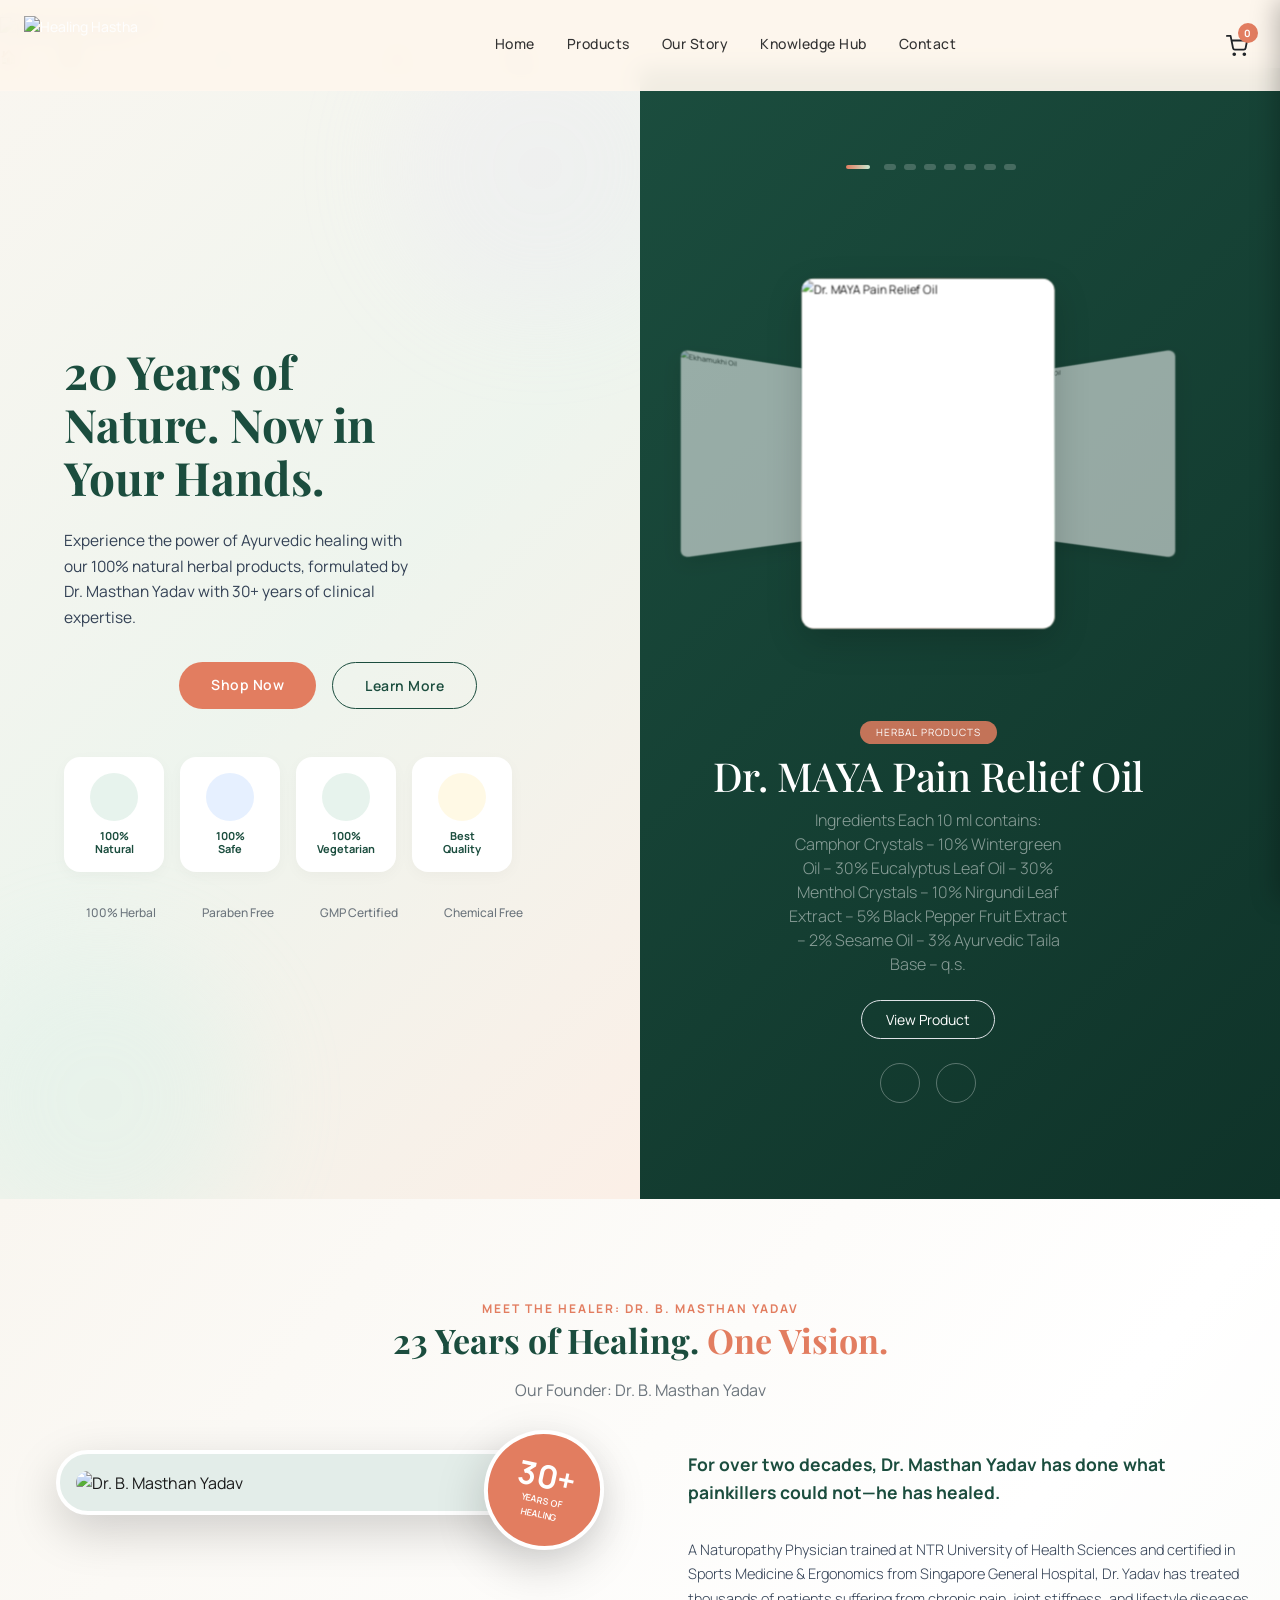
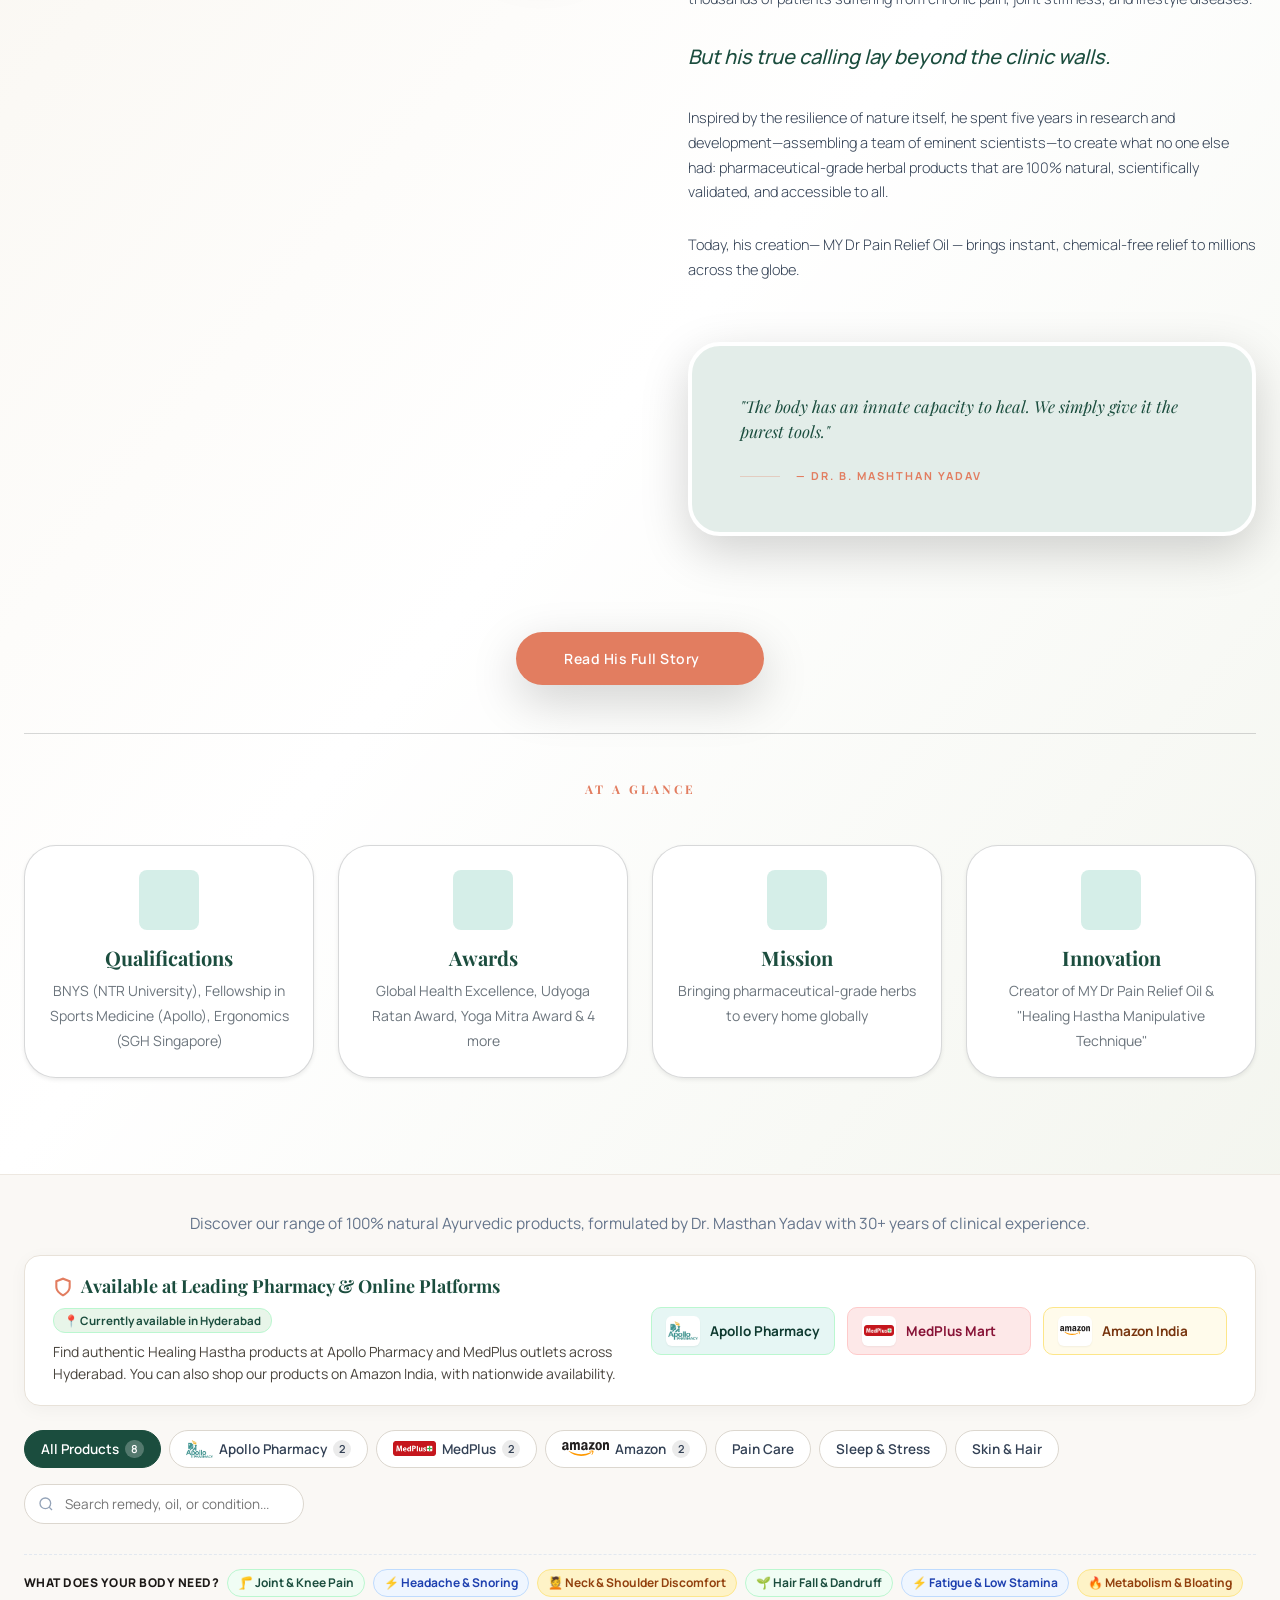
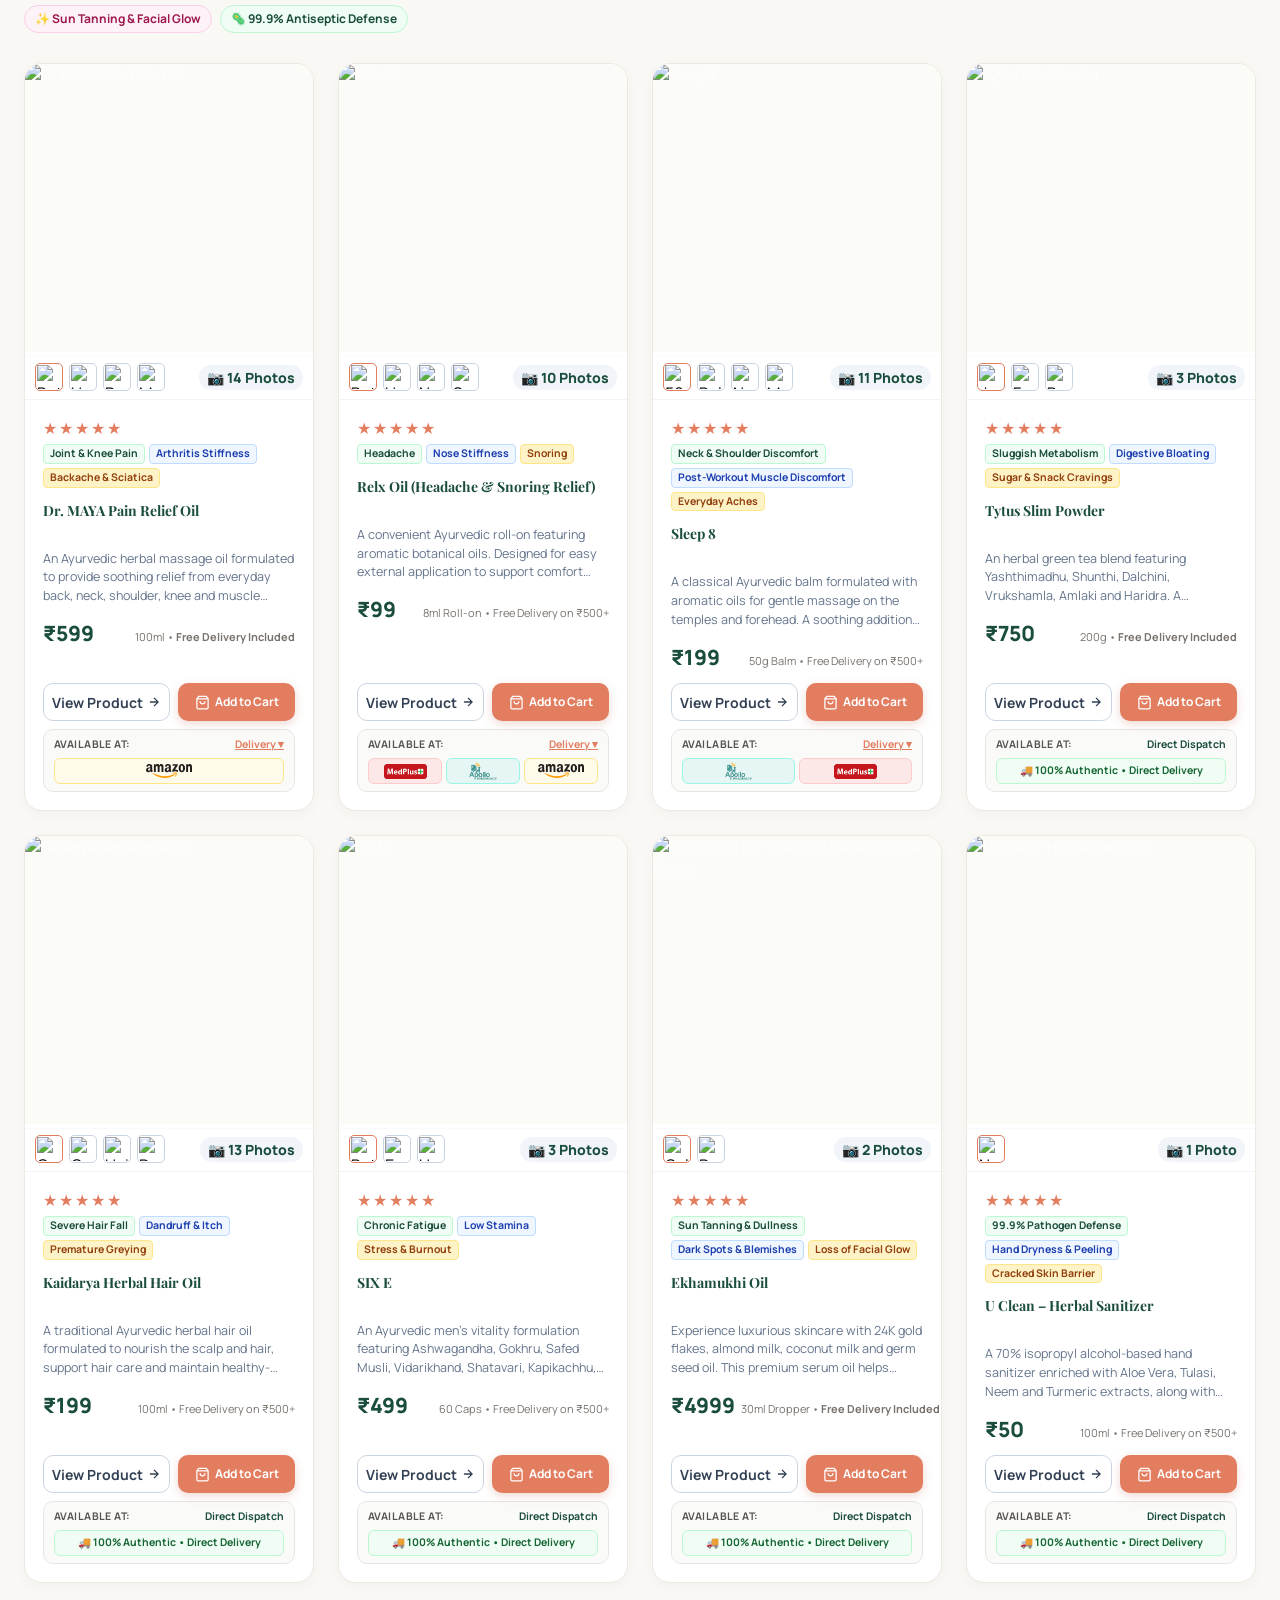
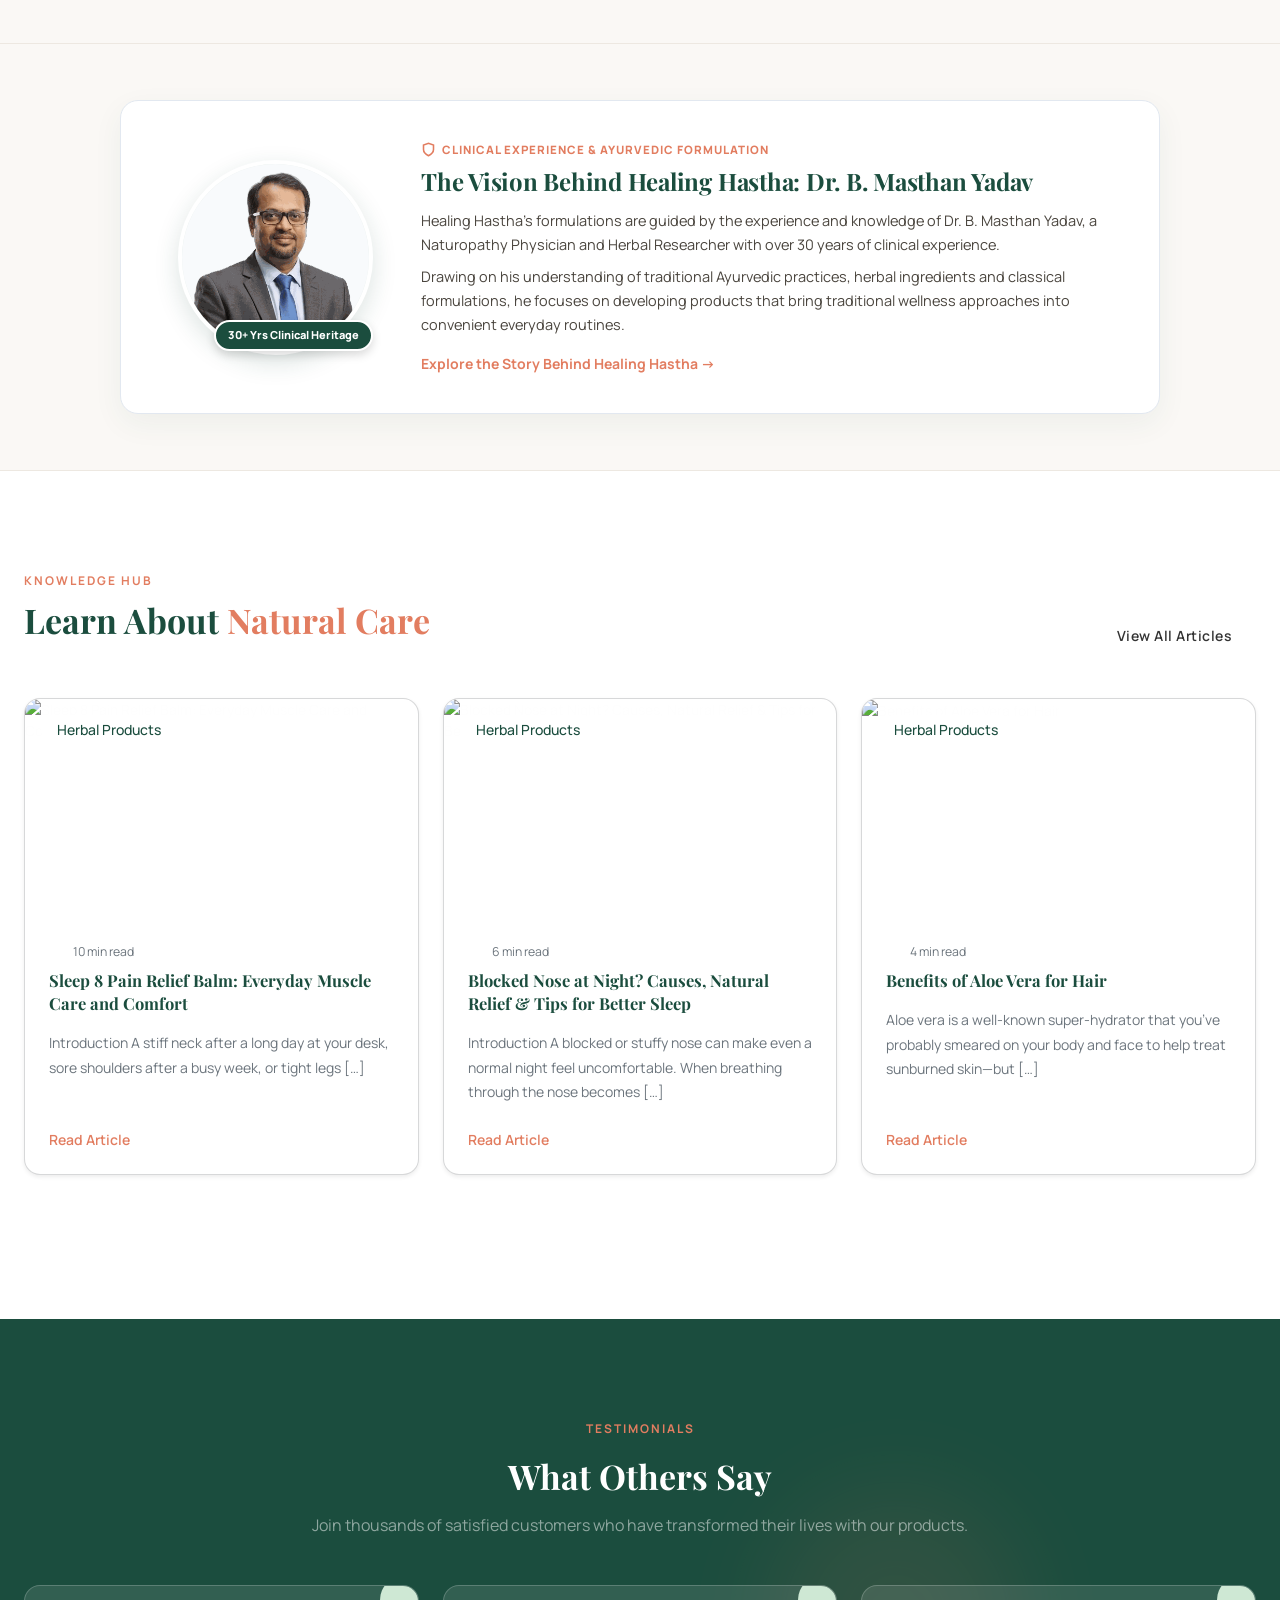
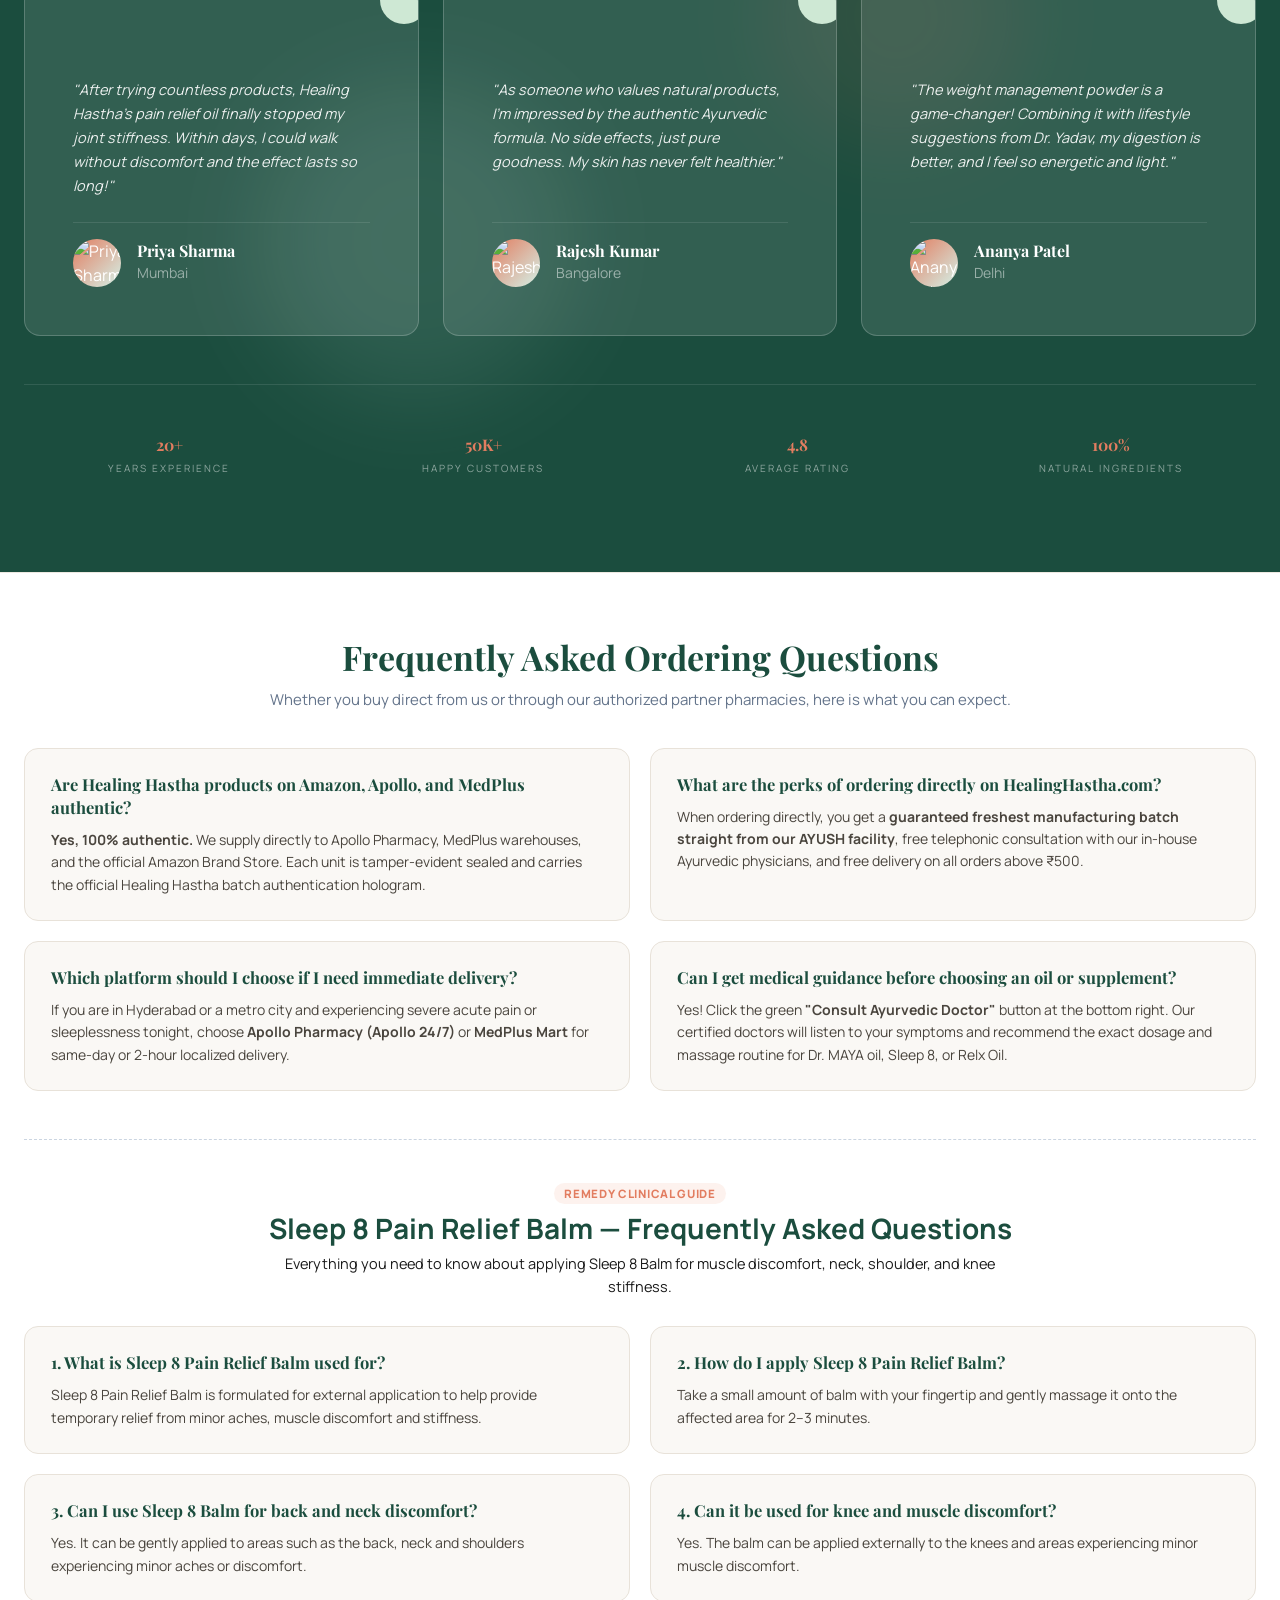
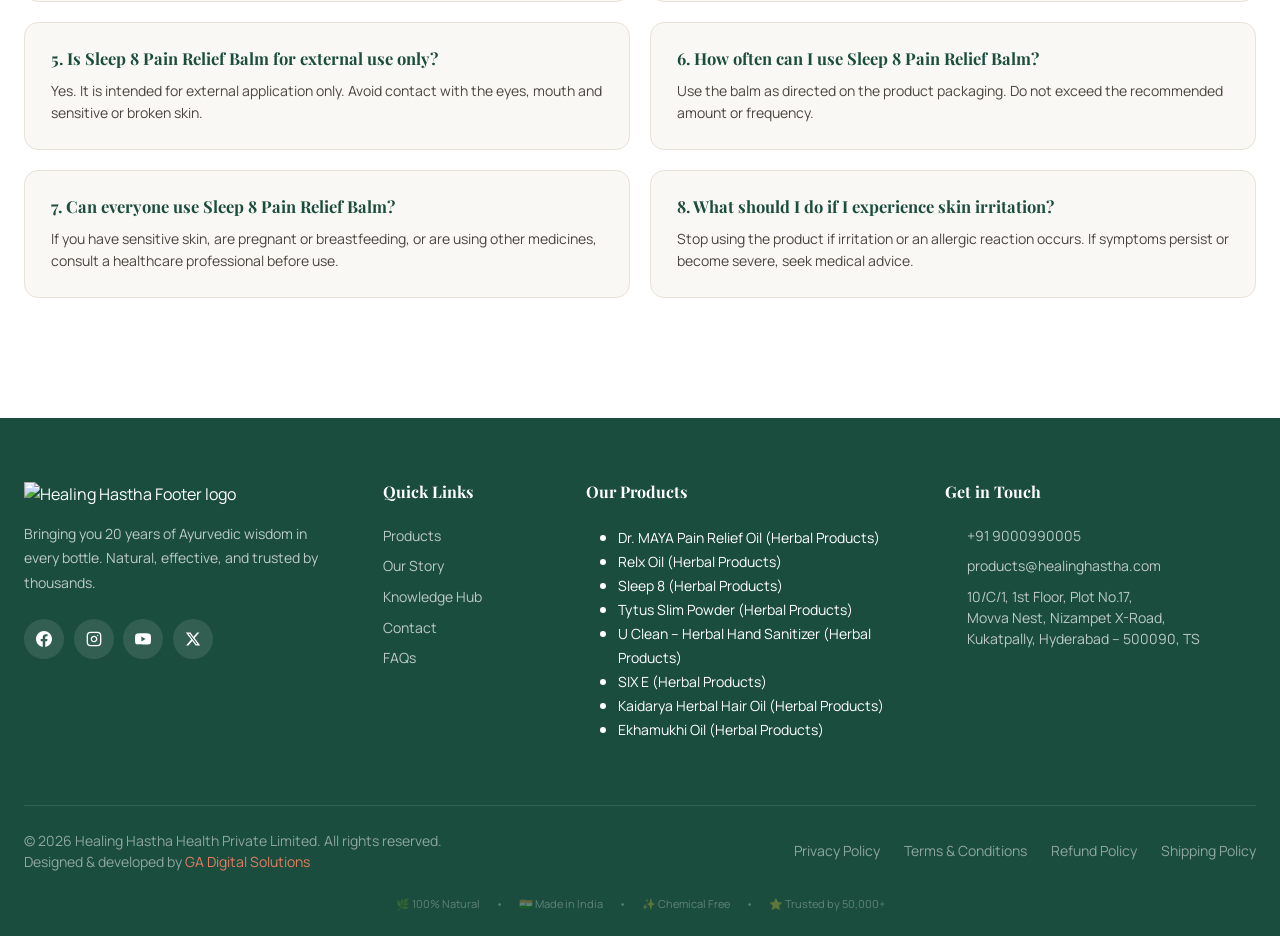
==== commit 72a18e8f: "fix(products): style Add to Cart buttons, full-bleed 1:1 image presentation, and achieve 0.00px vert" ====
--- a/index.html
+++ b/index.html
@@ -174,44 +174,66 @@
       border-color: #cbd5e1;
     }
     .card-media-box {
-      background: #f8fafc;
-      padding: 18px 18px 12px 18px;
+      background: #ffffff;
+      padding: 0;
       display: flex;
       flex-direction: column;
-      align-items: center;
-      justify-content: center;
       position: relative;
       border-bottom: 1px solid #f1f5f9;
+      overflow: hidden;
     }
     .card-media-link {
+      display: block;
+      width: 100%;
+      aspect-ratio: 1 / 1;
+      overflow: hidden;
+      background: #fbfbf8;
+    }
+    .card-media-link img {
+      width: 100%;
+      height: 100%;
+      object-fit: cover;
+      display: block;
+      transition: transform 0.3s ease;
+    }
+    .product-card:hover .card-media-link img {
+      transform: scale(1.05);
+    }
+    .card-mini-gallery-strip {
+      width: 100% !important;
+      box-sizing: border-box !important;
       display: flex;
       align-items: center;
-      justify-content: center;
-      height: 220px;
-      width: 100%;
-    }
-    .card-media-link img {
-      max-height: 100%;
-      max-width: 100%;
-      object-fit: contain;
-      transition: transform 0.3s ease;
-    }
-    .product-card:hover .card-media-link img {
-      transform: scale(1.04);
+      justify-content: space-between;
+      padding: 6px 10px 8px 10px !important;
+      background: #ffffff;
+      border-top: 1px solid #f8fafc;
+    }
+    .card-mini-thumb {
+      width: 28px !important;
+      height: 28px !important;
+      padding: 1px !important;
+      border-radius: 5px !important;
+      flex-shrink: 0;
     }
     .card-body {
-      padding: 20px;
+      padding: 16px 18px 18px 18px;
       display: flex;
       flex-direction: column;
       flex-grow: 1;
     }
     .product-title {
-      font-size: 18px;
+      font-size: 17.5px;
       font-weight: 700;
       color: var(--brand-forest, #1b4d3e);
       margin: 4px 0 6px 0;
-      line-height: 1.35;
+      line-height: 1.3;
       font-family: var(--font-display, serif);
+      min-height: 46px;
+      display: -webkit-box;
+      -webkit-line-clamp: 2;
+      -webkit-box-orient: vertical;
+      overflow: hidden;
     }
     .product-title a {
       color: inherit;
@@ -222,75 +244,214 @@
       color: var(--brand-terracotta, #c86d51);
     }
     .product-tagline {
-      font-size: 13px;
+      font-size: 12.5px;
       color: #64748b;
       line-height: 1.5;
-      margin: 0 0 14px 0;
+      margin: 0 0 12px 0;
       flex-grow: 1;
+      display: -webkit-box;
+      -webkit-line-clamp: 3;
+      -webkit-box-orient: vertical;
+      overflow: hidden;
+      height: 56.5px;
+      max-height: 56.5px;
     }
     .price-row {
       display: flex;
       align-items: baseline;
-      gap: 8px;
-      margin-bottom: 14px;
+      justify-content: space-between;
+      gap: 6px;
+      margin-bottom: 10px;
+      min-height: 28px;
     }
     .current-price {
-      font-size: 22px;
+      font-size: 21px;
       font-weight: 800;
       color: var(--brand-forest, #1b4d3e);
     }
     .taxes-note {
-      font-size: 12px;
-      color: #94a3b8;
+      font-size: 11px;
+      color: #78716c;
+      white-space: nowrap;
     }
     .card-actions-hub {
       margin-top: auto;
     }
     .card-action-buttons {
       display: grid;
-      grid-template-columns: 1fr 1.3fr;
+      grid-template-columns: 1fr 1fr;
       gap: 8px;
-      margin-bottom: 10px;
+      margin-bottom: 8px;
     }
     .btn-view-product {
       display: inline-flex;
       align-items: center;
       justify-content: center;
-      padding: 9px 12px;
+      gap: 4px;
+      padding: 0 8px;
+      height: 38px;
       border-radius: 10px;
       background: #ffffff;
       border: 1.5px solid #cbd5e1;
       color: #334155;
-      font-size: 12.5px;
+      font-size: 12px;
       font-weight: 700;
       text-decoration: none;
       transition: all 0.2s ease;
+      white-space: nowrap;
+      box-sizing: border-box;
     }
     .btn-view-product:hover {
       border-color: var(--brand-forest, #1b4d3e);
       color: var(--brand-forest, #1b4d3e);
       background: #f8fafc;
     }
+    .btn-add-cart-primary,
     .btn-card-add-cart {
       display: inline-flex;
       align-items: center;
       justify-content: center;
-      gap: 6px;
-      padding: 9px 14px;
+      gap: 5px;
+      padding: 0 8px;
+      height: 38px;
       border-radius: 10px;
-      background: var(--brand-terracotta, #e27d60);
+      background: var(--brand-terracotta, #c06c52);
       border: none;
       color: #ffffff;
-      font-size: 13px;
+      font-size: 12px;
       font-weight: 700;
       cursor: pointer;
       transition: all 0.2s ease;
-      box-shadow: 0 3px 10px rgba(226, 125, 96, 0.25);
-    }
+      box-shadow: 0 3px 10px rgba(192, 108, 82, 0.25);
+      white-space: nowrap;
+      text-decoration: none;
+      box-sizing: border-box;
+    }
+    .btn-add-cart-primary:hover,
     .btn-card-add-cart:hover {
-      background: #d46546;
+      background: var(--brand-terracotta-dark, #a8543b);
       transform: translateY(-1px);
-      box-shadow: 0 5px 14px rgba(226, 125, 96, 0.35);
+      box-shadow: 0 5px 14px rgba(192, 108, 82, 0.35);
+    }
+    .btn-add-cart-primary.in-cart {
+      background: var(--brand-forest, #1b4d3e);
+      color: #ffffff;
+    }
+    
+    /* Retailer Channel Strip */
+    .retail-channels-box {
+      background: #fafaf9;
+      border: 1px solid #e7e5e4;
+      border-radius: 10px;
+      padding: 7px 10px;
+      margin-top: 4px;
+      min-height: 54px;
+      box-sizing: border-box;
+      display: flex;
+      flex-direction: column;
+      justify-content: center;
+    }
+    .retail-channels-header {
+      display: flex;
+      align-items: center;
+      justify-content: space-between;
+      margin-bottom: 5px;
+      gap: 4px;
+    }
+    .retail-channels-title {
+      font-size: 10.5px;
+      font-weight: 700;
+      color: #57534e;
+      text-transform: uppercase;
+      letter-spacing: 0.04em;
+      white-space: nowrap;
+    }
+    .btn-where-to-buy-link {
+      font-size: 10.5px;
+      color: var(--brand-terracotta, #c06c52);
+      font-weight: 700;
+      text-decoration: underline;
+      background: none;
+      border: none;
+      cursor: pointer;
+      padding: 0;
+      white-space: nowrap;
+    }
+    .retail-buttons-group {
+      display: flex;
+      flex-wrap: nowrap;
+      gap: 4px;
+      width: 100%;
+    }
+    .btn-retailer-chip {
+      flex: 1 1 0;
+      min-width: 0;
+      padding: 3px 6px;
+      border-radius: 6px;
+      font-size: 10.5px;
+      font-weight: 700;
+      text-decoration: none;
+      text-align: center;
+      display: inline-flex;
+      align-items: center;
+      justify-content: center;
+      gap: 3px;
+      border: 1px solid transparent;
+      transition: all 0.2s ease;
+      white-space: nowrap;
+      height: 26px;
+      box-sizing: border-box;
+      overflow: hidden;
+    }
+    .btn-retailer-chip.apollo span.chip-brand-name,
+    .btn-retailer-chip.medplus span.chip-brand-name,
+    .btn-retailer-chip.amazon span.chip-brand-name {
+      display: none;
+    }
+    .btn-retailer-chip img.chip-logo {
+      height: 15px;
+      width: auto;
+      max-width: 58px;
+      object-fit: contain;
+      display: block;
+      margin: 0 auto;
+      flex-shrink: 0;
+    }
+    .btn-retailer-chip.apollo {
+      background: #e6f6f4;
+      color: #0f3a30;
+      border-color: #99f6e4;
+    }
+    .btn-retailer-chip.apollo:hover {
+      background: #027668;
+      color: #ffffff;
+      border-color: #027668;
+    }
+    .btn-retailer-chip.medplus {
+      background: #fde8e8;
+      color: #881337;
+      border-color: #fecaca;
+    }
+    .btn-retailer-chip.medplus:hover {
+      background: #e53935;
+      color: #ffffff;
+      border-color: #e53935;
+    }
+    .btn-retailer-chip.amazon {
+      background: #fffbeb;
+      color: #78350f;
+      border-color: #fde68a;
+    }
+    .btn-retailer-chip.amazon:hover {
+      background: #111827;
+      color: #fbbf24;
+      border-color: #111827;
+    }
+    .btn-retailer-chip.direct-only {
+      background: #f0fdf4;
+      color: #166534;
+      border-color: #bbf7d0;
+      width: 100%;
     }
     .delivery-options-trigger {
       font-size: 11.5px;
@@ -1548,8 +1709,8 @@
               </div>
               <div class="retail-channels-box">
                 <div class="retail-channels-header">
-                  <span class="retail-channels-title">Also Available At:</span>
-                  <button type="button" class="btn-where-to-buy-link" onclick="openWhereToBuy(2305)">Delivery Options ▾</button>
+                  <span class="retail-channels-title">Available At:</span>
+                  <button type="button" class="btn-where-to-buy-link" onclick="openWhereToBuy(2305)">Delivery ▾</button>
                 </div>
                 <div class="retail-buttons-group">
                   <a href="https://www.amazon.in/dp/B0HMWXMLBF" target="_blank" rel="noopener noreferrer" class="btn-retailer-chip amazon" title="Buy on Amazon" aria-label="Buy on Amazon">
@@ -1608,8 +1769,8 @@
               </div>
               <div class="retail-channels-box">
                 <div class="retail-channels-header">
-                  <span class="retail-channels-title">Available in Stores &amp; Online:</span>
-                  <button type="button" class="btn-where-to-buy-link" onclick="openWhereToBuy(736)">Options ▾</button>
+                  <span class="retail-channels-title">Available At:</span>
+                  <button type="button" class="btn-where-to-buy-link" onclick="openWhereToBuy(736)">Delivery ▾</button>
                 </div>
                 <div class="retail-buttons-group">
                   <a href="https://www.medplusmart.com/product/relx-oil-roll-on-8ml_relx0001" target="_blank" rel="noopener noreferrer" class="btn-retailer-chip medplus" title="Buy on MedPlus Mart" aria-label="Buy on MedPlus Mart">
@@ -1661,7 +1822,7 @@
             </p>
             <div class="price-row">
               <span class="current-price">₹199</span>
-              <span class="taxes-note">50g Pain Relief Balm • Free Delivery on ₹500+</span>
+              <span class="taxes-note">50g Balm • Free Delivery on ₹500+</span>
             </div>
             <div class="card-actions-hub">
               <div class="card-action-buttons">
@@ -1676,8 +1837,8 @@
               </div>
               <div class="retail-channels-box">
                 <div class="retail-channels-header">
-                  <span class="retail-channels-title">Pharmacy Availability:</span>
-                  <button type="button" class="btn-where-to-buy-link" onclick="openWhereToBuy(2267)">Details ▾</button>
+                  <span class="retail-channels-title">Available At:</span>
+                  <button type="button" class="btn-where-to-buy-link" onclick="openWhereToBuy(2267)">Delivery ▾</button>
                 </div>
                 <div class="retail-buttons-group">
                   <a href="https://www.apollopharmacy.in/otc/sleep-8-pain-relief-balm-50g" target="_blank" rel="noopener noreferrer" class="btn-retailer-chip apollo" title="Buy on Apollo Pharmacy" aria-label="Buy on Apollo Pharmacy">
@@ -1736,6 +1897,15 @@
                   <svg width="15" height="15" viewBox="0 0 24 24" fill="none" stroke="currentColor" stroke-width="2"><path d="M6 2L3 6v14a2 2 0 0 0 2 2h14a2 2 0 0 0 2-2V6l-3-4z"/><line x1="3" y1="6" x2="21" y2="6"/><path d="M16 10a4 4 0 0 1-8 0"/></svg>
                   <span>Add to Cart</span>
                 </button>
+              </div>
+              <div class="retail-channels-box">
+                <div class="retail-channels-header">
+                  <span class="retail-channels-title">Available At:</span>
+                  <span style="font-size:10.5px; font-weight:700; color:var(--brand-forest, #1b4d3e); white-space:nowrap;">Direct Dispatch</span>
+                </div>
+                <div class="retail-buttons-group">
+                  <span class="btn-retailer-chip direct-only">🚚 100% Authentic • Direct Delivery</span>
+                </div>
               </div>
             </div>
           </div>
@@ -1785,6 +1955,15 @@
                   <span>Add to Cart</span>
                 </button>
               </div>
+              <div class="retail-channels-box">
+                <div class="retail-channels-header">
+                  <span class="retail-channels-title">Available At:</span>
+                  <span style="font-size:10.5px; font-weight:700; color:var(--brand-forest, #1b4d3e); white-space:nowrap;">Direct Dispatch</span>
+                </div>
+                <div class="retail-buttons-group">
+                  <span class="btn-retailer-chip direct-only">🚚 100% Authentic • Direct Delivery</span>
+                </div>
+              </div>
             </div>
           </div>
         </div>
@@ -1819,7 +1998,7 @@
             </p>
             <div class="price-row">
               <span class="current-price">₹499</span>
-              <span class="taxes-note">60 Capsules • Free Delivery on ₹500+</span>
+              <span class="taxes-note">60 Caps • Free Delivery on ₹500+</span>
             </div>
             <div class="card-actions-hub">
               <div class="card-action-buttons">
@@ -1831,6 +2010,15 @@
                   <svg width="15" height="15" viewBox="0 0 24 24" fill="none" stroke="currentColor" stroke-width="2"><path d="M6 2L3 6v14a2 2 0 0 0 2 2h14a2 2 0 0 0 2-2V6l-3-4z"/><line x1="3" y1="6" x2="21" y2="6"/><path d="M16 10a4 4 0 0 1-8 0"/></svg>
                   <span>Add to Cart</span>
                 </button>
+              </div>
+              <div class="retail-channels-box">
+                <div class="retail-channels-header">
+                  <span class="retail-channels-title">Available At:</span>
+                  <span style="font-size:10.5px; font-weight:700; color:var(--brand-forest, #1b4d3e); white-space:nowrap;">Direct Dispatch</span>
+                </div>
+                <div class="retail-buttons-group">
+                  <span class="btn-retailer-chip direct-only">🚚 100% Authentic • Direct Delivery</span>
+                </div>
               </div>
             </div>
           </div>
@@ -1878,6 +2066,15 @@
                   <span>Add to Cart</span>
                 </button>
               </div>
+              <div class="retail-channels-box">
+                <div class="retail-channels-header">
+                  <span class="retail-channels-title">Available At:</span>
+                  <span style="font-size:10.5px; font-weight:700; color:var(--brand-forest, #1b4d3e); white-space:nowrap;">Direct Dispatch</span>
+                </div>
+                <div class="retail-buttons-group">
+                  <span class="btn-retailer-chip direct-only">🚚 100% Authentic • Direct Delivery</span>
+                </div>
+              </div>
             </div>
           </div>
         </div>
@@ -1892,7 +2089,7 @@
               <div style="display:flex; gap:6px;">
                 <button type="button" class="card-mini-thumb" onclick="switchCardImage(1107, 'https://healinghastha.com/wp-content/uploads/2021/04/WhatsApp-Image-2025-06-06-at-17.17.23_171c8683.jpg', this)" onmouseenter="switchCardImage(1107, 'https://healinghastha.com/wp-content/uploads/2021/04/WhatsApp-Image-2025-06-06-at-17.17.23_171c8683.jpg', this)" title="Neem & Tulsi" style="width:34px; height:34px; padding:2px; border-radius:6px; border:1.5px solid var(--brand-terracotta, #c86d51); background:#fff; cursor:pointer; display:flex; align-items:center; justify-content:center; transition:all 0.15s;"><img src="https://healinghastha.com/wp-content/uploads/2021/04/WhatsApp-Image-2025-06-06-at-17.17.23_171c8683.jpg" alt="Neem & Tulsi" style="max-width:100%; max-height:100%; object-fit:contain;" loading="lazy"></button>
               </div>
-              <a href="product-u-clean.html#tab-gallery" style="font-size:11px; font-weight:800; color:var(--brand-forest); text-decoration:none; background:#f1f5f9; padding:2px 8px; border-radius:12px; white-space:nowrap;" title="View all 1 authentic photos">📷 1 Photos</a>
+              <a href="product-u-clean.html#tab-gallery" style="font-size:11px; font-weight:800; color:var(--brand-forest); text-decoration:none; background:#f1f5f9; padding:2px 8px; border-radius:12px; white-space:nowrap;" title="View authentic photo">📷 1 Photo</a>
             </div>
           </div>
           <div class="card-body">
@@ -1922,6 +2119,15 @@
                   <svg width="15" height="15" viewBox="0 0 24 24" fill="none" stroke="currentColor" stroke-width="2"><path d="M6 2L3 6v14a2 2 0 0 0 2 2h14a2 2 0 0 0 2-2V6l-3-4z"/><line x1="3" y1="6" x2="21" y2="6"/><path d="M16 10a4 4 0 0 1-8 0"/></svg>
                   <span>Add to Cart</span>
                 </button>
+              </div>
+              <div class="retail-channels-box">
+                <div class="retail-channels-header">
+                  <span class="retail-channels-title">Available At:</span>
+                  <span style="font-size:10.5px; font-weight:700; color:var(--brand-forest, #1b4d3e); white-space:nowrap;">Direct Dispatch</span>
+                </div>
+                <div class="retail-buttons-group">
+                  <span class="btn-retailer-chip direct-only">🚚 100% Authentic • Direct Delivery</span>
+                </div>
               </div>
             </div>
           </div>
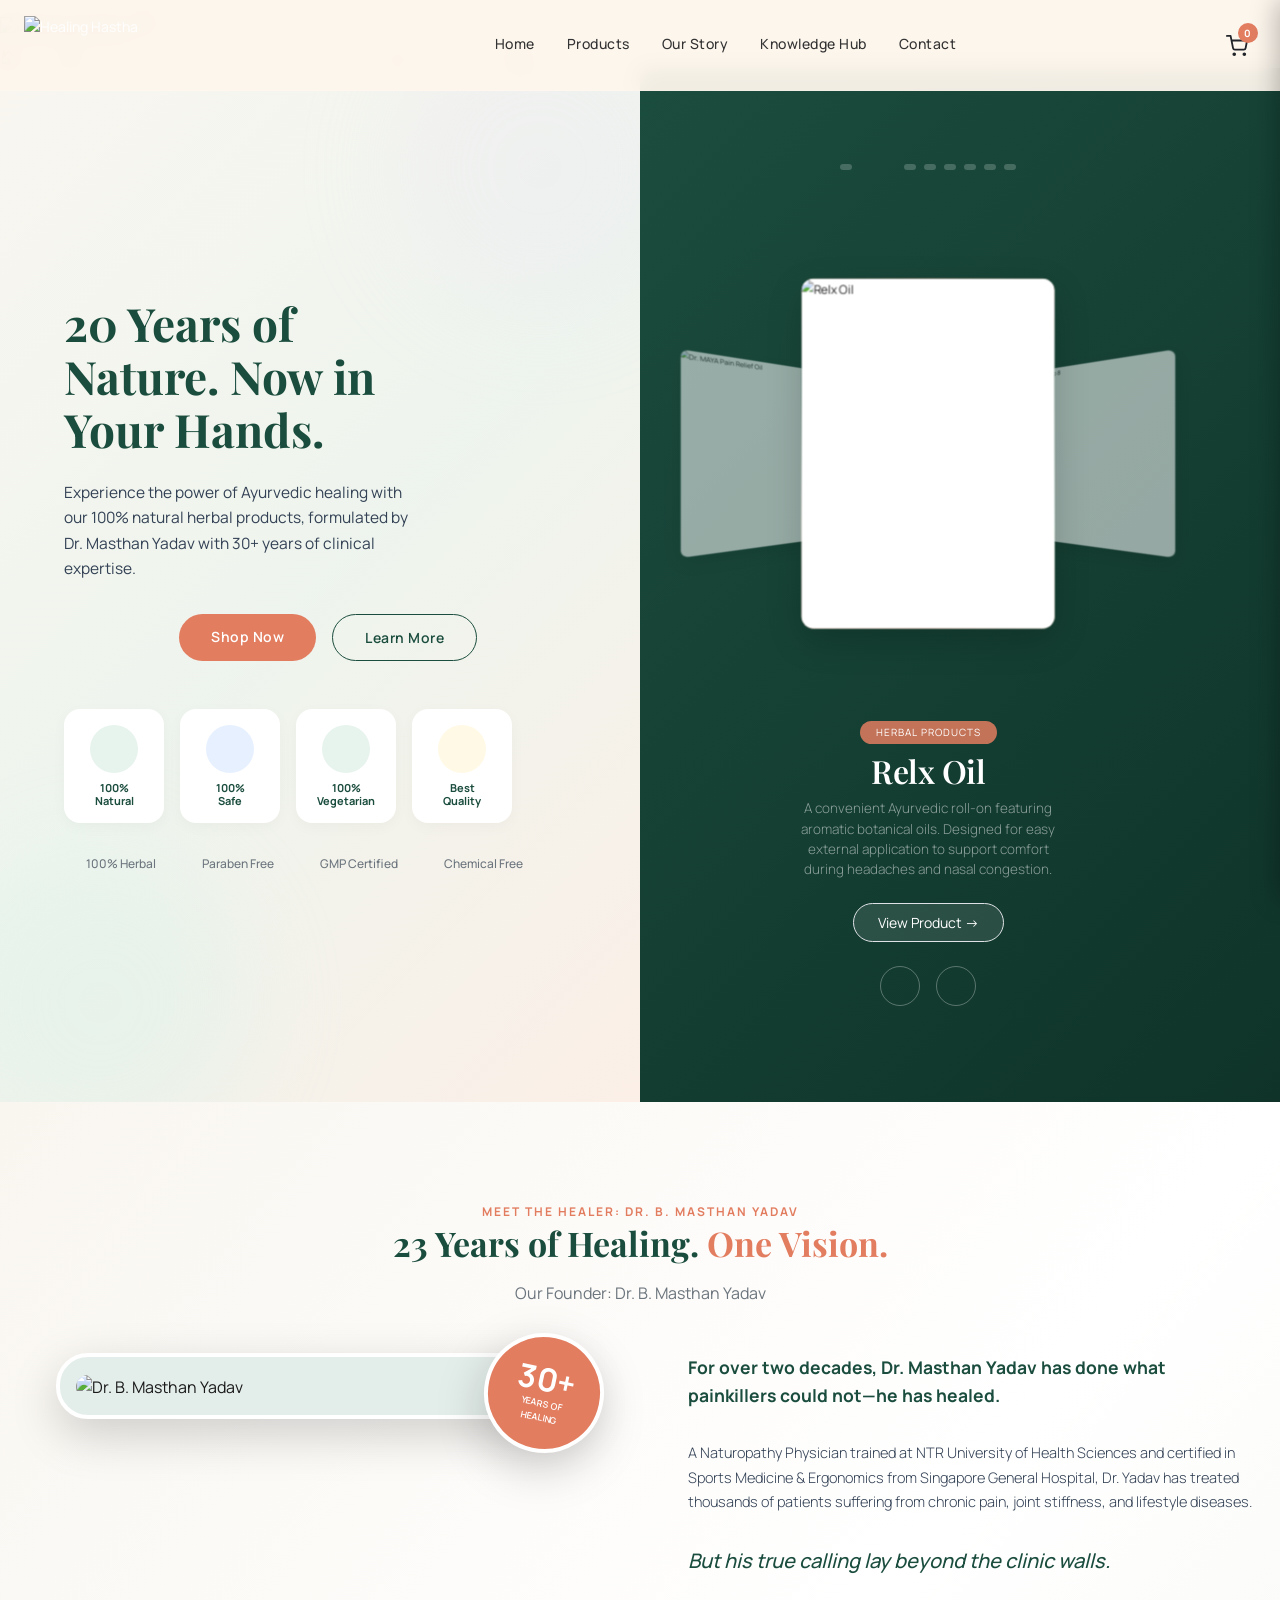
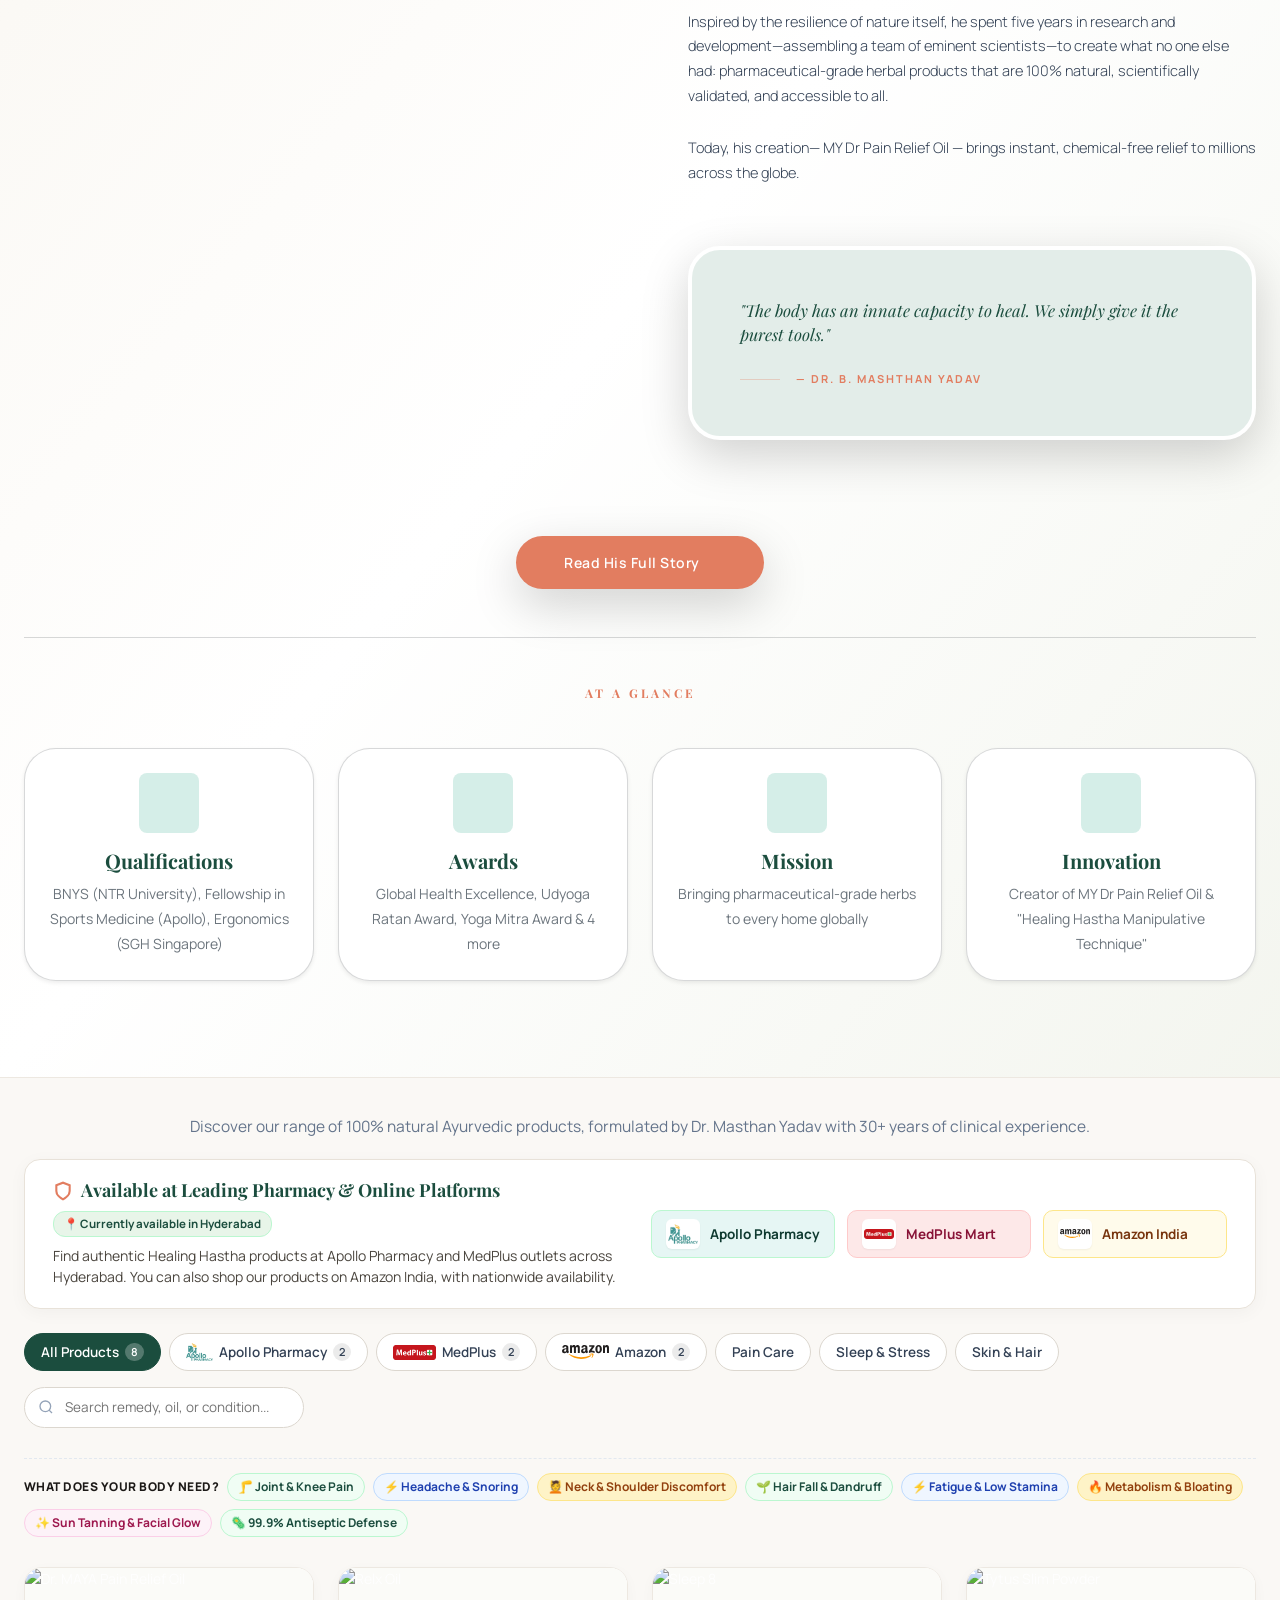
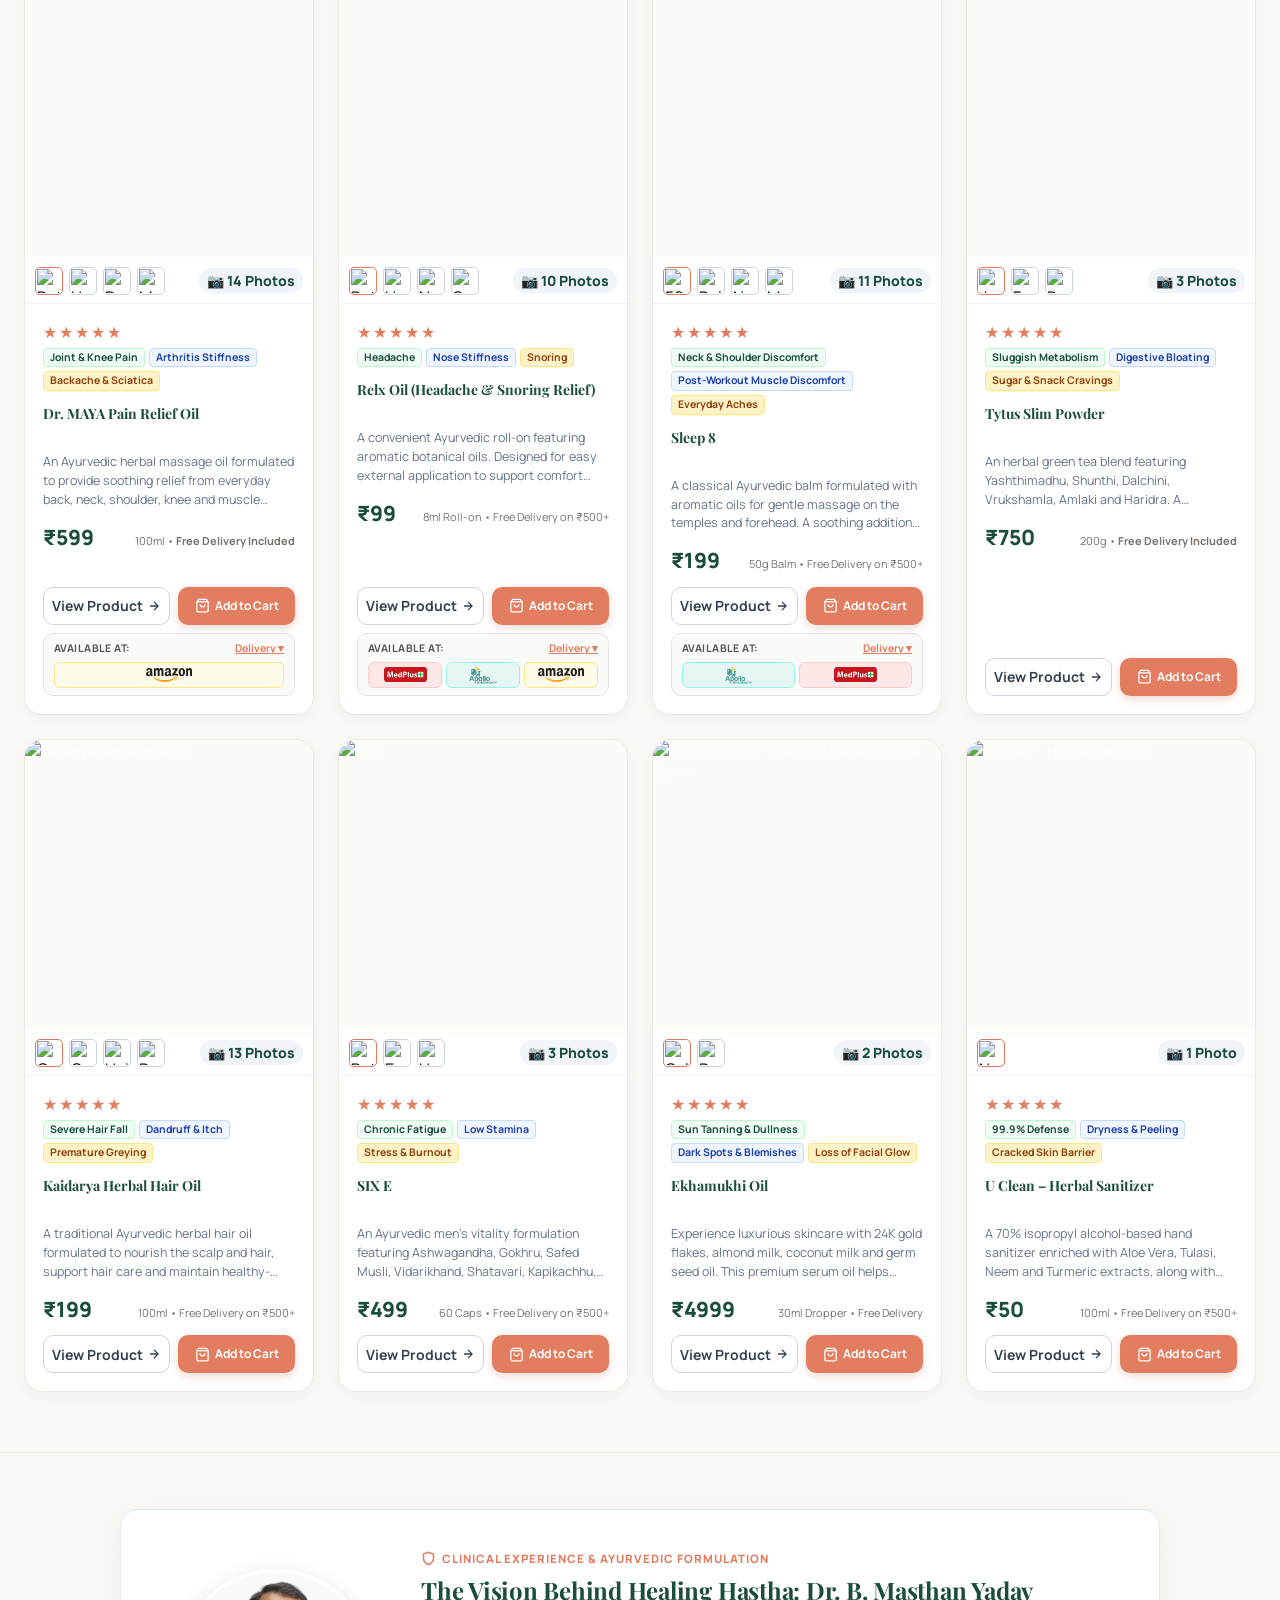
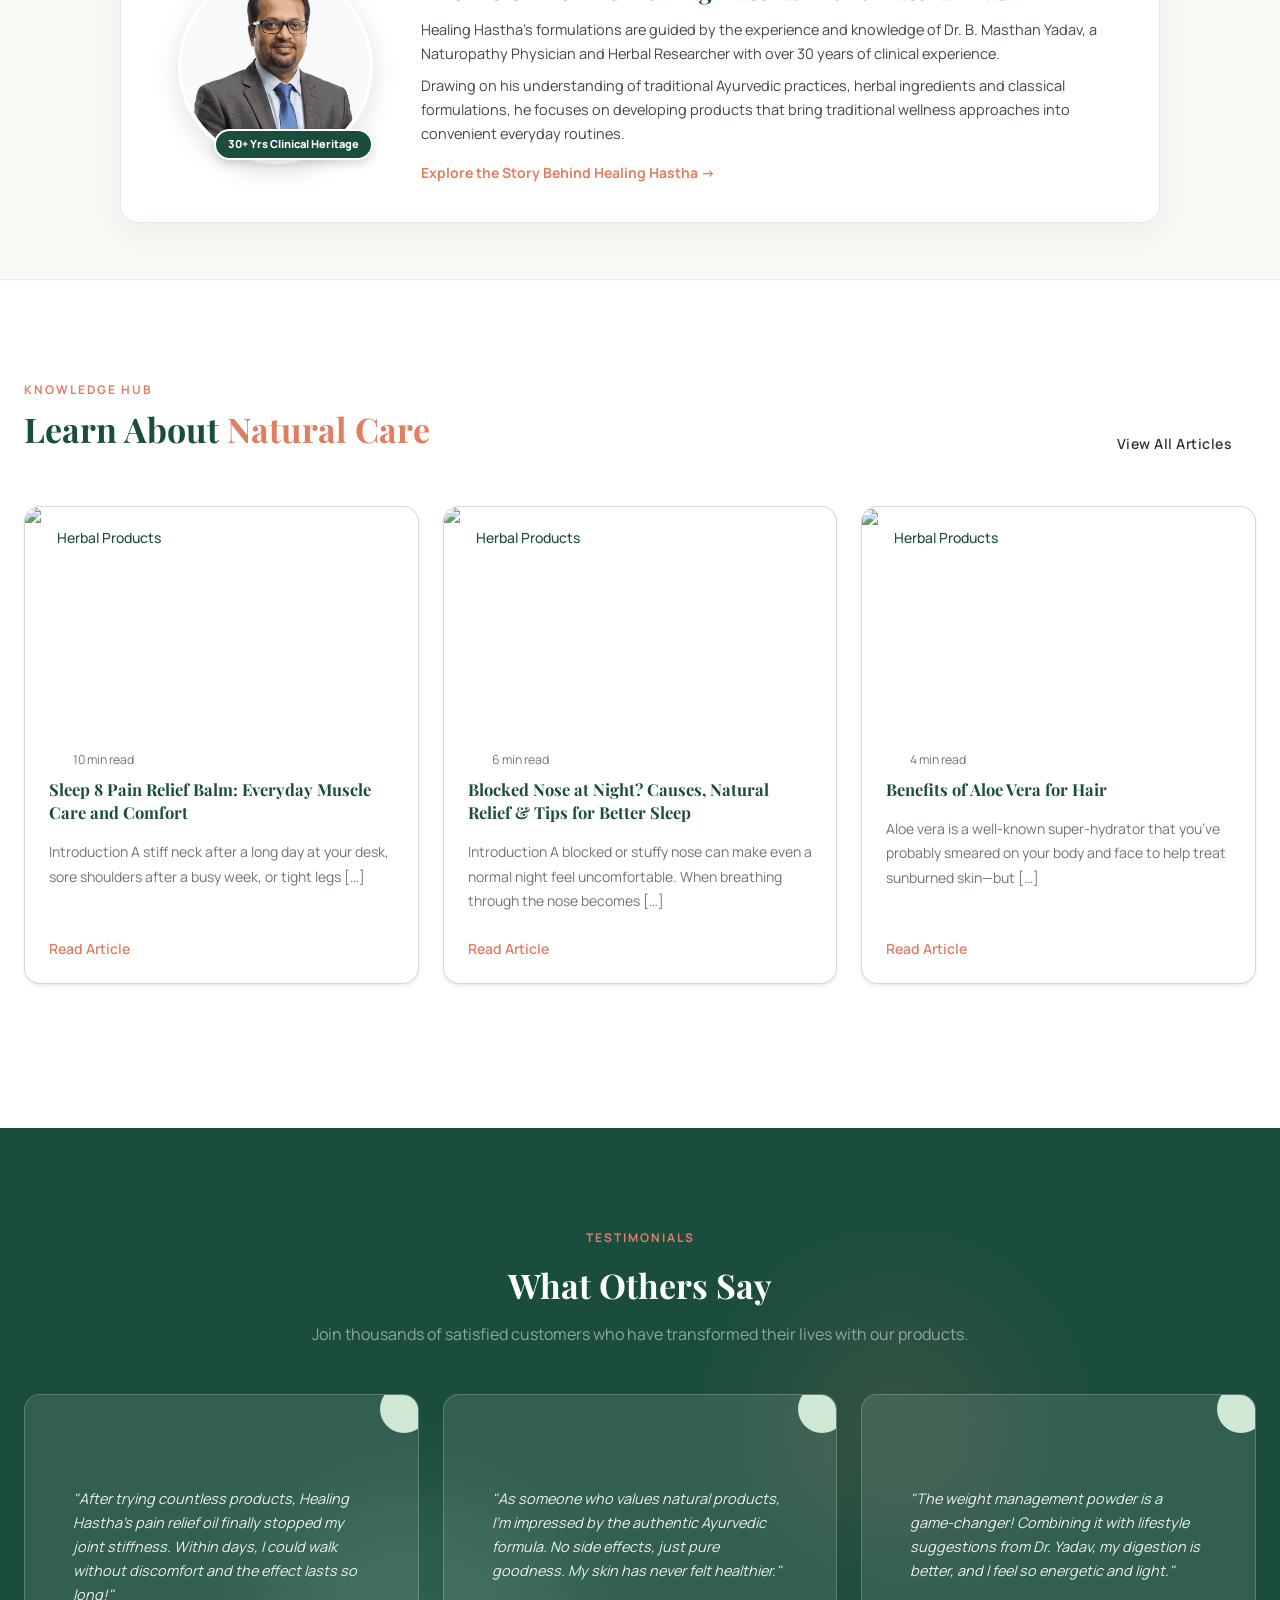
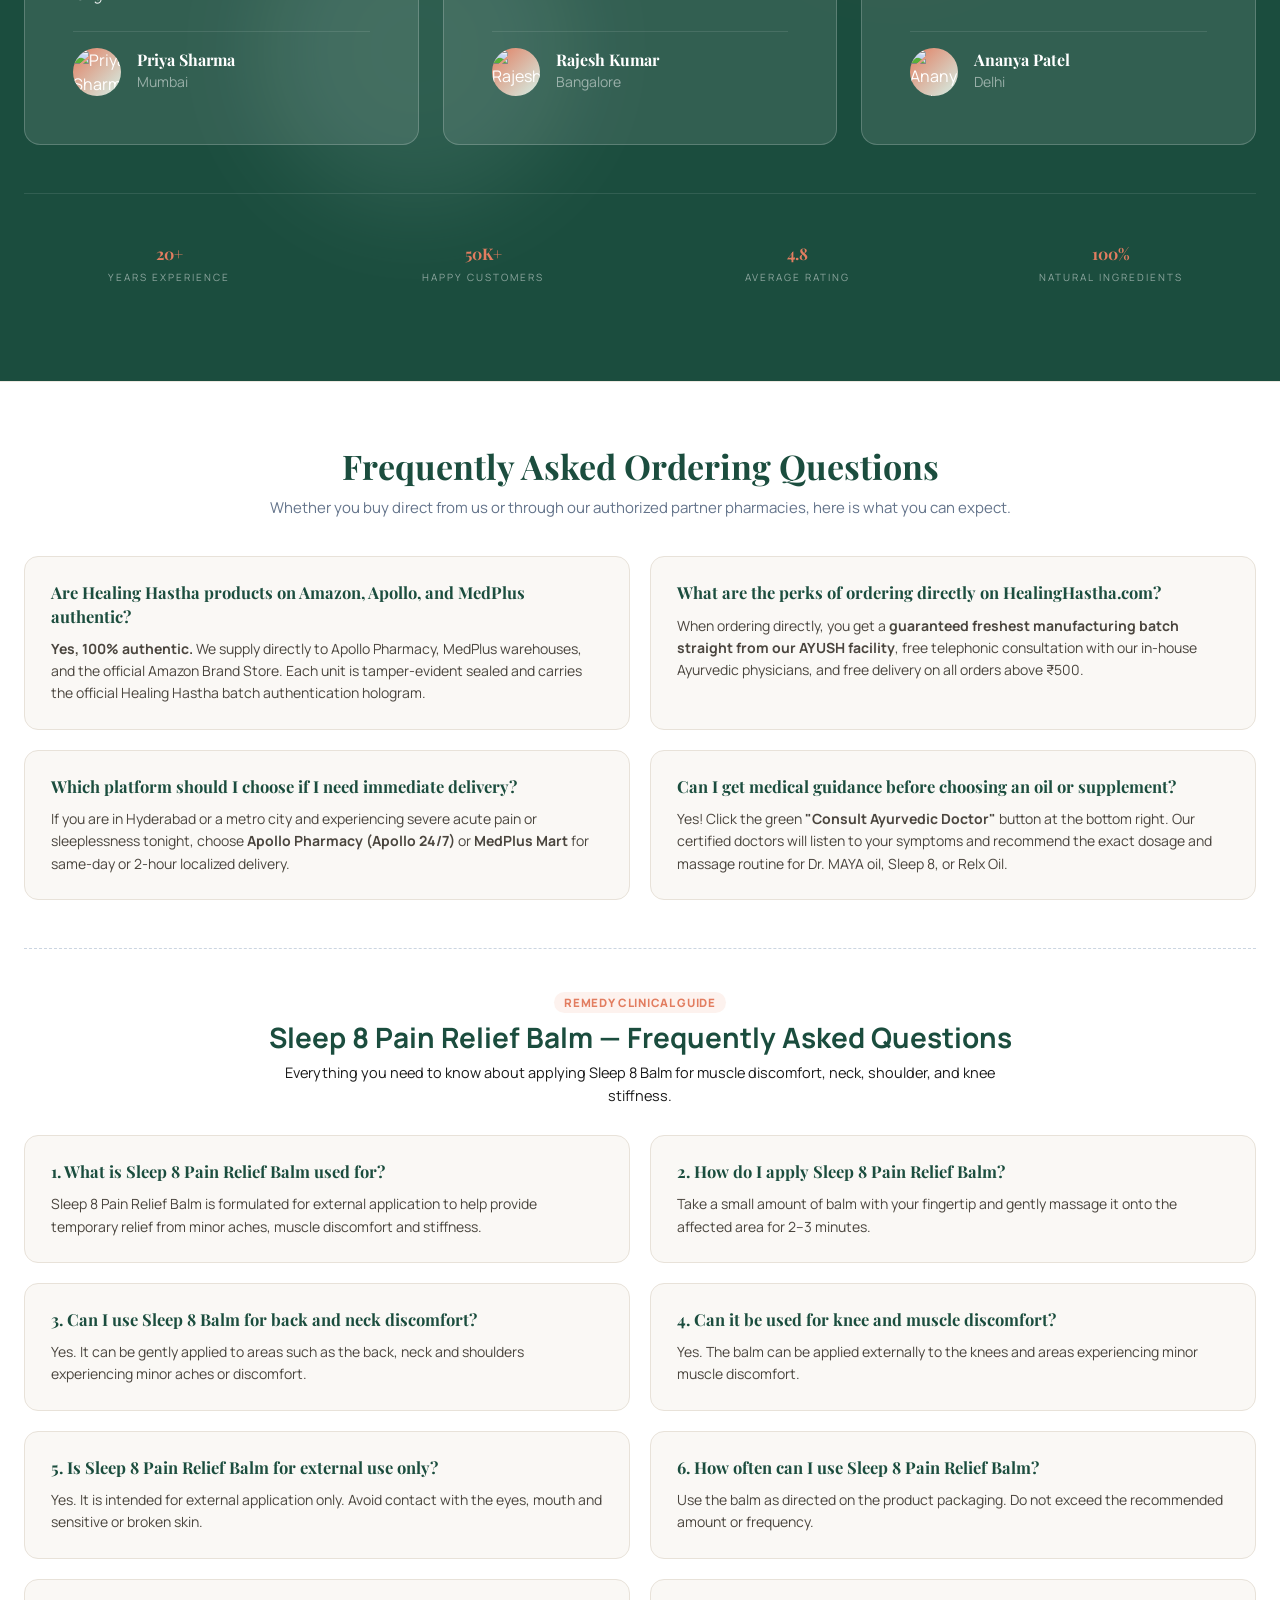
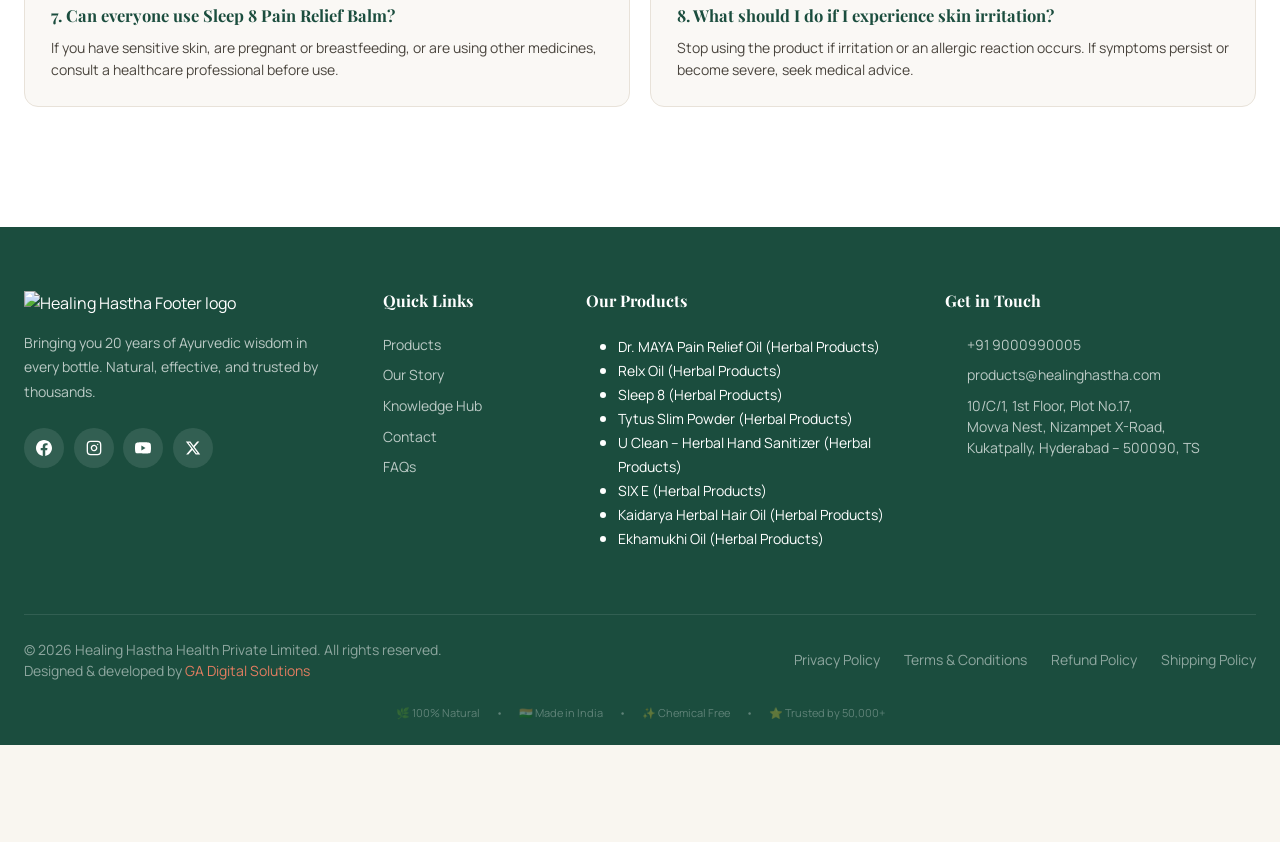
==== commit ba5edf97: "fix(products): remove direct delivery strip from cards 4-8 and refine card text padding" ====
--- a/index.html
+++ b/index.html
@@ -281,7 +281,7 @@
       display: grid;
       grid-template-columns: 1fr 1fr;
       gap: 8px;
-      margin-bottom: 8px;
+      margin-bottom: 0;
     }
     .btn-view-product {
       display: inline-flex;
@@ -344,7 +344,7 @@
       border: 1px solid #e7e5e4;
       border-radius: 10px;
       padding: 7px 10px;
-      margin-top: 4px;
+      margin-top: 8px;
       min-height: 54px;
       box-sizing: border-box;
       display: flex;
@@ -1898,15 +1898,7 @@
                   <span>Add to Cart</span>
                 </button>
               </div>
-              <div class="retail-channels-box">
-                <div class="retail-channels-header">
-                  <span class="retail-channels-title">Available At:</span>
-                  <span style="font-size:10.5px; font-weight:700; color:var(--brand-forest, #1b4d3e); white-space:nowrap;">Direct Dispatch</span>
-                </div>
-                <div class="retail-buttons-group">
-                  <span class="btn-retailer-chip direct-only">🚚 100% Authentic • Direct Delivery</span>
-                </div>
-              </div>
+
             </div>
           </div>
         </div>
@@ -1955,15 +1947,7 @@
                   <span>Add to Cart</span>
                 </button>
               </div>
-              <div class="retail-channels-box">
-                <div class="retail-channels-header">
-                  <span class="retail-channels-title">Available At:</span>
-                  <span style="font-size:10.5px; font-weight:700; color:var(--brand-forest, #1b4d3e); white-space:nowrap;">Direct Dispatch</span>
-                </div>
-                <div class="retail-buttons-group">
-                  <span class="btn-retailer-chip direct-only">🚚 100% Authentic • Direct Delivery</span>
-                </div>
-              </div>
+
             </div>
           </div>
         </div>
@@ -2011,15 +1995,7 @@
                   <span>Add to Cart</span>
                 </button>
               </div>
-              <div class="retail-channels-box">
-                <div class="retail-channels-header">
-                  <span class="retail-channels-title">Available At:</span>
-                  <span style="font-size:10.5px; font-weight:700; color:var(--brand-forest, #1b4d3e); white-space:nowrap;">Direct Dispatch</span>
-                </div>
-                <div class="retail-buttons-group">
-                  <span class="btn-retailer-chip direct-only">🚚 100% Authentic • Direct Delivery</span>
-                </div>
-              </div>
+
             </div>
           </div>
         </div>
@@ -2053,7 +2029,7 @@
             </p>
             <div class="price-row">
               <span class="current-price">₹4999</span>
-              <span class="taxes-note">30ml Dropper • <strong>Free Delivery Included</strong></span>
+              <span class="taxes-note">30ml Dropper • Free Delivery</span>
             </div>
             <div class="card-actions-hub">
               <div class="card-action-buttons">
@@ -2066,15 +2042,7 @@
                   <span>Add to Cart</span>
                 </button>
               </div>
-              <div class="retail-channels-box">
-                <div class="retail-channels-header">
-                  <span class="retail-channels-title">Available At:</span>
-                  <span style="font-size:10.5px; font-weight:700; color:var(--brand-forest, #1b4d3e); white-space:nowrap;">Direct Dispatch</span>
-                </div>
-                <div class="retail-buttons-group">
-                  <span class="btn-retailer-chip direct-only">🚚 100% Authentic • Direct Delivery</span>
-                </div>
-              </div>
+
             </div>
           </div>
         </div>
@@ -2095,8 +2063,8 @@
           <div class="card-body">
             <div class="rating-row"><div class="rating-stars" style="color: #e27d60; letter-spacing: 2px;">★★★★★</div></div>
             <div style="display:flex; flex-wrap:wrap; gap:4px; margin: 4px 0 6px 0;">
-              <span style="font-size:10.5px; font-weight:700; color:#1b4d3e; background:#f0fdf4; border:1px solid #bbf7d0; padding:1px 6px; border-radius:4px;">99.9% Pathogen Defense</span>
-              <span style="font-size:10.5px; font-weight:700; color:#1e40af; background:#eff6ff; border:1px solid #bfdbfe; padding:1px 6px; border-radius:4px;">Hand Dryness &amp; Peeling</span>
+              <span style="font-size:10.5px; font-weight:700; color:#1b4d3e; background:#f0fdf4; border:1px solid #bbf7d0; padding:1px 6px; border-radius:4px;">99.9% Defense</span>
+              <span style="font-size:10.5px; font-weight:700; color:#1e40af; background:#eff6ff; border:1px solid #bfdbfe; padding:1px 6px; border-radius:4px;">Dryness &amp; Peeling</span>
               <span style="font-size:10.5px; font-weight:700; color:#92400e; background:#fef3c7; border:1px solid #fde68a; padding:1px 6px; border-radius:4px;">Cracked Skin Barrier</span>
             </div>
             <h3 class="product-title">
@@ -2120,15 +2088,7 @@
                   <span>Add to Cart</span>
                 </button>
               </div>
-              <div class="retail-channels-box">
-                <div class="retail-channels-header">
-                  <span class="retail-channels-title">Available At:</span>
-                  <span style="font-size:10.5px; font-weight:700; color:var(--brand-forest, #1b4d3e); white-space:nowrap;">Direct Dispatch</span>
-                </div>
-                <div class="retail-buttons-group">
-                  <span class="btn-retailer-chip direct-only">🚚 100% Authentic • Direct Delivery</span>
-                </div>
-              </div>
+
             </div>
           </div>
         </div>
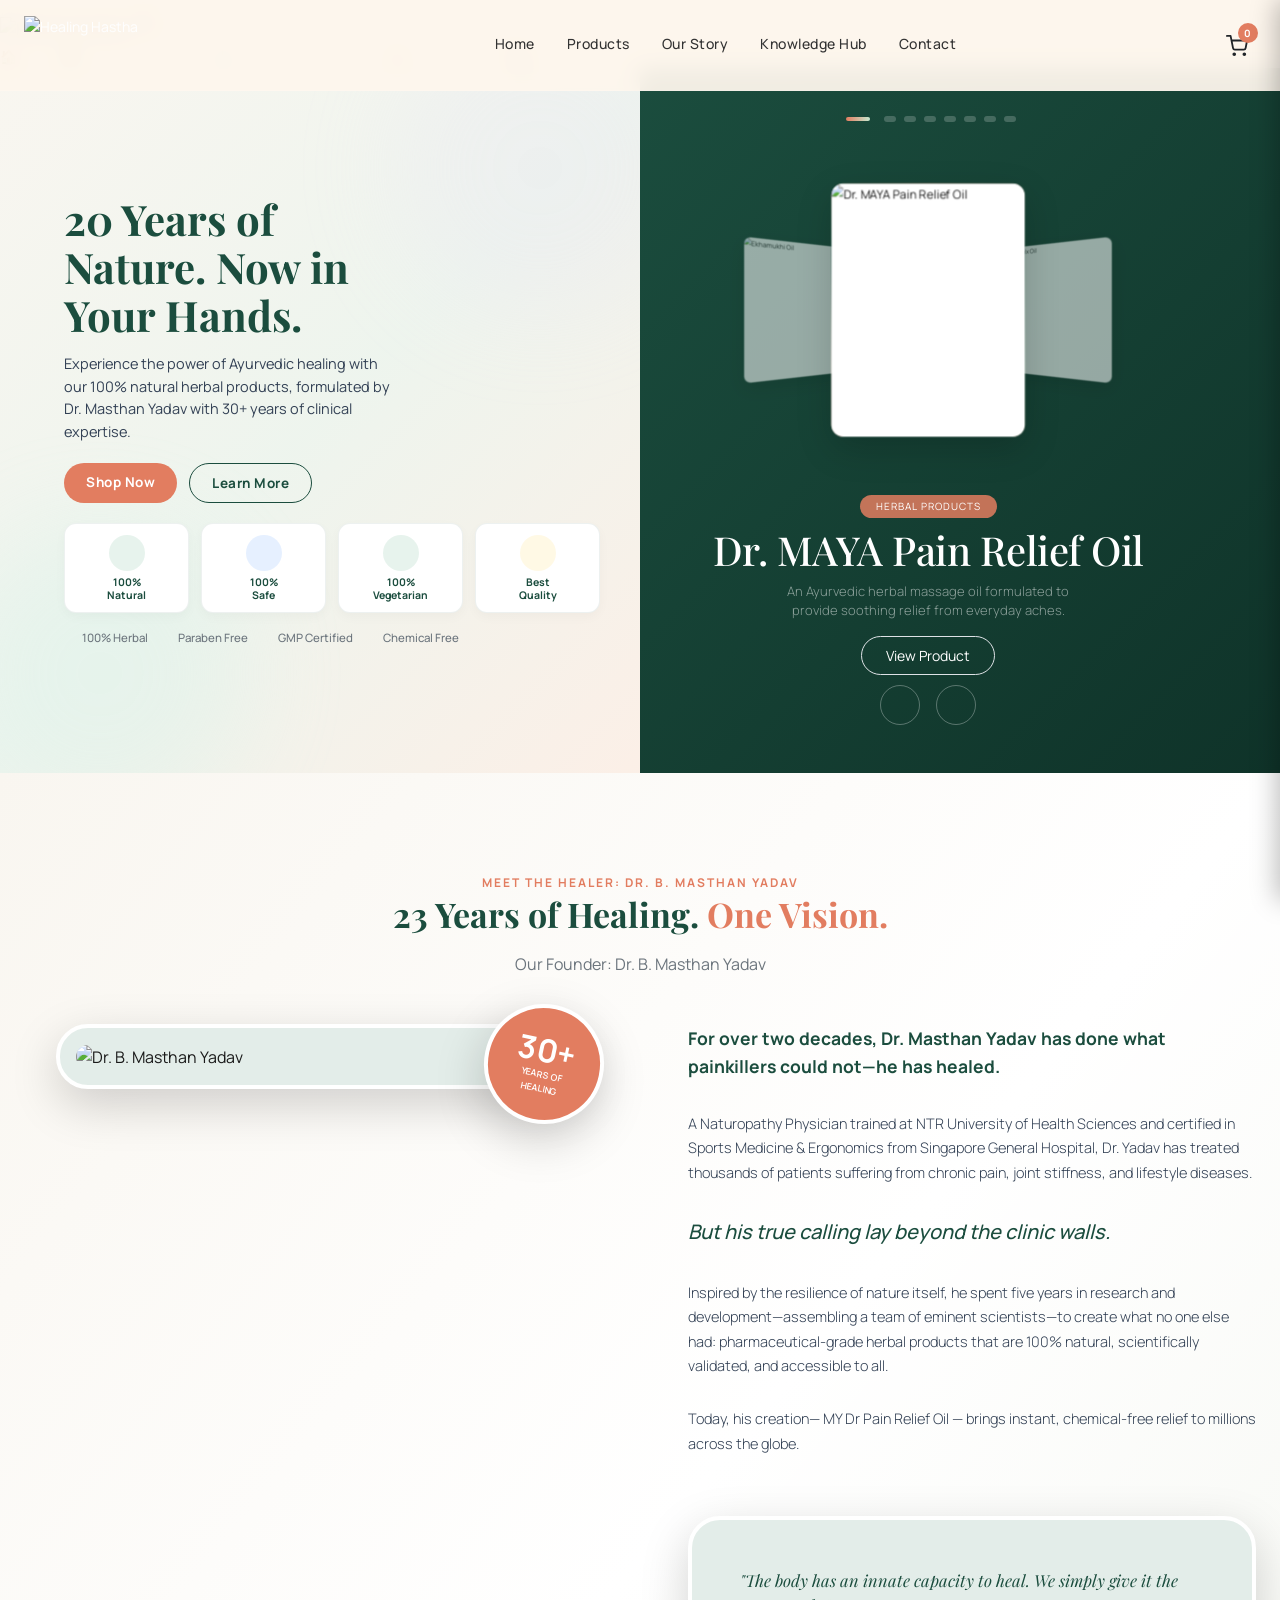
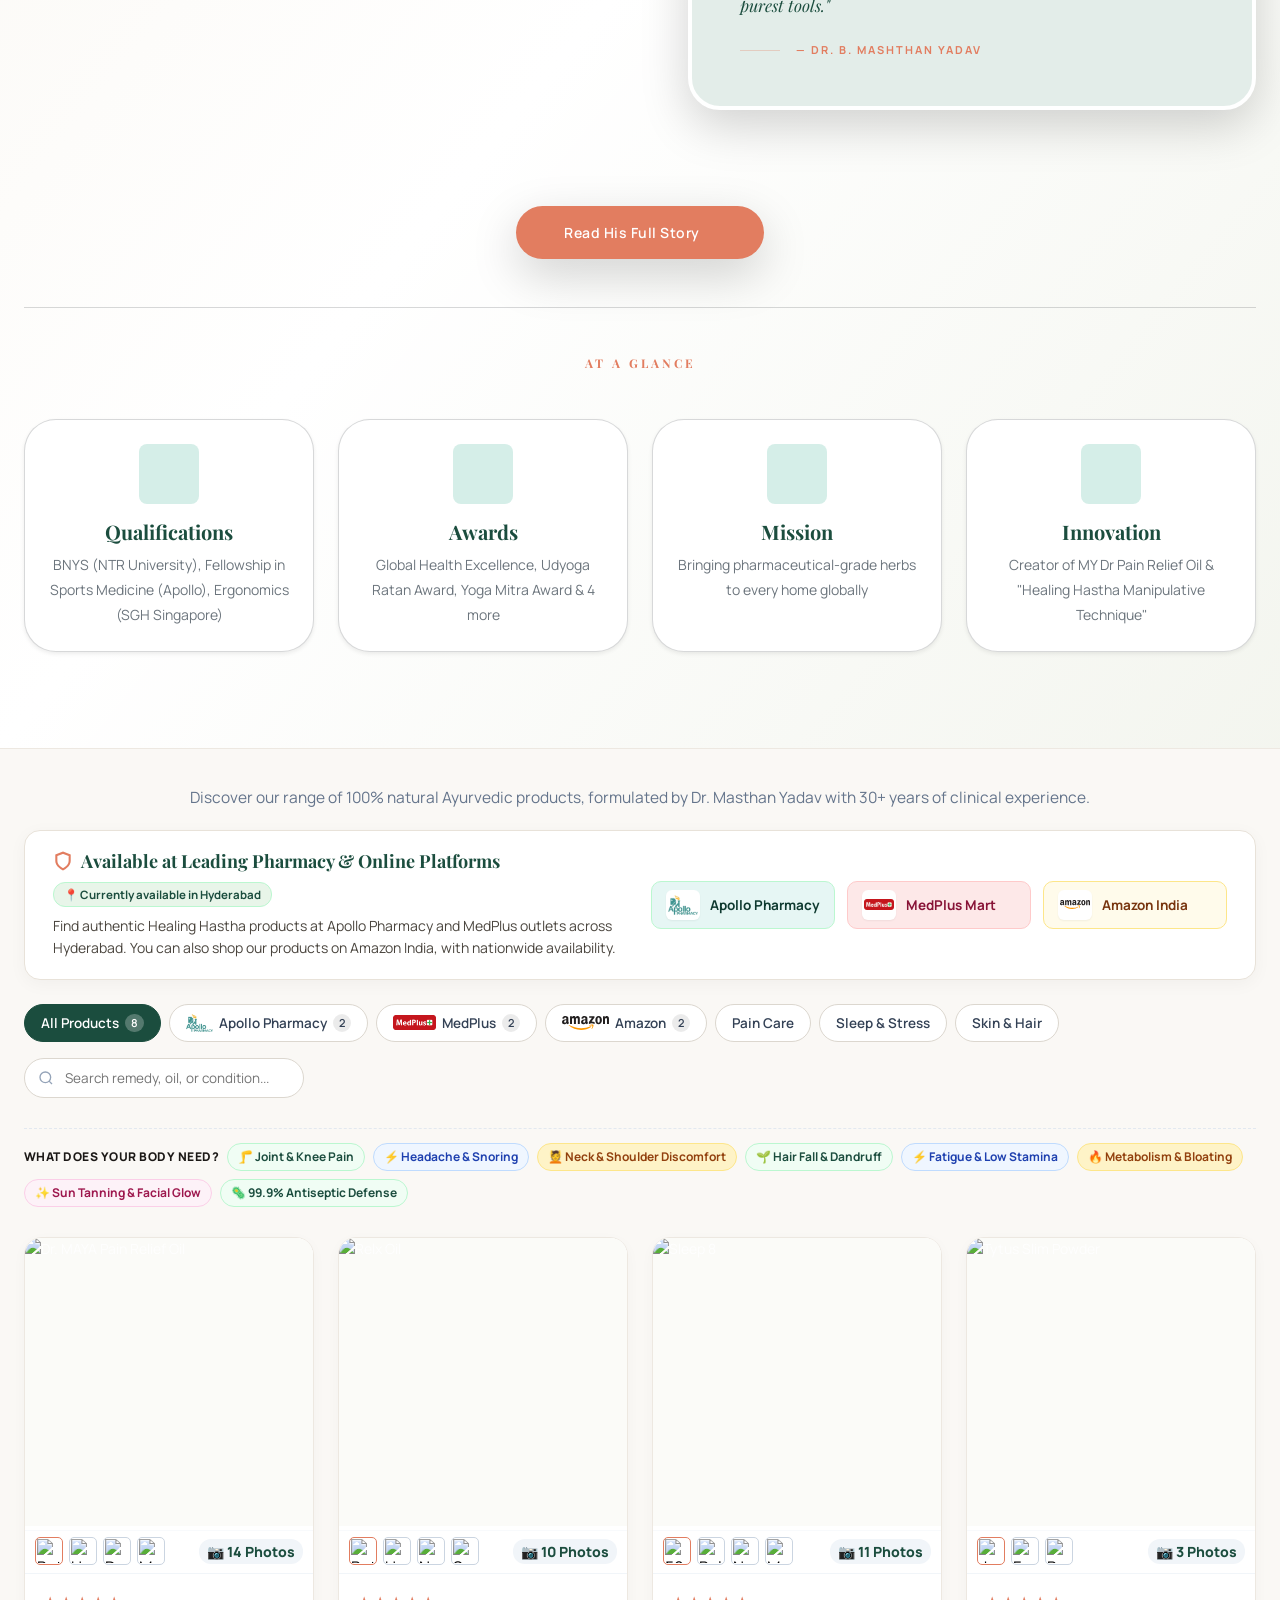
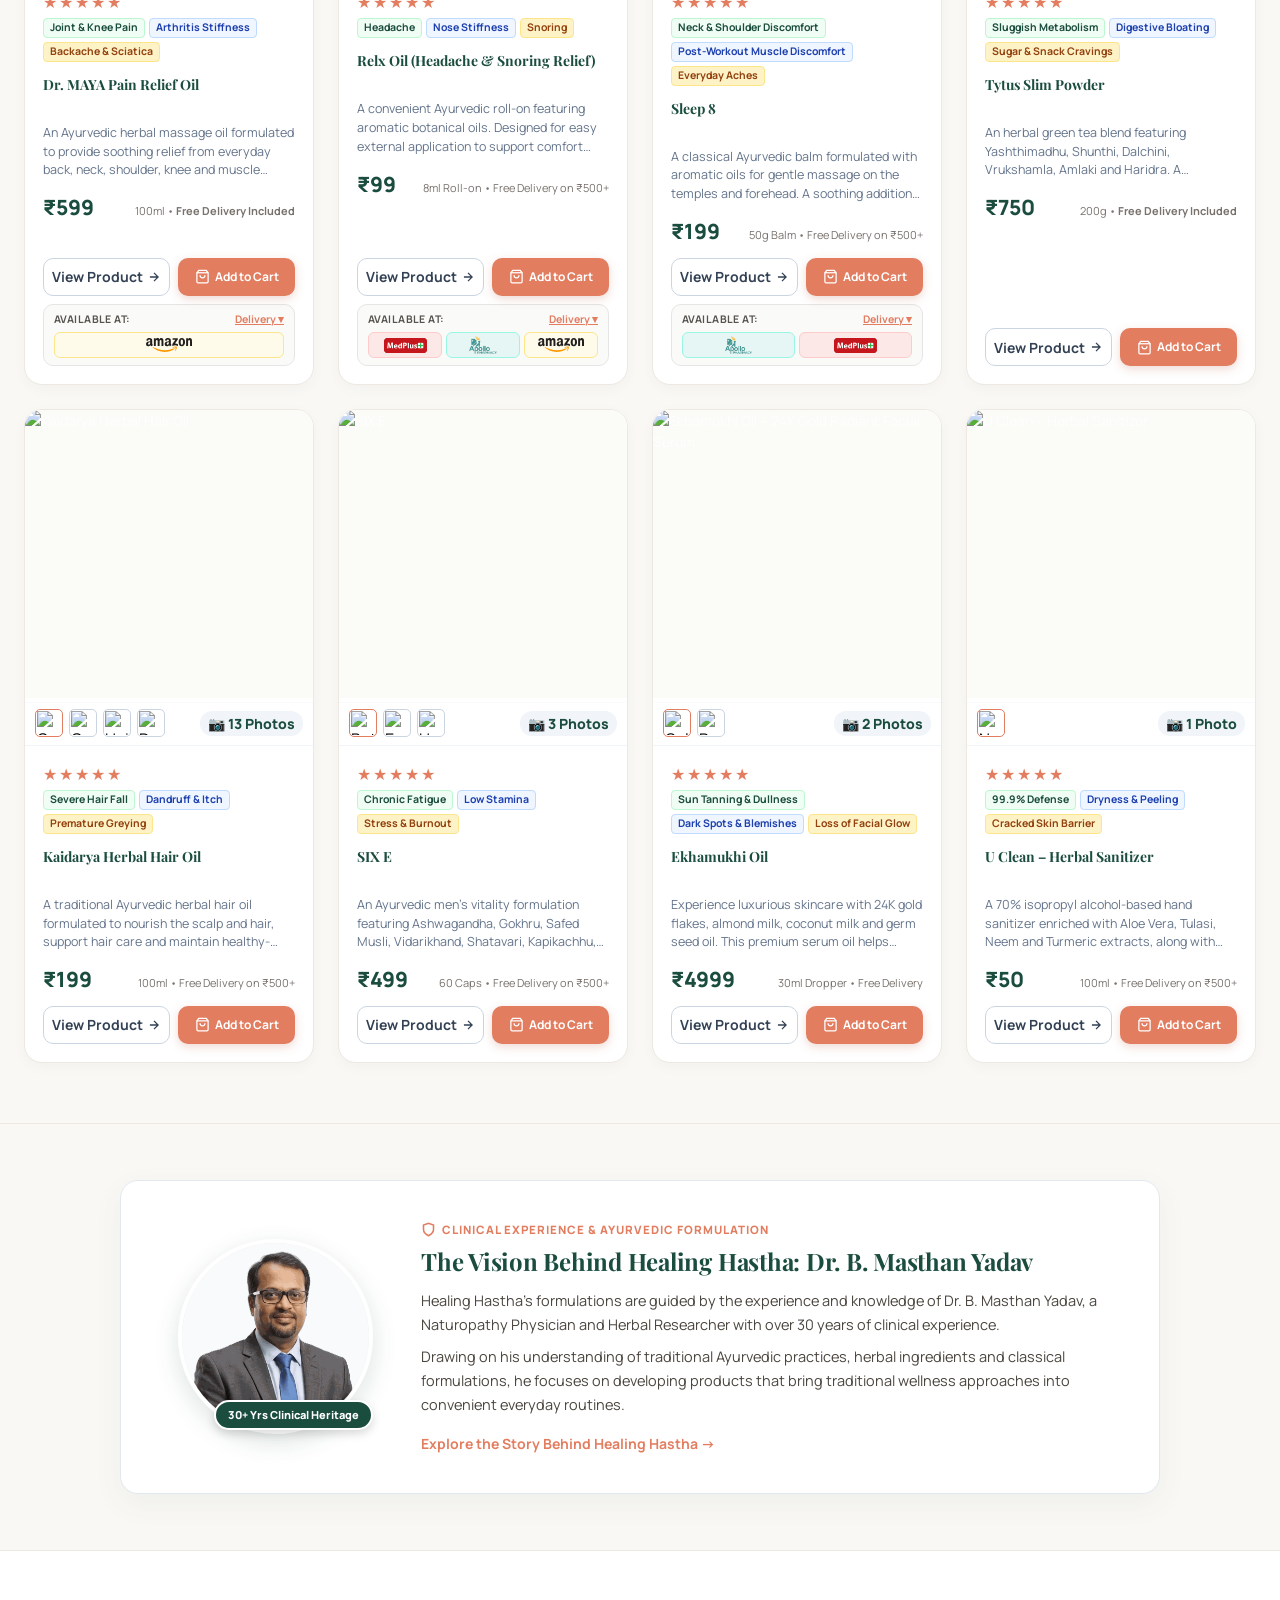
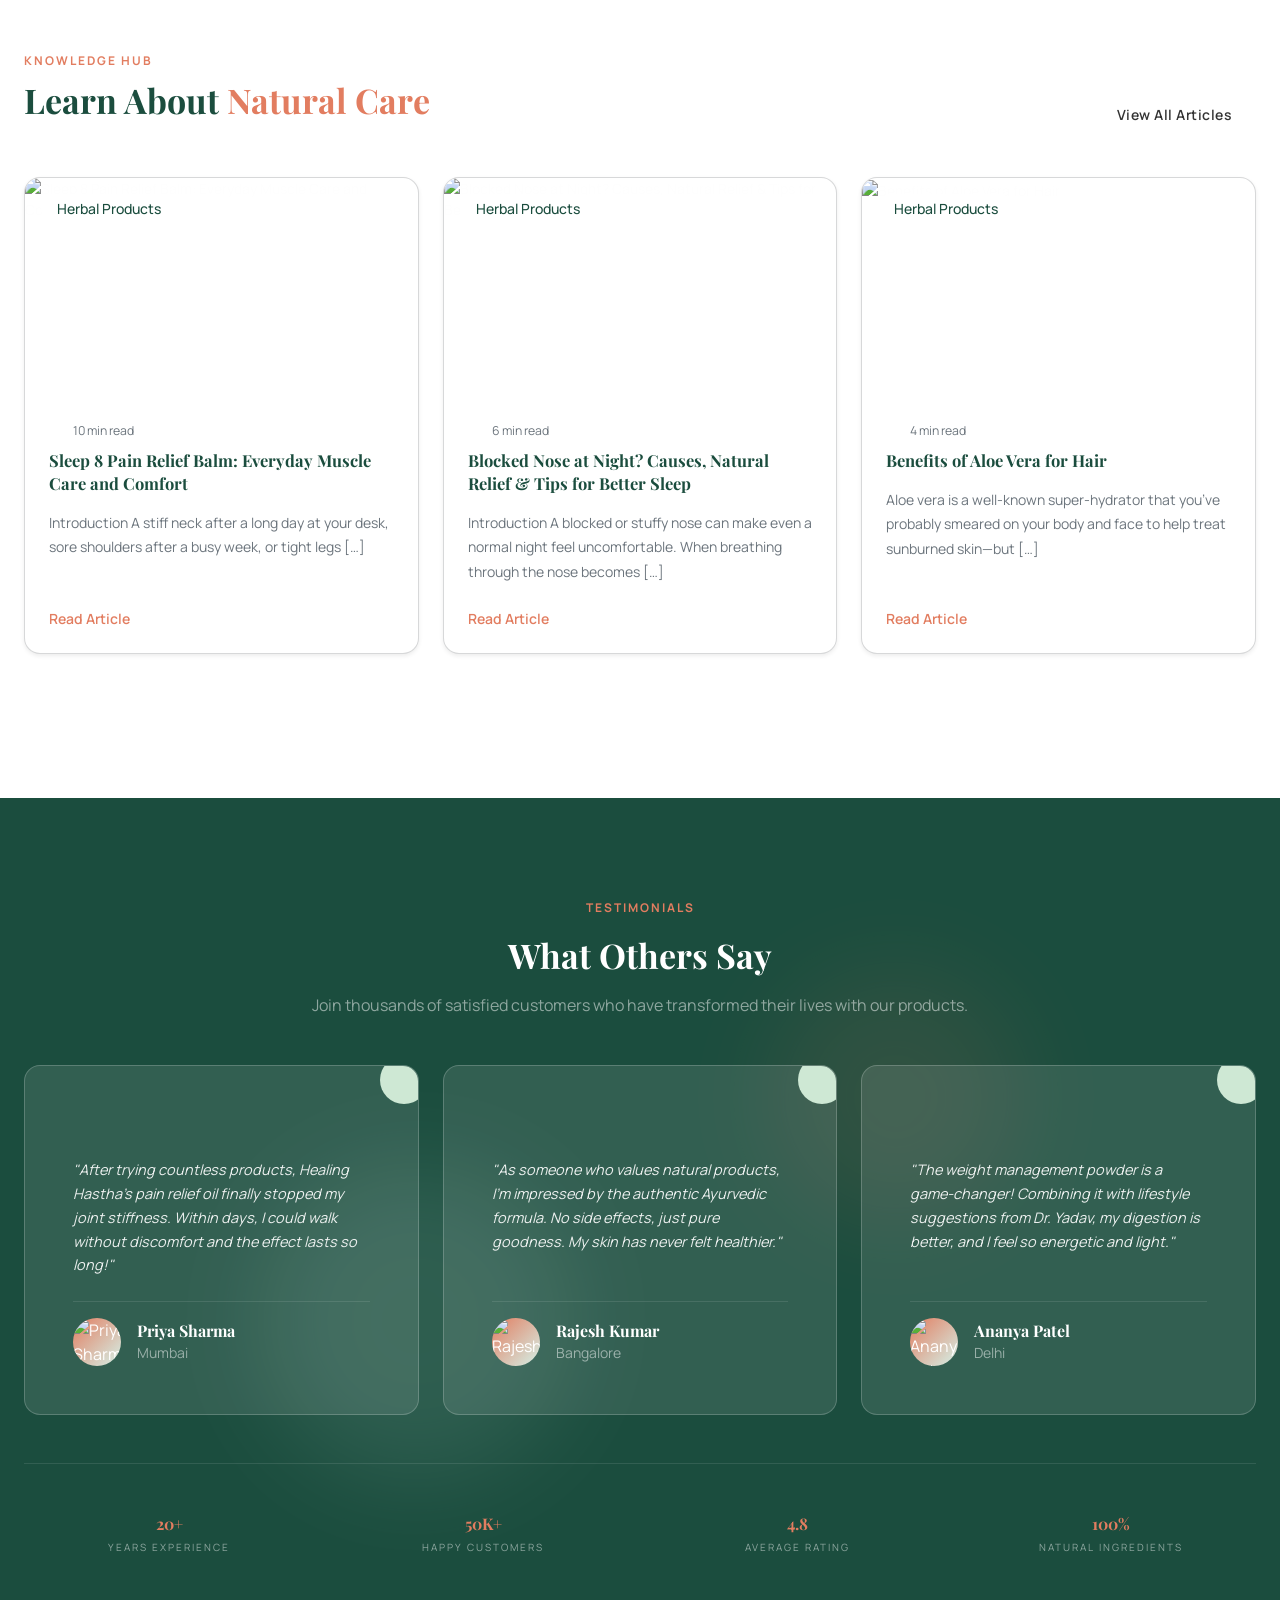
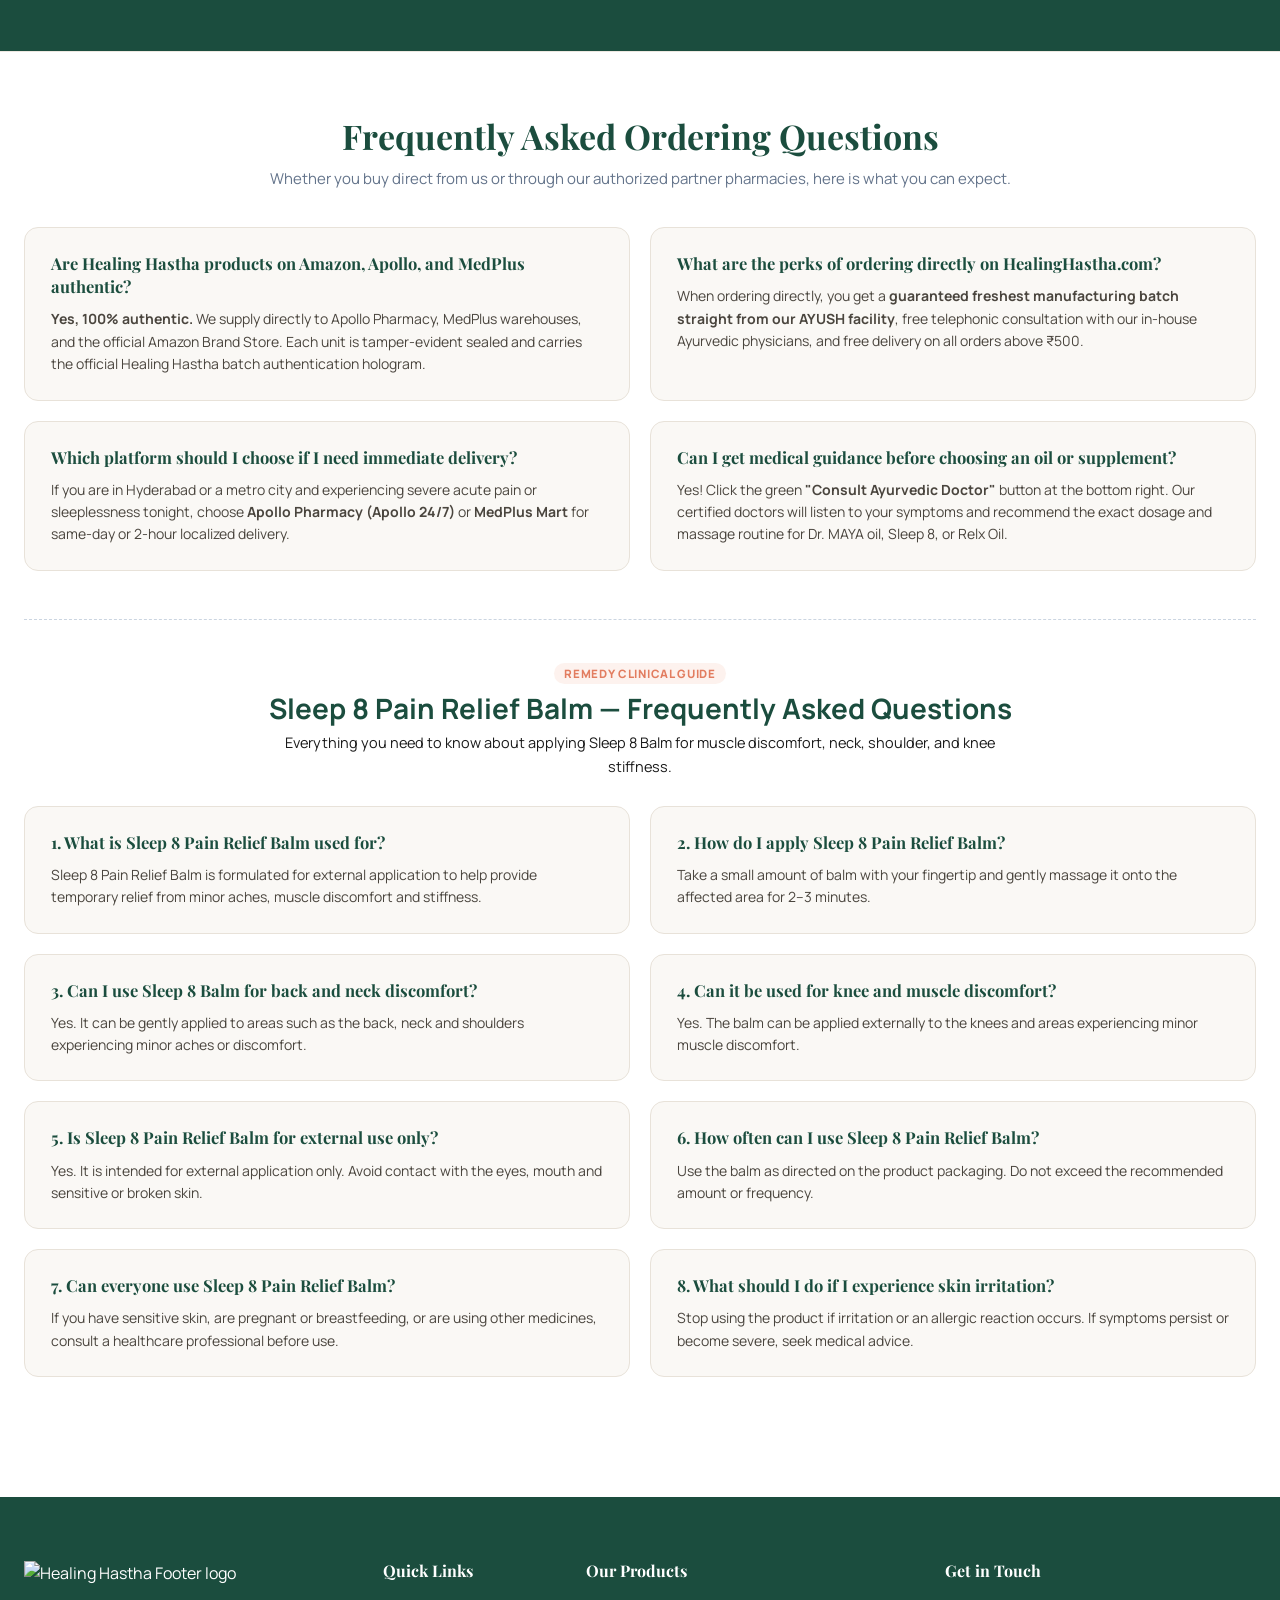
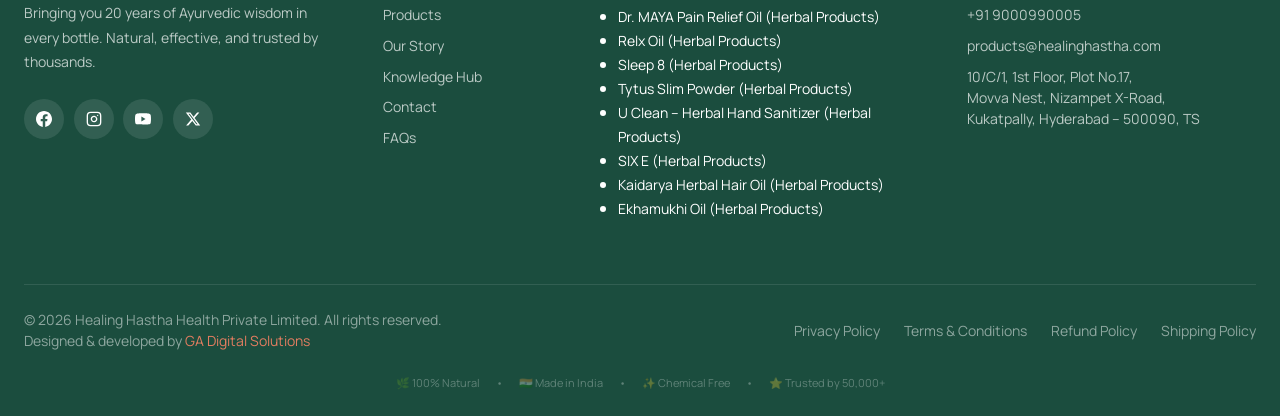
==== commit 2e2c58b8: "fix(hero): reduce hero section height to compact 704px, scale 3D carousel stage, and clean initial i" ====
--- a/index.html
+++ b/index.html
@@ -22,18 +22,117 @@
   <script src="https://unpkg.com/lucide@latest"></script>
 
   <style>
-    /* Proportional Typography & Clean Font Sizes Override (User Requirement) */
+    /* Hero Section Height Reduction */
+    .hero {
+      min-height: auto !important;
+      height: auto !important;
+      padding: 2.75rem 0 3rem 0 !important;
+    }
+    @media (min-width: 992px) {
+      .hero {
+        padding: 3rem 0 3rem 0 !important;
+      }
+    }
+    .hero__left-content {
+      padding-right: 2.5rem !important;
+      margin-bottom: 0 !important;
+    }
     h1.hero__title {
-      font-size: clamp(30px, 4.2vw, 46px) !important;
+      font-size: clamp(28px, 3.8vw, 42px) !important;
       line-height: 1.15 !important;
       font-family: var(--font-display, 'Playfair Display', serif) !important;
       font-weight: 700 !important;
+      margin-bottom: 0.85rem !important;
     }
     .hero__description {
-      font-size: 15.5px !important;
-      line-height: 1.65 !important;
-      max-width: 520px;
+      font-size: 14.5px !important;
+      line-height: 1.55 !important;
+      max-width: 500px;
       color: #334155;
+      margin-bottom: 1.25rem !important;
+    }
+    .hero__actions {
+      display: flex;
+      gap: 0.75rem !important;
+      margin-bottom: 1.25rem !important;
+      justify-content: flex-start !important;
+    }
+    .hero__btn-primary,
+    .hero__btn-secondary {
+      padding: 9px 22px !important;
+      font-size: 13.5px !important;
+      font-weight: 700 !important;
+    }
+    .hero__badges-grid {
+      display: flex;
+      gap: 0.75rem !important;
+      margin-bottom: 1rem !important;
+    }
+    .hero__badge-card {
+      background: #ffffff !important;
+      border-radius: 12px !important;
+      padding: 0.65rem 0.4rem !important;
+      text-align: center;
+      width: 100%;
+      border: 1px solid rgba(27, 77, 62, 0.08);
+      box-shadow: 0 4px 12px rgba(0, 0, 0, 0.03);
+    }
+    .hero__badge-icon-wrapper {
+      width: 36px !important;
+      height: 36px !important;
+      border-radius: 50%;
+      display: flex;
+      align-items: center;
+      justify-content: center;
+      margin: 0 auto 0.35rem auto !important;
+    }
+    .hero__badge-icon {
+      width: 17px !important;
+      height: 17px !important;
+    }
+    .hero__badge-text {
+      font-size: 10.5px !important;
+      font-weight: 700;
+      color: var(--brand-forest);
+      line-height: 1.2 !important;
+    }
+    .hero__inline-badges {
+      display: flex;
+      gap: 0.75rem !important;
+      flex-wrap: wrap;
+    }
+    .hero__inline-badge {
+      font-size: 11.5px !important;
+      gap: 5px !important;
+    }
+    .hero__inline-badge-icon {
+      width: 13px !important;
+      height: 13px !important;
+    }
+    .hero__carousel-indicators-top {
+      margin-bottom: 1rem !important;
+    }
+    .hero__carousel-stage {
+      height: 340px !important;
+      min-height: 340px !important;
+      margin-bottom: 0.75rem !important;
+    }
+    .carousel-3d-card {
+      width: 260px !important;
+      height: 340px !important;
+      margin-left: -130px !important;
+      border-radius: 16px !important;
+    }
+    .hero__carousel-info-container {
+      min-height: 95px !important;
+      gap: 0.65rem !important;
+    }
+    .hero-product-slider .info-pane h3,
+    .hero-product-slider h3.h1,
+    .hero-product-slider h3.h2 {
+      font-size: 1.75rem !important;
+      line-height: 1.15 !important;
+      margin-bottom: 0.2rem !important;
     }
     .founder__title, .home-knowledge__title, .home-testimonials__title {
       font-size: clamp(24px, 3.2vw, 34px) !important;
@@ -1255,29 +1354,9 @@
 
                   <h3 class="h1 text-white mb-2 font-display" style="font-family: var(--font-display, serif); font-size: 2.5rem; font-weight: 500; letter-spacing: -0.5px;">Dr. MAYA Pain Relief Oil</h3>
 
-                  <p class="text-white-50 text-sm mb-4 max-w-250 mx-auto" style="min-height: 20px; font-weight: 300; max-width: 280px;">Ingredients
-
-Each 10 ml contains:
-
-
-
- 	Camphor Crystals – 10%
-
- 	Wintergreen Oil – 30%
-
- 	Eucalyptus Leaf Oil – 30%
-
- 	Menthol Crystals – 10%
-
- 	Nirgundi Leaf Extract – 5%
-
- 	Black Pepper Fruit Extract – 2%
-
- 	Sesame Oil – 3%
-
- 	Ayurvedic Taila Base – q.s.</p>
-
-                  <a href="https://healinghastha.com/product/dr-maya-pain-relief-oil/" class="d-inline-flex align-items-center gap-2 px-4 py-2 border border-white-20 rounded-pill text-white text-decoration-none text-sm font-semibold hover-bg-white-text-forest" style="transition: var(--transition-smooth, all 0.3s ease);">View Product</a>
+                  <p class="text-white-50 text-sm mb-3 max-w-250 mx-auto" style="font-size: 13px; line-height: 1.45; font-weight: 300; max-width: 320px;">An Ayurvedic herbal massage oil formulated to provide soothing relief from everyday aches.</p>
+
+                  <a href="product-dr-maya.html" class="d-inline-flex align-items-center gap-2 px-4 py-2 border border-white-20 rounded-pill text-white text-decoration-none text-sm font-semibold hover-bg-white-text-forest" style="transition: var(--transition-smooth, all 0.3s ease);">View Product</a>
 
                               </div>
 
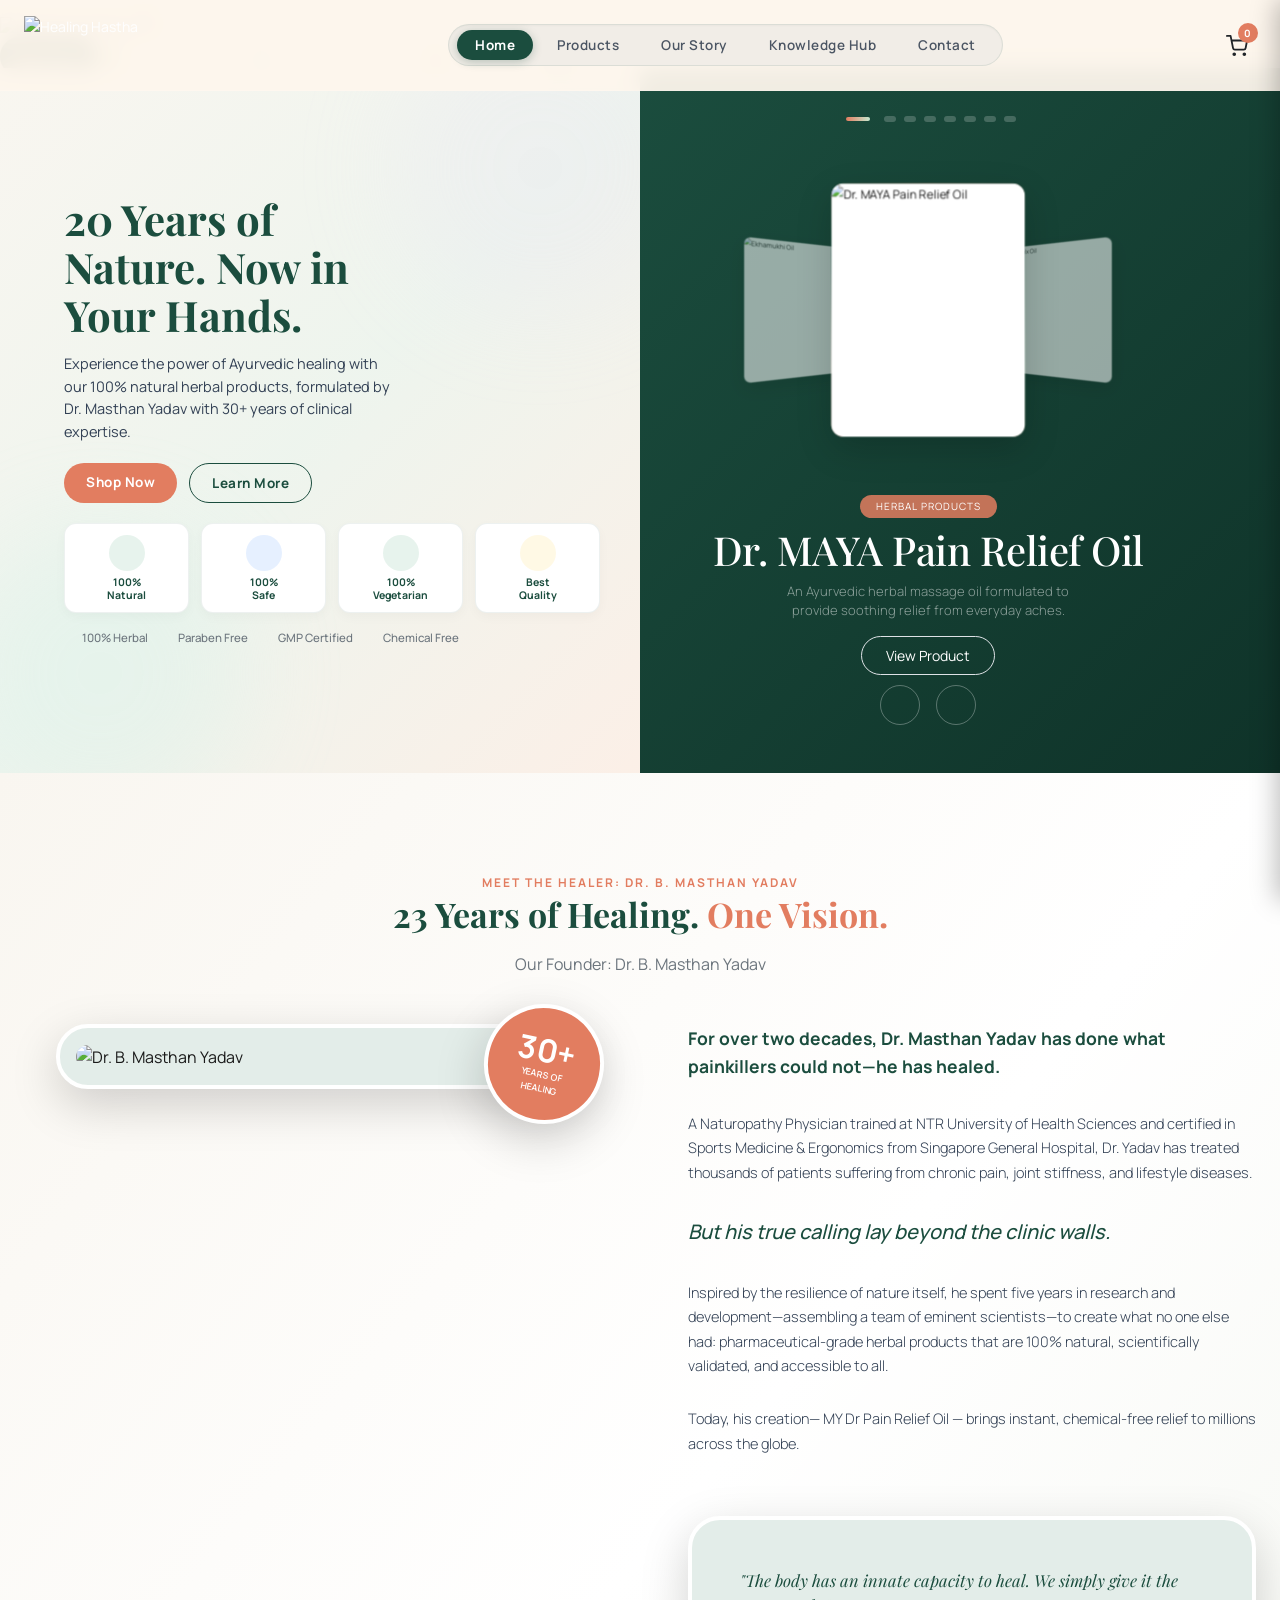
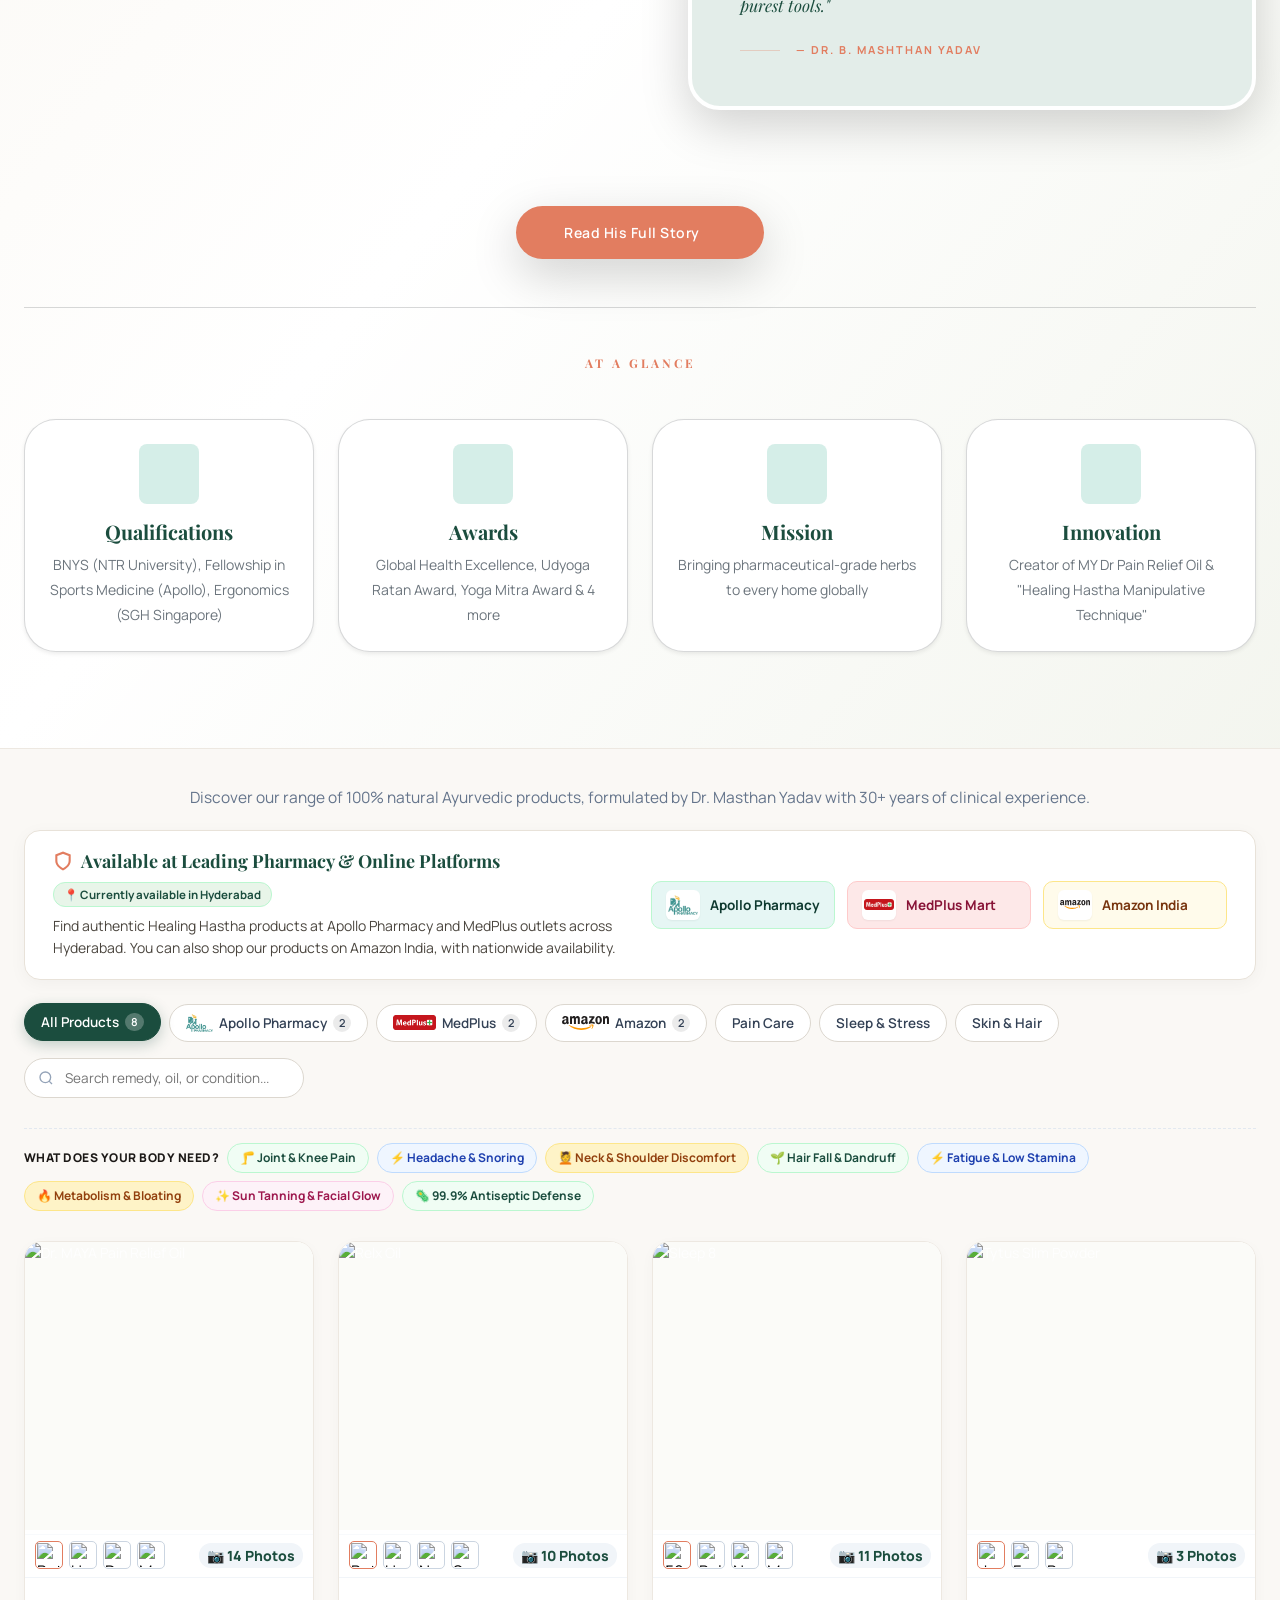
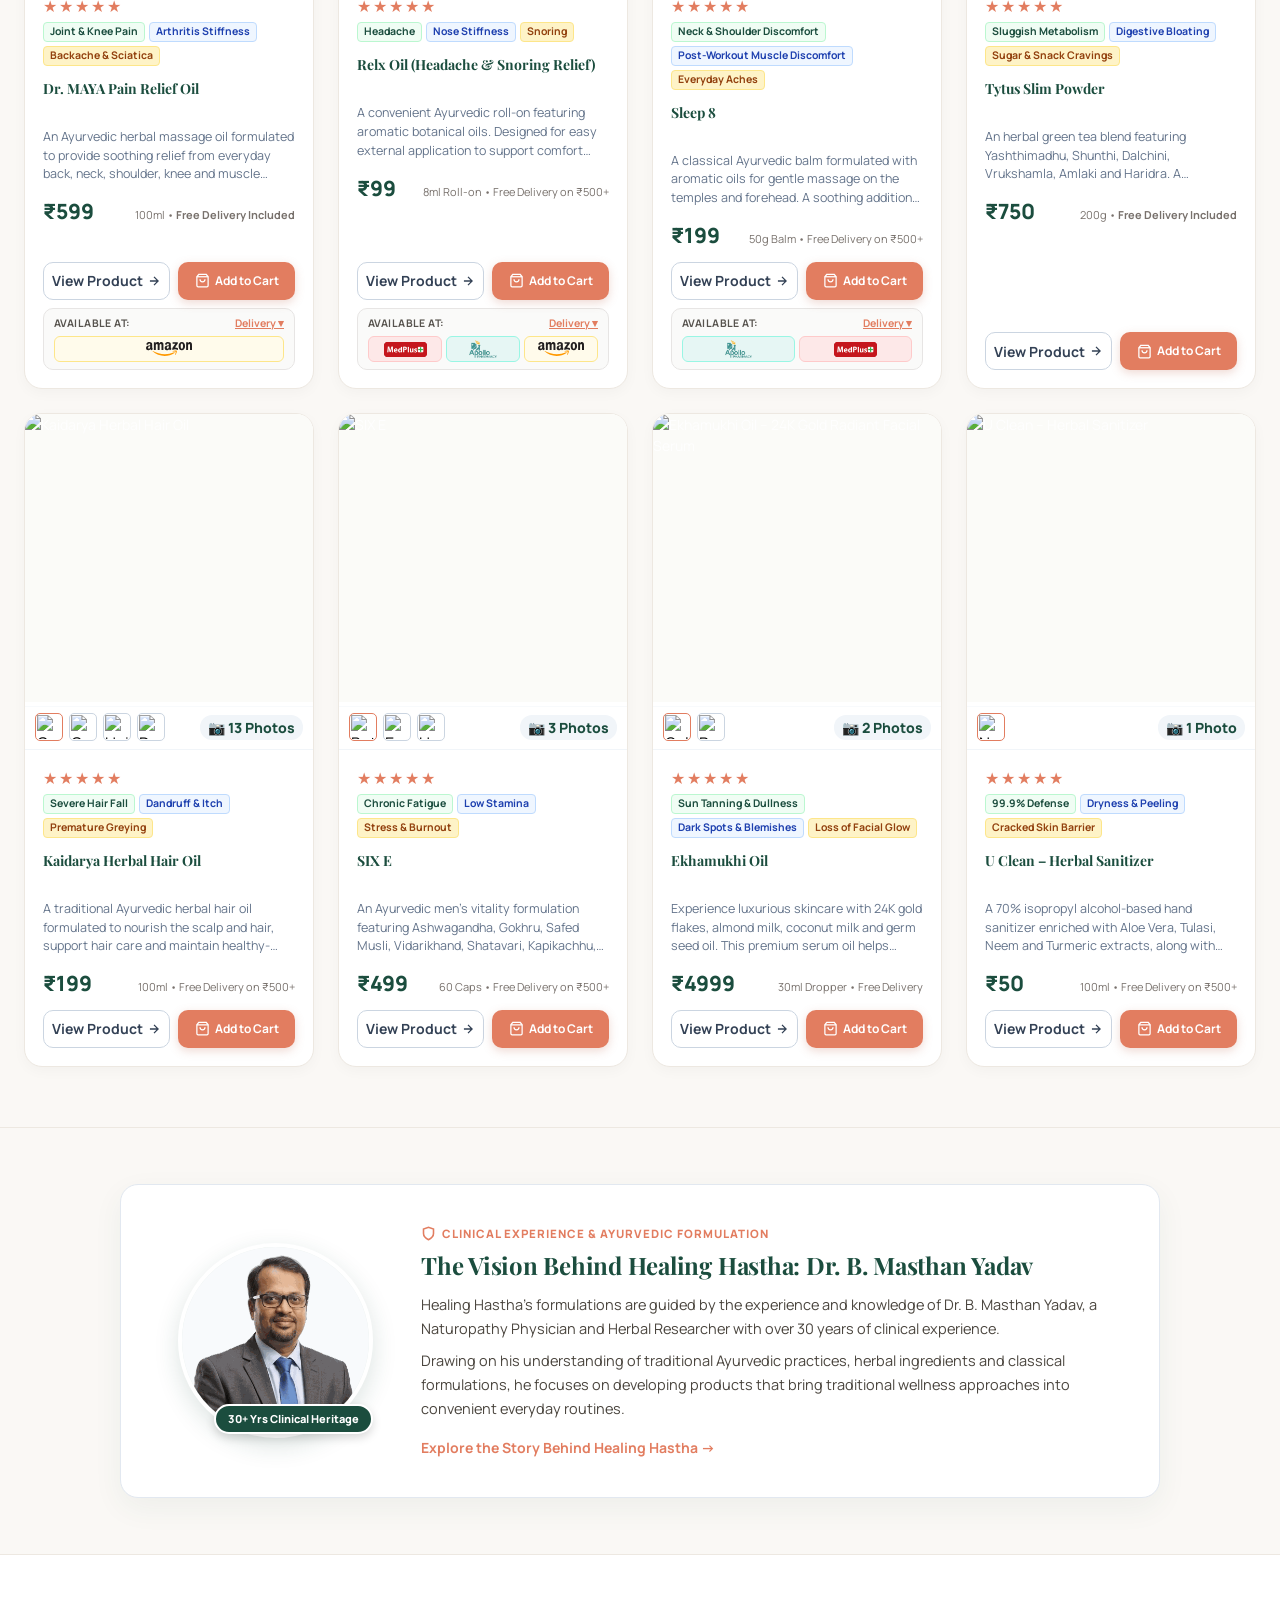
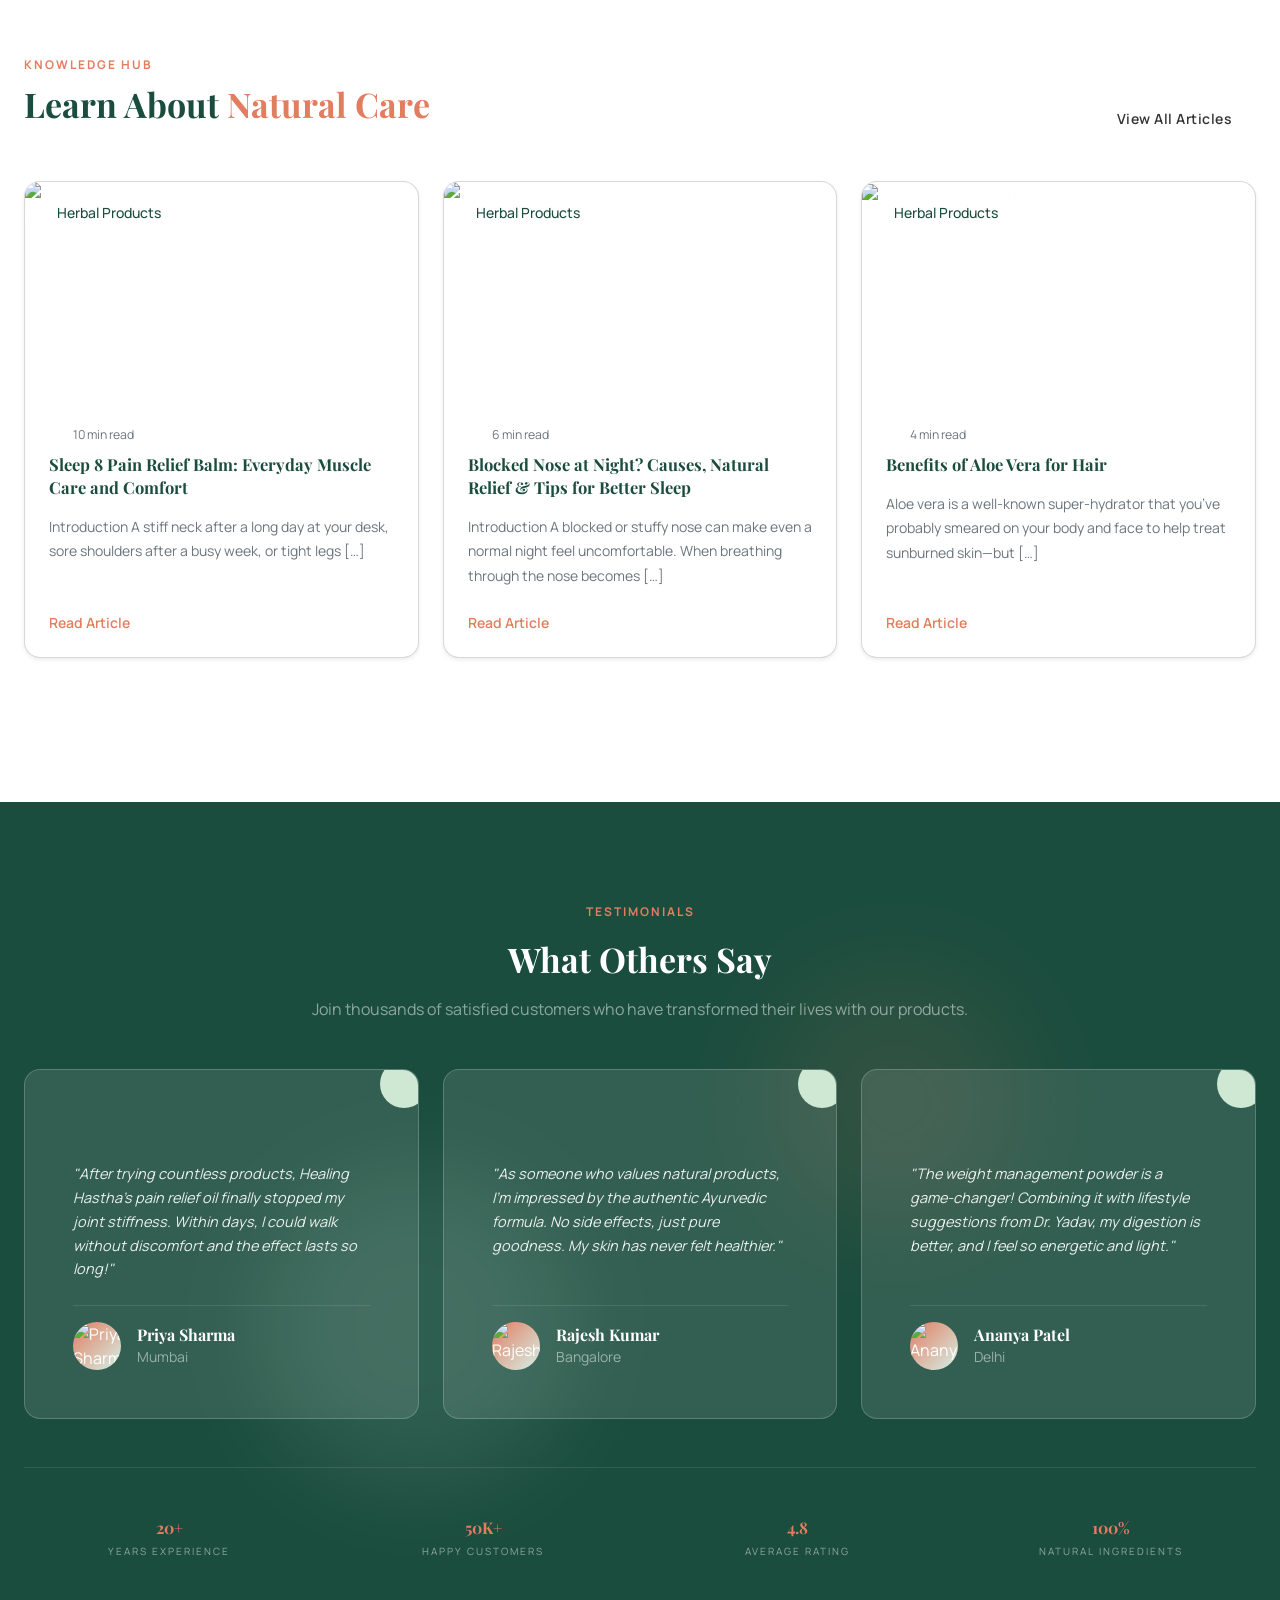
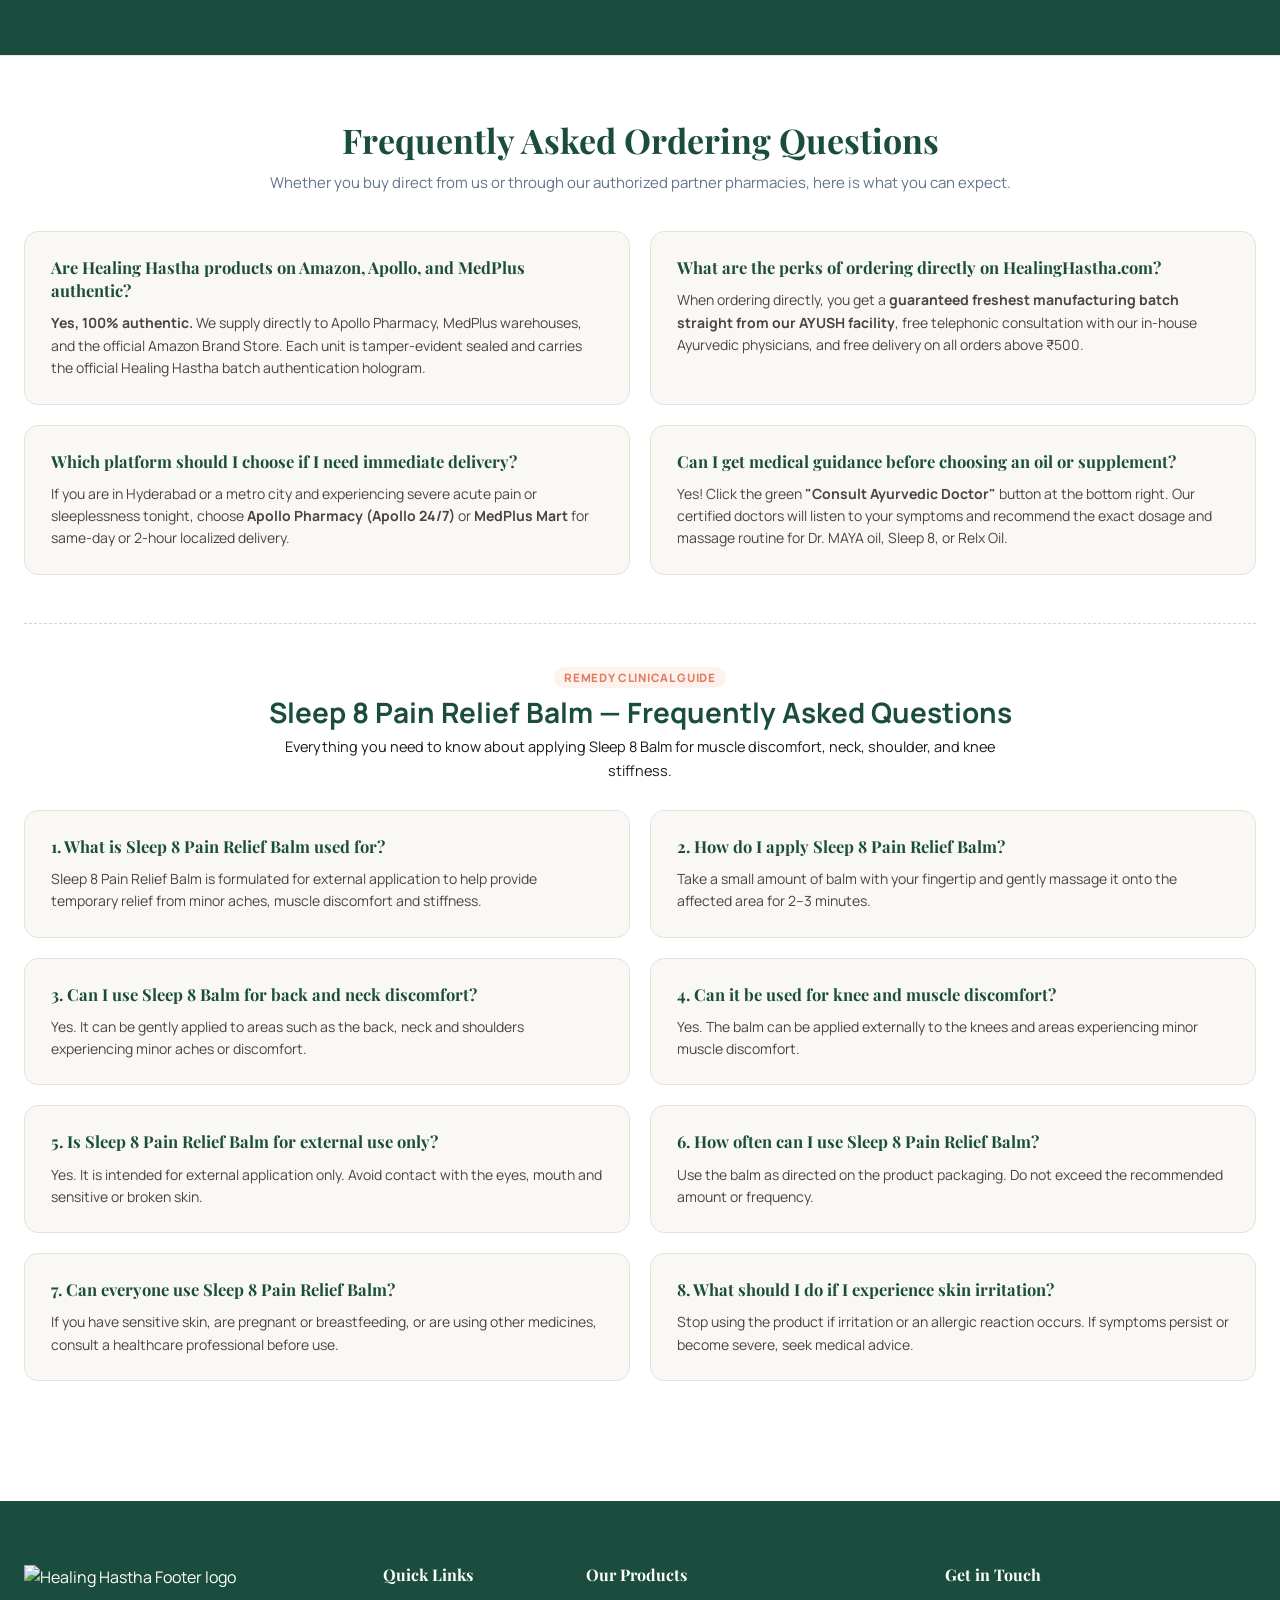
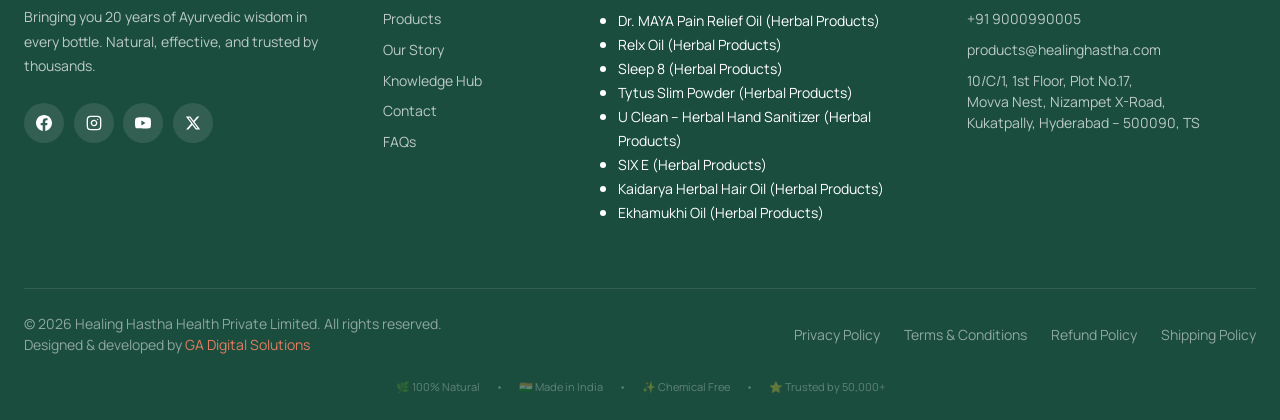
==== commit 82f45707: "feat(ui): add modern active bar pill styling to navigation and catalog filters" ====
--- a/index.html
+++ b/index.html
@@ -168,6 +168,58 @@
       opacity: 1 !important;
       transform: none !important;
       visibility: visible !important;
+    }
+
+    /* Header Navigation Desktop Pill Bar & Active Pill Style */
+    .header__nav-desktop {
+      display: none;
+    }
+    @media (min-width: 992px) {
+      .header__nav-desktop {
+        display: flex !important;
+        align-items: center !important;
+        gap: 6px !important;
+        background: #f1ede7 !important;
+        padding: 5px 8px !important;
+        border-radius: 9999px !important;
+        border: 1px solid rgba(27, 77, 62, 0.1) !important;
+        box-shadow: inset 0 1px 2px rgba(0, 0, 0, 0.03) !important;
+      }
+      .header__nav-desktop .nav-link-custom {
+        display: inline-flex !important;
+        align-items: center !important;
+        justify-content: center !important;
+        padding: 7px 18px !important;
+        border-radius: 9999px !important;
+        font-size: 13.5px !important;
+        font-weight: 600 !important;
+        color: #4b5563 !important;
+        text-decoration: none !important;
+        transition: all 0.25s cubic-bezier(0.16, 1, 0.3, 1) !important;
+        position: relative !important;
+        line-height: 1.2 !important;
+      }
+      .header__nav-desktop .nav-link-custom::after {
+        display: none !important; /* Replaced underline with active pill capsule */
+      }
+      .header__nav-desktop .nav-link-custom:hover:not(.active) {
+        color: var(--brand-forest, #1B4D3E) !important;
+        background: rgba(27, 77, 62, 0.08) !important;
+      }
+      .header__nav-desktop .nav-link-custom.active {
+        background: var(--brand-forest, #1B4D3E) !important;
+        color: #ffffff !important;
+        font-weight: 700 !important;
+        box-shadow: 0 2px 10px rgba(27, 77, 62, 0.28) !important;
+      }
+    }
+
+    .mobile-nav-item.active {
+      background: var(--brand-forest, #1b4d3e) !important;
+      color: #ffffff !important;
+      border-radius: 9999px !important;
+      font-weight: 700 !important;
+      padding: 10px 18px !important;
     }
 
     /* Catalog Section Custom Controls & Card Styles */
@@ -200,26 +252,50 @@
       font-size: 13.5px;
       font-weight: 600;
       cursor: pointer;
-      transition: all 0.2s ease;
-    }
-    .filter-pill:hover {
+      transition: all 0.25s cubic-bezier(0.16, 1, 0.3, 1);
+    }
+    .filter-pill:hover:not(.active) {
       border-color: var(--brand-forest, #1b4d3e);
       color: var(--brand-forest, #1b4d3e);
+      background: #f8faf8;
+      transform: translateY(-1px);
     }
     .filter-pill.active {
-      background: var(--brand-forest, #1b4d3e);
-      border-color: var(--brand-forest, #1b4d3e);
-      color: #ffffff;
+      background: var(--brand-forest, #1b4d3e) !important;
+      border-color: var(--brand-forest, #1b4d3e) !important;
+      color: #ffffff !important;
+      box-shadow: 0 4px 14px rgba(27, 77, 62, 0.25) !important;
+      transform: translateY(-1px);
     }
     .filter-pill .pill-count {
       font-size: 11px;
       padding: 1px 6px;
       border-radius: 10px;
       background: rgba(0, 0, 0, 0.08);
+      transition: all 0.2s ease;
     }
     .filter-pill.active .pill-count {
       background: rgba(255, 255, 255, 0.25);
       color: #ffffff;
+    }
+    .condition-quick-pill {
+      cursor: pointer;
+      font-size: 12px;
+      font-weight: 700;
+      padding: 5px 12px;
+      border-radius: 20px;
+      transition: all 0.2s ease;
+    }
+    .condition-quick-pill:hover {
+      transform: translateY(-1px);
+      box-shadow: 0 2px 6px rgba(0,0,0,0.08);
+    }
+    .condition-quick-pill.active {
+      background: var(--brand-forest, #1b4d3e) !important;
+      color: #ffffff !important;
+      border-color: var(--brand-forest, #1b4d3e) !important;
+      box-shadow: 0 2px 10px rgba(27, 77, 62, 0.25) !important;
+      transform: translateY(-1px);
     }
     .search-input-wrap {
       position: relative;
@@ -1721,17 +1797,17 @@
           <svg class="search-icon" width="16" height="16" viewBox="0 0 24 24" fill="none" stroke="currentColor" stroke-width="2"><circle cx="11" cy="11" r="8"/><line x1="21" y1="21" x2="16.65" y2="16.65"/></svg>
           <input type="text" class="search-input" id="catalogSearch" placeholder="Search remedy, oil, or condition...">
         </div>
-              <!-- Quick Problem-Solving Condition Filter Strip -->
+        <!-- Quick Problem-Solving Condition Filter Strip -->
         <div class="symptom-quick-strip" style="display:flex; align-items:center; flex-wrap:wrap; gap:8px; margin-top:14px; padding-top:14px; border-top:1px dashed #e2e8f0;">
           <span style="font-size:12px; font-weight:800; color:#1c1917; text-transform:uppercase; letter-spacing:0.04em;">What does your body need?</span>
-          <button type="button" class="condition-quick-pill" onclick="filterByCondition('pain', 'Joint & Knee Pain')" style="cursor:pointer; background:#f0fdf4; color:#1b4d3e; border:1px solid #bbf7d0; font-size:12px; font-weight:700; padding:4px 10px; border-radius:20px; transition:all 0.2s;">🦵 Joint &amp; Knee Pain</button>
-          <button type="button" class="condition-quick-pill" onclick="filterByCondition('sleep', 'Headache & Snoring')" style="cursor:pointer; background:#eff6ff; color:#1e40af; border:1px solid #bfdbfe; font-size:12px; font-weight:700; padding:4px 10px; border-radius:20px; transition:all 0.2s;">⚡ Headache &amp; Snoring</button>
-          <button type="button" class="condition-quick-pill" onclick="filterByCondition('sleep', 'Neck & Shoulder Discomfort')" style="cursor:pointer; background:#fef3c7; color:#92400e; border:1px solid #fde68a; font-size:12px; font-weight:700; padding:4px 10px; border-radius:20px; transition:all 0.2s;">💆 Neck &amp; Shoulder Discomfort</button>
-          <button type="button" class="condition-quick-pill" onclick="filterByCondition('skin', 'Hair Fall & Dandruff')" style="cursor:pointer; background:#f0fdf4; color:#1b4d3e; border:1px solid #bbf7d0; font-size:12px; font-weight:700; padding:4px 10px; border-radius:20px; transition:all 0.2s;">🌱 Hair Fall &amp; Dandruff</button>
-          <button type="button" class="condition-quick-pill" onclick="filterByCondition('wellness', 'Fatigue & Low Stamina')" style="cursor:pointer; background:#eff6ff; color:#1e40af; border:1px solid #bfdbfe; font-size:12px; font-weight:700; padding:4px 10px; border-radius:20px; transition:all 0.2s;">⚡ Fatigue &amp; Low Stamina</button>
-          <button type="button" class="condition-quick-pill" onclick="filterByCondition('wellness', 'Metabolism & Bloating')" style="cursor:pointer; background:#fef3c7; color:#92400e; border:1px solid #fde68a; font-size:12px; font-weight:700; padding:4px 10px; border-radius:20px; transition:all 0.2s;">🔥 Metabolism &amp; Bloating</button>
-          <button type="button" class="condition-quick-pill" onclick="filterByCondition('skin', 'Sun Tanning & Dullness')" style="cursor:pointer; background:#fdf2f8; color:#9d174d; border:1px solid #fbcfe8; font-size:12px; font-weight:700; padding:4px 10px; border-radius:20px; transition:all 0.2s;">✨ Sun Tanning &amp; Facial Glow</button>
-          <button type="button" class="condition-quick-pill" onclick="filterByCondition('wellness', 'Hand Sanitizing')" style="cursor:pointer; background:#f0fdf4; color:#1b4d3e; border:1px solid #bbf7d0; font-size:12px; font-weight:700; padding:4px 10px; border-radius:20px; transition:all 0.2s;">🦠 99.9% Antiseptic Defense</button>
+          <button type="button" class="condition-quick-pill" onclick="filterByCondition('pain', 'Joint & Knee Pain', this)" style="background:#f0fdf4; color:#1b4d3e; border:1px solid #bbf7d0;">🦵 Joint &amp; Knee Pain</button>
+          <button type="button" class="condition-quick-pill" onclick="filterByCondition('sleep', 'Headache & Snoring', this)" style="background:#eff6ff; color:#1e40af; border:1px solid #bfdbfe;">⚡ Headache &amp; Snoring</button>
+          <button type="button" class="condition-quick-pill" onclick="filterByCondition('sleep', 'Neck & Shoulder Discomfort', this)" style="background:#fef3c7; color:#92400e; border:1px solid #fde68a;">💆 Neck &amp; Shoulder Discomfort</button>
+          <button type="button" class="condition-quick-pill" onclick="filterByCondition('skin', 'Hair Fall & Dandruff', this)" style="background:#f0fdf4; color:#1b4d3e; border:1px solid #bbf7d0;">🌱 Hair Fall &amp; Dandruff</button>
+          <button type="button" class="condition-quick-pill" onclick="filterByCondition('wellness', 'Fatigue & Low Stamina', this)" style="background:#eff6ff; color:#1e40af; border:1px solid #bfdbfe;">⚡ Fatigue &amp; Low Stamina</button>
+          <button type="button" class="condition-quick-pill" onclick="filterByCondition('wellness', 'Metabolism & Bloating', this)" style="background:#fef3c7; color:#92400e; border:1px solid #fde68a;">🔥 Metabolism &amp; Bloating</button>
+          <button type="button" class="condition-quick-pill" onclick="filterByCondition('skin', 'Sun Tanning & Dullness', this)" style="background:#fdf2f8; color:#9d174d; border:1px solid #fbcfe8;">✨ Sun Tanning &amp; Facial Glow</button>
+          <button type="button" class="condition-quick-pill" onclick="filterByCondition('wellness', 'Hand Sanitizing', this)" style="background:#f0fdf4; color:#1b4d3e; border:1px solid #bbf7d0;">🦠 99.9% Antiseptic Defense</button>
         </div>
       </div>
     </div>
@@ -4098,6 +4174,7 @@
 
     // Category & Retailer Filters
     const filterButtons = document.querySelectorAll('.filter-pill');
+    const conditionPills = document.querySelectorAll('.condition-quick-pill');
     const productCards = document.querySelectorAll('.product-card');
 
     function setFilter(filterVal) {
@@ -4132,8 +4209,19 @@
       });
     }
 
+    window.filterByCondition = function(cat, label, btnElement) {
+      conditionPills.forEach(p => p.classList.remove('active'));
+      if (btnElement) {
+        btnElement.classList.add('active');
+      }
+      setFilter(cat);
+      const searchInput = document.getElementById('catalogSearch');
+      if (searchInput) searchInput.value = '';
+    };
+
     filterButtons.forEach(btn => {
       btn.addEventListener('click', () => {
+        conditionPills.forEach(p => p.classList.remove('active'));
         const f = btn.getAttribute('data-filter');
         setFilter(f);
       });
--- a/live-style.css
+++ b/live-style.css
@@ -1 +1,49 @@
-:root{--brand-forest:#1B4D3E;--brand-cream:#F9F6F0;--brand-terracotta:#E27D60;--brand-mint:#D4F1E8;--brand-peach:#FFE5D9;--brand-lavender:#E8E0F5;--font-display:'Playfair Display',serif;--font-body:'Manrope',sans-serif;--background:var(--brand-cream);--foreground:#1a1a1a;--card:#ffffff;--radius:20px;--transition-smooth:all 0.4s cubic-bezier(0.16,1,0.3,1)}body{background-color:var(--background);color:var(--foreground);font-family:var(--font-body);overflow-x:hidden;-webkit-font-smoothing:antialiased;-moz-osx-font-smoothing:grayscale;text-rendering:optimizeLegibility}h1,h2,h3,h4,h5,h6{font-family:var(--font-display);font-weight:700;color:var(--brand-forest)}.index-about{margin:0 0 10px !important;line-height:35px !important;font-size:20px !important;font-family:Manrope,sans-serif !important}::selection{background-color:var(--brand-terracotta);color:white}.bg-brand-forest{background-color:var(--brand-forest)!important}.bg-brand-cream{background-color:var(--brand-cream)!important}.bg-brand-terracotta{background-color:var(--brand-terracotta)!important}.bg-brand-mint{background-color:var(--brand-mint)!important}.bg-brand-peach{background-color:var(--brand-peach)!important}.bg-brand-lavender{background-color:var(--brand-lavender)!important}.text-brand-forest{color:var(--brand-forest)!important}.text-brand-terracotta{color:var(--brand-terracotta)!important}.text-brand-mint{color:var(--brand-mint)!important}.btn-brand-terracotta{background-color:var(--brand-terracotta);color:white;border:none;padding:12px 30px;border-radius:50px;font-weight:600;letter-spacing:0.5px;transition:var(--transition-smooth);position:relative;overflow:hidden;z-index:1}.btn-brand-terracotta::before{content:'';position:absolute;top:0;left:-100%;width:100%;height:100%;background-color:var(--brand-forest);transition:var(--transition-smooth);z-index:-1}.btn-brand-terracotta:hover{color:white}.btn-brand-terracotta:hover::before{left:0}.btn-outline-brand-forest{background-color:transparent;color:var(--brand-forest);border:2px solid var(--brand-forest);padding:12px 30px;border-radius:50px;font-weight:600;letter-spacing:0.5px;transition:var(--transition-smooth)}.btn-outline-brand-forest:hover{background-color:var(--brand-forest);color:white}.glass-panel{background:rgba(255,255,255,0.6);backdrop-filter:blur(10px);border:1px solid rgba(27,77,62,0.1);border-radius:var(--radius)}.glass-panel-dark{background:rgba(27,77,62,0.1);backdrop-filter:blur(10px);border:1px solid rgba(255,255,255,0.1);border-radius:var(--radius)}::-webkit-scrollbar{width:8px;height:8px}::-webkit-scrollbar-track{background:var(--brand-cream)}::-webkit-scrollbar-thumb{background:var(--brand-forest);border-radius:4px}::-webkit-scrollbar-thumb:hover{background:var(--brand-terracotta)}.floating-contact-container{position:fixed;bottom:24px;right:24px;z-index:999}.floating-contact-trigger{width:64px;height:64px;border-radius:50%;background-color:var(--brand-terracotta)!important;border:none;display:flex;align-items:center;justify-content:center;box-shadow:0 10px 30px rgba(226,125,96,0.3);position:relative;z-index:10;transition:transform 0.3s}.floating-contact-trigger:hover{transform:scale(1.1)}.floating-contact-trigger::after{content:'';position:absolute;inset:0;border-radius:50%;background-color:var(--brand-terracotta);animation:floating-contact-pulse 2s infinite ease-out;z-index:-1}.floating-contact-menu{position:absolute;bottom:80px;right:0;display:flex;flex-direction:column;gap:12px;align-items:flex-end;opacity:0;visibility:hidden;transform:translateY(20px)scale(0.8);transition:all 0.3s cubic-bezier(0.16,1,0.3,1)}.floating-contact-container.expanded .floating-contact-menu{opacity:1;visibility:visible;transform:translateY(0)scale(1)}.floating-contact-item{display:flex;align-items:center;width:150px;gap:12px;background-color:white;padding:8px 16px;border-radius:50px;box-shadow:0 10px 30px rgba(0,0,0,0.1);text-decoration:none;color:#333;font-weight:500;font-size:14px;transition:var(--transition-smooth)}.floating-contact-item:hover{transform:translateX(-5px)scale(1.05);box-shadow:0 12px 35px rgba(0,0,0,0.15);color:var(--brand-forest);width:150px !important}.floating-contact-icon{width:36px;height:36px;border-radius:50%;display:flex;align-items:center;justify-content:center;color:white}header{transition:padding 0.3s ease,background-color 0.3s ease}header.scrolled{padding-top:10px !important;padding-bottom:10px !important;box-shadow:0 10px 30px rgba(27,77,62,0.05)}.nav-link-custom{color:#333;text-decoration:none;font-size:14px;font-weight:500;letter-spacing:0.5px;position:relative;padding-bottom:4px;transition:color 0.3s}.nav-link-custom:hover{color:var(--brand-forest)}.nav-link-custom::after{content:'';position:absolute;bottom:0;left:0;width:0;height:2px;background-color:var(--brand-terracotta);transition:width 0.3s ease}.nav-link-custom:hover::after{width:100%}.gallery-thumbnail{border:2px solid transparent;cursor:pointer;transition:all 0.3s}.gallery-thumbnail.active{border-color:var(--brand-terracotta);box-shadow:0 10px 20px rgba(226,125,96,0.15);transform:scale(1.05)}.reveal{opacity:0;transform:translateY(40px);transition:opacity 0.8s cubic-bezier(0.16,1,0.3,1),transform 0.8s cubic-bezier(0.16,1,0.3,1)}.reveal.active{opacity:1;transform:translateY(0)}.product-card{border-radius:24px;overflow:hidden;transition:var(--transition-smooth)}.product-card:hover{transform:translateY(-8px)}.timeline-dot{width:48px;height:48px;border-radius:50%;background-color:white;border:2px solid #eee;display:flex;align-items:center;justify-content:center;color:var(--brand-forest);z-index:2;transition:all 0.3s}.timeline-item:hover .timeline-dot{background-color:var(--brand-terracotta);border-color:var(--brand-terracotta);color:white}.timeline-line{position:absolute;top:50%;left:0;right:0;height:2px;background-color:#eee;z-index:1}.footer-wave{position:absolute;top:0;left:0;width:100%;height:96px;margin-top:-95px;z-index:2}.perspective-stage{perspective:1000px;perspective-origin:50% 50%;height:470px;position:relative;width:100%}.carousel-3d-card{position:absolute;bottom:0;left:50%;margin-left:-170px;width:340px;height:470px;transform-style:preserve-3d;transition:var(--transition-smooth)}.sparkles-container{position:absolute;inset:-16px;pointer-events:none;z-index:2}.indicator-pill{height:6px;border-radius:3px;transition:width 0.5s ease,background-color 0.5s ease;border:none}.floating-leaves-container{position:fixed;top:0;left:0;right:0;bottom:0;pointer-events:none;z-index:10;overflow:hidden}.carousel-3d-card img{width:100%;height:100%;object-fit:cover}.font-serif{font-family:var(--font-display)!important}.font-sans{font-family:var(--font-body)!important}.leading-relaxed{line-height:1.625 !important}.leading-snug{line-height:1.375 !important}.leading-none{line-height:1 !important}.aspect-square{aspect-ratio:1 / 1 !important}.line-clamp-2{display:-webkit-box;-webkit-line-clamp:2;-webkit-box-orient:vertical;overflow:hidden}.max-w-md{max-width:28rem !important}.max-w-lg{max-width:32rem !important}.max-w-xl{max-width:36rem !important}.max-w-2xl{max-width:42rem !important}.max-w-3xl{max-width:48rem !important}.input-subscription::placeholder{color:#79988e !important;opacity:0.8}.input-subscription{color:white !important}.blur-3xl{filter:blur(64px)!important;backface-visibility:hidden;transform:translate3d(0,0,0)}@keyframes float{0%,100%{transform:translateY(0)rotate(0deg)}50%{transform:translateY(-20px)rotate(5deg)}}@keyframes pulse-glow{0%,100%{box-shadow:0 0 20px rgba(226,125,96,0.3)}50%{box-shadow:0 0 40px rgba(226,125,96,0.6)}}@property --border-angle{syntax:"<angle>";initial-value:0deg;inherits:false}@keyframes spinBorder{from{--border-angle:0deg}to{--border-angle:360deg}}@keyframes heroCardFloat{0%,100%{transform:translateY(0)}50%{transform:translateY(-6px)}}@keyframes shimmer{0%{background-position:-1000px 0}100%{background-position:1000px 0}}@keyframes filmScrollRTL{0%{transform:translateX(0)}100%{transform:translateX(-50%)}}@keyframes filmScrollLTR{0%{transform:translateX(-50%)}100%{transform:translateX(0)}}@keyframes floating-contact-pulse{0%{transform:scale(1);opacity:0.5}100%{transform:scale(1.5);opacity:0}}@keyframes leafFloat{0%{transform:translateY(0)translateX(0)rotate(0deg);opacity:0.15}50%{transform:translateY(-30px)translateX(15px)rotate(15deg);opacity:0.35}100%{transform:translateY(0)translateX(0)rotate(0deg);opacity:0.15}}@keyframes leafClusterRotate{0%{transform:rotate(0deg)}50%{transform:rotate(10deg)}100%{transform:rotate(0deg)}}@keyframes leafClusterRotateAlt{0%{transform:rotate(0deg)}50%{transform:rotate(-10deg)}100%{transform:rotate(0deg)}}@keyframes loaderSpin{0%{transform:rotate(0deg)}100%{transform:rotate(360deg)}}@keyframes sparkleAnim{0%{transform:scale(0)rotate(0deg);opacity:0}50%{transform:scale(1.2)rotate(90deg);opacity:1}100%{transform:scale(0)rotate(180deg);opacity:0}}.animate-float{animation:float 6s ease-in-out infinite}.animate-spin-loader{animation:loaderSpin 2s linear infinite}.animate-orbit-leaf{animation:loaderSpin 3s linear infinite}html{scroll-behavior:smooth}@media(prefers-reduced-motion:reduce){*,*::before,*::after{animation-duration:0.01ms !important;animation-iteration-count:1 !important;transition-duration:0.01ms !important;scroll-behavior:auto !important}}footer{overflow:visible !important}.custom-z-99999{z-index:99999}.custom-w-80-h-80{width:80px;height:80px;background:linear-gradient(to bottom right,var(--brand-forest),var(--brand-terracotta),var(--brand-mint))}.custom-style-139c41c4{font-family:var(--font-display)}.custom-mt-n12{margin-top:-12px}.custom-fw-700{font-family:var(--font-display);font-weight:700}.custom-w-200-h-4{width:200px;height:4px;background:linear-gradient(to right,var(--brand-forest),var(--brand-terracotta),var(--brand-mint))}.custom-bg-10b981{background-color:#10b981}.custom-bg-f59e0b{background-color:#f59e0b}.custom-bg-1877f2{background-color:#1877f2}.custom-bg-e4405f{background-color:#e4405f}.custom-bg-ff0000{background-color:#ff0000}.custom-w-56-h-56-opacity-0-z-998-c21f7a{bottom:24px;right:24px;width:56px;height:56px;background:linear-gradient(to bottom right,var(--brand-forest),var(--brand-terracotta));opacity:0;visibility:hidden;z-index:998;transition:var(--transition-smooth);box-shadow:0 10px 30px rgba(0,0,0,0.15)}.custom-z-990{z-index:990;backdrop-filter:blur(10px)}.custom-h-48-w-auto{height:48px;width:auto;object-fit:contain}.custom-has-transition{transition:var(--transition-smooth)}.custom-w-20-h-20-fs-10-fw-700-d--918b04{width:20px;height:20px;font-size:10px;font-weight:700;display:flex;align-items:center;justify-content:center;transform:translate(-50%,-50%)}.custom-style-f8c77e30{background:linear-gradient(135deg,var(--brand-cream)0%,rgba(212,241,232,0.3)50%,rgba(255,229,217,0.4)100%)}.custom-style-2959c3d0{overflow:hidden}#secondary{float:right;width:32.22%;display:none}.custom-w-300-h-300{width:300px;height:300px;top:-50px;right:-50px;background:var(--brand-lavender);animation:float 12s infinite ease-in-out}.custom-z-5{max-width:600px;z-index:5}.custom-fw-900{font-family:var(--font-display);font-weight:900;line-height:1.15}.custom-fw-300{animation-delay:0.4s;font-weight:300}.custom-style-a82ecc18{animation-delay:0.6s}.custom-style-4d634477{animation-delay:0.8s}.custom-style-8e8a07b9{backdrop-filter:blur(5px)}.custom-w-40-h-40{width:40px;height:40px}.custom-fs-10{font-size:10px;line-height:1.2}.custom-style-b307ebd5{animation-delay:1s}.custom-style-abe9be93{animation-delay:1.2s}.custom-opacity-0_6{opacity:0.6;animation:float 3s infinite ease-in-out}.custom-fs-11-fw-500{font-size:11px;letter-spacing:1px;font-weight:500}.custom-style-cf2217b5{min-height:620px}.custom-w-420-h-420-opacity-0_15{width:420px;height:420px;background:radial-gradient(circle,var(--brand-terracotta)0%,transparent 70%);filter:blur(40px);opacity:0.15}.custom-w-520-h-520-opacity-0_03{width:520px;height:520px;opacity:0.03}.custom-w-720-h-720-opacity-0_02{width:720px;height:720px;opacity:0.02}.custom-w-44-h-44-has-transition{width:44px;height:44px;background:transparent;transition:var(--transition-smooth)}.custom-style-f70de704{background:linear-gradient(to bottom right,var(--brand-cream)0%,#ffffff 50%,rgba(212,241,232,0.15)100%)}.custom-fs-12{font-size:12px;letter-spacing:2px}.custom-style-197a3178{max-width:528px}.custom-bg-e3ede9{background-color:#e3ede9}.custom-w-120-h-120-z-5{width:120px;height:120px;top:-20px;right:-20px;z-index:5}.custom-style-688ef4f2{line-height:1.1}.custom-fs-9{font-size:9px;letter-spacing:0.5px;line-height:1.2}.custom-w-48-h-48{width:48px;height:48px}.custom-w-40-h-1{width:40px;height:1px}.custom-fs-11{font-size:11px}.custom-fs-16{font-size:16px}.custom-w-60-h-60{width:60px;height:60px}.custom-has-transition-bg-var---b-17ab94{transition:var(--transition-smooth);background-color:var(--brand-cream)}.custom-h-220{height:220px;overflow:hidden}.custom-style-98af4011{animation-delay:0.15s}.custom-style-dd31b825{animation-delay:0.3s}.custom-style-d1cfba19{background:linear-gradient(135deg,var(--brand-forest)0%,#0f3329 100%)}.custom-w-250-h-250-bg-var---bran-5a600b{width:250px;height:250px;top:-50px;right:-50px;background-color:var(--brand-terracotta)}.custom-w-250-h-250-bg-var---brand-mint-{width:250px;height:250px;bottom:-50px;left:-50px;background-color:var(--brand-mint)}.custom-fs-15-opacity-0_85{font-size:15px;opacity:0.85}.custom-style-fdee631a{max-width:520px;margin:0 auto}.custom-h-48-fs-14{background:rgba(20,52,43,0.55);border:1px solid rgba(255,255,255,0.15);height:48px;font-size:14px;outline:none;box-shadow:none}.custom-h-48-fs-14-bg-var---brand-88eadf{height:48px;font-size:14px;background-color:var(--brand-terracotta);border:none}.custom-opacity-0_1{overflow:hidden;opacity:0.1}.custom-style-57cd0b88{backdrop-filter:blur(10px)}.custom-w-48-h-48-rounded-50pct-b-cee8d4{top:-15px;left:-15px;width:48px;height:48px;border-radius:50%;background-color:var(--brand-terracotta);display:flex;align-items:center;justify-content:center;box-shadow:0 10px 20px rgba(0,0,0,0.15)}.custom-mt-96{margin-top:96px}.custom-w-40-h-40-has-transition{width:40px;height:40px;transition:var(--transition-smooth)}.custom-w-16-h-16{width:16px;height:16px}.custom-bg-bgcolor-has-transition{background-color:transparent;transition:var(--transition-smooth)}.custom-h-250{height:250px}.custom-style-834b82af{font-family:var(--font-display)}.custom-w-56-h-56-opacity-0-z-998-21ef28{bottom:24px;right:24px;width:56px;height:56px;background:linear-gradient(to bottom right,var(--brand-forest),var(--brand-terracotta));opacity:0;visibility:hidden;z-index:998;transition:var(--transition-smooth);box-shadow:0 10px 30px rgba(0,0,0,0.15)}.custom-style-a2ea57cf{min-height:80vh}.custom-style-07e5d618{animation-delay:0.15s}.custom-style-ca497949{backdrop-filter:blur(10px)}.custom-w-18-h-18{width:18px;height:18px;border-color:var(--brand-forest)}.custom-style-93d5c15e{animation-delay:0.3s}.custom-w-6-h-6{width:6px;height:6px}.custom-style-f885e116{border:0}.custom-style-c4f72d39{animation-delay:0.25s}.custom-style-2339423a{background:linear-gradient(135deg,rgba(27,77,62,0.05)0%,rgba(212,241,232,0.1)50%,rgba(255,229,217,0.05)100%);border:1px solid rgba(27,77,62,0.1)}.custom-bg-ff0000 !important{background-color:#FF0000 !important}.custom-z-10000{z-index:10000}.custom-fs-15{font-size:15px;max-width:80%}.custom-h-380{height:380px}.custom-h-200{height:200px;overflow:hidden}.custom-style-99b67d61{background:linear-gradient(135deg,var(--brand-forest)0%,#0f3329 100%)}.custom-style-09246fe9{backdrop-filter:blur(5px);outline:none}.custom-w-80{width:80px}.custom-h-340{height:340px}.custom-w-120-h-120{width:120px;height:120px;bottom:-20px;left:-20px}.custom-w-64-h-64{width:64px;height:64px}.custom-w-30-h-2-bg-var---brand-t-26672d{width:30px;height:2px;background-color:var(--brand-terracotta)}.custom-w-180-h-180{width:180px;height:180px;transform:translate(30px,30px)}.custom-style-d0c22501{scroll-snap-type:x mandatory}.custom-w-260-h-360{width:260px;height:360px;scroll-snap-align:start}.custom-style-df925ce4{max-width:420px}.custom-w-200-h-200{width:200px;height:200px;bottom:-30px;right:-30px}.custom-w-56-h-56{width:56px;height:56px}.custom-z-10{top:100px;z-index:10}.custom-h-auto{aspect-ratio:1/1;height:auto}.custom-h-52-w-auto-opacity-0_85{height:52px;width:auto;object-fit:contain;opacity:0.85}.custom-h-28-w-auto-opacity-0_85{height:28px;width:auto;object-fit:contain;opacity:0.85}.custom-w-32-h-32-d-flex-align-ce-533a15{width:32px;height:32px;display:flex;align-items:center;justify-content:center}.custom-style-bba1cddb{min-width:24px;text-align:center}.custom-style-87426703{outline:none}.custom-w-96-h-96{width:96px;height:96px;object-fit:cover}.our-story-acc-panel,#dr-insight-panel{max-height:0px;overflow:hidden;transition:max-height 0.3s ease-out}.header{position:fixed;width:100%;top:0;background-color:rgba(253,246,237,0.95);border-bottom:1px solid rgba(255,255,255,0.1);padding-top:1rem;padding-bottom:1rem;z-index:990;backdrop-filter:blur(10px)}.header__container{max-width:1300px;padding:0 5vw;margin:0 auto;padding-left:1.5rem;padding-right:1.5rem;display:flex;align-items:center;justify-content:space-between}.header__logo-link{display:flex;align-items:center;text-decoration:none}.header__logo-img{height:58px !important;width:200px;width:auto;object-fit:contain}.header__nav-desktop{display:none}@media(min-width:768px){.header__nav-desktop{display:flex;align-items:center;gap:2rem}}.header__actions{display:flex;align-items:center;gap:1rem}.header__cart-btn{position:relative;padding:0.5rem;border-radius:50%;color:#212529;transition:var(--transition-smooth);text-decoration:none}.header__cart-btn:hover{background-color:rgba(0,0,0,0.05)}.header__cart-badge{position:absolute;top:2px;right:2px;left:auto;transform:translate(20%,-20%);border-radius:50%;background-color:var(--brand-terracotta);color:#fff;width:20px;height:20px;font-size:10px;font-weight:700;display:flex;align-items:center;justify-content:center}@media(min-width:768px){}@media(min-width:768px){}.hero{position:relative;min-height:100vh;display:flex;align-items:center;padding:6rem 0;overflow:hidden}.hero__bg-left{position:absolute;left:0;top:0;width:100%;height:100%;z-index:1;background:linear-gradient(135deg,var(--brand-cream)0%,rgba(212,241,232,0.3)50%,rgba(255,229,217,0.4)100%)}.hero__bg-right{display:none}@media(min-width:992px){.hero__bg-left{width:50%}.hero__bg-right{display:block;position:absolute;right:0;top:0;width:50%;height:100%;z-index:1;background:linear-gradient(135deg,var(--brand-forest)0%,#0f3329 100%)}}.hero__background-effects{position:absolute;width:100%;height:100%;top:0;left:0;pointer-events:none;overflow:hidden}.hero__blur-circle-1{position:absolute;border-radius:50%;filter:blur(3rem);opacity:0.2;width:300px;height:300px;top:-50px;right:-50px;background:var(--brand-lavender);animation:float 12s infinite ease-in-out}.hero__blur-circle-2{position:absolute;border-radius:50%;filter:blur(3rem);opacity:0.3;width:300px;height:300px;bottom:-50px;left:-50px;background:var(--brand-mint);animation:float 15s infinite ease-in-out;animation-delay:2s}.hero__container-main{position:relative;z-index:2;width:100%;padding:0 4vw;margin:0 auto;display:flex;flex-wrap:wrap;align-items:center}.hero__left-content{width:100%;margin-bottom:4rem}@media(min-width:992px){.hero__left-content{width:50%;padding-right:3rem;margin-bottom:0}}.hero__title{font-size:64px !important;line-height:70px !important;color:#1b4d3e;font-weight:900}.hero__title{color:var(--brand-forest);margin-bottom:1.5rem;font-weight:900;font-family:var(--font-display)}@media(min-width:1200px){.hero__title{font-size:4rem}}.hero__description{font-size:18px !important;color:#4a5568;line-height:31px;margin-bottom:2rem;font-family:Manrope,sans-serif;font-weight:400}.hero__actions{display:flex;gap:1rem;margin-bottom:3rem;justify-content:center}.hero__btn-primary{padding:0.75rem 2rem;border-radius:50px;background-color:var(--brand-terracotta);color:#fff;text-decoration:none;font-weight:600;transition:var(--transition-smooth)}.hero__btn-primary:hover{background-color:#d16b50;color:#fff}.hero__btn-secondary{padding:0.75rem 2rem;border-radius:50px;background-color:transparent;border:1px solid var(--brand-forest);color:var(--brand-forest);text-decoration:none;font-weight:600;transition:var(--transition-smooth)}.hero__btn-secondary:hover{background-color:var(--brand-forest);color:#fff}.hero__badges-grid{display:flex;gap:1rem;margin-bottom:2rem}.hero__badge-card{background:#fff;border-radius:16px;padding:1rem 0.5rem;text-align:center;width:100px;box-shadow:0 4px 15px rgba(0,0,0,0.03);display:flex;flex-direction:column;align-items:center}.hero__badge-icon-wrapper{width:48px;height:48px;border-radius:50%;display:flex;align-items:center;justify-content:center;margin-bottom:0.5rem}.hero__badge-icon-wrapper--success{background-color:rgba(25,135,84,0.1)}.hero__badge-icon-wrapper--primary{background-color:rgba(13,110,253,0.1)}.hero__badge-icon-wrapper--warning{background-color:rgba(255,193,7,0.1)}.hero__badge-icon{width:20px;height:20px}.hero__badge-icon--success{color:#198754}.hero__badge-icon--primary{color:#0d6efd}.hero__badge-icon--warning{color:#ffc107}.hero__badge-text{font-size:11px;font-weight:700;color:var(--brand-forest);line-height:1.2}.hero__inline-badges{display:flex;flex-wrap:wrap;gap:1.5rem;font-size:12px;font-weight:500;color:#6c757d}.hero__inline-badge{display:flex;align-items:center;gap:0.5rem}.hero__inline-badge-icon{width:14px;height:14px}.text-success{color:#198754}.text-primary{color:#0d6efd}.text-warning{color:#ffc107}.text-info{color:#0dcaf0}.hero__right-carousel{width:100%}@media(min-width:992px){.hero__right-carousel{width:50%}}.hero-carousel-wrapper{display:flex;flex-direction:column;align-items:center;width:100%}.hero__carousel-indicators-top{margin-bottom:4rem}.hero__carousel-stage{position:relative;width:100%;height:330px;min-height:330px;perspective:1000px;display:flex;align-items:center;justify-content:center;margin-bottom:1rem;transform:scale(0.72);transform-origin:center center}.hero__carousel-info-container{min-height:160px}@media(min-width:769px){.hero__carousel-stage{height:450px;min-height:450px;margin-bottom:2rem;transform:scale(0.65)}}@media(min-width:1200px){.hero__carousel-stage{transform:scale(0.7)}}@media(min-width:1400px){.hero__carousel-stage{transform:scale(0.8)}}@media(min-width:1600px){.hero__carousel-stage{transform:scale(0.9)}}@media(min-width:1800px){.hero__carousel-stage{transform:scale(1)}}.hero__carousel-info-container{display:flex;flex-direction:column;align-items:center;gap:1.5rem;width:100%}.hero__carousel-controls{display:flex;gap:1rem;justify-content:center}.hero__carousel-btn{width:40px;height:40px;border-radius:50%;background:transparent;border:1px solid rgba(255,255,255,0.3);color:#fff;display:flex;align-items:center;justify-content:center;cursor:pointer;transition:var(--transition-smooth)}.hero__carousel-btn:hover{background:#fff;color:var(--brand-forest);border-color:#fff}.founder{padding-top:3rem;padding-bottom:3rem;position:relative;overflow:hidden;background:linear-gradient(to bottom right,var(--brand-cream)0%,#ffffff 50%,rgba(212,241,232,0.15)100%)}.founder__container{max-width:1300px;padding:0 5vw;margin:0 auto;padding-left:1.5rem;padding-right:1.5rem;padding-top:3rem;padding-bottom:3rem}.founder__header{text-align:center;margin-bottom:3rem}.founder__subtitle{text-transform:uppercase;color:var(--brand-terracotta);font-weight:700;letter-spacing:2px;font-size:12px}.founder__title{font-weight:700;font-size:56px !important;font-family:"Playfair Display",serif;line-height:67px}@media(min-width:1200px){.founder__title{font-weight:700;font-size:56px !important;font-family:"Playfair Display",serif;line-height:67px}}.founder__title-highlight{color:var(--brand-terracotta)}.founder__description{color:#6c757d;margin-top:1rem}.founder__grid{display:grid;gap:3rem;align-items:flex-start}@media(min-width:992px){.founder__grid{grid-template-columns:1fr 1fr}}.founder__image-wrapper{position:relative;margin:0 auto;max-width:528px}.founder__image-card{border-radius:2rem;overflow:hidden;padding:1rem;box-shadow:0 1rem 3rem rgba(0,0,0,0.175);border:4px solid #fff;background-color:#e3ede9;max-height:none !important}.founder__image{width:100% !important;height:auto !important;max-height:none !important;object-fit:contain !important;border-radius:1rem}.founder__badge{position:absolute;background-color:var(--brand-terracotta);color:#fff;border-radius:50%;box-shadow:0 1rem 3rem rgba(0,0,0,0.175);display:flex;flex-direction:column;align-items:center;justify-content:center;transform:rotate(12deg);border:4px solid #fff;width:120px;height:120px;top:-20px;right:-20px;z-index:5}.founder__badge-value{font-size:2rem;font-weight:700;line-height:1.1}.founder__badge-label{text-transform:uppercase;font-weight:600;text-align:center;font-size:9px}.founder__bio{}@media(min-width:992px){.founder__bio{padding-left:1.5rem}}.founder__bio-text{font-size:1.25rem;color:#6c757d;line-height:1.75;font-weight:300;margin-bottom:1.5rem;display:flex;flex-direction:column;gap:1rem}.founder__bio-lead{font-weight:500;color:var(--brand-forest);line-height:42px !important;font-size:24px !important}.founder__bio-highlight{font-style:italic;color:var(--brand-forest);font-weight:500}.founder__bio-link{color:var(--brand-terracotta);font-weight:600;text-decoration:underline;text-decoration-color:var(--brand-terracotta);text-decoration-thickness:2px}.founder__quote-block{position:relative;border-radius:2rem;padding:1.5rem;margin-top:3rem;margin-bottom:3rem;box-shadow:0 1rem 3rem rgba(0,0,0,0.175);border:4px solid #fff;background-color:#e3ede9}@media(min-width:768px){.founder__quote-block{padding:3rem}}.founder__quote-icon{position:absolute;top:0.5rem;left:0.5rem;color:var(--brand-terracotta);opacity:0.1;width:48px;height:48px}.founder__quote-text{font-size:1.5rem;font-style:italic;font-family:var(--font-display);color:var(--brand-forest);margin-bottom:1rem}.founder__quote-author-wrapper{display:flex;align-items:center;gap:1rem;margin-top:1.5rem}.founder__quote-line{border-top:1px solid rgba(226,125,96,0.3);width:40px;height:1px}.founder__quote-author{color:var(--brand-terracotta);font-weight:700;letter-spacing:2px;text-transform:uppercase;font-size:11px}.founder__cta-wrapper{text-align:center;margin-top:3rem}.founder__cta-btn{text-decoration:none;display:inline-flex;align-items:center;gap:1rem;padding:1rem 3rem;box-shadow:0 1rem 3rem rgba(0,0,0,0.175);border-radius:50rem;font-size:16px}.founder__metrics{margin-top:3rem;padding-top:3rem;border-top:1px solid rgba(33,37,41,0.175)}.founder__metrics-title{text-transform:uppercase;color:var(--brand-terracotta);font-weight:700;text-align:center;letter-spacing:3px;margin-bottom:3rem;font-size:12px}.founder__metrics-grid{display:grid;gap:1.5rem;grid-template-columns:1fr}@media(min-width:576px){.founder__metrics-grid{grid-template-columns:1fr 1fr}}@media(min-width:992px){.founder__metrics-grid{grid-template-columns:1fr 1fr 1fr 1fr}}.founder__metric-card{background-color:#fff;padding:1.5rem;border-radius:2rem;border:1px solid rgba(33,37,41,0.175);text-align:center;box-shadow:0 0.125rem 0.25rem rgba(0,0,0,0.075);height:100%;transition:transform 0.3s ease,box-shadow 0.3s ease}.founder__metric-card:hover{transform:translateY(-5px);box-shadow:0 1rem 3rem rgba(0,0,0,0.175)}.founder__metric-icon-wrapper{border-radius:0.5rem;background-color:rgba(46,172,142,0.2);display:flex;align-items:center;justify-content:center;margin:0 auto 1rem auto;width:60px;height:60px}.founder__metric-icon{color:var(--brand-forest);width:30px !important;height:30px !important}.founder__metric-title{font-weight:700;color:var(--brand-forest);font-size:1.25rem;margin-bottom:0.5rem}.founder__metric-desc{color:#6c757d !important;font-weight:400;font-size:14px !important;line-height:25px !important;margin-bottom:0}.products-page{padding-top:3rem;padding-bottom:3rem;background-color:var(--brand-cream);min-height:100vh}.products-page__container{max-width:1300px;padding:0 5vw;margin:0 auto;padding-left:1.5rem;padding-right:1.5rem}.products-page__header{text-align:center;margin-bottom:3rem}.products-page__title{color:var(--brand-forest,#1B4D3E)!important;margin-top:1rem !important;margin-bottom:1.25rem !important;font-size:calc(2.2rem+2.8vw)!important;font-weight:700 !important;font-family:var(--font-display),'Playfair Display',serif !important;line-height:1.15 !important}@media(min-width:1200px){.products-page__title{font-size:4.25rem !important}}.products-page__description{color:#6c757d !important;max-width:48rem !important;margin:0 auto 3rem auto !important;font-size:1.25rem !important;line-height:1.65 !important;font-weight:400 !important}.products-page__filters{display:flex !important;flex-wrap:wrap !important;justify-content:center !important;gap:1rem !important;margin-bottom:1.75rem !important}.products-page__filter-btn{border:none !important;border-radius:50px !important;padding:0.85rem 2.25rem !important;font-weight:500 !important;font-size:1.1rem !important;transition:all 0.3s ease !important;background-color:#ffffff !important;color:#4a5568 !important;cursor:pointer !important;box-shadow:0 2px 10px rgba(0,0,0,0.04)!important}.products-page__filter-btn:hover{background-color:#ffffff !important;color:var(--brand-forest,#1B4D3E)!important;box-shadow:0 4px 16px rgba(0,0,0,0.08)!important;transform:translateY(-1px)!important}.products-page__filter-btn--active,.products-page__filter-btn.active{background-color:var(--brand-terracotta,#E27D60)!important;color:#ffffff !important;box-shadow:0 6px 20px rgba(226,125,96,0.35)!important}.products-page__count{text-align:center;color:#6c757d;font-size:1rem;margin-bottom:3rem}.products-page__grid{display:grid;gap:1.5rem;margin-bottom:3rem}@media(min-width:768px){.products-page__grid{grid-template-columns:repeat(2,1fr)}}@media(min-width:992px){.products-page__grid{grid-template-columns:repeat(3,1fr)}}.products-page__grid-col{display:flex;flex-direction:column}.products-page__cta{background:linear-gradient(to right,var(--brand-cream),#ffffff);border-radius:1rem;padding:3rem;text-align:center;margin-top:3rem;box-shadow:0 0.125rem 0.25rem rgba(0,0,0,0.05)}.products-page__cta-title{color:var(--brand-forest);font-family:var(--font-display);font-weight:700;margin-bottom:1rem;font-size:2rem}.products-page__cta-desc{color:#6c757d;max-width:100%;margin:0 auto 1.5rem auto}.products-page__cta-btn{display:inline-block;padding:0.75rem 2rem;border-radius:50px;background-color:var(--brand-terracotta);color:#fff;text-decoration:none;font-weight:600;transition:var(--transition-smooth)}.products-page__cta-btn:hover{background-color:#d16b50;color:#fff}.home-products{padding-top:3rem;padding-bottom:3rem;position:relative;overflow:hidden;background-color:var(--brand-cream)}.home-products__container{max-width:1300px;padding:0 5vw;margin:0 auto;padding-left:1.5rem;padding-right:1.5rem;padding-top:3rem;padding-bottom:3rem}.home-products__header{text-align:center;margin-bottom:3rem}.home-products__subtitle{text-transform:uppercase;color:var(--brand-terracotta);font-weight:700;letter-spacing:2px;font-size:12px}.home-products__title{font-size:calc(2rem+2.5vw);color:var(--brand-forest);margin-top:0.75rem;margin-bottom:0.5rem;font-family:var(--font-display),'Playfair Display',serif;font-weight:700;line-height:1.2}@media(min-width:1200px){.home-products__title{font-size:3.75rem}}.home-products__title-highlight{color:var(--brand-terracotta);font-weight:700}.home-products__description{color:#6c757d;max-width:100%;margin:1rem auto 0 auto}.home-products__grid{display:grid;gap:1.5rem;grid-template-columns:1fr}@media(min-width:768px){.home-products__grid{grid-template-columns:repeat(2,1fr)}}@media(min-width:992px){.home-products__grid{grid-template-columns:repeat(3,1fr)}}.home-products__trust-grid{display:grid;gap:1.5rem;margin-top:3rem;grid-template-columns:1fr}@media(min-width:768px){.home-products__trust-grid{grid-template-columns:repeat(3,1fr)}}.home-products__trust-card{background-color:#fff;padding:1.5rem;border-radius:1rem;border:1px solid rgba(33,37,41,0.175);text-align:center;box-shadow:0 0.125rem 0.25rem rgba(0,0,0,0.075);height:100%}.home-products__trust-icon{font-size:2.5rem;display:block;margin-bottom:0.5rem}.home-products__trust-title{font-weight:700;color:var(--brand-forest);font-size:1.25rem;margin-bottom:0.5rem}.home-products__trust-desc{color:#6c757d;font-size:0.875em;line-height:1.75;margin-bottom:0}.product-detail-page{padding-top:3rem;padding-bottom:3rem;background-color:var(--brand-cream);min-height:100vh}.product-detail-page__container{max-width:1300px;padding:0 5vw;margin:0 auto;padding-left:1.5rem;padding-right:1.5rem}.product-detail-page__top-row{display:flex;flex-wrap:wrap;gap:3rem;margin-bottom:4rem}.product-detail-page__gallery{width:100%}@media(min-width:992px){.product-detail-page__gallery{width:calc(50% - 1.5rem)}}.product-detail-page__info{width:100%}@media(min-width:992px){.product-detail-page__info{width:calc(50% - 1.5rem)}}.product-detail-page__gallery-main-wrapper{position:relative;background-color:rgba(255,255,255,0.5);border-radius:1rem;padding:0;overflow:hidden;text-align:center;height:580px;width:580px}.product-detail-page__save-badge{position:absolute;top:1rem;right:1rem;background-color:var(--brand-terracotta);color:#fff;padding:0.25rem 1rem;border-radius:50rem;font-size:0.875em;font-weight:700;box-shadow:0 0.125rem 0.25rem rgba(0,0,0,0.075);z-index:5}.product-detail-page__gallery-main-img{width:100%;height:100%;object-fit:cover;transition:var(--transition-smooth)}.product-detail-page__thumbnails{display:grid;grid-template-columns:repeat(4,1fr);gap:1rem;margin-top:1rem}.product-detail-page__thumb-btn{background-color:rgba(255,255,255,0.5);border-radius:0.5rem;padding:0.5rem;cursor:pointer;border:2px solid transparent;transition:var(--transition-smooth)}.product-detail-page__thumb-btn:hover,.product-detail-page__thumb-btn.active{border-color:var(--brand-forest)}.product-detail-page__thumb-img{width:100%;height:auto;object-fit:contain}.product-detail-page__category-tag{display:inline-block;padding:0.25rem 1rem;border-radius:50rem;font-size:0.875em;font-weight:700;margin-bottom:0.5rem}.product-detail-page__title{color:var(--brand-forest);font-size:calc(1.475rem+2.7vw);font-family:var(--font-display);font-weight:700;margin-bottom:1rem;line-height:1.1}@media(min-width:1200px){.product-detail-page__title{font-size:3rem}}.product-detail-page__availability{padding-top:0.5rem;margin-bottom:1.5rem}.product-detail-page__availability-label{text-transform:uppercase;color:#6c757d;font-weight:600;font-size:11px;letter-spacing:1px;margin-bottom:0.5rem}.product-detail-page__availability-logos{display:flex;align-items:center;gap:1.5rem}.product-detail-page__apollo-logo{height:32px;width:auto;opacity:0.85}.product-detail-page__medplus-logo{height:24px;width:auto;opacity:0.85}.product-detail-page__rating{display:flex;gap:0.125rem;color:var(--brand-terracotta);margin-bottom:1rem}.product-detail-page__rating svg{width:1.25rem;height:1.25rem}.product-detail-page__price-wrapper{display:flex;align-items:baseline;gap:0.5rem;margin-bottom:1.5rem}.product-detail-page__price-current{font-size:2rem;font-weight:700;color:var(--brand-forest)}.product-detail-page__price-original{color:#6c757d;text-decoration:line-through;font-size:1rem}.product-detail-page__badges{display:flex;flex-wrap:wrap;gap:0.5rem;margin-bottom:1.5rem}.product-detail-page__badge{background-color:rgba(255,255,255,0.7);border:1px solid rgba(33,37,41,0.175);border-radius:50rem;padding:0.25rem 0.75rem;font-size:0.75em;font-weight:600;color:var(--brand-forest);display:flex;align-items:center;gap:0.25rem}.product-detail-page__badge i{width:0.875rem;height:0.875rem}.product-detail-page__description{font-size:1.25rem;color:#6c757d;line-height:1.75;margin-bottom:1.5rem}.product-detail-page__quantity{display:flex;align-items:center;gap:1rem;margin-bottom:1.5rem}.product-detail-page__quantity-label{color:#6c757d;font-weight:500}.product-detail-page__quantity-controls{display:flex;align-items:center;gap:1rem;background-color:#fff;border-radius:50rem;border:1px solid rgba(33,37,41,0.175);padding:0.25rem 1rem}.product-detail-page__quantity-btn{background:transparent;border:none;padding:0.5rem;border-radius:50%;display:flex;align-items:center;justify-content:center;cursor:pointer}.product-detail-page__quantity-btn:hover{background-color:rgba(0,0,0,0.05)}.product-detail-page__quantity-btn i{width:1rem;height:1rem}.product-detail-page__quantity-value{font-weight:700;font-size:1.25rem;padding:0 0.5rem}.product-detail-page__add-btn{width:100%;padding:1rem;border-radius:50rem;background-color:var(--brand-terracotta);color:#fff;font-size:1.125rem;font-weight:600;border:none;box-shadow:0 0.5rem 1rem rgba(0,0,0,0.15);transition:var(--transition-smooth);margin-bottom:1.5rem}.product-detail-page__add-btn:hover{background-color:#d16b50;transform:translateY(-2px)}.product-detail-page__insight-panel{border:1px solid rgba(33,37,41,0.175);border-radius:1rem;background-color:rgba(255,255,255,0.4);overflow:hidden}.product-detail-page__insight-trigger{width:100%;border:none;background:transparent;display:flex;justify-content:space-between;align-items:center;padding:1rem;cursor:pointer;transition:var(--transition-smooth)}.product-detail-page__insight-trigger:hover{background-color:rgba(255,255,255,0.5)}.product-detail-page__insight-header{display:flex;align-items:center;gap:1rem}.product-detail-page__insight-icon{width:40px;height:40px;border-radius:50%;background-color:var(--brand-forest);display:flex;align-items:center;justify-content:center;color:#fff}.product-detail-page__insight-icon i{width:1.25rem;height:1.25rem}.product-detail-page__insight-title{font-weight:700;color:var(--brand-forest);font-family:var(--font-display);font-size:1rem}.product-detail-page__insight-chevron{width:1.25rem;height:1.25rem;color:var(--brand-forest);transition:var(--transition-smooth)}.product-detail-page__insight-content{max-height:0;overflow:hidden;transition:max-height 0.3s ease-out;border-top:1px solid rgba(33,37,41,0.1)}.product-detail-page__insight-content-inner{padding:1rem;background-color:rgba(255,255,255,0.5)}.product-detail-page__insight-text{color:#6c757d;font-size:0.875em;font-style:italic;line-height:1.75;margin:0}.product-detail-page__tabs-wrapper{border-bottom:1px solid rgba(33,37,41,0.175);margin-bottom:1.5rem}.product-detail-page__tabs.nav-tabs{border-bottom:none}.product-detail-page__tabs{display:flex;list-style:none;padding:0;margin:0;gap:1.5rem;overflow-x:auto}.product-detail-page__tab-btn,.nav-tabs .nav-link.product-detail-page__tab-btn{background:transparent !important;border:none !important;padding:1rem 0 !important;color:#6c757d !important;font-weight:600;border-bottom:2px solid transparent !important;border-radius:0 !important;background:transparent;border:none;padding:1rem 0;color:#6c757d;font-weight:600;border-bottom:2px solid transparent;transition:var(--transition-smooth);white-space:nowrap}.product-detail-page__tab-btn:hover{color:var(--brand-forest)}.product-detail-page__tab-btn.active,.nav-tabs .nav-link.product-detail-page__tab-btn.active{color:var(--brand-terracotta)!important;border-bottom-color:var(--brand-terracotta)!important;color:var(--brand-terracotta);border-bottom-color:var(--brand-terracotta)}.product-detail-page__tabs-content{padding-top:1rem;padding-bottom:3rem}.product-detail-page__credibility{margin-bottom:3rem;padding:1.5rem;background-color:#fff;border-radius:1.5rem;border:1px solid rgba(33,37,41,0.175);box-shadow:0 0.125rem 0.25rem rgba(0,0,0,0.05)}.product-detail-page__credibility-inner{display:flex;flex-direction:column;align-items:center;gap:1.5rem;text-align:center}@media(min-width:768px){.product-detail-page__credibility-inner{flex-direction:row;text-align:left}}.product-detail-page__credibility-avatar{border-radius:50%;border:4px solid #fff;box-shadow:0 0.5rem 1rem rgba(0,0,0,0.15);width:96px;height:96px;object-fit:cover}.product-detail-page__credibility-text{color:#6c757d;font-size:0.875em;line-height:1.75;margin-bottom:0.5rem}.product-detail-page__credibility-highlight{color:var(--brand-forest)}.product-detail-page__credibility-link{color:var(--brand-terracotta);font-weight:700;text-decoration:none;font-size:0.875em;display:inline-flex;align-items:center;gap:0.25rem}.product-detail-page__credibility-link:hover{text-decoration:underline}.product-detail-page__credibility-link i{width:1rem;height:1rem}.product-detail-page__related-title{color:var(--brand-forest);font-family:var(--font-display);font-weight:700;text-align:center;margin-bottom:1.5rem}.our-story-page{padding-top:3rem;padding-bottom:3rem;background-color:var(--brand-cream);min-height:100vh}.our-story-page__container{max-width:1300px;padding:0 5vw;margin:0 auto;padding-left:1.5rem;padding-right:1.5rem}.our-story-page__header{text-align:center;margin-bottom:4rem}.our-story-page__title{font-family:"Playfair Display",serif;font-size:64px;line-height:77px;font-weight:700;color:#1b4d3e}@media(min-width:1200px){.our-story-page__title{font-size:64px}}.our-story-page__description{color:#6c757d;margin:0 auto !important;font-weight:400;text-align:center;align-items:center;width:600px;font-size:20px !important;line-height:35px !important}.our-story-page__welcome{background-color:#fff;border-radius:2rem;padding:3rem 1.5rem;margin-bottom:4rem;box-shadow:0 0.125rem 0.25rem rgba(0,0,0,0.05);border:1px solid rgba(33,37,41,0.175);display:flex;flex-wrap:wrap;align-items:center;gap:3rem}@media(min-width:768px){.our-story-page__welcome{padding:4rem 3rem}}.our-story-page__welcome-content{flex:1 1 100%}@media(min-width:992px){.our-story-page__welcome-content{flex:1 1 calc(50% - 1.5rem)}}.our-story-page__welcome-badge{display:inline-block;background-color:rgba(255,193,7,0.25);color:#664d03;text-transform:uppercase;line-height:16px;font-weight:700;font-size:10px;padding:0.5rem 1rem;border-radius:50rem;margin-bottom:1.5rem}.our-story-page__welcome-title{color:var(--brand-forest);font-family:"Playfair Display",serif;font-weight:700;margin-bottom:1.5rem;line-height:38px;font-size:32px}.our-story-page__welcome-divider{height:4px;width:80px;background-color:var(--brand-terracotta);margin-bottom:1.5rem}.our-story-page__welcome-text{font-size:20px;color:#6c757d;font-family:Manrope,sans-serif;line-height:35px !important;font-weight:300}.our-story-page__welcome-image-wrapper{flex:1 1 100%;position:relative}@media(min-width:992px){.our-story-page__welcome-image-wrapper{flex:1 1 calc(50% - 1.5rem)}}.our-story-page__welcome-image-inner{border-radius:2rem;overflow:hidden;box-shadow:0 1rem 3rem rgba(0,0,0,0.175);height:340px;position:relative;z-index:2}.our-story-page__welcome-image{width:100%;height:100%;object-fit:cover}.our-story-page__welcome-image-backdrop{position:absolute;bottom:-1rem;left:-1rem;width:120px;height:120px;background-color:var(--brand-mint);border-radius:1rem;z-index:1}.our-story-page__philosophy{background-color:rgba(43,114,84,0.1);border-radius:2rem;padding:3rem 1.5rem;margin-bottom:4rem}@media(min-width:768px){.our-story-page__philosophy{padding:4rem 3rem}}.our-story-page__section-header{text-align:center;margin-bottom:3rem}.our-story-page__section-title{color:var(--brand-forest);font-family:"Playfair Display",serif;line-height:48px;font-weight:700;font-size:40px}.our-story-page__section-subtitle{color:#6c757d;font-size:14px;font-family:Manrope,sans-serif;text-transform:uppercase;letter-spacing:1px;line-height:21px !important;font-weight:700}.our-story-page__philosophy-grid{display:grid;gap:1.5rem;margin-bottom:4rem;text-align:center}@media(min-width:768px){.our-story-page__philosophy-grid{grid-template-columns:repeat(3,1fr)}}.our-story-page__philosophy-item{display:flex;flex-direction:column;align-items:center;gap:1rem}.our-story-page__philosophy-icon{width:64px;height:64px;border-radius:50%;background-color:var(--brand-mint);box-shadow:0 0.125rem 0.25rem rgba(0,0,0,0.075);display:flex;align-items:center;justify-content:center;color:var(--brand-forest)}.our-story-page__philosophy-icon i{width:2rem;height:2rem}.our-story-page__philosophy-name{font-weight:700;color:var(--brand-forest);font-family:"Playfair Display",serif;font-size:20px;margin:0}.our-story-page__philosophy-desc{color:#6c757d;font-size:14px;font-family:Manrope,sans-serif;font-weight:400}.our-story-page__details-grid{display:grid;gap:1.5rem;margin-bottom:4rem}@media(min-width:768px){.our-story-page__details-grid{grid-template-columns:repeat(2,1fr)}}.our-story-page__details-card{background-color:#fff;padding:1.5rem;border-radius:1rem;border:1px solid rgba(33,37,41,0.175);box-shadow:0 0.125rem 0.25rem rgba(0,0,0,0.05)}.our-story-page__details-title{color:var(--brand-forest);font-weight:700;font-size:20px;font-family:var(--font-display);display:flex;align-items:center;gap:0.5rem;margin-bottom:1rem}.our-story-page__details-accent{width:30px;height:2px;background-color:var(--brand-terracotta)}.our-story-page__details-text{color:#6c757d;font-size:14px;line-height:25px !important;font-family:Manrope,sans-serif;margin:0}.our-story-page__quote-card{background-color:var(--brand-forest);color:#fff;border-radius:2rem;padding:2rem;position:relative;overflow:hidden;box-shadow:0 0.5rem 1rem rgba(0,0,0,0.15)}@media(min-width:768px){.our-story-page__quote-card{padding:3rem}}.our-story-page__quote-content{position:relative;z-index:3;max-width:72rem}.our-story-page__quote-text{font-size:24px;font-style:italic;font-family:var(--font-display);line-height:42px !important;margin:0}.our-story-page__quote-icon{position:absolute;right:1rem;bottom:0;color:#fff;opacity:0.1;width:180px;height:180px}.our-story-page__glance{background-color:#fff;border-radius:2rem;padding:3rem 1.5rem;margin-bottom:4rem}@media(min-width:768px){.our-story-page__glance{padding:4rem 3rem}}.our-story-page__glance-scroll{display:flex;overflow-x:auto;padding-bottom:1rem;gap:1.5rem;scrollbar-width:none}.our-story-page__glance-scroll::-webkit-scrollbar{display:none}.our-story-page__glance-card{flex-shrink:0;width:260px;height:360px;border:1px solid rgba(33,37,41,0.175);border-radius:1rem;padding:1.5rem;box-shadow:0 0.125rem 0.25rem rgba(0,0,0,0.05);display:flex;flex-direction:column}.our-story-page__glance-icon-wrap{width:48px;height:48px;border-radius:0.5rem;display:flex;align-items:center;justify-content:center;margin-bottom:1.5rem;background-opacity:0.35}.our-story-page__glance-icon-wrap i{width:1.25rem;height:1.25rem}.bg-brand-peach{background-color:rgba(245,230,211,0.35)}.bg-brand-lavender{background-color:rgba(230,230,250,0.35)}.bg-brand-mint{background-color:rgba(43,114,84,0.15)}.our-story-page__glance-name{font-weight:700;color:var(--brand-forest);font-family:var(--font-display);margin-bottom:0.25rem}.our-story-page__glance-tag{color:var(--brand-terracotta);text-transform:uppercase;font-weight:700;letter-spacing:1px;font-size:0.8rem;margin-bottom:1rem;display:block}.our-story-page__glance-desc{color:#6c757d;font-size:14px;line-height:1.75;flex-grow:1;margin:0}.our-story-page__glance-footer{border-top:1px solid rgba(33,37,41,0.175);padding-top:1rem;margin-top:1rem;display:flex;flex-direction:column;gap:0.25rem}.our-story-page__glance-stat{display:flex;justify-content:space-between;font-size:0.95rem;color:#6c757d}.our-story-page__glance-stat span{text-transform:uppercase;font-weight:600}.our-story-page__glance-stat strong{color:var(--brand-forest);font-weight:700}.our-story-page__founder{background-color:#fff;border-radius:2rem;padding:3rem 1.5rem;margin-bottom:4rem;border:1px solid rgba(33,37,41,0.175);box-shadow:0 0.125rem 0.25rem rgba(0,0,0,0.05);position:relative;overflow:hidden}@media(min-width:768px){.our-story-page__founder{padding:4rem 3rem}}.our-story-page__founder-heading{color:var(--brand-forest);font-family:var(--font-display);font-size:48px !important;font-weight:700;text-align:center;margin-bottom:3rem}.our-story-page__founder-grid{display:flex;flex-wrap:wrap;gap:3rem;margin-bottom:3rem;align-items:flex-start}.our-story-page__founder-photo{flex:1 1 100%}.our-story-page__founder-info{flex:1 1 100%}@media(min-width:992px){.our-story-page__founder-photo{flex:1 1 calc(41.666% - 1.5rem)}.our-story-page__founder-info{flex:1 1 calc(58.333% - 1.5rem)}}.our-story-page__founder-photo-inner{position:relative;margin:0 auto;max-width:400px}.our-story-page__founder-photo-frame{border-radius:2rem;overflow:hidden;box-shadow:0 0.5rem 1rem rgba(0,0,0,0.15);background-color:rgba(43,114,84,0.15);padding:0.5rem}.our-story-page__founder-photo-frame img{width:100%;height:auto;border-radius:2rem}.our-story-page__founder-photo-glow{position:absolute;width:200px;height:200px;background-color:rgba(245,230,211,0.5);filter:blur(40px);z-index:-1;top:50%;left:50%;transform:translate(-50%,-50%)}.our-story-page__founder-name{color:var(--brand-forest);font-family:var(--font-display);font-weight:700;font-size:28px !important;margin-bottom:0.25rem}.our-story-page__founder-title{color:var(--brand-terracotta);font-weight:600;margin-bottom:16px}.our-story-page__founder-bio{font-size:16px !important;color:#4a5568 !important;line-height:1.7 !important;font-weight:400 !important;margin-bottom:1.5rem}.our-story-page__accordions{display:flex;flex-direction:column;gap:0}.our-story-acc{border-bottom:1px solid rgba(33,37,41,0.175)}.our-story-acc-btn{width:100%;padding:1rem 0;border:none;background:transparent !important;display:flex;justify-content:space-between;align-items:center;cursor:pointer}.our-story-acc-header{display:flex;align-items:center;gap:1rem}.our-story-acc-header i{color:var(--brand-terracotta);width:1.25rem;height:1.25rem}.our-story-acc-header span{color:var(--brand-forest);font-weight:700;font-size:16px;line-height:24px}.our-story-acc-chevron{width:1.25rem !important;height:1.25rem !important;display:inline-block !important;visibility:visible !important;opacity:1 !important;color:var(--brand-forest,#1B4D3E)!important;transition:transform 0.3s ease !important}.our-story-acc-panel{max-height:0;overflow:hidden;transition:max-height 0.3s ease-out}.our-story-acc-content{padding-bottom:1rem;padding-left:2.25rem;color:#4a5568 !important;font-size:14px !important;line-height:1.6 !important}.our-story-acc-content ul{list-style:none;padding:0;margin:0;display:flex;flex-direction:column;gap:0.5rem}.our-story-acc-content p{margin:0;line-height:1.75}.our-story-page__timeline-wrapper{padding-top:3rem;border-top:1px solid rgba(33,37,41,0.175)}.our-story-page__timeline-heading{text-align:center;font-weight:700;letter-spacing:1px;color:var(--brand-terracotta);text-transform:uppercase;font-size:1.2rem;margin-bottom:3rem}.our-story-page__timeline-desktop{display:none;position:relative;padding:1rem 0;justify-content:space-between}@media(min-width:992px){.our-story-page__timeline-desktop{display:flex}}.our-story-page__timeline-line{position:absolute;top:50%;left:0;right:0;height:2px;background-color:rgba(33,37,41,0.175);z-index:0}.our-story-page__timeline-item{display:flex;flex-direction:column;align-items:center;gap:1rem;z-index:1;background-color:#fff;padding:0 1rem}.our-story-page__timeline-dot{background-color:#fff;border:2px solid var(--brand-forest);border-radius:50%;width:48px;height:48px;display:flex;align-items:center;justify-content:center;color:var(--brand-forest)}.our-story-page__timeline-text{text-align:center}.our-story-page__timeline-text strong{display:block;color:var(--brand-forest);font-size:20px;font-family:var(--font-display)}.our-story-page__timeline-text span{color:#6c757d;font-size:14px}.our-story-page__timeline-mobile{display:flex;flex-direction:column;gap:1.5rem;padding-left:1rem}@media(min-width:992px){.our-story-page__timeline-mobile{display:none}}.our-story-page__timeline-mobile-item{display:flex;gap:1rem;align-items:flex-start}.our-story-page__timeline-mobile-dot{background-color:var(--brand-terracotta);color:#fff;width:40px;height:40px;border-radius:50%;display:flex;align-items:center;justify-content:center;flex-shrink:0}.our-story-page__vision-mission{background-color:var(--brand-forest);color:#fff;border-radius:2rem;padding:3rem 1.5rem;margin-bottom:4rem}@media(min-width:768px){.our-story-page__vision-mission{padding:4rem 3rem}}.our-story-page__vision-mission-heading{text-align:center;font-family:var(--font-display);font-size:48px;font-weight:700;margin-bottom:3rem;color:#fff}.our-story-page__vision-mission-grid{display:grid;gap:3rem}@media(min-width:768px){.our-story-page__vision-mission-grid{grid-template-columns:1fr 1fr}}.our-story-page__vision,.our-story-page__mission{display:flex;flex-direction:column;gap:1rem}@media(min-width:768px){.our-story-page__vision{border-right:1px solid rgba(255,255,255,0.1);padding-right:1.5rem}}.our-story-page__vision-icon,.our-story-page__mission-icon{width:56px;height:56px;background-color:rgba(255,255,255,0.1);border-radius:0.5rem;display:flex;align-items:center;justify-content:center}.our-story-page__vision-icon{color:var(--brand-peach)!important}.our-story-page__mission-icon{color:var(--brand-mint)}.our-story-page__vision-title{color:var(--brand-peach);font-family:var(--font-display);font-weight:700;font-size:28px !important}.our-story-page__mission-title{color:var(--brand-mint);font-family:var(--font-display);font-weight:700}.our-story-page__vision-text,.our-story-page__mission-text{color:rgba(255,255,255,0.8);line-height:1.75;font-size:16px;margin:0}.our-story-page__vision-quote{font-size:1.25rem;font-style:italic;color:var(--brand-peach);opacity:0.6;font-family:var(--font-display);margin-top:1rem}.our-story-page__promises{margin-bottom:4rem}.our-story-page__promises-grid{display:grid;gap:1.5rem}@media(min-width:576px){.our-story-page__promises-grid{grid-template-columns:repeat(2,1fr)}}@media(min-width:992px){.our-story-page__promises-grid{grid-template-columns:repeat(4,1fr)}}.our-story-page__promise-card{background-color:#fff;border-radius:1rem;padding:1.5rem;border:1px solid rgba(33,37,41,0.175);box-shadow:0 0.125rem 0.25rem rgba(0,0,0,0.05);text-align:center;display:flex;flex-direction:column;align-items:center;gap:1rem;transition:var(--transition-smooth)}.our-story-page__promise-card:hover{transform:translateY(-5px);box-shadow:0 0.5rem 1rem rgba(0,0,0,0.15)}.our-story-page__promise-icon{width:56px;height:56px;background-color:rgba(43,114,84,0.2);border-radius:0.5rem;display:flex;align-items:center;justify-content:center;color:var(--brand-forest)}.our-story-page__promise-title{font-weight:700;color:var(--brand-forest);font-size:2.25rem;margin:0}.our-story-page__promise-desc{color:#6c757d;font-size:1.2em;margin:0}.our-story-page__legacy{text-align:center}.our-story-page__legacy-content{max-width:48rem;margin:0 auto}.our-story-page__legacy-text{font-size:1.5rem;color:#6c757d;line-height:1.75;font-weight:300;margin-bottom:3rem}.our-story-page__legacy-actions{display:flex;flex-wrap:wrap;gap:1rem;justify-content:center}.our-story-page__btn-primary{background-color:var(--brand-terracotta);color:#fff;padding:0.75rem 1.5rem;border-radius:50rem;text-decoration:none;font-weight:600;transition:var(--transition-smooth)}.our-story-page__btn-primary:hover{background-color:#d16b50;color:#fff}.our-story-page__btn-secondary{border:2px solid var(--brand-forest);color:var(--brand-forest);padding:0.75rem 1.5rem;border-radius:50rem;text-decoration:none;font-weight:600;transition:var(--transition-smooth)}.our-story-page__btn-secondary:hover{background-color:var(--brand-forest);color:#fff}.knowledge-hub-page{padding-top:3rem;padding-bottom:3rem;background-color:var(--brand-cream);min-height:100vh}.knowledge-hub-page__container{max-width:1300px;padding:0 5vw;margin:0 auto;padding-left:1.5rem;padding-right:1.5rem}.knowledge-hub-page__header{text-align:center;margin-bottom:4rem}.knowledge-hub-page__title{color:var(--brand-forest);margin-bottom:1rem;font-size:calc(1.525rem+3.3vw);font-weight:700;font-family:var(--font-display)}@media(min-width:1200px){.knowledge-hub-page__title{font-size:6rem}}.knowledge-hub-page__description{color:#6c757d;max-width:100%;margin:0 auto;font-size:16px;line-height:1.75}.knowledge-hub-page__section-title{color:var(--brand-forest);font-family:var(--font-display);font-weight:700;font-size:3rem;margin-bottom:0.25rem}.knowledge-hub-page__section-subtitle{color:#6c757d;font-size:14px;margin:0}.knowledge-hub-page__youtube-section{margin:3rem 0;padding:1.5rem 0}.knowledge-hub-page__youtube-header{display:flex;flex-direction:column;justify-content:space-between;margin-bottom:1.5rem;gap:1rem}@media(min-width:576px){.knowledge-hub-page__youtube-header{flex-direction:row;align-items:center}}.knowledge-hub-page__youtube-link{display:inline-flex;align-items:center;gap:0.5rem;background-color:#ff0000;color:#fff;padding:0.5rem 1.5rem;border-radius:50rem;text-decoration:none;font-weight:500;transition:var(--transition-smooth)}.knowledge-hub-page__youtube-link:hover{background-color:#d80000;color:#fff}.knowledge-hub-page__youtube-link i{width:1.25rem;height:1.25rem}.knowledge-hub-page__youtube-categories{display:flex;flex-wrap:wrap;gap:0.5rem;margin-bottom:1.5rem}.knowledge-hub-page__youtube-loader{text-align:center;padding:3rem 0;color:#6c757d}.knowledge-hub-page__youtube-loader p{font-size:0.875em;margin:0}.knowledge-hub-page__youtube-error{text-align:center;padding:3rem 0;color:#6c757d}.knowledge-hub-page__youtube-error span{font-size:2.5rem;display:block;margin-bottom:1rem}.knowledge-hub-page__youtube-error p{font-size:0.875em;margin-bottom:1.5rem}.knowledge-hub-page__youtube-grid{display:grid;gap:1.5rem}@media(min-width:768px){.knowledge-hub-page__youtube-grid{grid-template-columns:repeat(2,1fr)}}@media(min-width:992px){.knowledge-hub-page__youtube-grid{grid-template-columns:repeat(3,1fr)}}.knowledge-hub-page__featured{margin:3rem 0;padding:1.5rem 0}.knowledge-hub-page__featured-card{background-color:#fff;border-radius:2rem;overflow:hidden;border:1px solid rgba(33,37,41,0.175);box-shadow:0 0.125rem 0.25rem rgba(0,0,0,0.05)}.knowledge-hub-page__featured-inner{display:flex;flex-wrap:wrap;align-items:center}.knowledge-hub-page__featured-image-col{width:100%;height:380px}@media(min-width:992px){.knowledge-hub-page__featured-image-col{width:58.333%}}.knowledge-hub-page__featured-image{width:100%;height:100%;object-fit:cover}.knowledge-hub-page__featured-content{width:100%;padding:1.5rem}@media(min-width:768px){.knowledge-hub-page__featured-content{padding:3rem}}@media(min-width:992px){.knowledge-hub-page__featured-content{width:41.666%}}.knowledge-hub-page__article-tag{color:var(--brand-terracotta);font-size:0.875em;font-weight:700;text-transform:uppercase;letter-spacing:1px;margin-bottom:0.5rem;display:block}.knowledge-hub-page__featured-title{color:var(--brand-forest);font-family:var(--font-display);font-weight:700;font-size:2rem;margin-bottom:1rem}.knowledge-hub-page__featured-desc{color:#6c757d;font-size:0.875em;line-height:1.75;margin-bottom:1.5rem}.knowledge-hub-page__article-meta{display:flex;align-items:center;gap:1.5rem;color:#6c757d;font-size:0.875em;margin-bottom:1.5rem}.knowledge-hub-page__article-meta span{display:flex;align-items:center;gap:0.25rem}.knowledge-hub-page__article-meta i{width:1rem;height:1rem}.knowledge-hub-page__btn-read{background-color:var(--brand-terracotta);color:#fff;padding:0.5rem 1.5rem;border-radius:50rem;display:inline-flex;align-items:center;gap:0.5rem;border:none;font-weight:500;transition:var(--transition-smooth)}.knowledge-hub-page__btn-read:hover{background-color:#d16b50}.knowledge-hub-page__btn-read i{width:1rem;height:1rem}.knowledge-hub-page__articles{margin:3rem 0;padding:1.5rem 0}.knowledge-hub-page__articles-grid{display:grid;gap:1.5rem}@media(min-width:768px){.knowledge-hub-page__articles-grid{grid-template-columns:repeat(2,1fr)}}@media(min-width:992px){.knowledge-hub-page__articles-grid{grid-template-columns:repeat(3,1fr)}}.knowledge-hub-page__article-col{display:flex;flex-direction:column}.knowledge-hub-page__article-card{height:100%;border:1px solid rgba(33,37,41,0.175);border-radius:1rem;overflow:hidden;box-shadow:0 0.125rem 0.25rem rgba(0,0,0,0.05);display:flex;flex-direction:column;background-color:#fff;transition:var(--transition-smooth)}.knowledge-hub-page__article-card:hover{box-shadow:0 0.5rem 1rem rgba(0,0,0,0.15)}.knowledge-hub-page__article-image-wrap{position:relative;height:200px}.knowledge-hub-page__article-image{width:100%;height:100%;object-fit:cover}.knowledge-hub-page__article-badge{position:absolute;top:1rem;left:1rem;padding:0.25rem 1rem;background-color:rgba(255,255,255,0.95);border-radius:50rem;font-size:0.75rem;color:var(--brand-forest);font-weight:500}.knowledge-hub-page__article-content{padding:1.5rem;display:flex;flex-direction:column;flex:1;gap:5px}.knowledge-hub-page__article-title{color:var(--brand-forest);font-weight:700;font-family:var(--font-display);margin-bottom:1rem;font-size:20px}.knowledge-hub-page__article-desc{color:#6c757d;font-size:14px;line-height:1.75;margin-bottom:1.5rem}.knowledge-hub-page__btn-link{color:var(--brand-terracotta);font-weight:700;border:none;background:transparent !important;padding:0;display:inline-flex;align-items:center;gap:0.5rem;text-align:left;transition:var(--transition-smooth)}.knowledge-hub-page__btn-link:hover{color:#d16b50}.knowledge-hub-page__btn-link i{width:1rem;height:1rem}.knowledge-hub-page__newsletter{background-color:#fff;border-radius:2rem;padding:3rem;text-align:center;margin-top:3rem;position:relative;overflow:hidden;background-color:#2b7254}.knowledge-hub-page__newsletter-glow{position:absolute;border-radius:50%;filter:blur(40px);opacity:0.2;width:250px;height:250px}.knowledge-hub-page__newsletter-glow--1{background-color:#d16b50;top:-50px;left:-50px}.knowledge-hub-page__newsletter-glow--2{background-color:#2b7254;bottom:-50px;right:-50px}.knowledge-hub-page__newsletter-content{position:relative;z-index:3;max-width:36rem;margin:0 auto}.knowledge-hub-page__newsletter-title{color:#fff;font-family:var(--font-display);font-weight:700;font-size:2rem;margin-bottom:1rem}.knowledge-hub-page__newsletter-desc{color:rgba(255,255,255,0.5);margin-bottom:1.5rem}.knowledge-hub-page__newsletter-form{display:flex;flex-direction:column;gap:1rem}@media(min-width:576px){.knowledge-hub-page__newsletter-form{flex-direction:row;justify-content:center}}.knowledge-hub-page__newsletter-input{background-color:rgba(255,255,255,0.1);border:1px solid rgba(255,255,255,0.2);color:#fff;padding:0.75rem 1.5rem;border-radius:50rem;flex:1}.knowledge-hub-page__newsletter-input::placeholder{color:rgba(255,255,255,0.5)}.knowledge-hub-page__newsletter-input:focus{outline:none;border-color:rgba(255,255,255,0.5);background-color:rgba(255,255,255,0.15)}.knowledge-hub-page__newsletter-btn{background-color:var(--brand-terracotta);color:#fff;border:none;padding:0.75rem 1.5rem;border-radius:50rem;font-weight:500;cursor:pointer;transition:var(--transition-smooth)}.knowledge-hub-page__newsletter-btn:hover{background-color:#d16b50}.cart-page{padding-top:3rem;padding-bottom:3rem;background-color:var(--brand-cream);min-height:100vh}.cart-page__container{max-width:1300px;padding:0 5vw;margin:0 auto;padding-left:1.5rem;padding-right:1.5rem}.cart-page__breadcrumb{display:flex;align-items:center;gap:0.5rem;font-size:0.875em;color:#6c757d;margin-bottom:1.5rem}.cart-page__breadcrumb-link{color:#6c757d;text-decoration:none;transition:var(--transition-smooth)}.cart-page__breadcrumb-link:hover{color:var(--brand-forest)}.cart-page__breadcrumb i{width:1rem;height:1rem}.cart-page__breadcrumb-current{color:var(--brand-forest);font-weight:500}.cart-page__header{margin-bottom:3rem}.cart-page__title{color:var(--brand-forest);font-family:var(--font-display);font-weight:700;font-size:calc(1.525rem+3.3vw);margin-bottom:0.5rem}@media(min-width:1200px){.cart-page__title{font-size:4rem}}.cart-page__count{color:#6c757d;font-size:0.875em;margin:0}.cart-page__empty{text-align:center;padding:3rem 0;margin:3rem 0}.cart-page__empty-icon-wrap{width:120px;height:120px;border-radius:50%;background-color:rgba(43,114,84,0.2);display:flex;align-items:center;justify-content:center;margin:0 auto 1.5rem}.cart-page__empty-icon{width:56px;height:56px;color:var(--brand-forest);opacity:0.35}.cart-page__empty-title{color:var(--brand-forest);font-family:var(--font-display);font-weight:700;font-size:1.5rem;margin-bottom:0.5rem}.cart-page__empty-text{color:#6c757d;font-size:0.875em;max-width:42rem;margin:0 auto 1.5rem;line-height:1.75}.cart-page__btn-primary{background-color:var(--brand-terracotta);color:#fff;padding:0.75rem 1.5rem;border-radius:50rem;text-decoration:none;display:inline-flex;align-items:center;gap:0.5rem;font-weight:500;transition:var(--transition-smooth)}.cart-page__btn-primary:hover{background-color:#d16b50;color:#fff}.cart-page__btn-primary i{width:1rem;height:1rem}.cart-page__content{display:flex;flex-wrap:wrap;gap:2.5rem}.cart-page__items-col{width:100%}.cart-page__summary-col{width:100%}@media(min-width:992px){.cart-page__items-col{width:calc(65% - 1.25rem)}.cart-page__summary-col{width:calc(35% - 1.25rem)}}.cart-page__items-header{display:none;color:#6c757d;font-weight:700;text-transform:uppercase;font-size:12px;padding:0.5rem 1.5rem;margin-bottom:0.5rem}@media(min-width:768px){.cart-page__items-header{display:flex}}.cart-page__col-product{width:50%}.cart-page__col-price{width:16.666%;text-align:center}.cart-page__col-qty{width:16.666%;text-align:center}.cart-page__col-total{width:16.666%;text-align:right}.cart-page__items-list{display:flex;flex-direction:column;gap:1rem}.cart-page__item{background-color:#fff;border-radius:1rem;padding:1.5rem;display:flex;align-items:center;gap:1.5rem;border:1px solid rgba(33,37,41,0.175);box-shadow:0 0.125rem 0.25rem rgba(0,0,0,0.05);position:relative;flex-wrap:wrap}@media(min-width:768px){.cart-page__item{flex-wrap:nowrap}}.cart-page__item-product{display:flex;align-items:center;gap:1.5rem;width:100%}@media(min-width:768px){.cart-page__item-product{width:50%}}.cart-page__item-image-wrap{width:80px;height:80px;background-color:var(--brand-cream);border-radius:0.5rem;padding:0.5rem;flex-shrink:0}.cart-page__item-image{width:100%;height:100%;object-fit:contain}.cart-page__item-details{display:flex;flex-direction:column}.cart-page__item-name{color:var(--brand-forest);font-weight:700;font-family:var(--font-display);margin-bottom:0.25rem;text-decoration:none;font-size:1.125rem}.cart-page__item-category{color:#6c757d;font-size:0.75rem;text-transform:uppercase}.cart-page__item-price{width:100%;text-align:left;font-weight:600;color:var(--brand-forest)}@media(min-width:768px){.cart-page__item-price{width:16.666%;text-align:center}}.cart-page__item-qty{width:100%;display:flex;justify-content:flex-start}@media(min-width:768px){.cart-page__item-qty{width:16.666%;justify-content:center}}.cart-page__qty-controls{display:flex;align-items:center;background-color:rgba(33,37,41,0.05);border-radius:50rem;padding:0.25rem}.cart-page__qty-btn{border:none;background:transparent;width:28px;height:28px;border-radius:50%;display:flex;align-items:center;justify-content:center;cursor:pointer;color:var(--brand-forest);transition:var(--transition-smooth)}.cart-page__qty-btn:hover{background-color:#fff;box-shadow:0 0.125rem 0.25rem rgba(0,0,0,0.1)}.cart-page__qty-btn i{width:0.875rem;height:0.875rem}.cart-page__qty-val{width:2rem;text-align:center;font-weight:600;font-size:0.875em;color:var(--brand-forest)}.cart-page__item-total{width:100%;text-align:right;font-weight:700;color:var(--brand-forest)}@media(min-width:768px){.cart-page__item-total{width:16.666%}}.cart-page__item-remove{position:absolute;top:1rem;right:1rem;background:transparent;border:none;color:#6c757d;cursor:pointer;transition:var(--transition-smooth)}@media(min-width:768px){.cart-page__item-remove{top:50%;transform:translateY(-50%);right:-2rem}}.cart-page__item-remove:hover{color:#dc3545}.cart-page__item-remove i{width:1.25rem;height:1.25rem}.cart-page__actions{display:flex;align-items:center;justify-content:space-between;margin-top:2rem}.cart-page__link-continue{color:var(--brand-forest);font-weight:500;text-decoration:none;display:inline-flex;align-items:center;gap:0.5rem;transition:var(--transition-smooth)}.cart-page__link-continue:hover{color:var(--brand-terracotta)}.cart-page__link-continue i{width:1rem;height:1rem}.cart-page__btn-clear{border:none;background:transparent;color:#fff !important;font-size:0.875em;cursor:pointer;transition:var(--transition-smooth)}.cart-page__btn-clear:hover{color:#fff !important;opacity:0.9}.cart-page__qty-val[type="number"]::-webkit-inner-spin-button,.cart-page__qty-val[type="number"]::-webkit-outer-spin-button{opacity:1}.cart-page__sticky-wrap{position:sticky;top:6rem}.cart-page__summary-card{background-color:#fff;border-radius:1rem;padding:1.5rem;border:1px solid rgba(33,37,41,0.175);box-shadow:0 0.125rem 0.25rem rgba(0,0,0,0.05);margin-bottom:1.5rem}.cart-page__summary-title{color:var(--brand-forest);font-family:var(--font-display);font-weight:700;font-size:1.25rem;margin-bottom:1.5rem;padding-bottom:1rem;border-bottom:1px solid rgba(33,37,41,0.175)}.cart-page__summary-row{display:flex;justify-content:space-between;margin-bottom:1rem;color:#6c757d;font-size:0.875em}.cart-page__summary-row--total{color:var(--brand-forest);font-size:1.25rem;font-weight:700;border-top:1px solid rgba(33,37,41,0.175);padding-top:1rem;margin-top:1rem;margin-bottom:1.5rem}.cart-page__summary-row--discount{color:var(--brand-terracotta)}.cart-page__btn-checkout{width:100%;background-color:var(--brand-terracotta);color:#fff;padding:0.75rem;border-radius:50rem;border:none;font-weight:500;display:flex;justify-content:center;align-items:center;gap:0.5rem;transition:var(--transition-smooth);cursor:pointer}.cart-page__btn-checkout:hover{background-color:#d16b50}.cart-page__btn-checkout i{width:1.25rem;height:1.25rem}.cart-page__trust-badges{display:grid;grid-template-columns:repeat(3,1fr);gap:0.5rem;text-align:center}.cart-page__trust-badge{background-color:rgba(255,255,255,0.5);border:1px solid rgba(33,37,41,0.175);border-radius:0.5rem;padding:1rem;display:flex;flex-direction:column;align-items:center;justify-content:center;box-shadow:0 0.125rem 0.25rem rgba(0,0,0,0.05)}.cart-page__trust-badge i{color:var(--brand-forest);width:1.25rem;height:1.25rem;margin-bottom:0.5rem}.cart-page__trust-badge span{color:#6c757d;font-weight:500;font-size:10px !important}.contact-page{padding-top:3rem;padding-bottom:3rem;background-color:var(--brand-cream);min-height:100vh}.contact-page__container{max-width:1300px;padding:0 5vw;margin:0 auto;padding-left:1.5rem;padding-right:1.5rem}.contact-page__header{text-align:center;margin-bottom:4rem}.contact-page__title{font-family:"Playfair Display",serif;font-size:64px;line-height:77px;font-weight:700;color:#1b4d3e}@media(min-width:1200px){.contact-page__title{font-size:64px}}.contact-page__description{color:#6c757d;margin:0 auto;font-weight:400;font-size:20px !important;line-height:35px !important}.contact-page__grid{display:flex;flex-wrap:wrap;gap:3rem;margin-bottom:4rem;align-items:stretch}.contact-page__col{width:100%}@media(min-width:992px){.contact-page__col{width:calc(50% - 1.5rem)}}.contact-page__card{background-color:#fff;border-radius:2rem;padding:1.5rem;border:1px solid rgba(33,37,41,0.175);box-shadow:0 0.125rem 0.25rem rgba(0,0,0,0.05)}@media(min-width:768px){.contact-page__card--form{padding:3rem;height:100%}.contact-page__card--detail{padding:1.5rem}}.contact-page__card-title{color:var(--brand-forest);font-family:"Playfair Display",serif;font-weight:700;line-height:35px;font-size:28px;margin-bottom:1.5rem}.contact-page__form{display:flex;flex-direction:column;gap:1.25rem}.contact-page__form-group{display:flex;flex-direction:column;gap:0.5rem}.contact-page__label{font-size:0.875em;font-weight:600;color:#6c757d}.contact-page__input{width:100%;padding:0.75rem 1rem;border:1px solid rgba(33,37,41,0.2);border-radius:0.5rem;background-color:#fff;transition:var(--transition-smooth);font-family:inherit;font-size:1rem}.contact-page__input:focus{outline:none;border-color:var(--brand-forest);box-shadow:0 0 0 0.25rem rgba(43,114,84,0.25)}.contact-page__form-check{display:flex;align-items:center;gap:0.5rem;margin-bottom:0.5rem}.contact-page__checkbox{width:1.125rem;height:1.125rem;margin:0;accent-color:var(--brand-forest)}.contact-page__label-inline{font-size:0.875em;color:#6c757d;cursor:pointer}.contact-page__btn-submit{background-color:var(--brand-terracotta);color:#fff;border:none;padding:1rem;border-radius:50rem;font-weight:600;box-shadow:0 0.5rem 1rem rgba(0,0,0,0.15);transition:var(--transition-smooth);cursor:pointer;width:100%;margin-top:0.5rem}.contact-page__btn-submit:hover{background-color:#d16b50}.contact-page__btn-submit:disabled{opacity:0.7;cursor:not-allowed}.contact-page__details-wrapper{display:flex;flex-direction:column;gap:1.5rem;justify-content:space-between}.contact-page__detail-header{display:flex;align-items:center;gap:1rem;margin-bottom:1rem}.contact-page__detail-icon{width:48px;height:48px;border-radius:50%;display:flex;align-items:center;justify-content:center}.contact-page__detail-icon--peach{background-color:rgba(245,230,211,0.35);color:var(--brand-terracotta)}.contact-page__detail-icon i{width:1.25rem;height:1.25rem}.contact-page__detail-title{color:#1b4d3e;font-weight:700;font-family:"Playfair Display",serif;font-size:20px;line-height:24px;margin:0}.contact-page__detail-link{font-family:Manrope,sans-serif;font-size:20px;line-height:30px;color:#6c757d;text-decoration:none;transition:var(--transition-smooth)}.contact-page__detail-link:hover{color:var(--brand-terracotta)}.contact-page__phones-grid{display:grid;grid-template-columns:1fr 1fr;gap:0.5rem}.contact-page__phone-link{color:#6c757d;font-size:14px !important;line-height:21px;font-weight:400;font-family:Manrope,sans-serif;text-decoration:none;transition:var(--transition-smooth);display:block}.contact-page__phone-link:hover{color:var(--brand-terracotta)}.contact-page__address-text{color:#6c757d;font-size:14px !important;line-height:21px;font-weight:400;font-family:Manrope,sans-serif;margin-bottom:1rem}.contact-page__address-actions{display:flex;align-items:center;justify-content:space-between;gap:1rem}.contact-page__btn-maps{background-color:var(--brand-forest);color:#fff;padding:10px 20px;border-radius:50rem;text-decoration:none;font-family:Manrope,sans-serif;font-size:15px !important;display:inline-flex;align-items:center;gap:0.5rem;transition:var(--transition-smooth)}.contact-page__btn-maps:hover{background-color:#1e523c;color:#fff}.contact-page__btn-maps i{width:1rem;height:1rem}.contact-page__qr-code{width:80px;height:80px;background-color:#fff;padding:0.25rem;border-radius:0.25rem;border:1px solid rgba(33,37,41,0.175)}.contact-page__qr-code img{width:100%;height:100%}.contact-page__extra-links{display:flex;flex-wrap:wrap;gap:1.5rem;margin-bottom:4rem}.contact-page__extra-col{width:100%}@media(min-width:768px){.contact-page__extra-col{width:calc(50% - 0.75rem)}}.contact-page__card--links{height:100%}.contact-page__links-title{color:var(--brand-forest);font-family:var(--font-display);font-weight:700;font-size:1.25rem;margin-bottom:1.5rem}.contact-page__links-list{list-style:none;padding:0;margin:0;display:flex;flex-direction:column;gap:0.75rem}.contact-page__link-item{color:#6c757d;text-decoration:none;font-size:0.875em;display:flex;align-items:center;gap:0.5rem;transition:var(--transition-smooth)}.contact-page__link-item:hover{color:var(--brand-terracotta)}.contact-page__link-bullet{width:6px;height:6px;border-radius:50%;background-color:var(--brand-terracotta);flex-shrink:0}.contact-page__map-wrapper{border-radius:2rem;overflow:hidden;border:1px solid rgba(33,37,41,0.175);box-shadow:0 0.125rem 0.25rem rgba(0,0,0,0.05)}.contact-page__map-iframe{width:100%;height:400px;border:none;display:block}.home-knowledge{padding-top:3rem;padding-bottom:3rem;background-color:#fff;position:relative;overflow:hidden}.home-knowledge__container{max-width:1300px;padding:0 5vw;margin:0 auto;padding-left:1.5rem;padding-right:1.5rem;padding-top:3rem;padding-bottom:3rem}.home-knowledge__header{display:flex;flex-direction:column;align-items:flex-start;justify-content:space-between;margin-bottom:3rem}@media(min-width:768px){.home-knowledge__header{flex-direction:row;align-items:flex-end}}.home-knowledge__title-wrapper{margin-bottom:1rem}@media(min-width:768px){.home-knowledge__title-wrapper{margin-bottom:0}}.home-knowledge__subtitle{text-transform:uppercase;color:var(--brand-terracotta);font-weight:700;letter-spacing:2px;font-size:12px}.home-knowledge__title{font-size:calc(1.475rem+2.7vw);color:var(--brand-forest);margin-top:0.5rem;font-family:var(--font-display);font-weight:700}@media(min-width:1200px){.home-knowledge__title{font-size:3rem}}.home-knowledge__title-highlight{color:var(--brand-terracotta)}.home-knowledge__view-all{display:inline-flex;align-items:center;gap:0.5rem;font-weight:600;text-decoration:none}.home-knowledge__view-all-icon{width:1rem;height:1rem}.home-knowledge__grid{display:grid;gap:1.5rem;margin-bottom:3rem;grid-template-columns:1fr}@media(min-width:768px){.home-knowledge__grid{grid-template-columns:repeat(3,1fr)}}.home-knowledge__card{height:100%;border:1px solid rgba(33,37,41,0.175);border-radius:1rem;overflow:hidden;box-shadow:0 0.125rem 0.25rem rgba(0,0,0,0.075);display:flex;flex-direction:column;background-color:#fff;transition:transform 0.3s ease,box-shadow 0.3s ease}.home-knowledge__card:hover{transform:translateY(-5px);box-shadow:0 1rem 3rem rgba(0,0,0,0.175)}.home-knowledge__image-wrapper{position:relative;height:220px}.home-knowledge__image{width:100%;height:100%;object-fit:cover;transition:transform 0.3s ease}.home-knowledge__card:hover .home-knowledge__image{transform:scale(1.05)}.home-knowledge__category{position:absolute;top:1rem;left:1rem;padding:0.25rem 1rem;background-color:rgba(255,255,255,0.9);border-radius:50rem;font-size:0.875rem;color:var(--brand-forest);font-weight:500}.home-knowledge__content{padding:1.5rem;display:flex;flex-direction:column;flex:1}.home-knowledge__meta{display:flex;align-items:center;gap:0.5rem;color:#6c757d;font-size:0.875em;margin-bottom:0.5rem}.home-knowledge__meta i{width:1rem;height:1rem}.home-knowledge__card-title{color:var(--brand-forest);font-weight:700;margin-bottom:1rem;font-family:var(--font-display);font-size:20px}.home-knowledge__card-desc{color:#6c757d;font-size:14px;line-height:1.75;margin-bottom:1.5rem}.home-knowledge__read-more{color:var(--brand-terracotta);font-weight:600;text-decoration:none;margin-top:auto;display:inline-flex;align-items:center;gap:0.5rem}.home-knowledge__read-more i{width:1rem;height:1rem}.home-testimonials{padding-top:3rem;padding-bottom:3rem;background-color:var(--brand-forest);position:relative;overflow:hidden;color:#fff;display:block}.home-testimonials__spotlights{position:absolute;width:100%;height:100%;top:0;left:0;pointer-events:none;opacity:0.1}.home-testimonials__spotlight-1{position:absolute;top:20%;right:20%;width:16rem;height:16rem;border-radius:50%;background-color:var(--brand-terracotta);filter:blur(3rem)}.home-testimonials__spotlight-2{position:absolute;bottom:20%;left:20%;width:20rem;height:20rem;border-radius:50%;background-color:var(--brand-mint);filter:blur(3rem)}.home-testimonials__container{max-width:1300px;padding:0 5vw;margin:0 auto;padding-left:1.5rem;padding-right:1.5rem;padding-top:3rem;padding-bottom:3rem;position:relative;z-index:3}.home-testimonials__header{text-align:center;margin-bottom:3rem}.home-testimonials__subtitle{text-transform:uppercase;color:var(--brand-terracotta);font-weight:700;letter-spacing:2px;font-size:12px}.home-testimonials__title{font-size:calc(1.475rem+2.7vw);color:#fff;margin-top:1rem;font-family:var(--font-display);font-weight:700}.home-testimonials__description{color:rgba(255,255,255,0.5);margin-top:1rem;max-width:42rem;margin-left:auto;margin-right:auto}.home-testimonials__grid{display:grid;gap:1.5rem}@media(min-width:768px){.home-testimonials__grid{grid-template-columns:repeat(3,1fr)}}.home-testimonials__card{height:100%;background-color:rgba(255,255,255,0.1);border:1px solid rgba(255,255,255,0.2);border-radius:1rem;padding:1.5rem;display:flex;flex-direction:column;position:relative;overflow:hidden}@media(min-width:768px){.home-testimonials__card{padding:3rem}}.home-testimonials__quote-icon{position:absolute;width:48px;height:48px;border-radius:50%;background-color:#cee8d4;display:flex;align-items:center;justify-content:center;top:-10px;right:-10px}.home-testimonials__quote-icon i{color:#fff;fill:#fff;width:1rem;height:1rem}.home-testimonials__stars{display:flex;gap:0.25rem;color:var(--brand-terracotta);margin-bottom:1.5rem}.home-testimonials__stars i{fill:currentColor;width:1.25rem;height:1.25rem}.home-testimonials__text{color:rgba(255,255,255,0.9);line-height:1.75;margin-bottom:1.5rem;flex:1;font-style:italic}.home-testimonials__author-info{display:flex;align-items:center;gap:1rem;padding-top:1rem;border-top:1px solid rgba(255,255,255,0.1)}.home-testimonials__avatar{border-radius:50%;overflow:hidden;width:48px;height:48px;background:linear-gradient(to bottom right,var(--brand-terracotta),var(--brand-mint))}.home-testimonials__author-name{font-weight:700;margin-bottom:0;color:#fff;font-family:var(--font-display);font-size:16px}.home-testimonials__author-location{color:rgba(255,255,255,0.5);font-size:0.875em}.home-testimonials__stats-grid{display:grid;gap:1.5rem;margin-top:3rem;padding-top:3rem;border-top:1px solid rgba(255,255,255,0.1);text-align:center;grid-template-columns:repeat(2,1fr)}@media(min-width:992px){.home-testimonials__stats-grid{grid-template-columns:repeat(4,1fr)}}.home-testimonials__stat-value{font-size:calc(1.475rem+2.7vw);color:var(--brand-terracotta);font-weight:700;font-family:var(--font-display);margin-bottom:0.25rem}.home-testimonials__stat-label{font-size:10px;color:rgba(255,255,255,0.5);text-transform:uppercase;letter-spacing:2px}.site-footer{position:relative;background-color:var(--brand-forest);color:#fff;overflow:hidden}.site-footer__container{max-width:1300px;padding:0 5vw;margin:0 auto;padding-left:1.5rem;padding-right:1.5rem;padding-top:3rem;padding-bottom:1.5rem;position:relative;z-index:3}.site-footer__grid{display:grid;gap:3rem;margin-bottom:3rem;margin-top:1rem;grid-template-columns:1fr}@media(min-width:768px){.site-footer__grid{grid-template-columns:1fr 1fr}}@media(min-width:992px){.site-footer__grid{grid-template-columns:2fr 1fr 2fr 2fr}}.site-footer_container .footer-products{width:100%}.site-footer_container .footer-products-title{color:#ffffff !important;margin-bottom:15px}.site-footer_container .footer-product-list{margin:0;padding:0;list-style:disc}.site-footer_container .footer-product-item{margin:0 0 7px 0;padding:0;color:#ffffff !important}.site-footer_container .footer-product-link,.site-footer_container .footer-product-link:link,.site-footer_container .footer-product-link:visited,.site-footer_container .footer-product-link:hover,.site-footer_container .footer-product-link:active,.site-footer_container .footer-product-link:focus{color:#ffffff !important;text-decoration:none !important}.site-footer_container .footer-product-link .footer-product-name{color:#ffffff !important}.site-footer_container .footer-product-link .footer-product-category{color:#ffffff !important}.site-footer_container .footer-product-item::marker{color:#ffffff !important}.site-footer_container a.footer-product-link:hover,.site-footer_container a.footer-product-link:hover span,.site-footer_container a.footer-product-link:hover .footer-product-name,.site-footer_container a.footer-product-link:hover .footer-product-category{color:#ffffff !important}a{color:rgb(254 254 254);text-decoration:none;font-size:14px !important}.site-footer__brand-title{display:flex;align-items:center;gap:0.5rem;margin-bottom:1rem}.site-footer__brand-icon{border-radius:50%;background:linear-gradient(to bottom right,var(--brand-terracotta),var(--brand-mint));display:flex;align-items:center;justify-content:center;width:40px;height:40px}.site-footer__brand-icon i{color:#fff;width:1.25rem;height:1.25rem}.site-footer__brand-name{font-size:1.25rem;font-weight:700;color:#fff;font-family:var(--font-display)}.site-footer__brand-desc{color:rgba(255,255,255,0.7);font-size:14px;line-height:1.75;margin-bottom:1.5rem}.site-footer__socials{display:flex;gap:0.6rem;flex-wrap:wrap}.site-footer__social-link{border-radius:50%;background-color:rgba(255,255,255,0.1);color:#fff;display:flex;align-items:center;justify-content:center;width:40px;height:40px;transition:background-color 0.3s ease;text-decoration:none}.site-footer__social-link:hover{background-color:var(--brand-terracotta)}.site-footer__social-link i,.site-footer__social-link svg{width:1rem;height:1rem}.site-footer__heading{font-size:16px;font-weight:700;color:#fff;margin-bottom:1.5rem;font-family:var(--font-display)}.site-footer__list{list-style:none;padding-left:0;margin:0;display:flex;flex-direction:column;gap:0.6rem;font-size:14px}.site-footer__link{color:rgba(255,255,255,0.7);text-decoration:none;transition:color 0.3s ease}.site-footer__link:hover{color:#fff}.site-footer__link-badge{color:rgba(255,255,255,0.3);font-size:11px}.site-footer__contact-item{display:flex;align-items:flex-start;gap:0.5rem;color:rgba(255,255,255,0.7);text-decoration:none}.site-footer__contact-item i{color:var(--brand-terracotta);width:1rem;height:1rem;margin-top:0.25rem}.site-footer__contact-item:hover{color:#fff}.site-footer__bottom{padding-top:1.5rem;border-top:1px solid rgba(255,255,255,0.1);display:flex;flex-direction:column;align-items:center;gap:1rem;font-size:0.875em;color:rgba(255,255,255,0.5)}@media(min-width:768px){.site-footer__bottom{flex-direction:row;justify-content:space-between}}.site-footer__bottom-links{display:flex;gap:1.5rem}.site-footer__bottom-link{color:rgba(255,255,255,0.5);text-decoration:none}.site-footer__bottom-link:hover{color:#fff}.site-footer__badges{margin-top:1.5rem;display:flex;justify-content:center;flex-wrap:wrap;gap:1rem;font-size:11px;color:rgba(255,255,255,0.3)}.floating-widget{position:fixed;bottom:2rem;right:2rem;z-index:1050;display:flex;flex-direction:column;align-items:flex-end;gap:1rem}.floating-contact-icon--phone{background-color:#10b981}.floating-contact-icon--email{background-color:#f59e0b}.floating-contact-icon--facebook{background-color:#1877f2;padding-bottom:6px;padding-right:3px}.floating-contact-icon--instagram{background-color:#e4405f;padding-bottom:6px;padding-right:3px}.floating-contact-icon--youtube{background-color:#ff0000;padding-bottom:6px;padding-right:3px}.floating-contact-trigger__icon{width:20px;height:20px;color:#fff}.scroll-to-top-btn{position:fixed;border:0;display:flex;align-items:center;justify-content:center;border-radius:50%;color:#fff;width:56px;height:56px;opacity:0;z-index:998;background-color:var(--brand-terracotta);bottom:2rem;left:2rem;transition:opacity 0.3s ease}.scroll-to-top-btn.visible{opacity:1}.scroll-to-top-btn__icon{width:1.25rem;height:1.25rem}.mobile-bottom-nav{position:fixed;bottom:0;left:0;width:100%;background-color:rgba(253,246,237,0.95);backdrop-filter:blur(10px);border-top:1px solid rgba(0,0,0,0.05);display:flex;justify-content:space-around;align-items:center;padding:0.75rem 0.5rem;padding-bottom:calc(0.75rem+env(safe-area-inset-bottom,0));z-index:1000;box-shadow:0 -4px 20px rgba(0,0,0,0.05)}@media(min-width:768px){.mobile-bottom-nav{display:none}}.mobile-bottom-nav__item{display:flex;flex-direction:column;align-items:center;justify-content:center;color:#6c757d;text-decoration:none;padding:0.5rem;border-radius:0.5rem;transition:all 0.3s ease;width:5.5rem;height:5.5rem}.mobile-bottom-nav__item i,.mobile-bottom-nav__item svg{width:2.85rem;height:2.25rem;margin-bottom:0.125rem;transition:transform 0.3s ease,color 0.3s ease}.mobile-bottom-nav__item span{font-size:8px;font-weight:500}.mobile-bottom-nav__item:hover{color:var(--brand-forest);background-color:rgba(0,0,0,0.03)}.mobile-bottom-nav__item.active{color:var(--brand-terracotta)}.mobile-bottom-nav__item.active i,.mobile-bottom-nav__item.active svg{transform:translateY(-2px)}.home-products__grid-col{}.home-products__product-card{position:relative;padding:1.5rem;height:100%;display:flex;flex-direction:column;border:0;transition:background-color 0.3s ease,transform 0.3s ease;border-radius:1rem}.home-products__product-card:hover{transform:scale(1.02)}.home-products__save-badge{position:absolute;top:1rem;right:1rem;background-color:var(--brand-terracotta);color:#fff;padding:0.25rem 1rem;border-radius:50rem;font-size:0.875em;font-weight:700;box-shadow:0 0.125rem 0.25rem rgba(0,0,0,0.075);z-index:5}.home-products__category-badge{position:absolute;top:1rem;left:1rem;background-color:rgba(255,255,255,0.9);color:var(--brand-forest);padding:0.25rem 1rem;border-radius:50rem;font-size:0.875em;font-weight:500;z-index:5}.home-products__image-link{display:block;aspect-ratio:1/1;border-radius:1rem;overflow:hidden;background-color:rgba(255,255,255,0.5);padding:1rem;margin-bottom:1.5rem;text-align:center;margin-top:1rem;height:320px}.home-products__image{width:100%;height:100%;object-fit:contain;transition:transform 0.3s ease}.home-products__product-card:hover .home-products__image{transform:scale(1.08)}.home-products__product-info{display:flex;flex-direction:column;flex:1}.home-products__product-header{display:flex;align-items:flex-start;justify-content:space-between;gap:0.5rem;margin-bottom:0.5rem}.home-products__product-name{font-size:1.25rem;font-weight:700;margin-bottom:0;color:var(--brand-forest);font-family:var(--font-display)}.home-products__product-name a{color:var(--brand-forest);text-decoration:none;transition:color 0.3s ease}.home-products__product-name a:hover{color:var(--brand-terracotta)}.home-products__product-rating{display:flex;gap:0.125rem;color:var(--brand-terracotta)}.home-products__product-rating svg{width:1rem;height:1rem}.home-products__product-desc{color:#6c757d;font-size:0.875em;line-height:1.75;margin-bottom:1.5rem}.home-products__product-footer{display:flex;align-items:center;justify-content:space-between;margin-top:auto;padding-top:0.5rem}.home-products__price-current{font-size:1.5rem;font-weight:700;color:var(--brand-forest)}.home-products__price-original{color:#6c757d;text-decoration:line-through;font-size:0.875em;margin-left:0.5rem}.home-products__add-btn{border:none;background-color:var(--brand-forest);color:#fff;border-radius:50%;display:flex;align-items:center;justify-content:center;width:44px;height:44px;transition:background-color 0.3s ease,transform 0.3s ease}.home-products__add-btn:hover{background-color:var(--brand-terracotta);transform:scale(1.05)}.home-products__add-btn i{width:1.25rem;height:1.25rem}.page-loader{position:fixed;top:0;left:0;width:100%;height:100%;background-color:var(--brand-cream);display:flex;align-items:center;justify-content:center;z-index:99999}.page-loader__content{text-align:center}.page-loader__spinner-wrapper{position:relative;display:inline-block;margin-bottom:1.5rem}.page-loader__spinner{width:80px;height:80px;border-radius:50%;padding:0.25rem;animation:spin 2s linear infinite}.page-loader__spinner-inner{width:100%;height:100%;border-radius:50%;background-color:var(--brand-cream);display:flex;align-items:center;justify-content:center}.page-loader__logo-letter{font-size:calc(1.3rem+0.6vw);font-weight:700;color:var(--brand-forest);font-family:var(--font-display)}.page-loader__orbit{position:absolute;top:0;left:0;right:0;bottom:0;animation:orbit 3s linear infinite}.page-loader__orbit-leaf{position:absolute;top:0;left:50%;transform:translateX(-50%);text-align:center;font-size:1.5rem;margin-top:-3rem}.page-loader__title{font-size:calc(1.3rem+0.6vw);color:var(--brand-forest);margin-bottom:0.5rem;font-weight:700}.page-loader__subtitle{color:#6c757d;font-size:0.875em}.page-loader__progress-bar{margin-left:auto;margin-right:auto;border-radius:50rem;width:200px;height:4px;background-color:rgba(33,37,41,0.1);position:relative;overflow:hidden}.page-loader__progress-bar::after{content:'';position:absolute;top:0;left:0;height:100%;width:50%;background-color:var(--brand-terracotta);animation:load 2s ease-in-out infinite}@keyframes spin{100%{transform:rotate(360deg)}}@keyframes orbit{100%{transform:rotate(360deg)}}@keyframes load{0%{left:-50%}100%{left:100%}}.floating-contact-icon i,.floating-contact-icon svg{width:1rem;height:1rem}.home-testimonials__avatar img{width:100%;height:100%;object-fit:cover}.knowledge-hub-page__youtube-filter{background-color:rgba(255,255,255,0.6);color:var(--brand-forest);border:1px solid rgba(33,37,41,0.175);padding:0.375rem 1rem;border-radius:50rem;font-weight:500;font-size:0.875rem;transition:var(--transition-smooth);cursor:pointer}.knowledge-hub-page__youtube-filter:hover{border-color:var(--brand-forest)}.knowledge-hub-page__youtube-filter.active{background-color:var(--brand-forest);color:#fff;border-color:var(--brand-forest)}.knowledge-hub-page__youtube-card-wrap{display:flex}.knowledge-hub-page__youtube-card{width:100%;padding:0;border:none;text-align:left;background-color:#000;border-radius:1rem;overflow:hidden;position:relative;aspect-ratio:16/9;box-shadow:0 0.125rem 0.25rem rgba(0,0,0,0.05);transition:var(--transition-smooth);cursor:pointer}.knowledge-hub-page__youtube-card:hover{box-shadow:0 0.5rem 1rem rgba(0,0,0,0.15)}.knowledge-hub-page__youtube-thumb{width:100%;height:100%;object-fit:cover;opacity:0.9;transition:transform 0.4s ease}.knowledge-hub-page__youtube-card:hover .knowledge-hub-page__youtube-thumb{transform:scale(1.05)}.knowledge-hub-page__youtube-overlay{position:absolute;top:0;left:0;right:0;bottom:0;display:flex;align-items:center;justify-content:center;background-color:rgba(0,0,0,0.2);transition:background-color 0.3s}.knowledge-hub-page__youtube-card:hover .knowledge-hub-page__youtube-overlay{background-color:rgba(0,0,0,0.3)}.knowledge-hub-page__youtube-play-btn{width:56px;height:56px;background-color:rgba(255,255,255,0.9);border-radius:50%;display:flex;align-items:center;justify-content:center;box-shadow:0 0.5rem 1rem rgba(0,0,0,0.15);transition:transform 0.3s}.knowledge-hub-page__youtube-play-btn svg{width:24px;height:24px;transform:translateX(2px)}.knowledge-hub-page__youtube-card:hover .knowledge-hub-page__youtube-play-btn{transform:scale(1.1)}.knowledge-hub-page__youtube-title-wrap{position:absolute;bottom:0;left:0;right:0;padding:1rem;background:linear-gradient(to top,rgba(0,0,0,0.8)0%,transparent 100%)}.knowledge-hub-page__youtube-title-text{color:#fff;font-size:0.875rem;font-weight:500;margin:0;display:-webkit-box;-webkit-line-clamp:2;-webkit-box-orient:vertical;overflow:hidden;line-height:1.4}.related-products__grid{display:grid;gap:1.5rem;grid-template-columns:repeat(1,1fr)}@media(min-width:576px){.related-products__grid{grid-template-columns:repeat(2,1fr)}}@media(min-width:992px){.related-products__grid{grid-template-columns:repeat(3,1fr)}}@media(min-width:1200px){.related-products__grid{grid-template-columns:repeat(5,1fr)}}.related-product-card{border-radius:20px;padding:1.25rem;display:flex;flex-direction:column;height:100%;transition:transform 0.3s ease,box-shadow 0.3s ease}.related-product-card:hover{transform:translateY(-5px);box-shadow:0 10px 20px rgba(0,0,0,0.05)}.related-product-card__badges{display:flex;justify-content:space-between;align-items:flex-start;margin-bottom:1rem;min-height:24px}.related-product-card__badge-category{background-color:#fff;color:var(--brand-forest);padding:0.25rem 0.75rem;border-radius:20px;font-size:0.7rem;font-weight:500;box-shadow:0 2px 4px rgba(0,0,0,0.05)}.related-product-card__badge-save{background-color:var(--brand-terracotta);color:#fff;padding:0.25rem 0.75rem;border-radius:20px;font-size:0.7rem;font-weight:600;box-shadow:0 2px 4px rgba(0,0,0,0.05)}.related-product-card__image-link{text-align:center;margin-bottom:1.5rem;display:block;height:140px;display:flex;align-items:center;justify-content:center}.related-product-card__image-link img{max-height:100%;max-width:100%;object-fit:contain;transition:transform 0.3s ease}.related-product-card:hover .related-product-card__image-link img{transform:scale(1.05)}.related-product-card__header{display:flex;justify-content:space-between;align-items:flex-start;gap:0.5rem;margin-bottom:0.5rem}.related-product-card__title{font-size:1rem;font-weight:700;color:var(--brand-forest);margin:0;font-family:var(--font-display);line-height:1.2}.related-product-card__title a{color:inherit;text-decoration:none}.related-product-card__title a:hover{color:var(--brand-terracotta)}.related-product-card__rating{display:flex;gap:2px;flex-shrink:0}.related-product-card__rating svg{width:14px;height:14px}.related-product-card__desc{font-size:0.8rem;color:#666;line-height:1.4;margin-bottom:1rem;flex-grow:1}.related-product-card__price-wrapper{margin-bottom:1.25rem;display:flex;align-items:baseline;gap:0.5rem}.related-product-card__price-current{font-size:1.35rem;font-weight:700;color:var(--brand-forest)}.related-product-card__price-original{font-size:0.85rem;text-decoration:line-through;color:#999}.related-product-card__add-btn{width:100%;background-color:var(--brand-forest);color:#fff;border:none;border-radius:20px;padding:0.6rem;display:flex;justify-content:center;align-items:center;gap:0.5rem;font-weight:500;font-size:0.9rem;transition:background-color 0.3s ease,transform 0.2s ease;cursor:pointer}.related-product-card__add-btn i,.related-product-card__add-btn svg{width:16px;height:16px}.related-product-card__add-btn:hover{background-color:var(--brand-terracotta);color:#fff}.products-page__grid .home-products__product-card{height:560px}.products-page__grid .home-products__image{object-fit:cover}.products-page__grid .home-products__image-link{padding:0}.side-cart{position:fixed;top:0;left:0;right:0;bottom:0;z-index:10000;visibility:hidden;opacity:0;transition:visibility 0.35s ease,opacity 0.35s ease}.side-cart.active{visibility:visible;opacity:1}.side-cart__overlay{position:absolute;top:0;left:0;right:0;bottom:0;background-color:rgba(0,0,0,0.45);backdrop-filter:blur(4px);cursor:pointer}.side-cart__panel{position:absolute;top:0;right:0;bottom:0;width:100%;max-width:420px;background-color:var(--brand-cream,#F9F6F0);box-shadow:-10px 0 35px rgba(0,0,0,0.18);display:flex;flex-direction:column;transform:translateX(100%);transition:transform 0.35s cubic-bezier(0.16,1,0.3,1);z-index:1}.side-cart.active .side-cart__panel{transform:translateX(0)}.side-cart__item-thumb img{width:100%;height:100%;object-fit:cover}.side-cart__close-btn:hover{color:var(--brand-forest)!important}.woocommerce-cart .woocommerce-cart-form{width:100% !important}.woocommerce-cart table.shop_table,.woocommerce-cart table.shop_table thead,.woocommerce-cart table.shop_table tbody,.woocommerce-cart table.shop_table tr,.woocommerce-cart table.shop_table th,.woocommerce-cart table.shop_table td{display:block !important;border:none !important}.woocommerce-cart table.shop_table{background:transparent !important;width:100% !important;margin-bottom:1.5rem !important}.woocommerce-cart table.shop_table td::before{display:none !important}.woocommerce-cart table.shop_table thead tr{display:flex !important;justify-content:space-between !important;padding:0 1.5rem 0.5rem 1.5rem !important}.woocommerce-cart table.shop_table thead th{color:#718096 !important;font-size:0.75rem !important;font-weight:700 !important;text-transform:uppercase !important;letter-spacing:1px !important;padding:0 !important}.woocommerce-cart table.shop_table tbody tr.cart_item{display:flex !important;flex-wrap:wrap !important;align-items:center !important;justify-content:space-between !important;gap:1rem !important;background:#ffffff !important;border-radius:16px !important;padding:1.25rem 1.5rem !important;margin-bottom:1rem !important;box-shadow:0 10px 30px rgba(0,0,0,0.04)!important}.woocommerce-cart table.shop_table tbody tr.cart_item td{padding:0 !important;background:transparent !important}.woocommerce-cart table.shop_table tbody tr.cart_item td.product-thumbnail{margin-right:0.5rem !important}.woocommerce-cart table.shop_table tbody tr.cart_item td.product-thumbnail img{width:75px !important;height:75px !important;border-radius:12px !important;object-fit:cover !important;background:#f9f6f0 !important}.woocommerce-cart table.shop_table tbody tr.cart_item td.product-name{flex:1 1 180px !important}.woocommerce-cart table.shop_table tbody tr.cart_item td.product-name a{color:#1b4d3e !important;font-family:'Playfair Display',serif !important;font-weight:700 !important;font-size:1.1rem !important;text-decoration:none !important}.woocommerce-cart table.shop_table tbody tr.cart_item td.product-price,.woocommerce-cart table.shop_table tbody tr.cart_item td.product-subtotal{color:#1b4d3e !important;font-weight:700 !important;font-size:1.05rem !important;white-space:nowrap !important}.woocommerce-cart table.shop_table tbody tr.cart_item td.product-quantity .quantity input.qty{width:60px !important;height:40px !important;border-radius:50px !important;border:1px solid #e2e8f0 !important;background:#f9f6f0 !important;text-align:center !important;font-weight:700 !important;color:#1b4d3e !important}.woocommerce-cart table.shop_table tbody tr.cart_item td.product-remove a.remove{color:#e27d60 !important;font-size:1.25rem !important;width:32px !important;height:32px !important;border-radius:50% !important;background:#ffe5d9 !important;display:inline-flex !important;align-items:center !important;justify-content:center !important;text-decoration:none !important}.woocommerce-cart table.shop_table td.actions button[name="update_cart"]{background-color:#1b4d3e !important;color:#ffffff !important;border-radius:50px !important;padding:12px 28px !important;font-size:0.9rem !important;font-weight:600 !important;border:none !important}.woocommerce-cart .cart-collaterals{width:100% !important}.woocommerce-cart .cart_totals{background:#ffffff !important;border-radius:24px !important;padding:1.75rem 2rem !important;box-shadow:0 15px 35px rgba(0,0,0,0.05)!important;border:1px solid rgba(27,77,62,0.08)!important;width:100% !important;float:none !important}.woocommerce-cart .cart_totals h2{font-family:'Playfair Display',serif !important;font-size:1.5rem !important;color:#1b4d3e !important;margin-bottom:1.25rem !important;border-bottom:none !important}.woocommerce-cart .cart_totals table.shop_table tr{display:flex !important;justify-content:space-between !important;align-items:center !important;border-bottom:1px solid #f0ecdf !important;padding:12px 0 !important}.woocommerce-cart .cart_totals table.shop_table th,.woocommerce-cart .cart_totals table.shop_table td{border:none !important;font-size:0.95rem !important;white-space:nowrap !important;padding:0 !important}.woocommerce-cart .cart_totals table.shop_table th{color:#4a5568 !important;font-weight:500 !important}.woocommerce-cart .cart_totals table.shop_table td{text-align:right !important;color:#1b4d3e !important;font-weight:700 !important}.woocommerce-cart .cart_totals table.shop_table tr.order-total th,.woocommerce-cart .cart_totals table.shop_table tr.order-total td{font-size:1.25rem !important;font-weight:800 !important;border-bottom:none !important}.woocommerce-cart .wc-proceed-to-checkout a.checkout-button{background-color:#E27D60 !important;color:#ffffff !important;border-radius:50px !important;padding:16px 28px !important;font-size:1rem !important;font-weight:700 !important;text-align:center !important;display:block !important;width:100% !important;box-shadow:0 10px 25px rgba(226,125,96,0.3)!important;border:none !important;text-decoration:none !important}.woocommerce-cart .wc-proceed-to-checkout a.checkout-button:hover{background-color:#d16b50 !important}.elementor-widget-shortcode .woocommerce-cart-form{width:100% !important}.elementor-widget-shortcode table.shop_table,.elementor-widget-shortcode table.shop_table thead,.elementor-widget-shortcode table.shop_table tbody,.elementor-widget-shortcode table.shop_table tr,.elementor-widget-shortcode table.shop_table th,.elementor-widget-shortcode table.shop_table td{display:block !important;border:none !important;background:transparent !important}.elementor-widget-shortcode table.shop_table td::before{display:none !important}.elementor-widget-shortcode table.shop_table thead tr{display:flex !important;justify-content:space-between !important;padding:0 1.5rem 0.5rem 1.5rem !important}.elementor-widget-shortcode table.shop_table thead th{color:#718096 !important;font-size:0.75rem !important;font-weight:700 !important;text-transform:uppercase !important;letter-spacing:1px !important;padding:0 !important}.elementor-widget-shortcode table.shop_table tbody tr.cart_item{display:flex !important;flex-wrap:wrap !important;align-items:center !important;justify-content:space-between !important;gap:1rem !important;background:#ffffff !important;border-radius:16px !important;padding:1.25rem 1.5rem !important;margin-bottom:1rem !important;box-shadow:0 10px 30px rgba(0,0,0,0.04)!important}.elementor-widget-shortcode table.shop_table tbody tr.cart_item td{padding:0 !important;margin:0 !important}.elementor-widget-shortcode table.shop_table tbody tr.cart_item td.product-thumbnail img{width:75px !important;height:75px !important;border-radius:12px !important;object-fit:cover !important;background:#f9f6f0 !important}.elementor-widget-shortcode table.shop_table tbody tr.cart_item td.product-name{flex:1 1 180px !important}.elementor-widget-shortcode table.shop_table tbody tr.cart_item td.product-name a{color:#1b4d3e !important;font-family:'Playfair Display',serif !important;font-weight:700 !important;font-size:1.1rem !important;text-decoration:none !important}.elementor-widget-shortcode table.shop_table tbody tr.cart_item td.product-price,.elementor-widget-shortcode table.shop_table tbody tr.cart_item td.product-subtotal{color:#1b4d3e !important;font-weight:700 !important;font-size:1.05rem !important;white-space:nowrap !important}.elementor-widget-shortcode table.shop_table tbody tr.cart_item td.product-quantity .quantity input.qty{width:60px !important;height:40px !important;border-radius:50px !important;border:1px solid #e2e8f0 !important;background:#f9f6f0 !important;text-align:center !important;font-weight:700 !important;color:#1b4d3e !important}.elementor-widget-shortcode table.shop_table tbody tr.cart_item td.product-remove a.remove{color:#e27d60 !important;font-size:1.25rem !important;width:32px !important;height:32px !important;border-radius:50% !important;background:#ffe5d9 !important;display:inline-flex !important;align-items:center !important;justify-content:center !important;text-decoration:none !important}.elementor-widget-shortcode .cart-collaterals{width:100% !important}.elementor-widget-shortcode .cart_totals{background:#ffffff !important;border-radius:24px !important;padding:1.75rem 2rem !important;box-shadow:0 15px 35px rgba(0,0,0,0.05)!important;border:1px solid rgba(27,77,62,0.08)!important;width:100% !important;float:none !important}.elementor-widget-shortcode .cart_totals h2{font-family:'Playfair Display',serif !important;font-size:1.5rem !important;color:#1b4d3e !important;margin-bottom:1.25rem !important;border-bottom:none !important}.elementor-widget-shortcode .cart_totals table.shop_table tr{display:flex !important;justify-content:space-between !important;align-items:center !important;border-bottom:1px solid #f0ecdf !important;padding:12px 0 !important}.elementor-widget-shortcode .cart_totals table.shop_table th,.elementor-widget-shortcode .cart_totals table.shop_table td{border:none !important;font-size:0.95rem !important;white-space:nowrap !important;padding:0 !important}.elementor-widget-shortcode .cart_totals table.shop_table th{color:#4a5568 !important;font-weight:500 !important}.elementor-widget-shortcode .cart_totals table.shop_table td{text-align:right !important;color:#1b4d3e !important;font-weight:700 !important}.elementor-widget-shortcode .wc-proceed-to-checkout a.checkout-button{background-color:#E27D60 !important;color:#ffffff !important;border-radius:50px !important;padding:16px 28px !important;font-size:1rem !important;font-weight:700 !important;text-align:center !important;display:block !important;width:100% !important;box-shadow:0 10px 25px rgba(226,125,96,0.3)!important;border:none !important;text-decoration:none !important}.header__mobile-toggle{display:none !important}.forminator-ui#forminator-module-2169.forminator-design--default .forminator-label{font-size:14px !important;color:#6c757d;font-family:Manrope,sans-serif !important;line-height:21px !important;font-weight:600 !important}.forminator-ui#forminator-module-2169.forminator-design--default .forminator-input{width:100%;padding:0.75rem 1rem;border:1px solid rgba(33,37,41,0.2);border-radius:0.5rem;background-color:#fff;transition:var(--transition-smooth);font-family:inherit;font-size:1rem}.hero-product-slider .info-pane h3,.hero-product-slider h3.h1,.hero-product-slider h3.h2{font-family:var(--font-display),'Playfair Display',serif !important;font-size:2.8rem !important;font-weight:500 !important;letter-spacing:-0.5px !important;line-height:1.15 !important;color:#ffffff !important}@media(max-width:768px){.hero-product-slider .info-pane h3,.hero-product-slider h3.h1,.hero-product-slider h3.h2{font-size:2rem !important}}.home-products__trust-grid{display:grid;grid-template-columns:repeat(1,1fr);gap:1.5rem;margin-top:3.5rem;margin-bottom:2rem}@media(min-width:768px){.home-products__trust-grid{grid-template-columns:repeat(3,1fr);gap:2rem}}.home-products__trust-card{background-color:#ffffff;border-radius:24px;padding:3rem 2rem 2.5rem 2rem;text-align:center;box-shadow:0 10px 30px rgba(0,0,0,0.03);border:1px solid rgba(27,77,62,0.06);transition:transform 0.3s ease,box-shadow 0.3s ease;display:flex;flex-direction:column;align-items:center;justify-content:center;min-height:220px}.home-products__trust-card:hover{transform:translateY(-4px);box-shadow:0 15px 35px rgba(0,0,0,0.06)}.home-products__trust-icon{font-size:3.5rem !important;display:block;margin-bottom:1.25rem;line-height:1}.home-products__trust-title{font-family:var(--font-display),'Playfair Display',serif !important;font-size:1.85rem !important;font-weight:700 !important;color:var(--brand-forest,#1B4D3E)!important;margin-bottom:0.75rem !important;letter-spacing:-0.3px !important}.home-products__trust-desc{font-size:1.1rem !important;color:#6c757d !important;margin:0 !important;line-height:1.5 !important;max-width:320px !important;.home-knowledge__title{font-family:var(--font-display),'Playfair Display',serif !important;font-size:3.25rem !important;font-weight:700 !important;color:var(--brand-forest,#1B4D3E)!important;margin-top:0.5rem !important;line-height:1.2 !important}.home-knowledge__title-highlight{color:var(--brand-terracotta,#E27D60)!important}.home-knowledge__subtitle{text-transform:uppercase !important;color:var(--brand-terracotta,#E27D60)!important;font-weight:700 !important;letter-spacing:2px !important;font-size:13px !important}.home-knowledge__view-all{color:var(--brand-forest,#1B4D3E)!important;font-weight:600 !important;font-size:15px !important;text-decoration:none !important;display:inline-flex !important;align-items:center !important;gap:6px !important}.home-knowledge__card{background-color:#ffffff !important;border-radius:20px !important;overflow:hidden !important;border:1px solid rgba(27,77,62,0.08)!important;box-shadow:0 10px 30px rgba(0,0,0,0.04)!important;transition:transform 0.3s ease,box-shadow 0.3s ease !important;display:flex !important;flex-direction:column !important;height:100% !important}.home-knowledge__card:hover{transform:translateY(-6px)!important;box-shadow:0 18px 40px rgba(0,0,0,0.08)!important}.home-knowledge__image-wrapper{position:relative !important;height:240px !important;overflow:hidden !important}.home-knowledge__image{width:100% !important;height:100% !important;object-fit:cover !important;transition:transform 0.4s ease !important}.home-knowledge__card:hover .home-knowledge__image{transform:scale(1.06)!important}.home-knowledge__category{position:absolute !important;top:1rem !important;left:1rem !important;padding:0.35rem 1.1rem !important;background-color:#ffffff !important;border-radius:50px !important;font-size:13px !important;color:#1a1a1a !important;font-weight:600 !important;box-shadow:0 4px 12px rgba(0,0,0,0.1)!important}.home-knowledge__content{padding:1.75rem 1.75rem 1.5rem 1.75rem !important;display:flex !important;flex-direction:column !important;flex:1 !important}.home-knowledge__meta{display:flex !important;align-items:center !important;gap:0.4rem !important;color:#888888 !important;font-size:0.95rem !important;margin-bottom:0.75rem !important}.home-knowledge__card-title{font-family:var(--font-display),'Playfair Display',serif !important;font-size:1.5rem !important;font-weight:700 !important;color:var(--brand-forest,#1B4D3E)!important;margin-bottom:0.75rem !important;line-height:1.3 !important}.home-knowledge__card-desc{color:#666666 !important;font-size:0.98rem !important;line-height:1.6 !important;margin-bottom:1.5rem !important}.home-knowledge__read-more{color:var(--brand-terracotta,#E27D60)!important;font-size:1.05rem !important;font-weight:600 !important;text-decoration:none !important;margin-top:auto !important;display:inline-flex !important;align-items:center !important;gap:8px !important;transition:gap 0.2s ease !important}.home-knowledge__read-more:hover{gap:12px !important;color:var(--brand-terracotta,#E27D60)!important}+:root{--brand-forest:#1B4D3E;--brand-cream:#F9F6F0;--brand-terracotta:#E27D60;--brand-mint:#D4F1E8;--brand-peach:#FFE5D9;--brand-lavender:#E8E0F5;--font-display:'Playfair Display',serif;--font-body:'Manrope',sans-serif;--background:var(--brand-cream);--foreground:#1a1a1a;--card:#ffffff;--radius:20px;--transition-smooth:all 0.4s cubic-bezier(0.16,1,0.3,1)}body{background-color:var(--background);color:var(--foreground);font-family:var(--font-body);overflow-x:hidden;-webkit-font-smoothing:antialiased;-moz-osx-font-smoothing:grayscale;text-rendering:optimizeLegibility}h1,h2,h3,h4,h5,h6{font-family:var(--font-display);font-weight:700;color:var(--brand-forest)}.index-about{margin:0 0 10px !important;line-height:35px !important;font-size:20px !important;font-family:Manrope,sans-serif !important}::selection{background-color:var(--brand-terracotta);color:white}.bg-brand-forest{background-color:var(--brand-forest)!important}.bg-brand-cream{background-color:var(--brand-cream)!important}.bg-brand-terracotta{background-color:var(--brand-terracotta)!important}.bg-brand-mint{background-color:var(--brand-mint)!important}.bg-brand-peach{background-color:var(--brand-peach)!important}.bg-brand-lavender{background-color:var(--brand-lavender)!important}.text-brand-forest{color:var(--brand-forest)!important}.text-brand-terracotta{color:var(--brand-terracotta)!important}.text-brand-mint{color:var(--brand-mint)!important}.btn-brand-terracotta{background-color:var(--brand-terracotta);color:white;border:none;padding:12px 30px;border-radius:50px;font-weight:600;letter-spacing:0.5px;transition:var(--transition-smooth);position:relative;overflow:hidden;z-index:1}.btn-brand-terracotta::before{content:'';position:absolute;top:0;left:-100%;width:100%;height:100%;background-color:var(--brand-forest);transition:var(--transition-smooth);z-index:-1}.btn-brand-terracotta:hover{color:white}.btn-brand-terracotta:hover::before{left:0}.btn-outline-brand-forest{background-color:transparent;color:var(--brand-forest);border:2px solid var(--brand-forest);padding:12px 30px;border-radius:50px;font-weight:600;letter-spacing:0.5px;transition:var(--transition-smooth)}.btn-outline-brand-forest:hover{background-color:var(--brand-forest);color:white}.glass-panel{background:rgba(255,255,255,0.6);backdrop-filter:blur(10px);border:1px solid rgba(27,77,62,0.1);border-radius:var(--radius)}.glass-panel-dark{background:rgba(27,77,62,0.1);backdrop-filter:blur(10px);border:1px solid rgba(255,255,255,0.1);border-radius:var(--radius)}::-webkit-scrollbar{width:8px;height:8px}::-webkit-scrollbar-track{background:var(--brand-cream)}::-webkit-scrollbar-thumb{background:var(--brand-forest);border-radius:4px}::-webkit-scrollbar-thumb:hover{background:var(--brand-terracotta)}.floating-contact-container{position:fixed;bottom:24px;right:24px;z-index:999}.floating-contact-trigger{width:64px;height:64px;border-radius:50%;background-color:var(--brand-terracotta)!important;border:none;display:flex;align-items:center;justify-content:center;box-shadow:0 10px 30px rgba(226,125,96,0.3);position:relative;z-index:10;transition:transform 0.3s}.floating-contact-trigger:hover{transform:scale(1.1)}.floating-contact-trigger::after{content:'';position:absolute;inset:0;border-radius:50%;background-color:var(--brand-terracotta);animation:floating-contact-pulse 2s infinite ease-out;z-index:-1}.floating-contact-menu{position:absolute;bottom:80px;right:0;display:flex;flex-direction:column;gap:12px;align-items:flex-end;opacity:0;visibility:hidden;transform:translateY(20px)scale(0.8);transition:all 0.3s cubic-bezier(0.16,1,0.3,1)}.floating-contact-container.expanded .floating-contact-menu{opacity:1;visibility:visible;transform:translateY(0)scale(1)}.floating-contact-item{display:flex;align-items:center;width:150px;gap:12px;background-color:white;padding:8px 16px;border-radius:50px;box-shadow:0 10px 30px rgba(0,0,0,0.1);text-decoration:none;color:#333;font-weight:500;font-size:14px;transition:var(--transition-smooth)}.floating-contact-item:hover{transform:translateX(-5px)scale(1.05);box-shadow:0 12px 35px rgba(0,0,0,0.15);color:var(--brand-forest);width:150px !important}.floating-contact-icon{width:36px;height:36px;border-radius:50%;display:flex;align-items:center;justify-content:center;color:white}header{transition:padding 0.3s ease,background-color 0.3s ease}header.scrolled{padding-top:10px !important;padding-bottom:10px !important;box-shadow:0 10px 30px rgba(27,77,62,0.05)}.nav-link-custom{color:#333;text-decoration:none;font-size:14px;font-weight:500;letter-spacing:0.5px;position:relative;padding-bottom:4px;transition:color 0.3s}.nav-link-custom:hover{color:var(--brand-forest)}.nav-link-custom::after{content:'';position:absolute;bottom:0;left:0;width:0;height:2px;background-color:var(--brand-terracotta);transition:width 0.3s ease}.nav-link-custom:hover::after{width:100%}.gallery-thumbnail{border:2px solid transparent;cursor:pointer;transition:all 0.3s}.gallery-thumbnail.active{border-color:var(--brand-terracotta);box-shadow:0 10px 20px rgba(226,125,96,0.15);transform:scale(1.05)}.reveal{opacity:0;transform:translateY(40px);transition:opacity 0.8s cubic-bezier(0.16,1,0.3,1),transform 0.8s cubic-bezier(0.16,1,0.3,1)}.reveal.active{opacity:1;transform:translateY(0)}.product-card{border-radius:24px;overflow:hidden;transition:var(--transition-smooth)}.product-card:hover{transform:translateY(-8px)}.timeline-dot{width:48px;height:48px;border-radius:50%;background-color:white;border:2px solid #eee;display:flex;align-items:center;justify-content:center;color:var(--brand-forest);z-index:2;transition:all 0.3s}.timeline-item:hover .timeline-dot{background-color:var(--brand-terracotta);border-color:var(--brand-terracotta);color:white}.timeline-line{position:absolute;top:50%;left:0;right:0;height:2px;background-color:#eee;z-index:1}.footer-wave{position:absolute;top:0;left:0;width:100%;height:96px;margin-top:-95px;z-index:2}.perspective-stage{perspective:1000px;perspective-origin:50% 50%;height:470px;position:relative;width:100%}.carousel-3d-card{position:absolute;bottom:0;left:50%;margin-left:-170px;width:340px;height:470px;transform-style:preserve-3d;transition:var(--transition-smooth)}.sparkles-container{position:absolute;inset:-16px;pointer-events:none;z-index:2}.indicator-pill{height:6px;border-radius:3px;transition:width 0.5s ease,background-color 0.5s ease;border:none}.floating-leaves-container{position:fixed;top:0;left:0;right:0;bottom:0;pointer-events:none;z-index:10;overflow:hidden}.carousel-3d-card img{width:100%;height:100%;object-fit:cover}.font-serif{font-family:var(--font-display)!important}.font-sans{font-family:var(--font-body)!important}.leading-relaxed{line-height:1.625 !important}.leading-snug{line-height:1.375 !important}.leading-none{line-height:1 !important}.aspect-square{aspect-ratio:1 / 1 !important}.line-clamp-2{display:-webkit-box;-webkit-line-clamp:2;-webkit-box-orient:vertical;overflow:hidden}.max-w-md{max-width:28rem !important}.max-w-lg{max-width:32rem !important}.max-w-xl{max-width:36rem !important}.max-w-2xl{max-width:42rem !important}.max-w-3xl{max-width:48rem !important}.input-subscription::placeholder{color:#79988e !important;opacity:0.8}.input-subscription{color:white !important}.blur-3xl{filter:blur(64px)!important;backface-visibility:hidden;transform:translate3d(0,0,0)}@keyframes float{0%,100%{transform:translateY(0)rotate(0deg)}50%{transform:translateY(-20px)rotate(5deg)}}@keyframes pulse-glow{0%,100%{box-shadow:0 0 20px rgba(226,125,96,0.3)}50%{box-shadow:0 0 40px rgba(226,125,96,0.6)}}@property --border-angle{syntax:"<angle>";initial-value:0deg;inherits:false}@keyframes spinBorder{from{--border-angle:0deg}to{--border-angle:360deg}}@keyframes heroCardFloat{0%,100%{transform:translateY(0)}50%{transform:translateY(-6px)}}@keyframes shimmer{0%{background-position:-1000px 0}100%{background-position:1000px 0}}@keyframes filmScrollRTL{0%{transform:translateX(0)}100%{transform:translateX(-50%)}}@keyframes filmScrollLTR{0%{transform:translateX(-50%)}100%{transform:translateX(0)}}@keyframes floating-contact-pulse{0%{transform:scale(1);opacity:0.5}100%{transform:scale(1.5);opacity:0}}@keyframes leafFloat{0%{transform:translateY(0)translateX(0)rotate(0deg);opacity:0.15}50%{transform:translateY(-30px)translateX(15px)rotate(15deg);opacity:0.35}100%{transform:translateY(0)translateX(0)rotate(0deg);opacity:0.15}}@keyframes leafClusterRotate{0%{transform:rotate(0deg)}50%{transform:rotate(10deg)}100%{transform:rotate(0deg)}}@keyframes leafClusterRotateAlt{0%{transform:rotate(0deg)}50%{transform:rotate(-10deg)}100%{transform:rotate(0deg)}}@keyframes loaderSpin{0%{transform:rotate(0deg)}100%{transform:rotate(360deg)}}@keyframes sparkleAnim{0%{transform:scale(0)rotate(0deg);opacity:0}50%{transform:scale(1.2)rotate(90deg);opacity:1}100%{transform:scale(0)rotate(180deg);opacity:0}}.animate-float{animation:float 6s ease-in-out infinite}.animate-spin-loader{animation:loaderSpin 2s linear infinite}.animate-orbit-leaf{animation:loaderSpin 3s linear infinite}html{scroll-behavior:smooth}@media(prefers-reduced-motion:reduce){*,*::before,*::after{animation-duration:0.01ms !important;animation-iteration-count:1 !important;transition-duration:0.01ms !important;scroll-behavior:auto !important}}footer{overflow:visible !important}.custom-z-99999{z-index:99999}.custom-w-80-h-80{width:80px;height:80px;background:linear-gradient(to bottom right,var(--brand-forest),var(--brand-terracotta),var(--brand-mint))}.custom-style-139c41c4{font-family:var(--font-display)}.custom-mt-n12{margin-top:-12px}.custom-fw-700{font-family:var(--font-display);font-weight:700}.custom-w-200-h-4{width:200px;height:4px;background:linear-gradient(to right,var(--brand-forest),var(--brand-terracotta),var(--brand-mint))}.custom-bg-10b981{background-color:#10b981}.custom-bg-f59e0b{background-color:#f59e0b}.custom-bg-1877f2{background-color:#1877f2}.custom-bg-e4405f{background-color:#e4405f}.custom-bg-ff0000{background-color:#ff0000}.custom-w-56-h-56-opacity-0-z-998-c21f7a{bottom:24px;right:24px;width:56px;height:56px;background:linear-gradient(to bottom right,var(--brand-forest),var(--brand-terracotta));opacity:0;visibility:hidden;z-index:998;transition:var(--transition-smooth);box-shadow:0 10px 30px rgba(0,0,0,0.15)}.custom-z-990{z-index:990;backdrop-filter:blur(10px)}.custom-h-48-w-auto{height:48px;width:auto;object-fit:contain}.custom-has-transition{transition:var(--transition-smooth)}.custom-w-20-h-20-fs-10-fw-700-d--918b04{width:20px;height:20px;font-size:10px;font-weight:700;display:flex;align-items:center;justify-content:center;transform:translate(-50%,-50%)}.custom-style-f8c77e30{background:linear-gradient(135deg,var(--brand-cream)0%,rgba(212,241,232,0.3)50%,rgba(255,229,217,0.4)100%)}.custom-style-2959c3d0{overflow:hidden}#secondary{float:right;width:32.22%;display:none}.custom-w-300-h-300{width:300px;height:300px;top:-50px;right:-50px;background:var(--brand-lavender);animation:float 12s infinite ease-in-out}.custom-z-5{max-width:600px;z-index:5}.custom-fw-900{font-family:var(--font-display);font-weight:900;line-height:1.15}.custom-fw-300{animation-delay:0.4s;font-weight:300}.custom-style-a82ecc18{animation-delay:0.6s}.custom-style-4d634477{animation-delay:0.8s}.custom-style-8e8a07b9{backdrop-filter:blur(5px)}.custom-w-40-h-40{width:40px;height:40px}.custom-fs-10{font-size:10px;line-height:1.2}.custom-style-b307ebd5{animation-delay:1s}.custom-style-abe9be93{animation-delay:1.2s}.custom-opacity-0_6{opacity:0.6;animation:float 3s infinite ease-in-out}.custom-fs-11-fw-500{font-size:11px;letter-spacing:1px;font-weight:500}.custom-style-cf2217b5{min-height:620px}.custom-w-420-h-420-opacity-0_15{width:420px;height:420px;background:radial-gradient(circle,var(--brand-terracotta)0%,transparent 70%);filter:blur(40px);opacity:0.15}.custom-w-520-h-520-opacity-0_03{width:520px;height:520px;opacity:0.03}.custom-w-720-h-720-opacity-0_02{width:720px;height:720px;opacity:0.02}.custom-w-44-h-44-has-transition{width:44px;height:44px;background:transparent;transition:var(--transition-smooth)}.custom-style-f70de704{background:linear-gradient(to bottom right,var(--brand-cream)0%,#ffffff 50%,rgba(212,241,232,0.15)100%)}.custom-fs-12{font-size:12px;letter-spacing:2px}.custom-style-197a3178{max-width:528px}.custom-bg-e3ede9{background-color:#e3ede9}.custom-w-120-h-120-z-5{width:120px;height:120px;top:-20px;right:-20px;z-index:5}.custom-style-688ef4f2{line-height:1.1}.custom-fs-9{font-size:9px;letter-spacing:0.5px;line-height:1.2}.custom-w-48-h-48{width:48px;height:48px}.custom-w-40-h-1{width:40px;height:1px}.custom-fs-11{font-size:11px}.custom-fs-16{font-size:16px}.custom-w-60-h-60{width:60px;height:60px}.custom-has-transition-bg-var---b-17ab94{transition:var(--transition-smooth);background-color:var(--brand-cream)}.custom-h-220{height:220px;overflow:hidden}.custom-style-98af4011{animation-delay:0.15s}.custom-style-dd31b825{animation-delay:0.3s}.custom-style-d1cfba19{background:linear-gradient(135deg,var(--brand-forest)0%,#0f3329 100%)}.custom-w-250-h-250-bg-var---bran-5a600b{width:250px;height:250px;top:-50px;right:-50px;background-color:var(--brand-terracotta)}.custom-w-250-h-250-bg-var---brand-mint-{width:250px;height:250px;bottom:-50px;left:-50px;background-color:var(--brand-mint)}.custom-fs-15-opacity-0_85{font-size:15px;opacity:0.85}.custom-style-fdee631a{max-width:520px;margin:0 auto}.custom-h-48-fs-14{background:rgba(20,52,43,0.55);border:1px solid rgba(255,255,255,0.15);height:48px;font-size:14px;outline:none;box-shadow:none}.custom-h-48-fs-14-bg-var---brand-88eadf{height:48px;font-size:14px;background-color:var(--brand-terracotta);border:none}.custom-opacity-0_1{overflow:hidden;opacity:0.1}.custom-style-57cd0b88{backdrop-filter:blur(10px)}.custom-w-48-h-48-rounded-50pct-b-cee8d4{top:-15px;left:-15px;width:48px;height:48px;border-radius:50%;background-color:var(--brand-terracotta);display:flex;align-items:center;justify-content:center;box-shadow:0 10px 20px rgba(0,0,0,0.15)}.custom-mt-96{margin-top:96px}.custom-w-40-h-40-has-transition{width:40px;height:40px;transition:var(--transition-smooth)}.custom-w-16-h-16{width:16px;height:16px}.custom-bg-bgcolor-has-transition{background-color:transparent;transition:var(--transition-smooth)}.custom-h-250{height:250px}.custom-style-834b82af{font-family:var(--font-display)}.custom-w-56-h-56-opacity-0-z-998-21ef28{bottom:24px;right:24px;width:56px;height:56px;background:linear-gradient(to bottom right,var(--brand-forest),var(--brand-terracotta));opacity:0;visibility:hidden;z-index:998;transition:var(--transition-smooth);box-shadow:0 10px 30px rgba(0,0,0,0.15)}.custom-style-a2ea57cf{min-height:80vh}.custom-style-07e5d618{animation-delay:0.15s}.custom-style-ca497949{backdrop-filter:blur(10px)}.custom-w-18-h-18{width:18px;height:18px;border-color:var(--brand-forest)}.custom-style-93d5c15e{animation-delay:0.3s}.custom-w-6-h-6{width:6px;height:6px}.custom-style-f885e116{border:0}.custom-style-c4f72d39{animation-delay:0.25s}.custom-style-2339423a{background:linear-gradient(135deg,rgba(27,77,62,0.05)0%,rgba(212,241,232,0.1)50%,rgba(255,229,217,0.05)100%);border:1px solid rgba(27,77,62,0.1)}.custom-bg-ff0000 !important{background-color:#FF0000 !important}.custom-z-10000{z-index:10000}.custom-fs-15{font-size:15px;max-width:80%}.custom-h-380{height:380px}.custom-h-200{height:200px;overflow:hidden}.custom-style-99b67d61{background:linear-gradient(135deg,var(--brand-forest)0%,#0f3329 100%)}.custom-style-09246fe9{backdrop-filter:blur(5px);outline:none}.custom-w-80{width:80px}.custom-h-340{height:340px}.custom-w-120-h-120{width:120px;height:120px;bottom:-20px;left:-20px}.custom-w-64-h-64{width:64px;height:64px}.custom-w-30-h-2-bg-var---brand-t-26672d{width:30px;height:2px;background-color:var(--brand-terracotta)}.custom-w-180-h-180{width:180px;height:180px;transform:translate(30px,30px)}.custom-style-d0c22501{scroll-snap-type:x mandatory}.custom-w-260-h-360{width:260px;height:360px;scroll-snap-align:start}.custom-style-df925ce4{max-width:420px}.custom-w-200-h-200{width:200px;height:200px;bottom:-30px;right:-30px}.custom-w-56-h-56{width:56px;height:56px}.custom-z-10{top:100px;z-index:10}.custom-h-auto{aspect-ratio:1/1;height:auto}.custom-h-52-w-auto-opacity-0_85{height:52px;width:auto;object-fit:contain;opacity:0.85}.custom-h-28-w-auto-opacity-0_85{height:28px;width:auto;object-fit:contain;opacity:0.85}.custom-w-32-h-32-d-flex-align-ce-533a15{width:32px;height:32px;display:flex;align-items:center;justify-content:center}.custom-style-bba1cddb{min-width:24px;text-align:center}.custom-style-87426703{outline:none}.custom-w-96-h-96{width:96px;height:96px;object-fit:cover}.our-story-acc-panel,#dr-insight-panel{max-height:0px;overflow:hidden;transition:max-height 0.3s ease-out}.header{position:fixed;width:100%;top:0;background-color:rgba(253,246,237,0.95);border-bottom:1px solid rgba(255,255,255,0.1);padding-top:1rem;padding-bottom:1rem;z-index:990;backdrop-filter:blur(10px)}.header__container{max-width:1300px;padding:0 5vw;margin:0 auto;padding-left:1.5rem;padding-right:1.5rem;display:flex;align-items:center;justify-content:space-between}.header__logo-link{display:flex;align-items:center;text-decoration:none}.header__logo-img{height:58px !important;width:200px;width:auto;object-fit:contain}.header__nav-desktop{display:none}@media(min-width:768px){.header__nav-desktop{display:flex;align-items:center;gap:2rem}}.header__actions{display:flex;align-items:center;gap:1rem}.header__cart-btn{position:relative;padding:0.5rem;border-radius:50%;color:#212529;transition:var(--transition-smooth);text-decoration:none}.header__cart-btn:hover{background-color:rgba(0,0,0,0.05)}.header__cart-badge{position:absolute;top:2px;right:2px;left:auto;transform:translate(20%,-20%);border-radius:50%;background-color:var(--brand-terracotta);color:#fff;width:20px;height:20px;font-size:10px;font-weight:700;display:flex;align-items:center;justify-content:center}@media(min-width:768px){}@media(min-width:768px){}.hero{position:relative;min-height:100vh;display:flex;align-items:center;padding:6rem 0;overflow:hidden}.hero__bg-left{position:absolute;left:0;top:0;width:100%;height:100%;z-index:1;background:linear-gradient(135deg,var(--brand-cream)0%,rgba(212,241,232,0.3)50%,rgba(255,229,217,0.4)100%)}.hero__bg-right{display:none}@media(min-width:992px){.hero__bg-left{width:50%}.hero__bg-right{display:block;position:absolute;right:0;top:0;width:50%;height:100%;z-index:1;background:linear-gradient(135deg,var(--brand-forest)0%,#0f3329 100%)}}.hero__background-effects{position:absolute;width:100%;height:100%;top:0;left:0;pointer-events:none;overflow:hidden}.hero__blur-circle-1{position:absolute;border-radius:50%;filter:blur(3rem);opacity:0.2;width:300px;height:300px;top:-50px;right:-50px;background:var(--brand-lavender);animation:float 12s infinite ease-in-out}.hero__blur-circle-2{position:absolute;border-radius:50%;filter:blur(3rem);opacity:0.3;width:300px;height:300px;bottom:-50px;left:-50px;background:var(--brand-mint);animation:float 15s infinite ease-in-out;animation-delay:2s}.hero__container-main{position:relative;z-index:2;width:100%;padding:0 4vw;margin:0 auto;display:flex;flex-wrap:wrap;align-items:center}.hero__left-content{width:100%;margin-bottom:4rem}@media(min-width:992px){.hero__left-content{width:50%;padding-right:3rem;margin-bottom:0}}.hero__title{font-size:64px !important;line-height:70px !important;color:#1b4d3e;font-weight:900}.hero__title{color:var(--brand-forest);margin-bottom:1.5rem;font-weight:900;font-family:var(--font-display)}@media(min-width:1200px){.hero__title{font-size:4rem}}.hero__description{font-size:18px !important;color:#4a5568;line-height:31px;margin-bottom:2rem;font-family:Manrope,sans-serif;font-weight:400}.hero__actions{display:flex;gap:1rem;margin-bottom:3rem;justify-content:center}.hero__btn-primary{padding:0.75rem 2rem;border-radius:50px;background-color:var(--brand-terracotta);color:#fff;text-decoration:none;font-weight:600;transition:var(--transition-smooth)}.hero__btn-primary:hover{background-color:#d16b50;color:#fff}.hero__btn-secondary{padding:0.75rem 2rem;border-radius:50px;background-color:transparent;border:1px solid var(--brand-forest);color:var(--brand-forest);text-decoration:none;font-weight:600;transition:var(--transition-smooth)}.hero__btn-secondary:hover{background-color:var(--brand-forest);color:#fff}.hero__badges-grid{display:flex;gap:1rem;margin-bottom:2rem}.hero__badge-card{background:#fff;border-radius:16px;padding:1rem 0.5rem;text-align:center;width:100px;box-shadow:0 4px 15px rgba(0,0,0,0.03);display:flex;flex-direction:column;align-items:center}.hero__badge-icon-wrapper{width:48px;height:48px;border-radius:50%;display:flex;align-items:center;justify-content:center;margin-bottom:0.5rem}.hero__badge-icon-wrapper--success{background-color:rgba(25,135,84,0.1)}.hero__badge-icon-wrapper--primary{background-color:rgba(13,110,253,0.1)}.hero__badge-icon-wrapper--warning{background-color:rgba(255,193,7,0.1)}.hero__badge-icon{width:20px;height:20px}.hero__badge-icon--success{color:#198754}.hero__badge-icon--primary{color:#0d6efd}.hero__badge-icon--warning{color:#ffc107}.hero__badge-text{font-size:11px;font-weight:700;color:var(--brand-forest);line-height:1.2}.hero__inline-badges{display:flex;flex-wrap:wrap;gap:1.5rem;font-size:12px;font-weight:500;color:#6c757d}.hero__inline-badge{display:flex;align-items:center;gap:0.5rem}.hero__inline-badge-icon{width:14px;height:14px}.text-success{color:#198754}.text-primary{color:#0d6efd}.text-warning{color:#ffc107}.text-info{color:#0dcaf0}.hero__right-carousel{width:100%}@media(min-width:992px){.hero__right-carousel{width:50%}}.hero-carousel-wrapper{display:flex;flex-direction:column;align-items:center;width:100%}.hero__carousel-indicators-top{margin-bottom:4rem}.hero__carousel-stage{position:relative;width:100%;height:330px;min-height:330px;perspective:1000px;display:flex;align-items:center;justify-content:center;margin-bottom:1rem;transform:scale(0.72);transform-origin:center center}.hero__carousel-info-container{min-height:160px}@media(min-width:769px){.hero__carousel-stage{height:450px;min-height:450px;margin-bottom:2rem;transform:scale(0.65)}}@media(min-width:1200px){.hero__carousel-stage{transform:scale(0.7)}}@media(min-width:1400px){.hero__carousel-stage{transform:scale(0.8)}}@media(min-width:1600px){.hero__carousel-stage{transform:scale(0.9)}}@media(min-width:1800px){.hero__carousel-stage{transform:scale(1)}}.hero__carousel-info-container{display:flex;flex-direction:column;align-items:center;gap:1.5rem;width:100%}.hero__carousel-controls{display:flex;gap:1rem;justify-content:center}.hero__carousel-btn{width:40px;height:40px;border-radius:50%;background:transparent;border:1px solid rgba(255,255,255,0.3);color:#fff;display:flex;align-items:center;justify-content:center;cursor:pointer;transition:var(--transition-smooth)}.hero__carousel-btn:hover{background:#fff;color:var(--brand-forest);border-color:#fff}.founder{padding-top:3rem;padding-bottom:3rem;position:relative;overflow:hidden;background:linear-gradient(to bottom right,var(--brand-cream)0%,#ffffff 50%,rgba(212,241,232,0.15)100%)}.founder__container{max-width:1300px;padding:0 5vw;margin:0 auto;padding-left:1.5rem;padding-right:1.5rem;padding-top:3rem;padding-bottom:3rem}.founder__header{text-align:center;margin-bottom:3rem}.founder__subtitle{text-transform:uppercase;color:var(--brand-terracotta);font-weight:700;letter-spacing:2px;font-size:12px}.founder__title{font-weight:700;font-size:56px !important;font-family:"Playfair Display",serif;line-height:67px}@media(min-width:1200px){.founder__title{font-weight:700;font-size:56px !important;font-family:"Playfair Display",serif;line-height:67px}}.founder__title-highlight{color:var(--brand-terracotta)}.founder__description{color:#6c757d;margin-top:1rem}.founder__grid{display:grid;gap:3rem;align-items:flex-start}@media(min-width:992px){.founder__grid{grid-template-columns:1fr 1fr}}.founder__image-wrapper{position:relative;margin:0 auto;max-width:528px}.founder__image-card{border-radius:2rem;overflow:hidden;padding:1rem;box-shadow:0 1rem 3rem rgba(0,0,0,0.175);border:4px solid #fff;background-color:#e3ede9;max-height:none !important}.founder__image{width:100% !important;height:auto !important;max-height:none !important;object-fit:contain !important;border-radius:1rem}.founder__badge{position:absolute;background-color:var(--brand-terracotta);color:#fff;border-radius:50%;box-shadow:0 1rem 3rem rgba(0,0,0,0.175);display:flex;flex-direction:column;align-items:center;justify-content:center;transform:rotate(12deg);border:4px solid #fff;width:120px;height:120px;top:-20px;right:-20px;z-index:5}.founder__badge-value{font-size:2rem;font-weight:700;line-height:1.1}.founder__badge-label{text-transform:uppercase;font-weight:600;text-align:center;font-size:9px}.founder__bio{}@media(min-width:992px){.founder__bio{padding-left:1.5rem}}.founder__bio-text{font-size:1.25rem;color:#6c757d;line-height:1.75;font-weight:300;margin-bottom:1.5rem;display:flex;flex-direction:column;gap:1rem}.founder__bio-lead{font-weight:500;color:var(--brand-forest);line-height:42px !important;font-size:24px !important}.founder__bio-highlight{font-style:italic;color:var(--brand-forest);font-weight:500}.founder__bio-link{color:var(--brand-terracotta);font-weight:600;text-decoration:underline;text-decoration-color:var(--brand-terracotta);text-decoration-thickness:2px}.founder__quote-block{position:relative;border-radius:2rem;padding:1.5rem;margin-top:3rem;margin-bottom:3rem;box-shadow:0 1rem 3rem rgba(0,0,0,0.175);border:4px solid #fff;background-color:#e3ede9}@media(min-width:768px){.founder__quote-block{padding:3rem}}.founder__quote-icon{position:absolute;top:0.5rem;left:0.5rem;color:var(--brand-terracotta);opacity:0.1;width:48px;height:48px}.founder__quote-text{font-size:1.5rem;font-style:italic;font-family:var(--font-display);color:var(--brand-forest);margin-bottom:1rem}.founder__quote-author-wrapper{display:flex;align-items:center;gap:1rem;margin-top:1.5rem}.founder__quote-line{border-top:1px solid rgba(226,125,96,0.3);width:40px;height:1px}.founder__quote-author{color:var(--brand-terracotta);font-weight:700;letter-spacing:2px;text-transform:uppercase;font-size:11px}.founder__cta-wrapper{text-align:center;margin-top:3rem}.founder__cta-btn{text-decoration:none;display:inline-flex;align-items:center;gap:1rem;padding:1rem 3rem;box-shadow:0 1rem 3rem rgba(0,0,0,0.175);border-radius:50rem;font-size:16px}.founder__metrics{margin-top:3rem;padding-top:3rem;border-top:1px solid rgba(33,37,41,0.175)}.founder__metrics-title{text-transform:uppercase;color:var(--brand-terracotta);font-weight:700;text-align:center;letter-spacing:3px;margin-bottom:3rem;font-size:12px}.founder__metrics-grid{display:grid;gap:1.5rem;grid-template-columns:1fr}@media(min-width:576px){.founder__metrics-grid{grid-template-columns:1fr 1fr}}@media(min-width:992px){.founder__metrics-grid{grid-template-columns:1fr 1fr 1fr 1fr}}.founder__metric-card{background-color:#fff;padding:1.5rem;border-radius:2rem;border:1px solid rgba(33,37,41,0.175);text-align:center;box-shadow:0 0.125rem 0.25rem rgba(0,0,0,0.075);height:100%;transition:transform 0.3s ease,box-shadow 0.3s ease}.founder__metric-card:hover{transform:translateY(-5px);box-shadow:0 1rem 3rem rgba(0,0,0,0.175)}.founder__metric-icon-wrapper{border-radius:0.5rem;background-color:rgba(46,172,142,0.2);display:flex;align-items:center;justify-content:center;margin:0 auto 1rem auto;width:60px;height:60px}.founder__metric-icon{color:var(--brand-forest);width:30px !important;height:30px !important}.founder__metric-title{font-weight:700;color:var(--brand-forest);font-size:1.25rem;margin-bottom:0.5rem}.founder__metric-desc{color:#6c757d !important;font-weight:400;font-size:14px !important;line-height:25px !important;margin-bottom:0}.products-page{padding-top:3rem;padding-bottom:3rem;background-color:var(--brand-cream);min-height:100vh}.products-page__container{max-width:1300px;padding:0 5vw;margin:0 auto;padding-left:1.5rem;padding-right:1.5rem}.products-page__header{text-align:center;margin-bottom:3rem}.products-page__title{color:var(--brand-forest,#1B4D3E)!important;margin-top:1rem !important;margin-bottom:1.25rem !important;font-size:calc(2.2rem+2.8vw)!important;font-weight:700 !important;font-family:var(--font-display),'Playfair Display',serif !important;line-height:1.15 !important}@media(min-width:1200px){.products-page__title{font-size:4.25rem !important}}.products-page__description{color:#6c757d !important;max-width:48rem !important;margin:0 auto 3rem auto !important;font-size:1.25rem !important;line-height:1.65 !important;font-weight:400 !important}.products-page__filters{display:flex !important;flex-wrap:wrap !important;justify-content:center !important;gap:1rem !important;margin-bottom:1.75rem !important}.products-page__filter-btn{border:none !important;border-radius:50px !important;padding:0.85rem 2.25rem !important;font-weight:500 !important;font-size:1.1rem !important;transition:all 0.3s ease !important;background-color:#ffffff !important;color:#4a5568 !important;cursor:pointer !important;box-shadow:0 2px 10px rgba(0,0,0,0.04)!important}.products-page__filter-btn:hover{background-color:#ffffff !important;color:var(--brand-forest,#1B4D3E)!important;box-shadow:0 4px 16px rgba(0,0,0,0.08)!important;transform:translateY(-1px)!important}.products-page__filter-btn--active,.products-page__filter-btn.active{background-color:var(--brand-terracotta,#E27D60)!important;color:#ffffff !important;box-shadow:0 6px 20px rgba(226,125,96,0.35)!important}.products-page__count{text-align:center;color:#6c757d;font-size:1rem;margin-bottom:3rem}.products-page__grid{display:grid;gap:1.5rem;margin-bottom:3rem}@media(min-width:768px){.products-page__grid{grid-template-columns:repeat(2,1fr)}}@media(min-width:992px){.products-page__grid{grid-template-columns:repeat(3,1fr)}}.products-page__grid-col{display:flex;flex-direction:column}.products-page__cta{background:linear-gradient(to right,var(--brand-cream),#ffffff);border-radius:1rem;padding:3rem;text-align:center;margin-top:3rem;box-shadow:0 0.125rem 0.25rem rgba(0,0,0,0.05)}.products-page__cta-title{color:var(--brand-forest);font-family:var(--font-display);font-weight:700;margin-bottom:1rem;font-size:2rem}.products-page__cta-desc{color:#6c757d;max-width:100%;margin:0 auto 1.5rem auto}.products-page__cta-btn{display:inline-block;padding:0.75rem 2rem;border-radius:50px;background-color:var(--brand-terracotta);color:#fff;text-decoration:none;font-weight:600;transition:var(--transition-smooth)}.products-page__cta-btn:hover{background-color:#d16b50;color:#fff}.home-products{padding-top:3rem;padding-bottom:3rem;position:relative;overflow:hidden;background-color:var(--brand-cream)}.home-products__container{max-width:1300px;padding:0 5vw;margin:0 auto;padding-left:1.5rem;padding-right:1.5rem;padding-top:3rem;padding-bottom:3rem}.home-products__header{text-align:center;margin-bottom:3rem}.home-products__subtitle{text-transform:uppercase;color:var(--brand-terracotta);font-weight:700;letter-spacing:2px;font-size:12px}.home-products__title{font-size:calc(2rem+2.5vw);color:var(--brand-forest);margin-top:0.75rem;margin-bottom:0.5rem;font-family:var(--font-display),'Playfair Display',serif;font-weight:700;line-height:1.2}@media(min-width:1200px){.home-products__title{font-size:3.75rem}}.home-products__title-highlight{color:var(--brand-terracotta);font-weight:700}.home-products__description{color:#6c757d;max-width:100%;margin:1rem auto 0 auto}.home-products__grid{display:grid;gap:1.5rem;grid-template-columns:1fr}@media(min-width:768px){.home-products__grid{grid-template-columns:repeat(2,1fr)}}@media(min-width:992px){.home-products__grid{grid-template-columns:repeat(3,1fr)}}.home-products__trust-grid{display:grid;gap:1.5rem;margin-top:3rem;grid-template-columns:1fr}@media(min-width:768px){.home-products__trust-grid{grid-template-columns:repeat(3,1fr)}}.home-products__trust-card{background-color:#fff;padding:1.5rem;border-radius:1rem;border:1px solid rgba(33,37,41,0.175);text-align:center;box-shadow:0 0.125rem 0.25rem rgba(0,0,0,0.075);height:100%}.home-products__trust-icon{font-size:2.5rem;display:block;margin-bottom:0.5rem}.home-products__trust-title{font-weight:700;color:var(--brand-forest);font-size:1.25rem;margin-bottom:0.5rem}.home-products__trust-desc{color:#6c757d;font-size:0.875em;line-height:1.75;margin-bottom:0}.product-detail-page{padding-top:3rem;padding-bottom:3rem;background-color:var(--brand-cream);min-height:100vh}.product-detail-page__container{max-width:1300px;padding:0 5vw;margin:0 auto;padding-left:1.5rem;padding-right:1.5rem}.product-detail-page__top-row{display:flex;flex-wrap:wrap;gap:3rem;margin-bottom:4rem}.product-detail-page__gallery{width:100%}@media(min-width:992px){.product-detail-page__gallery{width:calc(50% - 1.5rem)}}.product-detail-page__info{width:100%}@media(min-width:992px){.product-detail-page__info{width:calc(50% - 1.5rem)}}.product-detail-page__gallery-main-wrapper{position:relative;background-color:rgba(255,255,255,0.5);border-radius:1rem;padding:0;overflow:hidden;text-align:center;height:580px;width:580px}.product-detail-page__save-badge{position:absolute;top:1rem;right:1rem;background-color:var(--brand-terracotta);color:#fff;padding:0.25rem 1rem;border-radius:50rem;font-size:0.875em;font-weight:700;box-shadow:0 0.125rem 0.25rem rgba(0,0,0,0.075);z-index:5}.product-detail-page__gallery-main-img{width:100%;height:100%;object-fit:cover;transition:var(--transition-smooth)}.product-detail-page__thumbnails{display:grid;grid-template-columns:repeat(4,1fr);gap:1rem;margin-top:1rem}.product-detail-page__thumb-btn{background-color:rgba(255,255,255,0.5);border-radius:0.5rem;padding:0.5rem;cursor:pointer;border:2px solid transparent;transition:var(--transition-smooth)}.product-detail-page__thumb-btn:hover,.product-detail-page__thumb-btn.active{border-color:var(--brand-forest)}.product-detail-page__thumb-img{width:100%;height:auto;object-fit:contain}.product-detail-page__category-tag{display:inline-block;padding:0.25rem 1rem;border-radius:50rem;font-size:0.875em;font-weight:700;margin-bottom:0.5rem}.product-detail-page__title{color:var(--brand-forest);font-size:calc(1.475rem+2.7vw);font-family:var(--font-display);font-weight:700;margin-bottom:1rem;line-height:1.1}@media(min-width:1200px){.product-detail-page__title{font-size:3rem}}.product-detail-page__availability{padding-top:0.5rem;margin-bottom:1.5rem}.product-detail-page__availability-label{text-transform:uppercase;color:#6c757d;font-weight:600;font-size:11px;letter-spacing:1px;margin-bottom:0.5rem}.product-detail-page__availability-logos{display:flex;align-items:center;gap:1.5rem}.product-detail-page__apollo-logo{height:32px;width:auto;opacity:0.85}.product-detail-page__medplus-logo{height:24px;width:auto;opacity:0.85}.product-detail-page__rating{display:flex;gap:0.125rem;color:var(--brand-terracotta);margin-bottom:1rem}.product-detail-page__rating svg{width:1.25rem;height:1.25rem}.product-detail-page__price-wrapper{display:flex;align-items:baseline;gap:0.5rem;margin-bottom:1.5rem}.product-detail-page__price-current{font-size:2rem;font-weight:700;color:var(--brand-forest)}.product-detail-page__price-original{color:#6c757d;text-decoration:line-through;font-size:1rem}.product-detail-page__badges{display:flex;flex-wrap:wrap;gap:0.5rem;margin-bottom:1.5rem}.product-detail-page__badge{background-color:rgba(255,255,255,0.7);border:1px solid rgba(33,37,41,0.175);border-radius:50rem;padding:0.25rem 0.75rem;font-size:0.75em;font-weight:600;color:var(--brand-forest);display:flex;align-items:center;gap:0.25rem}.product-detail-page__badge i{width:0.875rem;height:0.875rem}.product-detail-page__description{font-size:1.25rem;color:#6c757d;line-height:1.75;margin-bottom:1.5rem}.product-detail-page__quantity{display:flex;align-items:center;gap:1rem;margin-bottom:1.5rem}.product-detail-page__quantity-label{color:#6c757d;font-weight:500}.product-detail-page__quantity-controls{display:flex;align-items:center;gap:1rem;background-color:#fff;border-radius:50rem;border:1px solid rgba(33,37,41,0.175);padding:0.25rem 1rem}.product-detail-page__quantity-btn{background:transparent;border:none;padding:0.5rem;border-radius:50%;display:flex;align-items:center;justify-content:center;cursor:pointer}.product-detail-page__quantity-btn:hover{background-color:rgba(0,0,0,0.05)}.product-detail-page__quantity-btn i{width:1rem;height:1rem}.product-detail-page__quantity-value{font-weight:700;font-size:1.25rem;padding:0 0.5rem}.product-detail-page__add-btn{width:100%;padding:1rem;border-radius:50rem;background-color:var(--brand-terracotta);color:#fff;font-size:1.125rem;font-weight:600;border:none;box-shadow:0 0.5rem 1rem rgba(0,0,0,0.15);transition:var(--transition-smooth);margin-bottom:1.5rem}.product-detail-page__add-btn:hover{background-color:#d16b50;transform:translateY(-2px)}.product-detail-page__insight-panel{border:1px solid rgba(33,37,41,0.175);border-radius:1rem;background-color:rgba(255,255,255,0.4);overflow:hidden}.product-detail-page__insight-trigger{width:100%;border:none;background:transparent;display:flex;justify-content:space-between;align-items:center;padding:1rem;cursor:pointer;transition:var(--transition-smooth)}.product-detail-page__insight-trigger:hover{background-color:rgba(255,255,255,0.5)}.product-detail-page__insight-header{display:flex;align-items:center;gap:1rem}.product-detail-page__insight-icon{width:40px;height:40px;border-radius:50%;background-color:var(--brand-forest);display:flex;align-items:center;justify-content:center;color:#fff}.product-detail-page__insight-icon i{width:1.25rem;height:1.25rem}.product-detail-page__insight-title{font-weight:700;color:var(--brand-forest);font-family:var(--font-display);font-size:1rem}.product-detail-page__insight-chevron{width:1.25rem;height:1.25rem;color:var(--brand-forest);transition:var(--transition-smooth)}.product-detail-page__insight-content{max-height:0;overflow:hidden;transition:max-height 0.3s ease-out;border-top:1px solid rgba(33,37,41,0.1)}.product-detail-page__insight-content-inner{padding:1rem;background-color:rgba(255,255,255,0.5)}.product-detail-page__insight-text{color:#6c757d;font-size:0.875em;font-style:italic;line-height:1.75;margin:0}.product-detail-page__tabs-wrapper{border-bottom:1px solid rgba(33,37,41,0.175);margin-bottom:1.5rem}.product-detail-page__tabs.nav-tabs{border-bottom:none}.product-detail-page__tabs{display:flex;list-style:none;padding:0;margin:0;gap:1.5rem;overflow-x:auto}.product-detail-page__tab-btn,.nav-tabs .nav-link.product-detail-page__tab-btn{background:transparent !important;border:none !important;padding:1rem 0 !important;color:#6c757d !important;font-weight:600;border-bottom:2px solid transparent !important;border-radius:0 !important;background:transparent;border:none;padding:1rem 0;color:#6c757d;font-weight:600;border-bottom:2px solid transparent;transition:var(--transition-smooth);white-space:nowrap}.product-detail-page__tab-btn:hover{color:var(--brand-forest)}.product-detail-page__tab-btn.active,.nav-tabs .nav-link.product-detail-page__tab-btn.active{color:var(--brand-terracotta)!important;border-bottom-color:var(--brand-terracotta)!important;color:var(--brand-terracotta);border-bottom-color:var(--brand-terracotta)}.product-detail-page__tabs-content{padding-top:1rem;padding-bottom:3rem}.product-detail-page__credibility{margin-bottom:3rem;padding:1.5rem;background-color:#fff;border-radius:1.5rem;border:1px solid rgba(33,37,41,0.175);box-shadow:0 0.125rem 0.25rem rgba(0,0,0,0.05)}.product-detail-page__credibility-inner{display:flex;flex-direction:column;align-items:center;gap:1.5rem;text-align:center}@media(min-width:768px){.product-detail-page__credibility-inner{flex-direction:row;text-align:left}}.product-detail-page__credibility-avatar{border-radius:50%;border:4px solid #fff;box-shadow:0 0.5rem 1rem rgba(0,0,0,0.15);width:96px;height:96px;object-fit:cover}.product-detail-page__credibility-text{color:#6c757d;font-size:0.875em;line-height:1.75;margin-bottom:0.5rem}.product-detail-page__credibility-highlight{color:var(--brand-forest)}.product-detail-page__credibility-link{color:var(--brand-terracotta);font-weight:700;text-decoration:none;font-size:0.875em;display:inline-flex;align-items:center;gap:0.25rem}.product-detail-page__credibility-link:hover{text-decoration:underline}.product-detail-page__credibility-link i{width:1rem;height:1rem}.product-detail-page__related-title{color:var(--brand-forest);font-family:var(--font-display);font-weight:700;text-align:center;margin-bottom:1.5rem}.our-story-page{padding-top:3rem;padding-bottom:3rem;background-color:var(--brand-cream);min-height:100vh}.our-story-page__container{max-width:1300px;padding:0 5vw;margin:0 auto;padding-left:1.5rem;padding-right:1.5rem}.our-story-page__header{text-align:center;margin-bottom:4rem}.our-story-page__title{font-family:"Playfair Display",serif;font-size:64px;line-height:77px;font-weight:700;color:#1b4d3e}@media(min-width:1200px){.our-story-page__title{font-size:64px}}.our-story-page__description{color:#6c757d;margin:0 auto !important;font-weight:400;text-align:center;align-items:center;width:600px;font-size:20px !important;line-height:35px !important}.our-story-page__welcome{background-color:#fff;border-radius:2rem;padding:3rem 1.5rem;margin-bottom:4rem;box-shadow:0 0.125rem 0.25rem rgba(0,0,0,0.05);border:1px solid rgba(33,37,41,0.175);display:flex;flex-wrap:wrap;align-items:center;gap:3rem}@media(min-width:768px){.our-story-page__welcome{padding:4rem 3rem}}.our-story-page__welcome-content{flex:1 1 100%}@media(min-width:992px){.our-story-page__welcome-content{flex:1 1 calc(50% - 1.5rem)}}.our-story-page__welcome-badge{display:inline-block;background-color:rgba(255,193,7,0.25);color:#664d03;text-transform:uppercase;line-height:16px;font-weight:700;font-size:10px;padding:0.5rem 1rem;border-radius:50rem;margin-bottom:1.5rem}.our-story-page__welcome-title{color:var(--brand-forest);font-family:"Playfair Display",serif;font-weight:700;margin-bottom:1.5rem;line-height:38px;font-size:32px}.our-story-page__welcome-divider{height:4px;width:80px;background-color:var(--brand-terracotta);margin-bottom:1.5rem}.our-story-page__welcome-text{font-size:20px;color:#6c757d;font-family:Manrope,sans-serif;line-height:35px !important;font-weight:300}.our-story-page__welcome-image-wrapper{flex:1 1 100%;position:relative}@media(min-width:992px){.our-story-page__welcome-image-wrapper{flex:1 1 calc(50% - 1.5rem)}}.our-story-page__welcome-image-inner{border-radius:2rem;overflow:hidden;box-shadow:0 1rem 3rem rgba(0,0,0,0.175);height:340px;position:relative;z-index:2}.our-story-page__welcome-image{width:100%;height:100%;object-fit:cover}.our-story-page__welcome-image-backdrop{position:absolute;bottom:-1rem;left:-1rem;width:120px;height:120px;background-color:var(--brand-mint);border-radius:1rem;z-index:1}.our-story-page__philosophy{background-color:rgba(43,114,84,0.1);border-radius:2rem;padding:3rem 1.5rem;margin-bottom:4rem}@media(min-width:768px){.our-story-page__philosophy{padding:4rem 3rem}}.our-story-page__section-header{text-align:center;margin-bottom:3rem}.our-story-page__section-title{color:var(--brand-forest);font-family:"Playfair Display",serif;line-height:48px;font-weight:700;font-size:40px}.our-story-page__section-subtitle{color:#6c757d;font-size:14px;font-family:Manrope,sans-serif;text-transform:uppercase;letter-spacing:1px;line-height:21px !important;font-weight:700}.our-story-page__philosophy-grid{display:grid;gap:1.5rem;margin-bottom:4rem;text-align:center}@media(min-width:768px){.our-story-page__philosophy-grid{grid-template-columns:repeat(3,1fr)}}.our-story-page__philosophy-item{display:flex;flex-direction:column;align-items:center;gap:1rem}.our-story-page__philosophy-icon{width:64px;height:64px;border-radius:50%;background-color:var(--brand-mint);box-shadow:0 0.125rem 0.25rem rgba(0,0,0,0.075);display:flex;align-items:center;justify-content:center;color:var(--brand-forest)}.our-story-page__philosophy-icon i{width:2rem;height:2rem}.our-story-page__philosophy-name{font-weight:700;color:var(--brand-forest);font-family:"Playfair Display",serif;font-size:20px;margin:0}.our-story-page__philosophy-desc{color:#6c757d;font-size:14px;font-family:Manrope,sans-serif;font-weight:400}.our-story-page__details-grid{display:grid;gap:1.5rem;margin-bottom:4rem}@media(min-width:768px){.our-story-page__details-grid{grid-template-columns:repeat(2,1fr)}}.our-story-page__details-card{background-color:#fff;padding:1.5rem;border-radius:1rem;border:1px solid rgba(33,37,41,0.175);box-shadow:0 0.125rem 0.25rem rgba(0,0,0,0.05)}.our-story-page__details-title{color:var(--brand-forest);font-weight:700;font-size:20px;font-family:var(--font-display);display:flex;align-items:center;gap:0.5rem;margin-bottom:1rem}.our-story-page__details-accent{width:30px;height:2px;background-color:var(--brand-terracotta)}.our-story-page__details-text{color:#6c757d;font-size:14px;line-height:25px !important;font-family:Manrope,sans-serif;margin:0}.our-story-page__quote-card{background-color:var(--brand-forest);color:#fff;border-radius:2rem;padding:2rem;position:relative;overflow:hidden;box-shadow:0 0.5rem 1rem rgba(0,0,0,0.15)}@media(min-width:768px){.our-story-page__quote-card{padding:3rem}}.our-story-page__quote-content{position:relative;z-index:3;max-width:72rem}.our-story-page__quote-text{font-size:24px;font-style:italic;font-family:var(--font-display);line-height:42px !important;margin:0}.our-story-page__quote-icon{position:absolute;right:1rem;bottom:0;color:#fff;opacity:0.1;width:180px;height:180px}.our-story-page__glance{background-color:#fff;border-radius:2rem;padding:3rem 1.5rem;margin-bottom:4rem}@media(min-width:768px){.our-story-page__glance{padding:4rem 3rem}}.our-story-page__glance-scroll{display:flex;overflow-x:auto;padding-bottom:1rem;gap:1.5rem;scrollbar-width:none}.our-story-page__glance-scroll::-webkit-scrollbar{display:none}.our-story-page__glance-card{flex-shrink:0;width:260px;height:360px;border:1px solid rgba(33,37,41,0.175);border-radius:1rem;padding:1.5rem;box-shadow:0 0.125rem 0.25rem rgba(0,0,0,0.05);display:flex;flex-direction:column}.our-story-page__glance-icon-wrap{width:48px;height:48px;border-radius:0.5rem;display:flex;align-items:center;justify-content:center;margin-bottom:1.5rem;background-opacity:0.35}.our-story-page__glance-icon-wrap i{width:1.25rem;height:1.25rem}.bg-brand-peach{background-color:rgba(245,230,211,0.35)}.bg-brand-lavender{background-color:rgba(230,230,250,0.35)}.bg-brand-mint{background-color:rgba(43,114,84,0.15)}.our-story-page__glance-name{font-weight:700;color:var(--brand-forest);font-family:var(--font-display);margin-bottom:0.25rem}.our-story-page__glance-tag{color:var(--brand-terracotta);text-transform:uppercase;font-weight:700;letter-spacing:1px;font-size:0.8rem;margin-bottom:1rem;display:block}.our-story-page__glance-desc{color:#6c757d;font-size:14px;line-height:1.75;flex-grow:1;margin:0}.our-story-page__glance-footer{border-top:1px solid rgba(33,37,41,0.175);padding-top:1rem;margin-top:1rem;display:flex;flex-direction:column;gap:0.25rem}.our-story-page__glance-stat{display:flex;justify-content:space-between;font-size:0.95rem;color:#6c757d}.our-story-page__glance-stat span{text-transform:uppercase;font-weight:600}.our-story-page__glance-stat strong{color:var(--brand-forest);font-weight:700}.our-story-page__founder{background-color:#fff;border-radius:2rem;padding:3rem 1.5rem;margin-bottom:4rem;border:1px solid rgba(33,37,41,0.175);box-shadow:0 0.125rem 0.25rem rgba(0,0,0,0.05);position:relative;overflow:hidden}@media(min-width:768px){.our-story-page__founder{padding:4rem 3rem}}.our-story-page__founder-heading{color:var(--brand-forest);font-family:var(--font-display);font-size:48px !important;font-weight:700;text-align:center;margin-bottom:3rem}.our-story-page__founder-grid{display:flex;flex-wrap:wrap;gap:3rem;margin-bottom:3rem;align-items:flex-start}.our-story-page__founder-photo{flex:1 1 100%}.our-story-page__founder-info{flex:1 1 100%}@media(min-width:992px){.our-story-page__founder-photo{flex:1 1 calc(41.666% - 1.5rem)}.our-story-page__founder-info{flex:1 1 calc(58.333% - 1.5rem)}}.our-story-page__founder-photo-inner{position:relative;margin:0 auto;max-width:400px}.our-story-page__founder-photo-frame{border-radius:2rem;overflow:hidden;box-shadow:0 0.5rem 1rem rgba(0,0,0,0.15);background-color:rgba(43,114,84,0.15);padding:0.5rem}.our-story-page__founder-photo-frame img{width:100%;height:auto;border-radius:2rem}.our-story-page__founder-photo-glow{position:absolute;width:200px;height:200px;background-color:rgba(245,230,211,0.5);filter:blur(40px);z-index:-1;top:50%;left:50%;transform:translate(-50%,-50%)}.our-story-page__founder-name{color:var(--brand-forest);font-family:var(--font-display);font-weight:700;font-size:28px !important;margin-bottom:0.25rem}.our-story-page__founder-title{color:var(--brand-terracotta);font-weight:600;margin-bottom:16px}.our-story-page__founder-bio{font-size:16px !important;color:#4a5568 !important;line-height:1.7 !important;font-weight:400 !important;margin-bottom:1.5rem}.our-story-page__accordions{display:flex;flex-direction:column;gap:0}.our-story-acc{border-bottom:1px solid rgba(33,37,41,0.175)}.our-story-acc-btn{width:100%;padding:1rem 0;border:none;background:transparent !important;display:flex;justify-content:space-between;align-items:center;cursor:pointer}.our-story-acc-header{display:flex;align-items:center;gap:1rem}.our-story-acc-header i{color:var(--brand-terracotta);width:1.25rem;height:1.25rem}.our-story-acc-header span{color:var(--brand-forest);font-weight:700;font-size:16px;line-height:24px}.our-story-acc-chevron{width:1.25rem !important;height:1.25rem !important;display:inline-block !important;visibility:visible !important;opacity:1 !important;color:var(--brand-forest,#1B4D3E)!important;transition:transform 0.3s ease !important}.our-story-acc-panel{max-height:0;overflow:hidden;transition:max-height 0.3s ease-out}.our-story-acc-content{padding-bottom:1rem;padding-left:2.25rem;color:#4a5568 !important;font-size:14px !important;line-height:1.6 !important}.our-story-acc-content ul{list-style:none;padding:0;margin:0;display:flex;flex-direction:column;gap:0.5rem}.our-story-acc-content p{margin:0;line-height:1.75}.our-story-page__timeline-wrapper{padding-top:3rem;border-top:1px solid rgba(33,37,41,0.175)}.our-story-page__timeline-heading{text-align:center;font-weight:700;letter-spacing:1px;color:var(--brand-terracotta);text-transform:uppercase;font-size:1.2rem;margin-bottom:3rem}.our-story-page__timeline-desktop{display:none;position:relative;padding:1rem 0;justify-content:space-between}@media(min-width:992px){.our-story-page__timeline-desktop{display:flex}}.our-story-page__timeline-line{position:absolute;top:50%;left:0;right:0;height:2px;background-color:rgba(33,37,41,0.175);z-index:0}.our-story-page__timeline-item{display:flex;flex-direction:column;align-items:center;gap:1rem;z-index:1;background-color:#fff;padding:0 1rem}.our-story-page__timeline-dot{background-color:#fff;border:2px solid var(--brand-forest);border-radius:50%;width:48px;height:48px;display:flex;align-items:center;justify-content:center;color:var(--brand-forest)}.our-story-page__timeline-text{text-align:center}.our-story-page__timeline-text strong{display:block;color:var(--brand-forest);font-size:20px;font-family:var(--font-display)}.our-story-page__timeline-text span{color:#6c757d;font-size:14px}.our-story-page__timeline-mobile{display:flex;flex-direction:column;gap:1.5rem;padding-left:1rem}@media(min-width:992px){.our-story-page__timeline-mobile{display:none}}.our-story-page__timeline-mobile-item{display:flex;gap:1rem;align-items:flex-start}.our-story-page__timeline-mobile-dot{background-color:var(--brand-terracotta);color:#fff;width:40px;height:40px;border-radius:50%;display:flex;align-items:center;justify-content:center;flex-shrink:0}.our-story-page__vision-mission{background-color:var(--brand-forest);color:#fff;border-radius:2rem;padding:3rem 1.5rem;margin-bottom:4rem}@media(min-width:768px){.our-story-page__vision-mission{padding:4rem 3rem}}.our-story-page__vision-mission-heading{text-align:center;font-family:var(--font-display);font-size:48px;font-weight:700;margin-bottom:3rem;color:#fff}.our-story-page__vision-mission-grid{display:grid;gap:3rem}@media(min-width:768px){.our-story-page__vision-mission-grid{grid-template-columns:1fr 1fr}}.our-story-page__vision,.our-story-page__mission{display:flex;flex-direction:column;gap:1rem}@media(min-width:768px){.our-story-page__vision{border-right:1px solid rgba(255,255,255,0.1);padding-right:1.5rem}}.our-story-page__vision-icon,.our-story-page__mission-icon{width:56px;height:56px;background-color:rgba(255,255,255,0.1);border-radius:0.5rem;display:flex;align-items:center;justify-content:center}.our-story-page__vision-icon{color:var(--brand-peach)!important}.our-story-page__mission-icon{color:var(--brand-mint)}.our-story-page__vision-title{color:var(--brand-peach);font-family:var(--font-display);font-weight:700;font-size:28px !important}.our-story-page__mission-title{color:var(--brand-mint);font-family:var(--font-display);font-weight:700}.our-story-page__vision-text,.our-story-page__mission-text{color:rgba(255,255,255,0.8);line-height:1.75;font-size:16px;margin:0}.our-story-page__vision-quote{font-size:1.25rem;font-style:italic;color:var(--brand-peach);opacity:0.6;font-family:var(--font-display);margin-top:1rem}.our-story-page__promises{margin-bottom:4rem}.our-story-page__promises-grid{display:grid;gap:1.5rem}@media(min-width:576px){.our-story-page__promises-grid{grid-template-columns:repeat(2,1fr)}}@media(min-width:992px){.our-story-page__promises-grid{grid-template-columns:repeat(4,1fr)}}.our-story-page__promise-card{background-color:#fff;border-radius:1rem;padding:1.5rem;border:1px solid rgba(33,37,41,0.175);box-shadow:0 0.125rem 0.25rem rgba(0,0,0,0.05);text-align:center;display:flex;flex-direction:column;align-items:center;gap:1rem;transition:var(--transition-smooth)}.our-story-page__promise-card:hover{transform:translateY(-5px);box-shadow:0 0.5rem 1rem rgba(0,0,0,0.15)}.our-story-page__promise-icon{width:56px;height:56px;background-color:rgba(43,114,84,0.2);border-radius:0.5rem;display:flex;align-items:center;justify-content:center;color:var(--brand-forest)}.our-story-page__promise-title{font-weight:700;color:var(--brand-forest);font-size:2.25rem;margin:0}.our-story-page__promise-desc{color:#6c757d;font-size:1.2em;margin:0}.our-story-page__legacy{text-align:center}.our-story-page__legacy-content{max-width:48rem;margin:0 auto}.our-story-page__legacy-text{font-size:1.5rem;color:#6c757d;line-height:1.75;font-weight:300;margin-bottom:3rem}.our-story-page__legacy-actions{display:flex;flex-wrap:wrap;gap:1rem;justify-content:center}.our-story-page__btn-primary{background-color:var(--brand-terracotta);color:#fff;padding:0.75rem 1.5rem;border-radius:50rem;text-decoration:none;font-weight:600;transition:var(--transition-smooth)}.our-story-page__btn-primary:hover{background-color:#d16b50;color:#fff}.our-story-page__btn-secondary{border:2px solid var(--brand-forest);color:var(--brand-forest);padding:0.75rem 1.5rem;border-radius:50rem;text-decoration:none;font-weight:600;transition:var(--transition-smooth)}.our-story-page__btn-secondary:hover{background-color:var(--brand-forest);color:#fff}.knowledge-hub-page{padding-top:3rem;padding-bottom:3rem;background-color:var(--brand-cream);min-height:100vh}.knowledge-hub-page__container{max-width:1300px;padding:0 5vw;margin:0 auto;padding-left:1.5rem;padding-right:1.5rem}.knowledge-hub-page__header{text-align:center;margin-bottom:4rem}.knowledge-hub-page__title{color:var(--brand-forest);margin-bottom:1rem;font-size:calc(1.525rem+3.3vw);font-weight:700;font-family:var(--font-display)}@media(min-width:1200px){.knowledge-hub-page__title{font-size:6rem}}.knowledge-hub-page__description{color:#6c757d;max-width:100%;margin:0 auto;font-size:16px;line-height:1.75}.knowledge-hub-page__section-title{color:var(--brand-forest);font-family:var(--font-display);font-weight:700;font-size:3rem;margin-bottom:0.25rem}.knowledge-hub-page__section-subtitle{color:#6c757d;font-size:14px;margin:0}.knowledge-hub-page__youtube-section{margin:3rem 0;padding:1.5rem 0}.knowledge-hub-page__youtube-header{display:flex;flex-direction:column;justify-content:space-between;margin-bottom:1.5rem;gap:1rem}@media(min-width:576px){.knowledge-hub-page__youtube-header{flex-direction:row;align-items:center}}.knowledge-hub-page__youtube-link{display:inline-flex;align-items:center;gap:0.5rem;background-color:#ff0000;color:#fff;padding:0.5rem 1.5rem;border-radius:50rem;text-decoration:none;font-weight:500;transition:var(--transition-smooth)}.knowledge-hub-page__youtube-link:hover{background-color:#d80000;color:#fff}.knowledge-hub-page__youtube-link i{width:1.25rem;height:1.25rem}.knowledge-hub-page__youtube-categories{display:flex;flex-wrap:wrap;gap:0.5rem;margin-bottom:1.5rem}.knowledge-hub-page__youtube-loader{text-align:center;padding:3rem 0;color:#6c757d}.knowledge-hub-page__youtube-loader p{font-size:0.875em;margin:0}.knowledge-hub-page__youtube-error{text-align:center;padding:3rem 0;color:#6c757d}.knowledge-hub-page__youtube-error span{font-size:2.5rem;display:block;margin-bottom:1rem}.knowledge-hub-page__youtube-error p{font-size:0.875em;margin-bottom:1.5rem}.knowledge-hub-page__youtube-grid{display:grid;gap:1.5rem}@media(min-width:768px){.knowledge-hub-page__youtube-grid{grid-template-columns:repeat(2,1fr)}}@media(min-width:992px){.knowledge-hub-page__youtube-grid{grid-template-columns:repeat(3,1fr)}}.knowledge-hub-page__featured{margin:3rem 0;padding:1.5rem 0}.knowledge-hub-page__featured-card{background-color:#fff;border-radius:2rem;overflow:hidden;border:1px solid rgba(33,37,41,0.175);box-shadow:0 0.125rem 0.25rem rgba(0,0,0,0.05)}.knowledge-hub-page__featured-inner{display:flex;flex-wrap:wrap;align-items:center}.knowledge-hub-page__featured-image-col{width:100%;height:380px}@media(min-width:992px){.knowledge-hub-page__featured-image-col{width:58.333%}}.knowledge-hub-page__featured-image{width:100%;height:100%;object-fit:cover}.knowledge-hub-page__featured-content{width:100%;padding:1.5rem}@media(min-width:768px){.knowledge-hub-page__featured-content{padding:3rem}}@media(min-width:992px){.knowledge-hub-page__featured-content{width:41.666%}}.knowledge-hub-page__article-tag{color:var(--brand-terracotta);font-size:0.875em;font-weight:700;text-transform:uppercase;letter-spacing:1px;margin-bottom:0.5rem;display:block}.knowledge-hub-page__featured-title{color:var(--brand-forest);font-family:var(--font-display);font-weight:700;font-size:2rem;margin-bottom:1rem}.knowledge-hub-page__featured-desc{color:#6c757d;font-size:0.875em;line-height:1.75;margin-bottom:1.5rem}.knowledge-hub-page__article-meta{display:flex;align-items:center;gap:1.5rem;color:#6c757d;font-size:0.875em;margin-bottom:1.5rem}.knowledge-hub-page__article-meta span{display:flex;align-items:center;gap:0.25rem}.knowledge-hub-page__article-meta i{width:1rem;height:1rem}.knowledge-hub-page__btn-read{background-color:var(--brand-terracotta);color:#fff;padding:0.5rem 1.5rem;border-radius:50rem;display:inline-flex;align-items:center;gap:0.5rem;border:none;font-weight:500;transition:var(--transition-smooth)}.knowledge-hub-page__btn-read:hover{background-color:#d16b50}.knowledge-hub-page__btn-read i{width:1rem;height:1rem}.knowledge-hub-page__articles{margin:3rem 0;padding:1.5rem 0}.knowledge-hub-page__articles-grid{display:grid;gap:1.5rem}@media(min-width:768px){.knowledge-hub-page__articles-grid{grid-template-columns:repeat(2,1fr)}}@media(min-width:992px){.knowledge-hub-page__articles-grid{grid-template-columns:repeat(3,1fr)}}.knowledge-hub-page__article-col{display:flex;flex-direction:column}.knowledge-hub-page__article-card{height:100%;border:1px solid rgba(33,37,41,0.175);border-radius:1rem;overflow:hidden;box-shadow:0 0.125rem 0.25rem rgba(0,0,0,0.05);display:flex;flex-direction:column;background-color:#fff;transition:var(--transition-smooth)}.knowledge-hub-page__article-card:hover{box-shadow:0 0.5rem 1rem rgba(0,0,0,0.15)}.knowledge-hub-page__article-image-wrap{position:relative;height:200px}.knowledge-hub-page__article-image{width:100%;height:100%;object-fit:cover}.knowledge-hub-page__article-badge{position:absolute;top:1rem;left:1rem;padding:0.25rem 1rem;background-color:rgba(255,255,255,0.95);border-radius:50rem;font-size:0.75rem;color:var(--brand-forest);font-weight:500}.knowledge-hub-page__article-content{padding:1.5rem;display:flex;flex-direction:column;flex:1;gap:5px}.knowledge-hub-page__article-title{color:var(--brand-forest);font-weight:700;font-family:var(--font-display);margin-bottom:1rem;font-size:20px}.knowledge-hub-page__article-desc{color:#6c757d;font-size:14px;line-height:1.75;margin-bottom:1.5rem}.knowledge-hub-page__btn-link{color:var(--brand-terracotta);font-weight:700;border:none;background:transparent !important;padding:0;display:inline-flex;align-items:center;gap:0.5rem;text-align:left;transition:var(--transition-smooth)}.knowledge-hub-page__btn-link:hover{color:#d16b50}.knowledge-hub-page__btn-link i{width:1rem;height:1rem}.knowledge-hub-page__newsletter{background-color:#fff;border-radius:2rem;padding:3rem;text-align:center;margin-top:3rem;position:relative;overflow:hidden;background-color:#2b7254}.knowledge-hub-page__newsletter-glow{position:absolute;border-radius:50%;filter:blur(40px);opacity:0.2;width:250px;height:250px}.knowledge-hub-page__newsletter-glow--1{background-color:#d16b50;top:-50px;left:-50px}.knowledge-hub-page__newsletter-glow--2{background-color:#2b7254;bottom:-50px;right:-50px}.knowledge-hub-page__newsletter-content{position:relative;z-index:3;max-width:36rem;margin:0 auto}.knowledge-hub-page__newsletter-title{color:#fff;font-family:var(--font-display);font-weight:700;font-size:2rem;margin-bottom:1rem}.knowledge-hub-page__newsletter-desc{color:rgba(255,255,255,0.5);margin-bottom:1.5rem}.knowledge-hub-page__newsletter-form{display:flex;flex-direction:column;gap:1rem}@media(min-width:576px){.knowledge-hub-page__newsletter-form{flex-direction:row;justify-content:center}}.knowledge-hub-page__newsletter-input{background-color:rgba(255,255,255,0.1);border:1px solid rgba(255,255,255,0.2);color:#fff;padding:0.75rem 1.5rem;border-radius:50rem;flex:1}.knowledge-hub-page__newsletter-input::placeholder{color:rgba(255,255,255,0.5)}.knowledge-hub-page__newsletter-input:focus{outline:none;border-color:rgba(255,255,255,0.5);background-color:rgba(255,255,255,0.15)}.knowledge-hub-page__newsletter-btn{background-color:var(--brand-terracotta);color:#fff;border:none;padding:0.75rem 1.5rem;border-radius:50rem;font-weight:500;cursor:pointer;transition:var(--transition-smooth)}.knowledge-hub-page__newsletter-btn:hover{background-color:#d16b50}.cart-page{padding-top:3rem;padding-bottom:3rem;background-color:var(--brand-cream);min-height:100vh}.cart-page__container{max-width:1300px;padding:0 5vw;margin:0 auto;padding-left:1.5rem;padding-right:1.5rem}.cart-page__breadcrumb{display:flex;align-items:center;gap:0.5rem;font-size:0.875em;color:#6c757d;margin-bottom:1.5rem}.cart-page__breadcrumb-link{color:#6c757d;text-decoration:none;transition:var(--transition-smooth)}.cart-page__breadcrumb-link:hover{color:var(--brand-forest)}.cart-page__breadcrumb i{width:1rem;height:1rem}.cart-page__breadcrumb-current{color:var(--brand-forest);font-weight:500}.cart-page__header{margin-bottom:3rem}.cart-page__title{color:var(--brand-forest);font-family:var(--font-display);font-weight:700;font-size:calc(1.525rem+3.3vw);margin-bottom:0.5rem}@media(min-width:1200px){.cart-page__title{font-size:4rem}}.cart-page__count{color:#6c757d;font-size:0.875em;margin:0}.cart-page__empty{text-align:center;padding:3rem 0;margin:3rem 0}.cart-page__empty-icon-wrap{width:120px;height:120px;border-radius:50%;background-color:rgba(43,114,84,0.2);display:flex;align-items:center;justify-content:center;margin:0 auto 1.5rem}.cart-page__empty-icon{width:56px;height:56px;color:var(--brand-forest);opacity:0.35}.cart-page__empty-title{color:var(--brand-forest);font-family:var(--font-display);font-weight:700;font-size:1.5rem;margin-bottom:0.5rem}.cart-page__empty-text{color:#6c757d;font-size:0.875em;max-width:42rem;margin:0 auto 1.5rem;line-height:1.75}.cart-page__btn-primary{background-color:var(--brand-terracotta);color:#fff;padding:0.75rem 1.5rem;border-radius:50rem;text-decoration:none;display:inline-flex;align-items:center;gap:0.5rem;font-weight:500;transition:var(--transition-smooth)}.cart-page__btn-primary:hover{background-color:#d16b50;color:#fff}.cart-page__btn-primary i{width:1rem;height:1rem}.cart-page__content{display:flex;flex-wrap:wrap;gap:2.5rem}.cart-page__items-col{width:100%}.cart-page__summary-col{width:100%}@media(min-width:992px){.cart-page__items-col{width:calc(65% - 1.25rem)}.cart-page__summary-col{width:calc(35% - 1.25rem)}}.cart-page__items-header{display:none;color:#6c757d;font-weight:700;text-transform:uppercase;font-size:12px;padding:0.5rem 1.5rem;margin-bottom:0.5rem}@media(min-width:768px){.cart-page__items-header{display:flex}}.cart-page__col-product{width:50%}.cart-page__col-price{width:16.666%;text-align:center}.cart-page__col-qty{width:16.666%;text-align:center}.cart-page__col-total{width:16.666%;text-align:right}.cart-page__items-list{display:flex;flex-direction:column;gap:1rem}.cart-page__item{background-color:#fff;border-radius:1rem;padding:1.5rem;display:flex;align-items:center;gap:1.5rem;border:1px solid rgba(33,37,41,0.175);box-shadow:0 0.125rem 0.25rem rgba(0,0,0,0.05);position:relative;flex-wrap:wrap}@media(min-width:768px){.cart-page__item{flex-wrap:nowrap}}.cart-page__item-product{display:flex;align-items:center;gap:1.5rem;width:100%}@media(min-width:768px){.cart-page__item-product{width:50%}}.cart-page__item-image-wrap{width:80px;height:80px;background-color:var(--brand-cream);border-radius:0.5rem;padding:0.5rem;flex-shrink:0}.cart-page__item-image{width:100%;height:100%;object-fit:contain}.cart-page__item-details{display:flex;flex-direction:column}.cart-page__item-name{color:var(--brand-forest);font-weight:700;font-family:var(--font-display);margin-bottom:0.25rem;text-decoration:none;font-size:1.125rem}.cart-page__item-category{color:#6c757d;font-size:0.75rem;text-transform:uppercase}.cart-page__item-price{width:100%;text-align:left;font-weight:600;color:var(--brand-forest)}@media(min-width:768px){.cart-page__item-price{width:16.666%;text-align:center}}.cart-page__item-qty{width:100%;display:flex;justify-content:flex-start}@media(min-width:768px){.cart-page__item-qty{width:16.666%;justify-content:center}}.cart-page__qty-controls{display:flex;align-items:center;background-color:rgba(33,37,41,0.05);border-radius:50rem;padding:0.25rem}.cart-page__qty-btn{border:none;background:transparent;width:28px;height:28px;border-radius:50%;display:flex;align-items:center;justify-content:center;cursor:pointer;color:var(--brand-forest);transition:var(--transition-smooth)}.cart-page__qty-btn:hover{background-color:#fff;box-shadow:0 0.125rem 0.25rem rgba(0,0,0,0.1)}.cart-page__qty-btn i{width:0.875rem;height:0.875rem}.cart-page__qty-val{width:2rem;text-align:center;font-weight:600;font-size:0.875em;color:var(--brand-forest)}.cart-page__item-total{width:100%;text-align:right;font-weight:700;color:var(--brand-forest)}@media(min-width:768px){.cart-page__item-total{width:16.666%}}.cart-page__item-remove{position:absolute;top:1rem;right:1rem;background:transparent;border:none;color:#6c757d;cursor:pointer;transition:var(--transition-smooth)}@media(min-width:768px){.cart-page__item-remove{top:50%;transform:translateY(-50%);right:-2rem}}.cart-page__item-remove:hover{color:#dc3545}.cart-page__item-remove i{width:1.25rem;height:1.25rem}.cart-page__actions{display:flex;align-items:center;justify-content:space-between;margin-top:2rem}.cart-page__link-continue{color:var(--brand-forest);font-weight:500;text-decoration:none;display:inline-flex;align-items:center;gap:0.5rem;transition:var(--transition-smooth)}.cart-page__link-continue:hover{color:var(--brand-terracotta)}.cart-page__link-continue i{width:1rem;height:1rem}.cart-page__btn-clear{border:none;background:transparent;color:#fff !important;font-size:0.875em;cursor:pointer;transition:var(--transition-smooth)}.cart-page__btn-clear:hover{color:#fff !important;opacity:0.9}.cart-page__qty-val[type="number"]::-webkit-inner-spin-button,.cart-page__qty-val[type="number"]::-webkit-outer-spin-button{opacity:1}.cart-page__sticky-wrap{position:sticky;top:6rem}.cart-page__summary-card{background-color:#fff;border-radius:1rem;padding:1.5rem;border:1px solid rgba(33,37,41,0.175);box-shadow:0 0.125rem 0.25rem rgba(0,0,0,0.05);margin-bottom:1.5rem}.cart-page__summary-title{color:var(--brand-forest);font-family:var(--font-display);font-weight:700;font-size:1.25rem;margin-bottom:1.5rem;padding-bottom:1rem;border-bottom:1px solid rgba(33,37,41,0.175)}.cart-page__summary-row{display:flex;justify-content:space-between;margin-bottom:1rem;color:#6c757d;font-size:0.875em}.cart-page__summary-row--total{color:var(--brand-forest);font-size:1.25rem;font-weight:700;border-top:1px solid rgba(33,37,41,0.175);padding-top:1rem;margin-top:1rem;margin-bottom:1.5rem}.cart-page__summary-row--discount{color:var(--brand-terracotta)}.cart-page__btn-checkout{width:100%;background-color:var(--brand-terracotta);color:#fff;padding:0.75rem;border-radius:50rem;border:none;font-weight:500;display:flex;justify-content:center;align-items:center;gap:0.5rem;transition:var(--transition-smooth);cursor:pointer}.cart-page__btn-checkout:hover{background-color:#d16b50}.cart-page__btn-checkout i{width:1.25rem;height:1.25rem}.cart-page__trust-badges{display:grid;grid-template-columns:repeat(3,1fr);gap:0.5rem;text-align:center}.cart-page__trust-badge{background-color:rgba(255,255,255,0.5);border:1px solid rgba(33,37,41,0.175);border-radius:0.5rem;padding:1rem;display:flex;flex-direction:column;align-items:center;justify-content:center;box-shadow:0 0.125rem 0.25rem rgba(0,0,0,0.05)}.cart-page__trust-badge i{color:var(--brand-forest);width:1.25rem;height:1.25rem;margin-bottom:0.5rem}.cart-page__trust-badge span{color:#6c757d;font-weight:500;font-size:10px !important}.contact-page{padding-top:3rem;padding-bottom:3rem;background-color:var(--brand-cream);min-height:100vh}.contact-page__container{max-width:1300px;padding:0 5vw;margin:0 auto;padding-left:1.5rem;padding-right:1.5rem}.contact-page__header{text-align:center;margin-bottom:4rem}.contact-page__title{font-family:"Playfair Display",serif;font-size:64px;line-height:77px;font-weight:700;color:#1b4d3e}@media(min-width:1200px){.contact-page__title{font-size:64px}}.contact-page__description{color:#6c757d;margin:0 auto;font-weight:400;font-size:20px !important;line-height:35px !important}.contact-page__grid{display:flex;flex-wrap:wrap;gap:3rem;margin-bottom:4rem;align-items:stretch}.contact-page__col{width:100%}@media(min-width:992px){.contact-page__col{width:calc(50% - 1.5rem)}}.contact-page__card{background-color:#fff;border-radius:2rem;padding:1.5rem;border:1px solid rgba(33,37,41,0.175);box-shadow:0 0.125rem 0.25rem rgba(0,0,0,0.05)}@media(min-width:768px){.contact-page__card--form{padding:3rem;height:100%}.contact-page__card--detail{padding:1.5rem}}.contact-page__card-title{color:var(--brand-forest);font-family:"Playfair Display",serif;font-weight:700;line-height:35px;font-size:28px;margin-bottom:1.5rem}.contact-page__form{display:flex;flex-direction:column;gap:1.25rem}.contact-page__form-group{display:flex;flex-direction:column;gap:0.5rem}.contact-page__label{font-size:0.875em;font-weight:600;color:#6c757d}.contact-page__input{width:100%;padding:0.75rem 1rem;border:1px solid rgba(33,37,41,0.2);border-radius:0.5rem;background-color:#fff;transition:var(--transition-smooth);font-family:inherit;font-size:1rem}.contact-page__input:focus{outline:none;border-color:var(--brand-forest);box-shadow:0 0 0 0.25rem rgba(43,114,84,0.25)}.contact-page__form-check{display:flex;align-items:center;gap:0.5rem;margin-bottom:0.5rem}.contact-page__checkbox{width:1.125rem;height:1.125rem;margin:0;accent-color:var(--brand-forest)}.contact-page__label-inline{font-size:0.875em;color:#6c757d;cursor:pointer}.contact-page__btn-submit{background-color:var(--brand-terracotta);color:#fff;border:none;padding:1rem;border-radius:50rem;font-weight:600;box-shadow:0 0.5rem 1rem rgba(0,0,0,0.15);transition:var(--transition-smooth);cursor:pointer;width:100%;margin-top:0.5rem}.contact-page__btn-submit:hover{background-color:#d16b50}.contact-page__btn-submit:disabled{opacity:0.7;cursor:not-allowed}.contact-page__details-wrapper{display:flex;flex-direction:column;gap:1.5rem;justify-content:space-between}.contact-page__detail-header{display:flex;align-items:center;gap:1rem;margin-bottom:1rem}.contact-page__detail-icon{width:48px;height:48px;border-radius:50%;display:flex;align-items:center;justify-content:center}.contact-page__detail-icon--peach{background-color:rgba(245,230,211,0.35);color:var(--brand-terracotta)}.contact-page__detail-icon i{width:1.25rem;height:1.25rem}.contact-page__detail-title{color:#1b4d3e;font-weight:700;font-family:"Playfair Display",serif;font-size:20px;line-height:24px;margin:0}.contact-page__detail-link{font-family:Manrope,sans-serif;font-size:20px;line-height:30px;color:#6c757d;text-decoration:none;transition:var(--transition-smooth)}.contact-page__detail-link:hover{color:var(--brand-terracotta)}.contact-page__phones-grid{display:grid;grid-template-columns:1fr 1fr;gap:0.5rem}.contact-page__phone-link{color:#6c757d;font-size:14px !important;line-height:21px;font-weight:400;font-family:Manrope,sans-serif;text-decoration:none;transition:var(--transition-smooth);display:block}.contact-page__phone-link:hover{color:var(--brand-terracotta)}.contact-page__address-text{color:#6c757d;font-size:14px !important;line-height:21px;font-weight:400;font-family:Manrope,sans-serif;margin-bottom:1rem}.contact-page__address-actions{display:flex;align-items:center;justify-content:space-between;gap:1rem}.contact-page__btn-maps{background-color:var(--brand-forest);color:#fff;padding:10px 20px;border-radius:50rem;text-decoration:none;font-family:Manrope,sans-serif;font-size:15px !important;display:inline-flex;align-items:center;gap:0.5rem;transition:var(--transition-smooth)}.contact-page__btn-maps:hover{background-color:#1e523c;color:#fff}.contact-page__btn-maps i{width:1rem;height:1rem}.contact-page__qr-code{width:80px;height:80px;background-color:#fff;padding:0.25rem;border-radius:0.25rem;border:1px solid rgba(33,37,41,0.175)}.contact-page__qr-code img{width:100%;height:100%}.contact-page__extra-links{display:flex;flex-wrap:wrap;gap:1.5rem;margin-bottom:4rem}.contact-page__extra-col{width:100%}@media(min-width:768px){.contact-page__extra-col{width:calc(50% - 0.75rem)}}.contact-page__card--links{height:100%}.contact-page__links-title{color:var(--brand-forest);font-family:var(--font-display);font-weight:700;font-size:1.25rem;margin-bottom:1.5rem}.contact-page__links-list{list-style:none;padding:0;margin:0;display:flex;flex-direction:column;gap:0.75rem}.contact-page__link-item{color:#6c757d;text-decoration:none;font-size:0.875em;display:flex;align-items:center;gap:0.5rem;transition:var(--transition-smooth)}.contact-page__link-item:hover{color:var(--brand-terracotta)}.contact-page__link-bullet{width:6px;height:6px;border-radius:50%;background-color:var(--brand-terracotta);flex-shrink:0}.contact-page__map-wrapper{border-radius:2rem;overflow:hidden;border:1px solid rgba(33,37,41,0.175);box-shadow:0 0.125rem 0.25rem rgba(0,0,0,0.05)}.contact-page__map-iframe{width:100%;height:400px;border:none;display:block}.home-knowledge{padding-top:3rem;padding-bottom:3rem;background-color:#fff;position:relative;overflow:hidden}.home-knowledge__container{max-width:1300px;padding:0 5vw;margin:0 auto;padding-left:1.5rem;padding-right:1.5rem;padding-top:3rem;padding-bottom:3rem}.home-knowledge__header{display:flex;flex-direction:column;align-items:flex-start;justify-content:space-between;margin-bottom:3rem}@media(min-width:768px){.home-knowledge__header{flex-direction:row;align-items:flex-end}}.home-knowledge__title-wrapper{margin-bottom:1rem}@media(min-width:768px){.home-knowledge__title-wrapper{margin-bottom:0}}.home-knowledge__subtitle{text-transform:uppercase;color:var(--brand-terracotta);font-weight:700;letter-spacing:2px;font-size:12px}.home-knowledge__title{font-size:calc(1.475rem+2.7vw);color:var(--brand-forest);margin-top:0.5rem;font-family:var(--font-display);font-weight:700}@media(min-width:1200px){.home-knowledge__title{font-size:3rem}}.home-knowledge__title-highlight{color:var(--brand-terracotta)}.home-knowledge__view-all{display:inline-flex;align-items:center;gap:0.5rem;font-weight:600;text-decoration:none}.home-knowledge__view-all-icon{width:1rem;height:1rem}.home-knowledge__grid{display:grid;gap:1.5rem;margin-bottom:3rem;grid-template-columns:1fr}@media(min-width:768px){.home-knowledge__grid{grid-template-columns:repeat(3,1fr)}}.home-knowledge__card{height:100%;border:1px solid rgba(33,37,41,0.175);border-radius:1rem;overflow:hidden;box-shadow:0 0.125rem 0.25rem rgba(0,0,0,0.075);display:flex;flex-direction:column;background-color:#fff;transition:transform 0.3s ease,box-shadow 0.3s ease}.home-knowledge__card:hover{transform:translateY(-5px);box-shadow:0 1rem 3rem rgba(0,0,0,0.175)}.home-knowledge__image-wrapper{position:relative;height:220px}.home-knowledge__image{width:100%;height:100%;object-fit:cover;transition:transform 0.3s ease}.home-knowledge__card:hover .home-knowledge__image{transform:scale(1.05)}.home-knowledge__category{position:absolute;top:1rem;left:1rem;padding:0.25rem 1rem;background-color:rgba(255,255,255,0.9);border-radius:50rem;font-size:0.875rem;color:var(--brand-forest);font-weight:500}.home-knowledge__content{padding:1.5rem;display:flex;flex-direction:column;flex:1}.home-knowledge__meta{display:flex;align-items:center;gap:0.5rem;color:#6c757d;font-size:0.875em;margin-bottom:0.5rem}.home-knowledge__meta i{width:1rem;height:1rem}.home-knowledge__card-title{color:var(--brand-forest);font-weight:700;margin-bottom:1rem;font-family:var(--font-display);font-size:20px}.home-knowledge__card-desc{color:#6c757d;font-size:14px;line-height:1.75;margin-bottom:1.5rem}.home-knowledge__read-more{color:var(--brand-terracotta);font-weight:600;text-decoration:none;margin-top:auto;display:inline-flex;align-items:center;gap:0.5rem}.home-knowledge__read-more i{width:1rem;height:1rem}.home-testimonials{padding-top:3rem;padding-bottom:3rem;background-color:var(--brand-forest);position:relative;overflow:hidden;color:#fff;display:block}.home-testimonials__spotlights{position:absolute;width:100%;height:100%;top:0;left:0;pointer-events:none;opacity:0.1}.home-testimonials__spotlight-1{position:absolute;top:20%;right:20%;width:16rem;height:16rem;border-radius:50%;background-color:var(--brand-terracotta);filter:blur(3rem)}.home-testimonials__spotlight-2{position:absolute;bottom:20%;left:20%;width:20rem;height:20rem;border-radius:50%;background-color:var(--brand-mint);filter:blur(3rem)}.home-testimonials__container{max-width:1300px;padding:0 5vw;margin:0 auto;padding-left:1.5rem;padding-right:1.5rem;padding-top:3rem;padding-bottom:3rem;position:relative;z-index:3}.home-testimonials__header{text-align:center;margin-bottom:3rem}.home-testimonials__subtitle{text-transform:uppercase;color:var(--brand-terracotta);font-weight:700;letter-spacing:2px;font-size:12px}.home-testimonials__title{font-size:calc(1.475rem+2.7vw);color:#fff;margin-top:1rem;font-family:var(--font-display);font-weight:700}.home-testimonials__description{color:rgba(255,255,255,0.5);margin-top:1rem;max-width:42rem;margin-left:auto;margin-right:auto}.home-testimonials__grid{display:grid;gap:1.5rem}@media(min-width:768px){.home-testimonials__grid{grid-template-columns:repeat(3,1fr)}}.home-testimonials__card{height:100%;background-color:rgba(255,255,255,0.1);border:1px solid rgba(255,255,255,0.2);border-radius:1rem;padding:1.5rem;display:flex;flex-direction:column;position:relative;overflow:hidden}@media(min-width:768px){.home-testimonials__card{padding:3rem}}.home-testimonials__quote-icon{position:absolute;width:48px;height:48px;border-radius:50%;background-color:#cee8d4;display:flex;align-items:center;justify-content:center;top:-10px;right:-10px}.home-testimonials__quote-icon i{color:#fff;fill:#fff;width:1rem;height:1rem}.home-testimonials__stars{display:flex;gap:0.25rem;color:var(--brand-terracotta);margin-bottom:1.5rem}.home-testimonials__stars i{fill:currentColor;width:1.25rem;height:1.25rem}.home-testimonials__text{color:rgba(255,255,255,0.9);line-height:1.75;margin-bottom:1.5rem;flex:1;font-style:italic}.home-testimonials__author-info{display:flex;align-items:center;gap:1rem;padding-top:1rem;border-top:1px solid rgba(255,255,255,0.1)}.home-testimonials__avatar{border-radius:50%;overflow:hidden;width:48px;height:48px;background:linear-gradient(to bottom right,var(--brand-terracotta),var(--brand-mint))}.home-testimonials__author-name{font-weight:700;margin-bottom:0;color:#fff;font-family:var(--font-display);font-size:16px}.home-testimonials__author-location{color:rgba(255,255,255,0.5);font-size:0.875em}.home-testimonials__stats-grid{display:grid;gap:1.5rem;margin-top:3rem;padding-top:3rem;border-top:1px solid rgba(255,255,255,0.1);text-align:center;grid-template-columns:repeat(2,1fr)}@media(min-width:992px){.home-testimonials__stats-grid{grid-template-columns:repeat(4,1fr)}}.home-testimonials__stat-value{font-size:calc(1.475rem+2.7vw);color:var(--brand-terracotta);font-weight:700;font-family:var(--font-display);margin-bottom:0.25rem}.home-testimonials__stat-label{font-size:10px;color:rgba(255,255,255,0.5);text-transform:uppercase;letter-spacing:2px}.site-footer{position:relative;background-color:var(--brand-forest);color:#fff;overflow:hidden}.site-footer__container{max-width:1300px;padding:0 5vw;margin:0 auto;padding-left:1.5rem;padding-right:1.5rem;padding-top:3rem;padding-bottom:1.5rem;position:relative;z-index:3}.site-footer__grid{display:grid;gap:3rem;margin-bottom:3rem;margin-top:1rem;grid-template-columns:1fr}@media(min-width:768px){.site-footer__grid{grid-template-columns:1fr 1fr}}@media(min-width:992px){.site-footer__grid{grid-template-columns:2fr 1fr 2fr 2fr}}.site-footer_container .footer-products{width:100%}.site-footer_container .footer-products-title{color:#ffffff !important;margin-bottom:15px}.site-footer_container .footer-product-list{margin:0;padding:0;list-style:disc}.site-footer_container .footer-product-item{margin:0 0 7px 0;padding:0;color:#ffffff !important}.site-footer_container .footer-product-link,.site-footer_container .footer-product-link:link,.site-footer_container .footer-product-link:visited,.site-footer_container .footer-product-link:hover,.site-footer_container .footer-product-link:active,.site-footer_container .footer-product-link:focus{color:#ffffff !important;text-decoration:none !important}.site-footer_container .footer-product-link .footer-product-name{color:#ffffff !important}.site-footer_container .footer-product-link .footer-product-category{color:#ffffff !important}.site-footer_container .footer-product-item::marker{color:#ffffff !important}.site-footer_container a.footer-product-link:hover,.site-footer_container a.footer-product-link:hover span,.site-footer_container a.footer-product-link:hover .footer-product-name,.site-footer_container a.footer-product-link:hover .footer-product-category{color:#ffffff !important}a{color:rgb(254 254 254);text-decoration:none;font-size:14px !important}.site-footer__brand-title{display:flex;align-items:center;gap:0.5rem;margin-bottom:1rem}.site-footer__brand-icon{border-radius:50%;background:linear-gradient(to bottom right,var(--brand-terracotta),var(--brand-mint));display:flex;align-items:center;justify-content:center;width:40px;height:40px}.site-footer__brand-icon i{color:#fff;width:1.25rem;height:1.25rem}.site-footer__brand-name{font-size:1.25rem;font-weight:700;color:#fff;font-family:var(--font-display)}.site-footer__brand-desc{color:rgba(255,255,255,0.7);font-size:14px;line-height:1.75;margin-bottom:1.5rem}.site-footer__socials{display:flex;gap:0.6rem;flex-wrap:wrap}.site-footer__social-link{border-radius:50%;background-color:rgba(255,255,255,0.1);color:#fff;display:flex;align-items:center;justify-content:center;width:40px;height:40px;transition:background-color 0.3s ease;text-decoration:none}.site-footer__social-link:hover{background-color:var(--brand-terracotta)}.site-footer__social-link i,.site-footer__social-link svg{width:1rem;height:1rem}.site-footer__heading{font-size:16px;font-weight:700;color:#fff;margin-bottom:1.5rem;font-family:var(--font-display)}.site-footer__list{list-style:none;padding-left:0;margin:0;display:flex;flex-direction:column;gap:0.6rem;font-size:14px}.site-footer__link{color:rgba(255,255,255,0.7);text-decoration:none;transition:color 0.3s ease}.site-footer__link:hover{color:#fff}.site-footer__link-badge{color:rgba(255,255,255,0.3);font-size:11px}.site-footer__contact-item{display:flex;align-items:flex-start;gap:0.5rem;color:rgba(255,255,255,0.7);text-decoration:none}.site-footer__contact-item i{color:var(--brand-terracotta);width:1rem;height:1rem;margin-top:0.25rem}.site-footer__contact-item:hover{color:#fff}.site-footer__bottom{padding-top:1.5rem;border-top:1px solid rgba(255,255,255,0.1);display:flex;flex-direction:column;align-items:center;gap:1rem;font-size:0.875em;color:rgba(255,255,255,0.5)}@media(min-width:768px){.site-footer__bottom{flex-direction:row;justify-content:space-between}}.site-footer__bottom-links{display:flex;gap:1.5rem}.site-footer__bottom-link{color:rgba(255,255,255,0.5);text-decoration:none}.site-footer__bottom-link:hover{color:#fff}.site-footer__badges{margin-top:1.5rem;display:flex;justify-content:center;flex-wrap:wrap;gap:1rem;font-size:11px;color:rgba(255,255,255,0.3)}.floating-widget{position:fixed;bottom:2rem;right:2rem;z-index:1050;display:flex;flex-direction:column;align-items:flex-end;gap:1rem}.floating-contact-icon--phone{background-color:#10b981}.floating-contact-icon--email{background-color:#f59e0b}.floating-contact-icon--facebook{background-color:#1877f2;padding-bottom:6px;padding-right:3px}.floating-contact-icon--instagram{background-color:#e4405f;padding-bottom:6px;padding-right:3px}.floating-contact-icon--youtube{background-color:#ff0000;padding-bottom:6px;padding-right:3px}.floating-contact-trigger__icon{width:20px;height:20px;color:#fff}.scroll-to-top-btn{position:fixed;border:0;display:flex;align-items:center;justify-content:center;border-radius:50%;color:#fff;width:56px;height:56px;opacity:0;z-index:998;background-color:var(--brand-terracotta);bottom:2rem;left:2rem;transition:opacity 0.3s ease}.scroll-to-top-btn.visible{opacity:1}.scroll-to-top-btn__icon{width:1.25rem;height:1.25rem}.mobile-bottom-nav{position:fixed;bottom:0;left:0;width:100%;background-color:rgba(253,246,237,0.95);backdrop-filter:blur(10px);border-top:1px solid rgba(0,0,0,0.05);display:flex;justify-content:space-around;align-items:center;padding:0.75rem 0.5rem;padding-bottom:calc(0.75rem+env(safe-area-inset-bottom,0));z-index:1000;box-shadow:0 -4px 20px rgba(0,0,0,0.05)}@media(min-width:768px){.mobile-bottom-nav{display:none}}.mobile-bottom-nav__item{display:flex;flex-direction:column;align-items:center;justify-content:center;color:#6c757d;text-decoration:none;padding:0.5rem;border-radius:0.5rem;transition:all 0.3s ease;width:5.5rem;height:5.5rem}.mobile-bottom-nav__item i,.mobile-bottom-nav__item svg{width:2.85rem;height:2.25rem;margin-bottom:0.125rem;transition:transform 0.3s ease,color 0.3s ease}.mobile-bottom-nav__item span{font-size:8px;font-weight:500}.mobile-bottom-nav__item:hover{color:var(--brand-forest);background-color:rgba(0,0,0,0.03)}.mobile-bottom-nav__item.active{color:var(--brand-terracotta)}.mobile-bottom-nav__item.active i,.mobile-bottom-nav__item.active svg{transform:translateY(-2px)}.home-products__grid-col{}.home-products__product-card{position:relative;padding:1.5rem;height:100%;display:flex;flex-direction:column;border:0;transition:background-color 0.3s ease,transform 0.3s ease;border-radius:1rem}.home-products__product-card:hover{transform:scale(1.02)}.home-products__save-badge{position:absolute;top:1rem;right:1rem;background-color:var(--brand-terracotta);color:#fff;padding:0.25rem 1rem;border-radius:50rem;font-size:0.875em;font-weight:700;box-shadow:0 0.125rem 0.25rem rgba(0,0,0,0.075);z-index:5}.home-products__category-badge{position:absolute;top:1rem;left:1rem;background-color:rgba(255,255,255,0.9);color:var(--brand-forest);padding:0.25rem 1rem;border-radius:50rem;font-size:0.875em;font-weight:500;z-index:5}.home-products__image-link{display:block;aspect-ratio:1/1;border-radius:1rem;overflow:hidden;background-color:rgba(255,255,255,0.5);padding:1rem;margin-bottom:1.5rem;text-align:center;margin-top:1rem;height:320px}.home-products__image{width:100%;height:100%;object-fit:contain;transition:transform 0.3s ease}.home-products__product-card:hover .home-products__image{transform:scale(1.08)}.home-products__product-info{display:flex;flex-direction:column;flex:1}.home-products__product-header{display:flex;align-items:flex-start;justify-content:space-between;gap:0.5rem;margin-bottom:0.5rem}.home-products__product-name{font-size:1.25rem;font-weight:700;margin-bottom:0;color:var(--brand-forest);font-family:var(--font-display)}.home-products__product-name a{color:var(--brand-forest);text-decoration:none;transition:color 0.3s ease}.home-products__product-name a:hover{color:var(--brand-terracotta)}.home-products__product-rating{display:flex;gap:0.125rem;color:var(--brand-terracotta)}.home-products__product-rating svg{width:1rem;height:1rem}.home-products__product-desc{color:#6c757d;font-size:0.875em;line-height:1.75;margin-bottom:1.5rem}.home-products__product-footer{display:flex;align-items:center;justify-content:space-between;margin-top:auto;padding-top:0.5rem}.home-products__price-current{font-size:1.5rem;font-weight:700;color:var(--brand-forest)}.home-products__price-original{color:#6c757d;text-decoration:line-through;font-size:0.875em;margin-left:0.5rem}.home-products__add-btn{border:none;background-color:var(--brand-forest);color:#fff;border-radius:50%;display:flex;align-items:center;justify-content:center;width:44px;height:44px;transition:background-color 0.3s ease,transform 0.3s ease}.home-products__add-btn:hover{background-color:var(--brand-terracotta);transform:scale(1.05)}.home-products__add-btn i{width:1.25rem;height:1.25rem}.page-loader{position:fixed;top:0;left:0;width:100%;height:100%;background-color:var(--brand-cream);display:flex;align-items:center;justify-content:center;z-index:99999}.page-loader__content{text-align:center}.page-loader__spinner-wrapper{position:relative;display:inline-block;margin-bottom:1.5rem}.page-loader__spinner{width:80px;height:80px;border-radius:50%;padding:0.25rem;animation:spin 2s linear infinite}.page-loader__spinner-inner{width:100%;height:100%;border-radius:50%;background-color:var(--brand-cream);display:flex;align-items:center;justify-content:center}.page-loader__logo-letter{font-size:calc(1.3rem+0.6vw);font-weight:700;color:var(--brand-forest);font-family:var(--font-display)}.page-loader__orbit{position:absolute;top:0;left:0;right:0;bottom:0;animation:orbit 3s linear infinite}.page-loader__orbit-leaf{position:absolute;top:0;left:50%;transform:translateX(-50%);text-align:center;font-size:1.5rem;margin-top:-3rem}.page-loader__title{font-size:calc(1.3rem+0.6vw);color:var(--brand-forest);margin-bottom:0.5rem;font-weight:700}.page-loader__subtitle{color:#6c757d;font-size:0.875em}.page-loader__progress-bar{margin-left:auto;margin-right:auto;border-radius:50rem;width:200px;height:4px;background-color:rgba(33,37,41,0.1);position:relative;overflow:hidden}.page-loader__progress-bar::after{content:'';position:absolute;top:0;left:0;height:100%;width:50%;background-color:var(--brand-terracotta);animation:load 2s ease-in-out infinite}@keyframes spin{100%{transform:rotate(360deg)}}@keyframes orbit{100%{transform:rotate(360deg)}}@keyframes load{0%{left:-50%}100%{left:100%}}.floating-contact-icon i,.floating-contact-icon svg{width:1rem;height:1rem}.home-testimonials__avatar img{width:100%;height:100%;object-fit:cover}.knowledge-hub-page__youtube-filter{background-color:rgba(255,255,255,0.6);color:var(--brand-forest);border:1px solid rgba(33,37,41,0.175);padding:0.375rem 1rem;border-radius:50rem;font-weight:500;font-size:0.875rem;transition:var(--transition-smooth);cursor:pointer}.knowledge-hub-page__youtube-filter:hover{border-color:var(--brand-forest)}.knowledge-hub-page__youtube-filter.active{background-color:var(--brand-forest);color:#fff;border-color:var(--brand-forest)}.knowledge-hub-page__youtube-card-wrap{display:flex}.knowledge-hub-page__youtube-card{width:100%;padding:0;border:none;text-align:left;background-color:#000;border-radius:1rem;overflow:hidden;position:relative;aspect-ratio:16/9;box-shadow:0 0.125rem 0.25rem rgba(0,0,0,0.05);transition:var(--transition-smooth);cursor:pointer}.knowledge-hub-page__youtube-card:hover{box-shadow:0 0.5rem 1rem rgba(0,0,0,0.15)}.knowledge-hub-page__youtube-thumb{width:100%;height:100%;object-fit:cover;opacity:0.9;transition:transform 0.4s ease}.knowledge-hub-page__youtube-card:hover .knowledge-hub-page__youtube-thumb{transform:scale(1.05)}.knowledge-hub-page__youtube-overlay{position:absolute;top:0;left:0;right:0;bottom:0;display:flex;align-items:center;justify-content:center;background-color:rgba(0,0,0,0.2);transition:background-color 0.3s}.knowledge-hub-page__youtube-card:hover .knowledge-hub-page__youtube-overlay{background-color:rgba(0,0,0,0.3)}.knowledge-hub-page__youtube-play-btn{width:56px;height:56px;background-color:rgba(255,255,255,0.9);border-radius:50%;display:flex;align-items:center;justify-content:center;box-shadow:0 0.5rem 1rem rgba(0,0,0,0.15);transition:transform 0.3s}.knowledge-hub-page__youtube-play-btn svg{width:24px;height:24px;transform:translateX(2px)}.knowledge-hub-page__youtube-card:hover .knowledge-hub-page__youtube-play-btn{transform:scale(1.1)}.knowledge-hub-page__youtube-title-wrap{position:absolute;bottom:0;left:0;right:0;padding:1rem;background:linear-gradient(to top,rgba(0,0,0,0.8)0%,transparent 100%)}.knowledge-hub-page__youtube-title-text{color:#fff;font-size:0.875rem;font-weight:500;margin:0;display:-webkit-box;-webkit-line-clamp:2;-webkit-box-orient:vertical;overflow:hidden;line-height:1.4}.related-products__grid{display:grid;gap:1.5rem;grid-template-columns:repeat(1,1fr)}@media(min-width:576px){.related-products__grid{grid-template-columns:repeat(2,1fr)}}@media(min-width:992px){.related-products__grid{grid-template-columns:repeat(3,1fr)}}@media(min-width:1200px){.related-products__grid{grid-template-columns:repeat(5,1fr)}}.related-product-card{border-radius:20px;padding:1.25rem;display:flex;flex-direction:column;height:100%;transition:transform 0.3s ease,box-shadow 0.3s ease}.related-product-card:hover{transform:translateY(-5px);box-shadow:0 10px 20px rgba(0,0,0,0.05)}.related-product-card__badges{display:flex;justify-content:space-between;align-items:flex-start;margin-bottom:1rem;min-height:24px}.related-product-card__badge-category{background-color:#fff;color:var(--brand-forest);padding:0.25rem 0.75rem;border-radius:20px;font-size:0.7rem;font-weight:500;box-shadow:0 2px 4px rgba(0,0,0,0.05)}.related-product-card__badge-save{background-color:var(--brand-terracotta);color:#fff;padding:0.25rem 0.75rem;border-radius:20px;font-size:0.7rem;font-weight:600;box-shadow:0 2px 4px rgba(0,0,0,0.05)}.related-product-card__image-link{text-align:center;margin-bottom:1.5rem;display:block;height:140px;display:flex;align-items:center;justify-content:center}.related-product-card__image-link img{max-height:100%;max-width:100%;object-fit:contain;transition:transform 0.3s ease}.related-product-card:hover .related-product-card__image-link img{transform:scale(1.05)}.related-product-card__header{display:flex;justify-content:space-between;align-items:flex-start;gap:0.5rem;margin-bottom:0.5rem}.related-product-card__title{font-size:1rem;font-weight:700;color:var(--brand-forest);margin:0;font-family:var(--font-display);line-height:1.2}.related-product-card__title a{color:inherit;text-decoration:none}.related-product-card__title a:hover{color:var(--brand-terracotta)}.related-product-card__rating{display:flex;gap:2px;flex-shrink:0}.related-product-card__rating svg{width:14px;height:14px}.related-product-card__desc{font-size:0.8rem;color:#666;line-height:1.4;margin-bottom:1rem;flex-grow:1}.related-product-card__price-wrapper{margin-bottom:1.25rem;display:flex;align-items:baseline;gap:0.5rem}.related-product-card__price-current{font-size:1.35rem;font-weight:700;color:var(--brand-forest)}.related-product-card__price-original{font-size:0.85rem;text-decoration:line-through;color:#999}.related-product-card__add-btn{width:100%;background-color:var(--brand-forest);color:#fff;border:none;border-radius:20px;padding:0.6rem;display:flex;justify-content:center;align-items:center;gap:0.5rem;font-weight:500;font-size:0.9rem;transition:background-color 0.3s ease,transform 0.2s ease;cursor:pointer}.related-product-card__add-btn i,.related-product-card__add-btn svg{width:16px;height:16px}.related-product-card__add-btn:hover{background-color:var(--brand-terracotta);color:#fff}.products-page__grid .home-products__product-card{height:560px}.products-page__grid .home-products__image{object-fit:cover}.products-page__grid .home-products__image-link{padding:0}.side-cart{position:fixed;top:0;left:0;right:0;bottom:0;z-index:10000;visibility:hidden;opacity:0;transition:visibility 0.35s ease,opacity 0.35s ease}.side-cart.active{visibility:visible;opacity:1}.side-cart__overlay{position:absolute;top:0;left:0;right:0;bottom:0;background-color:rgba(0,0,0,0.45);backdrop-filter:blur(4px);cursor:pointer}.side-cart__panel{position:absolute;top:0;right:0;bottom:0;width:100%;max-width:420px;background-color:var(--brand-cream,#F9F6F0);box-shadow:-10px 0 35px rgba(0,0,0,0.18);display:flex;flex-direction:column;transform:translateX(100%);transition:transform 0.35s cubic-bezier(0.16,1,0.3,1);z-index:1}.side-cart.active .side-cart__panel{transform:translateX(0)}.side-cart__item-thumb img{width:100%;height:100%;object-fit:cover}.side-cart__close-btn:hover{color:var(--brand-forest)!important}.woocommerce-cart .woocommerce-cart-form{width:100% !important}.woocommerce-cart table.shop_table,.woocommerce-cart table.shop_table thead,.woocommerce-cart table.shop_table tbody,.woocommerce-cart table.shop_table tr,.woocommerce-cart table.shop_table th,.woocommerce-cart table.shop_table td{display:block !important;border:none !important}.woocommerce-cart table.shop_table{background:transparent !important;width:100% !important;margin-bottom:1.5rem !important}.woocommerce-cart table.shop_table td::before{display:none !important}.woocommerce-cart table.shop_table thead tr{display:flex !important;justify-content:space-between !important;padding:0 1.5rem 0.5rem 1.5rem !important}.woocommerce-cart table.shop_table thead th{color:#718096 !important;font-size:0.75rem !important;font-weight:700 !important;text-transform:uppercase !important;letter-spacing:1px !important;padding:0 !important}.woocommerce-cart table.shop_table tbody tr.cart_item{display:flex !important;flex-wrap:wrap !important;align-items:center !important;justify-content:space-between !important;gap:1rem !important;background:#ffffff !important;border-radius:16px !important;padding:1.25rem 1.5rem !important;margin-bottom:1rem !important;box-shadow:0 10px 30px rgba(0,0,0,0.04)!important}.woocommerce-cart table.shop_table tbody tr.cart_item td{padding:0 !important;background:transparent !important}.woocommerce-cart table.shop_table tbody tr.cart_item td.product-thumbnail{margin-right:0.5rem !important}.woocommerce-cart table.shop_table tbody tr.cart_item td.product-thumbnail img{width:75px !important;height:75px !important;border-radius:12px !important;object-fit:cover !important;background:#f9f6f0 !important}.woocommerce-cart table.shop_table tbody tr.cart_item td.product-name{flex:1 1 180px !important}.woocommerce-cart table.shop_table tbody tr.cart_item td.product-name a{color:#1b4d3e !important;font-family:'Playfair Display',serif !important;font-weight:700 !important;font-size:1.1rem !important;text-decoration:none !important}.woocommerce-cart table.shop_table tbody tr.cart_item td.product-price,.woocommerce-cart table.shop_table tbody tr.cart_item td.product-subtotal{color:#1b4d3e !important;font-weight:700 !important;font-size:1.05rem !important;white-space:nowrap !important}.woocommerce-cart table.shop_table tbody tr.cart_item td.product-quantity .quantity input.qty{width:60px !important;height:40px !important;border-radius:50px !important;border:1px solid #e2e8f0 !important;background:#f9f6f0 !important;text-align:center !important;font-weight:700 !important;color:#1b4d3e !important}.woocommerce-cart table.shop_table tbody tr.cart_item td.product-remove a.remove{color:#e27d60 !important;font-size:1.25rem !important;width:32px !important;height:32px !important;border-radius:50% !important;background:#ffe5d9 !important;display:inline-flex !important;align-items:center !important;justify-content:center !important;text-decoration:none !important}.woocommerce-cart table.shop_table td.actions button[name="update_cart"]{background-color:#1b4d3e !important;color:#ffffff !important;border-radius:50px !important;padding:12px 28px !important;font-size:0.9rem !important;font-weight:600 !important;border:none !important}.woocommerce-cart .cart-collaterals{width:100% !important}.woocommerce-cart .cart_totals{background:#ffffff !important;border-radius:24px !important;padding:1.75rem 2rem !important;box-shadow:0 15px 35px rgba(0,0,0,0.05)!important;border:1px solid rgba(27,77,62,0.08)!important;width:100% !important;float:none !important}.woocommerce-cart .cart_totals h2{font-family:'Playfair Display',serif !important;font-size:1.5rem !important;color:#1b4d3e !important;margin-bottom:1.25rem !important;border-bottom:none !important}.woocommerce-cart .cart_totals table.shop_table tr{display:flex !important;justify-content:space-between !important;align-items:center !important;border-bottom:1px solid #f0ecdf !important;padding:12px 0 !important}.woocommerce-cart .cart_totals table.shop_table th,.woocommerce-cart .cart_totals table.shop_table td{border:none !important;font-size:0.95rem !important;white-space:nowrap !important;padding:0 !important}.woocommerce-cart .cart_totals table.shop_table th{color:#4a5568 !important;font-weight:500 !important}.woocommerce-cart .cart_totals table.shop_table td{text-align:right !important;color:#1b4d3e !important;font-weight:700 !important}.woocommerce-cart .cart_totals table.shop_table tr.order-total th,.woocommerce-cart .cart_totals table.shop_table tr.order-total td{font-size:1.25rem !important;font-weight:800 !important;border-bottom:none !important}.woocommerce-cart .wc-proceed-to-checkout a.checkout-button{background-color:#E27D60 !important;color:#ffffff !important;border-radius:50px !important;padding:16px 28px !important;font-size:1rem !important;font-weight:700 !important;text-align:center !important;display:block !important;width:100% !important;box-shadow:0 10px 25px rgba(226,125,96,0.3)!important;border:none !important;text-decoration:none !important}.woocommerce-cart .wc-proceed-to-checkout a.checkout-button:hover{background-color:#d16b50 !important}.elementor-widget-shortcode .woocommerce-cart-form{width:100% !important}.elementor-widget-shortcode table.shop_table,.elementor-widget-shortcode table.shop_table thead,.elementor-widget-shortcode table.shop_table tbody,.elementor-widget-shortcode table.shop_table tr,.elementor-widget-shortcode table.shop_table th,.elementor-widget-shortcode table.shop_table td{display:block !important;border:none !important;background:transparent !important}.elementor-widget-shortcode table.shop_table td::before{display:none !important}.elementor-widget-shortcode table.shop_table thead tr{display:flex !important;justify-content:space-between !important;padding:0 1.5rem 0.5rem 1.5rem !important}.elementor-widget-shortcode table.shop_table thead th{color:#718096 !important;font-size:0.75rem !important;font-weight:700 !important;text-transform:uppercase !important;letter-spacing:1px !important;padding:0 !important}.elementor-widget-shortcode table.shop_table tbody tr.cart_item{display:flex !important;flex-wrap:wrap !important;align-items:center !important;justify-content:space-between !important;gap:1rem !important;background:#ffffff !important;border-radius:16px !important;padding:1.25rem 1.5rem !important;margin-bottom:1rem !important;box-shadow:0 10px 30px rgba(0,0,0,0.04)!important}.elementor-widget-shortcode table.shop_table tbody tr.cart_item td{padding:0 !important;margin:0 !important}.elementor-widget-shortcode table.shop_table tbody tr.cart_item td.product-thumbnail img{width:75px !important;height:75px !important;border-radius:12px !important;object-fit:cover !important;background:#f9f6f0 !important}.elementor-widget-shortcode table.shop_table tbody tr.cart_item td.product-name{flex:1 1 180px !important}.elementor-widget-shortcode table.shop_table tbody tr.cart_item td.product-name a{color:#1b4d3e !important;font-family:'Playfair Display',serif !important;font-weight:700 !important;font-size:1.1rem !important;text-decoration:none !important}.elementor-widget-shortcode table.shop_table tbody tr.cart_item td.product-price,.elementor-widget-shortcode table.shop_table tbody tr.cart_item td.product-subtotal{color:#1b4d3e !important;font-weight:700 !important;font-size:1.05rem !important;white-space:nowrap !important}.elementor-widget-shortcode table.shop_table tbody tr.cart_item td.product-quantity .quantity input.qty{width:60px !important;height:40px !important;border-radius:50px !important;border:1px solid #e2e8f0 !important;background:#f9f6f0 !important;text-align:center !important;font-weight:700 !important;color:#1b4d3e !important}.elementor-widget-shortcode table.shop_table tbody tr.cart_item td.product-remove a.remove{color:#e27d60 !important;font-size:1.25rem !important;width:32px !important;height:32px !important;border-radius:50% !important;background:#ffe5d9 !important;display:inline-flex !important;align-items:center !important;justify-content:center !important;text-decoration:none !important}.elementor-widget-shortcode .cart-collaterals{width:100% !important}.elementor-widget-shortcode .cart_totals{background:#ffffff !important;border-radius:24px !important;padding:1.75rem 2rem !important;box-shadow:0 15px 35px rgba(0,0,0,0.05)!important;border:1px solid rgba(27,77,62,0.08)!important;width:100% !important;float:none !important}.elementor-widget-shortcode .cart_totals h2{font-family:'Playfair Display',serif !important;font-size:1.5rem !important;color:#1b4d3e !important;margin-bottom:1.25rem !important;border-bottom:none !important}.elementor-widget-shortcode .cart_totals table.shop_table tr{display:flex !important;justify-content:space-between !important;align-items:center !important;border-bottom:1px solid #f0ecdf !important;padding:12px 0 !important}.elementor-widget-shortcode .cart_totals table.shop_table th,.elementor-widget-shortcode .cart_totals table.shop_table td{border:none !important;font-size:0.95rem !important;white-space:nowrap !important;padding:0 !important}.elementor-widget-shortcode .cart_totals table.shop_table th{color:#4a5568 !important;font-weight:500 !important}.elementor-widget-shortcode .cart_totals table.shop_table td{text-align:right !important;color:#1b4d3e !important;font-weight:700 !important}.elementor-widget-shortcode .wc-proceed-to-checkout a.checkout-button{background-color:#E27D60 !important;color:#ffffff !important;border-radius:50px !important;padding:16px 28px !important;font-size:1rem !important;font-weight:700 !important;text-align:center !important;display:block !important;width:100% !important;box-shadow:0 10px 25px rgba(226,125,96,0.3)!important;border:none !important;text-decoration:none !important}.header__mobile-toggle{display:none !important}.forminator-ui#forminator-module-2169.forminator-design--default .forminator-label{font-size:14px !important;color:#6c757d;font-family:Manrope,sans-serif !important;line-height:21px !important;font-weight:600 !important}.forminator-ui#forminator-module-2169.forminator-design--default .forminator-input{width:100%;padding:0.75rem 1rem;border:1px solid rgba(33,37,41,0.2);border-radius:0.5rem;background-color:#fff;transition:var(--transition-smooth);font-family:inherit;font-size:1rem}.hero-product-slider .info-pane h3,.hero-product-slider h3.h1,.hero-product-slider h3.h2{font-family:var(--font-display),'Playfair Display',serif !important;font-size:2.8rem !important;font-weight:500 !important;letter-spacing:-0.5px !important;line-height:1.15 !important;color:#ffffff !important}@media(max-width:768px){.hero-product-slider .info-pane h3,.hero-product-slider h3.h1,.hero-product-slider h3.h2{font-size:2rem !important}}.home-products__trust-grid{display:grid;grid-template-columns:repeat(1,1fr);gap:1.5rem;margin-top:3.5rem;margin-bottom:2rem}@media(min-width:768px){.home-products__trust-grid{grid-template-columns:repeat(3,1fr);gap:2rem}}.home-products__trust-card{background-color:#ffffff;border-radius:24px;padding:3rem 2rem 2.5rem 2rem;text-align:center;box-shadow:0 10px 30px rgba(0,0,0,0.03);border:1px solid rgba(27,77,62,0.06);transition:transform 0.3s ease,box-shadow 0.3s ease;display:flex;flex-direction:column;align-items:center;justify-content:center;min-height:220px}.home-products__trust-card:hover{transform:translateY(-4px);box-shadow:0 15px 35px rgba(0,0,0,0.06)}.home-products__trust-icon{font-size:3.5rem !important;display:block;margin-bottom:1.25rem;line-height:1}.home-products__trust-title{font-family:var(--font-display),'Playfair Display',serif !important;font-size:1.85rem !important;font-weight:700 !important;color:var(--brand-forest,#1B4D3E)!important;margin-bottom:0.75rem !important;letter-spacing:-0.3px !important}.home-products__trust-desc{font-size:1.1rem !important;color:#6c757d !important;margin:0 !important;line-height:1.5 !important;max-width:320px !important;.home-knowledge__title{font-family:var(--font-display),'Playfair Display',serif !important;font-size:3.25rem !important;font-weight:700 !important;color:var(--brand-forest,#1B4D3E)!important;margin-top:0.5rem !important;line-height:1.2 !important}.home-knowledge__title-highlight{color:var(--brand-terracotta,#E27D60)!important}.home-knowledge__subtitle{text-transform:uppercase !important;color:var(--brand-terracotta,#E27D60)!important;font-weight:700 !important;letter-spacing:2px !important;font-size:13px !important}.home-knowledge__view-all{color:var(--brand-forest,#1B4D3E)!important;font-weight:600 !important;font-size:15px !important;text-decoration:none !important;display:inline-flex !important;align-items:center !important;gap:6px !important}.home-knowledge__card{background-color:#ffffff !important;border-radius:20px !important;overflow:hidden !important;border:1px solid rgba(27,77,62,0.08)!important;box-shadow:0 10px 30px rgba(0,0,0,0.04)!important;transition:transform 0.3s ease,box-shadow 0.3s ease !important;display:flex !important;flex-direction:column !important;height:100% !important}.home-knowledge__card:hover{transform:translateY(-6px)!important;box-shadow:0 18px 40px rgba(0,0,0,0.08)!important}.home-knowledge__image-wrapper{position:relative !important;height:240px !important;overflow:hidden !important}.home-knowledge__image{width:100% !important;height:100% !important;object-fit:cover !important;transition:transform 0.4s ease !important}.home-knowledge__card:hover .home-knowledge__image{transform:scale(1.06)!important}.home-knowledge__category{position:absolute !important;top:1rem !important;left:1rem !important;padding:0.35rem 1.1rem !important;background-color:#ffffff !important;border-radius:50px !important;font-size:13px !important;color:#1a1a1a !important;font-weight:600 !important;box-shadow:0 4px 12px rgba(0,0,0,0.1)!important}.home-knowledge__content{padding:1.75rem 1.75rem 1.5rem 1.75rem !important;display:flex !important;flex-direction:column !important;flex:1 !important}.home-knowledge__meta{display:flex !important;align-items:center !important;gap:0.4rem !important;color:#888888 !important;font-size:0.95rem !important;margin-bottom:0.75rem !important}.home-knowledge__card-title{font-family:var(--font-display),'Playfair Display',serif !important;font-size:1.5rem !important;font-weight:700 !important;color:var(--brand-forest,#1B4D3E)!important;margin-bottom:0.75rem !important;line-height:1.3 !important}.home-knowledge__card-desc{color:#666666 !important;font-size:0.98rem !important;line-height:1.6 !important;margin-bottom:1.5rem !important}.home-knowledge__read-more{color:var(--brand-terracotta,#E27D60)!important;font-size:1.05rem !important;font-weight:600 !important;text-decoration:none !important;margin-top:auto !important;display:inline-flex !important;align-items:center !important;gap:8px !important;transition:gap 0.2s ease !important}.home-knowledge__read-more:hover{gap:12px !important;color:var(--brand-terracotta,#E27D60)!important}
+
+/* Unified Active Bar & Pill Styling */
+@media (min-width: 992px) {
+  .header__nav-desktop {
+    display: flex !important;
+    align-items: center !important;
+    gap: 6px !important;
+    background: #f1ede7 !important;
+    padding: 5px 8px !important;
+    border-radius: 9999px !important;
+    border: 1px solid rgba(27, 77, 62, 0.1) !important;
+    box-shadow: inset 0 1px 2px rgba(0, 0, 0, 0.03) !important;
+  }
+  .header__nav-desktop .nav-link-custom {
+    display: inline-flex !important;
+    align-items: center !important;
+    justify-content: center !important;
+    padding: 7px 18px !important;
+    border-radius: 9999px !important;
+    font-size: 13.5px !important;
+    font-weight: 600 !important;
+    color: #4b5563 !important;
+    text-decoration: none !important;
+    transition: all 0.25s cubic-bezier(0.16, 1, 0.3, 1) !important;
+    position: relative !important;
+    line-height: 1.2 !important;
+  }
+  .header__nav-desktop .nav-link-custom::after {
+    display: none !important;
+  }
+  .header__nav-desktop .nav-link-custom:hover:not(.active) {
+    color: var(--brand-forest, #1B4D3E) !important;
+    background: rgba(27, 77, 62, 0.08) !important;
+  }
+  .header__nav-desktop .nav-link-custom.active {
+    background: var(--brand-forest, #1B4D3E) !important;
+    color: #ffffff !important;
+    font-weight: 700 !important;
+    box-shadow: 0 2px 10px rgba(27, 77, 62, 0.28) !important;
+  }
+}
+.mobile-nav-item.active {
+  background: var(--brand-forest, #1b4d3e) !important;
+  color: #ffffff !important;
+  border-radius: 9999px !important;
+  font-weight: 700 !important;
+  padding: 10px 18px !important;
+}
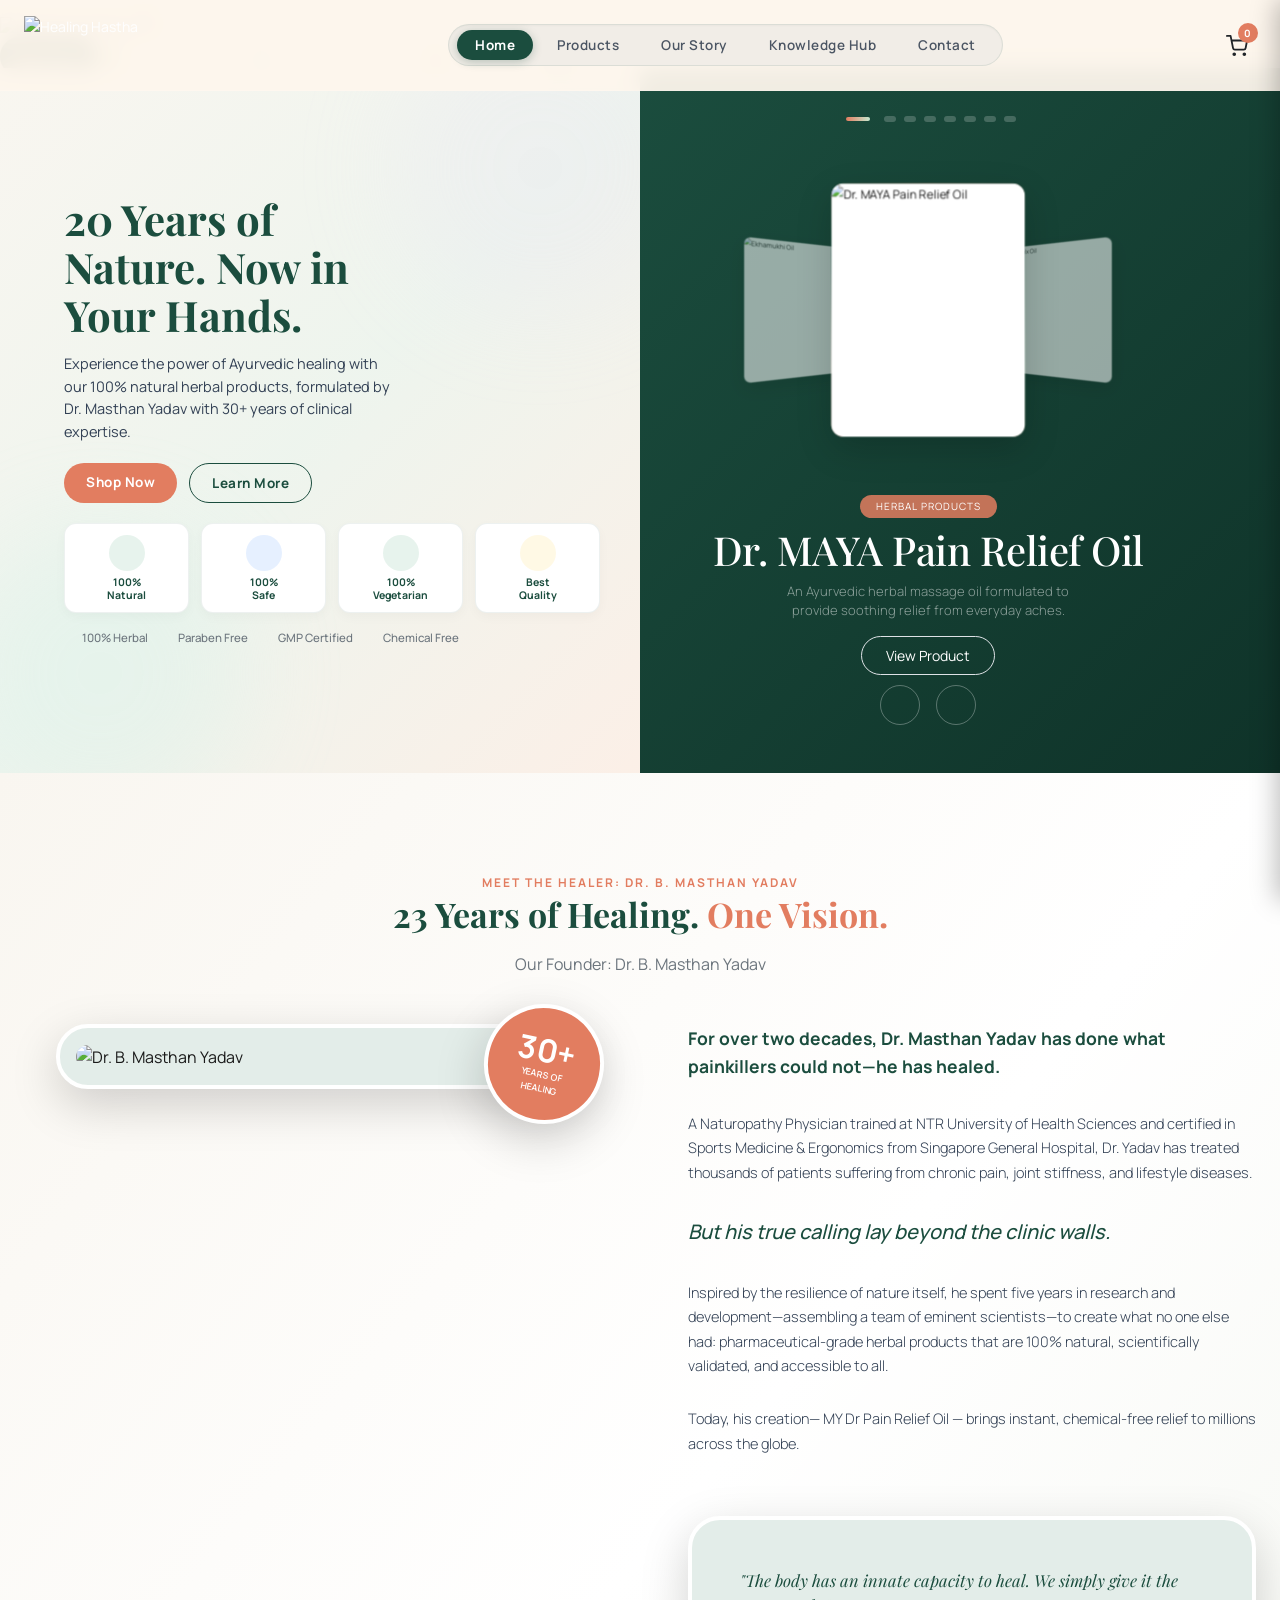
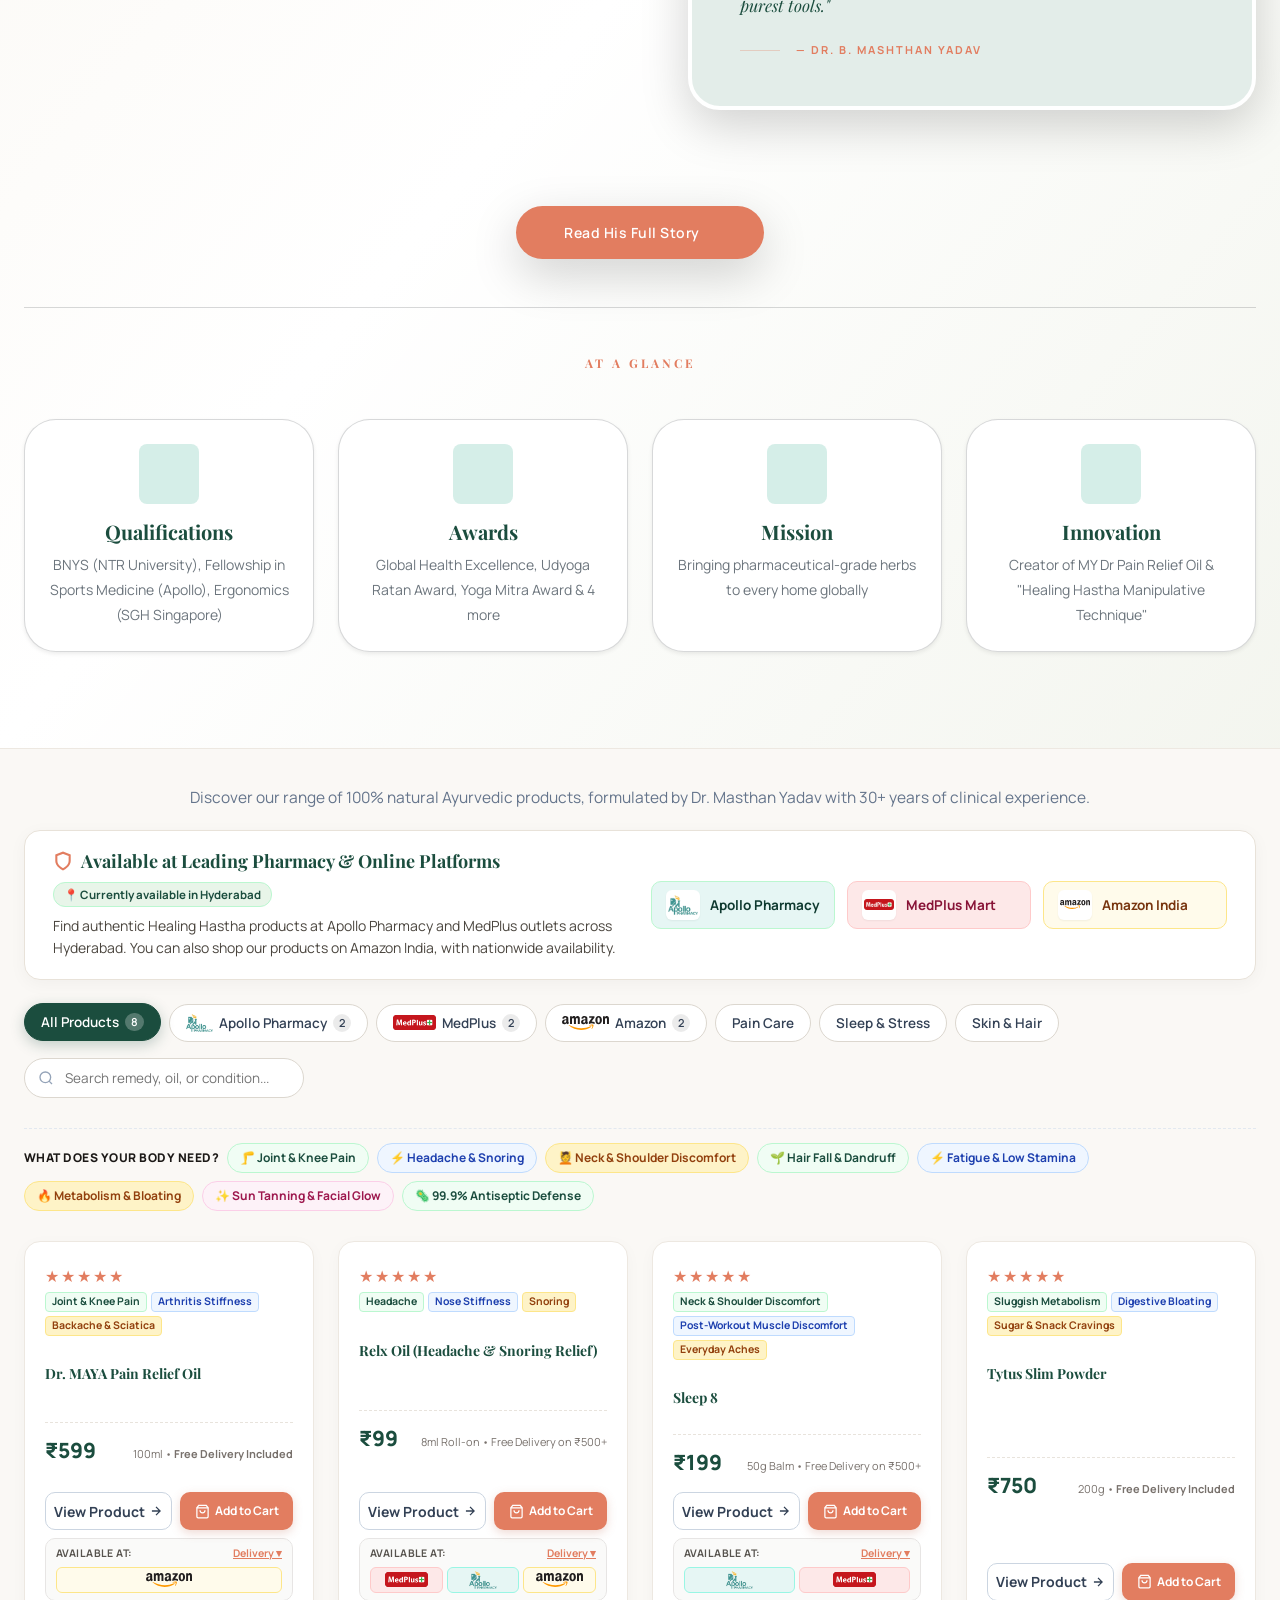
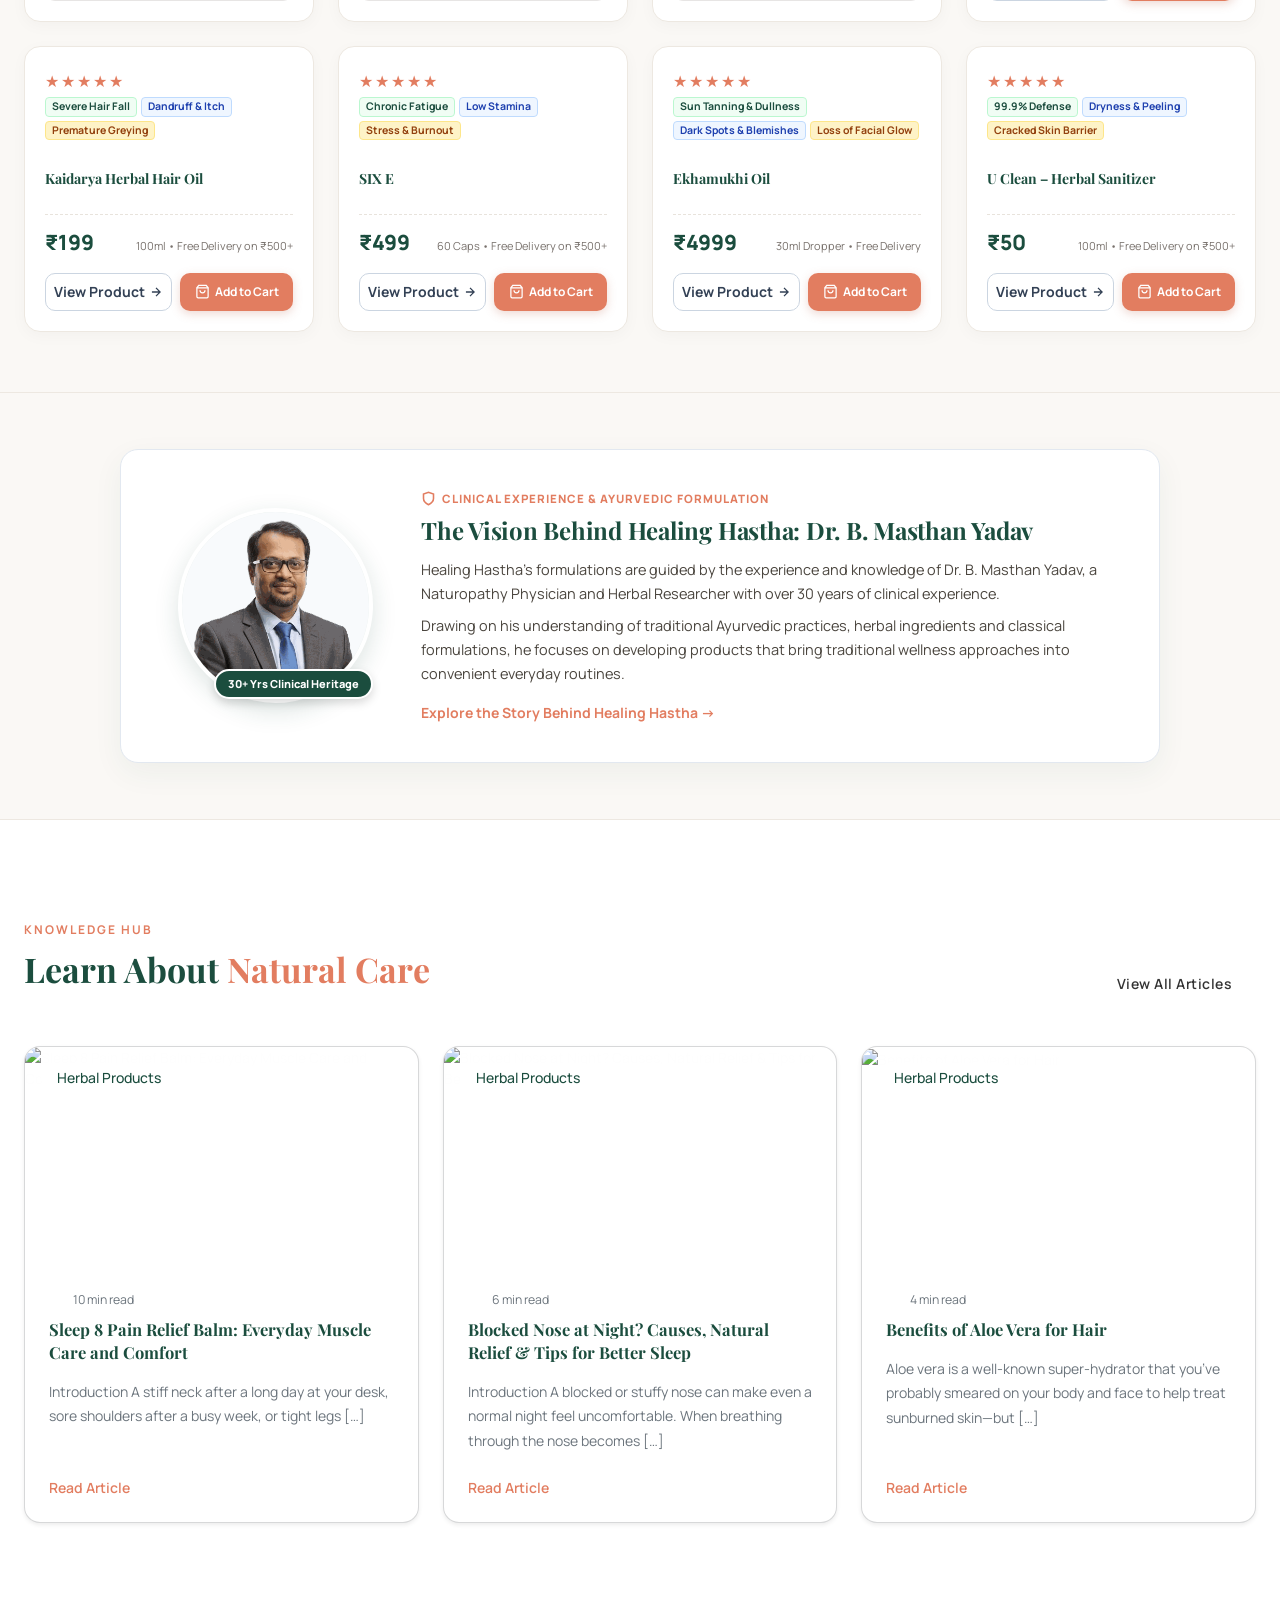
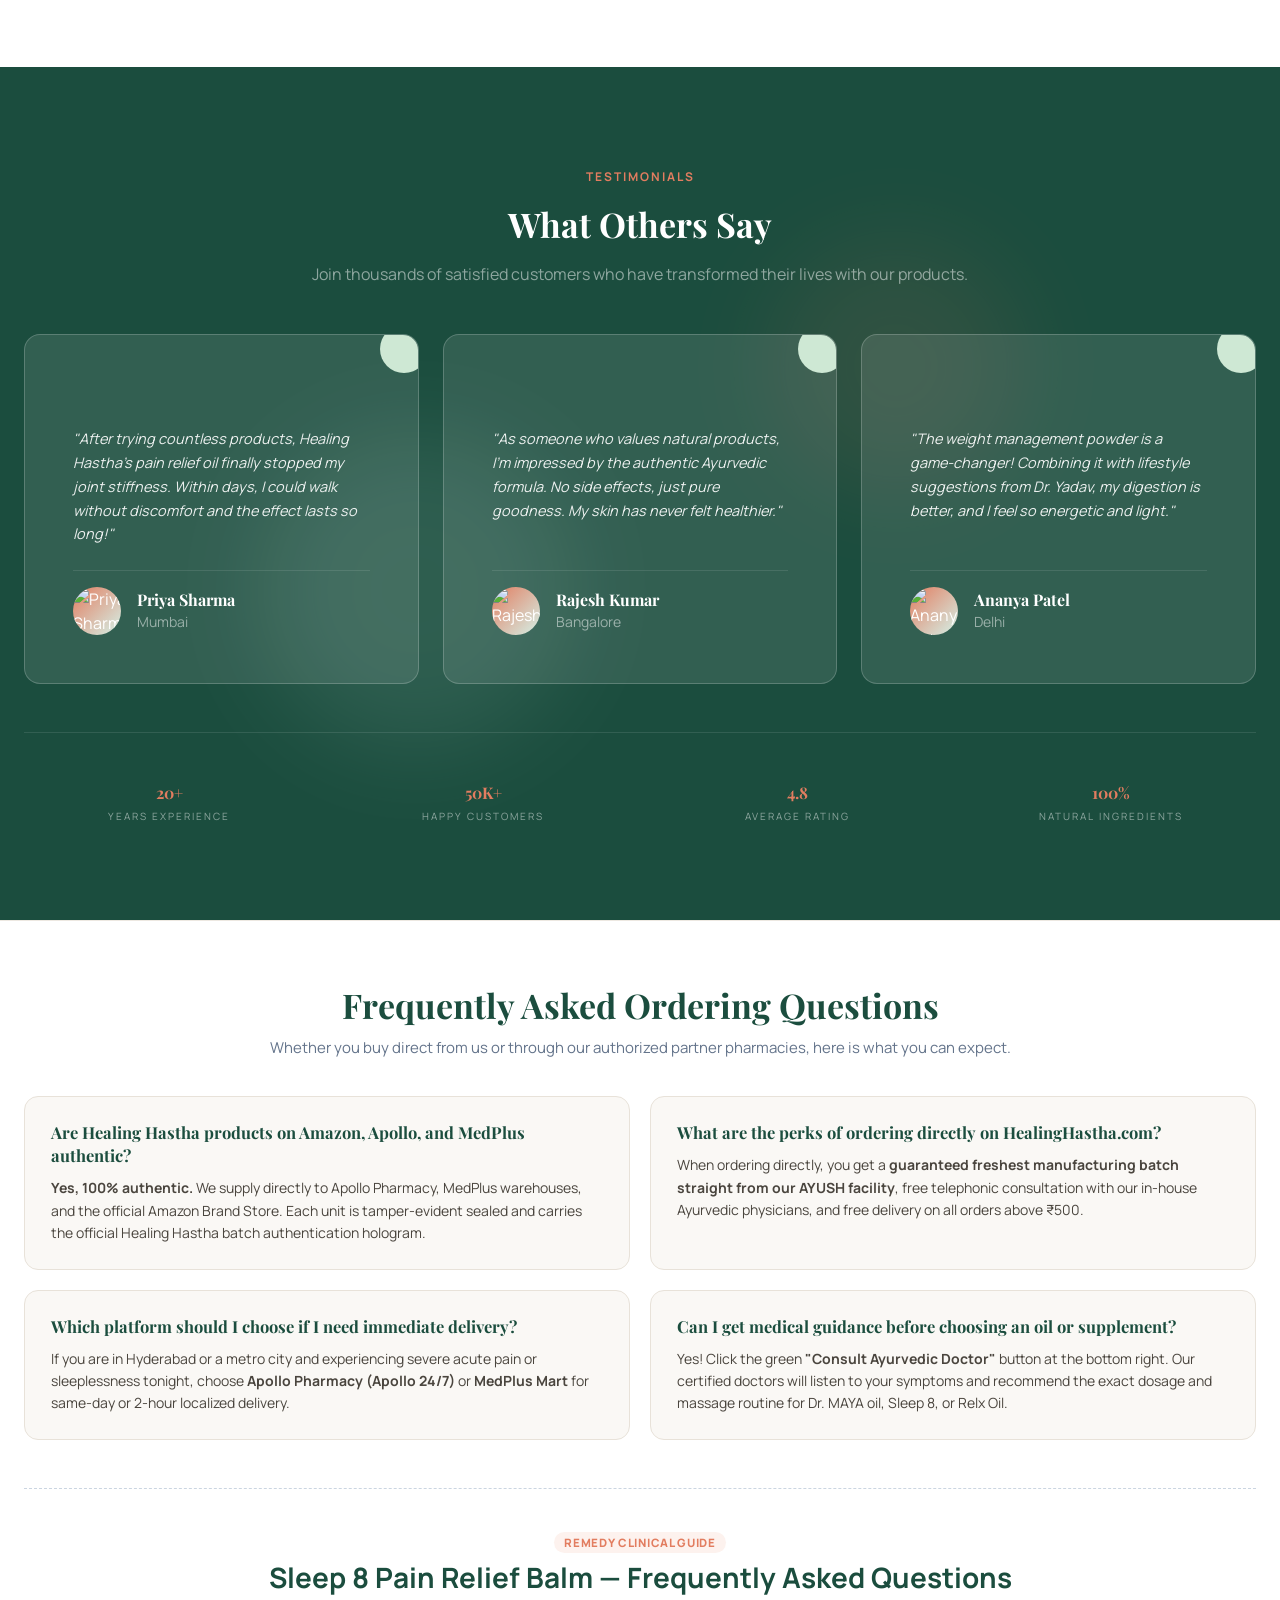
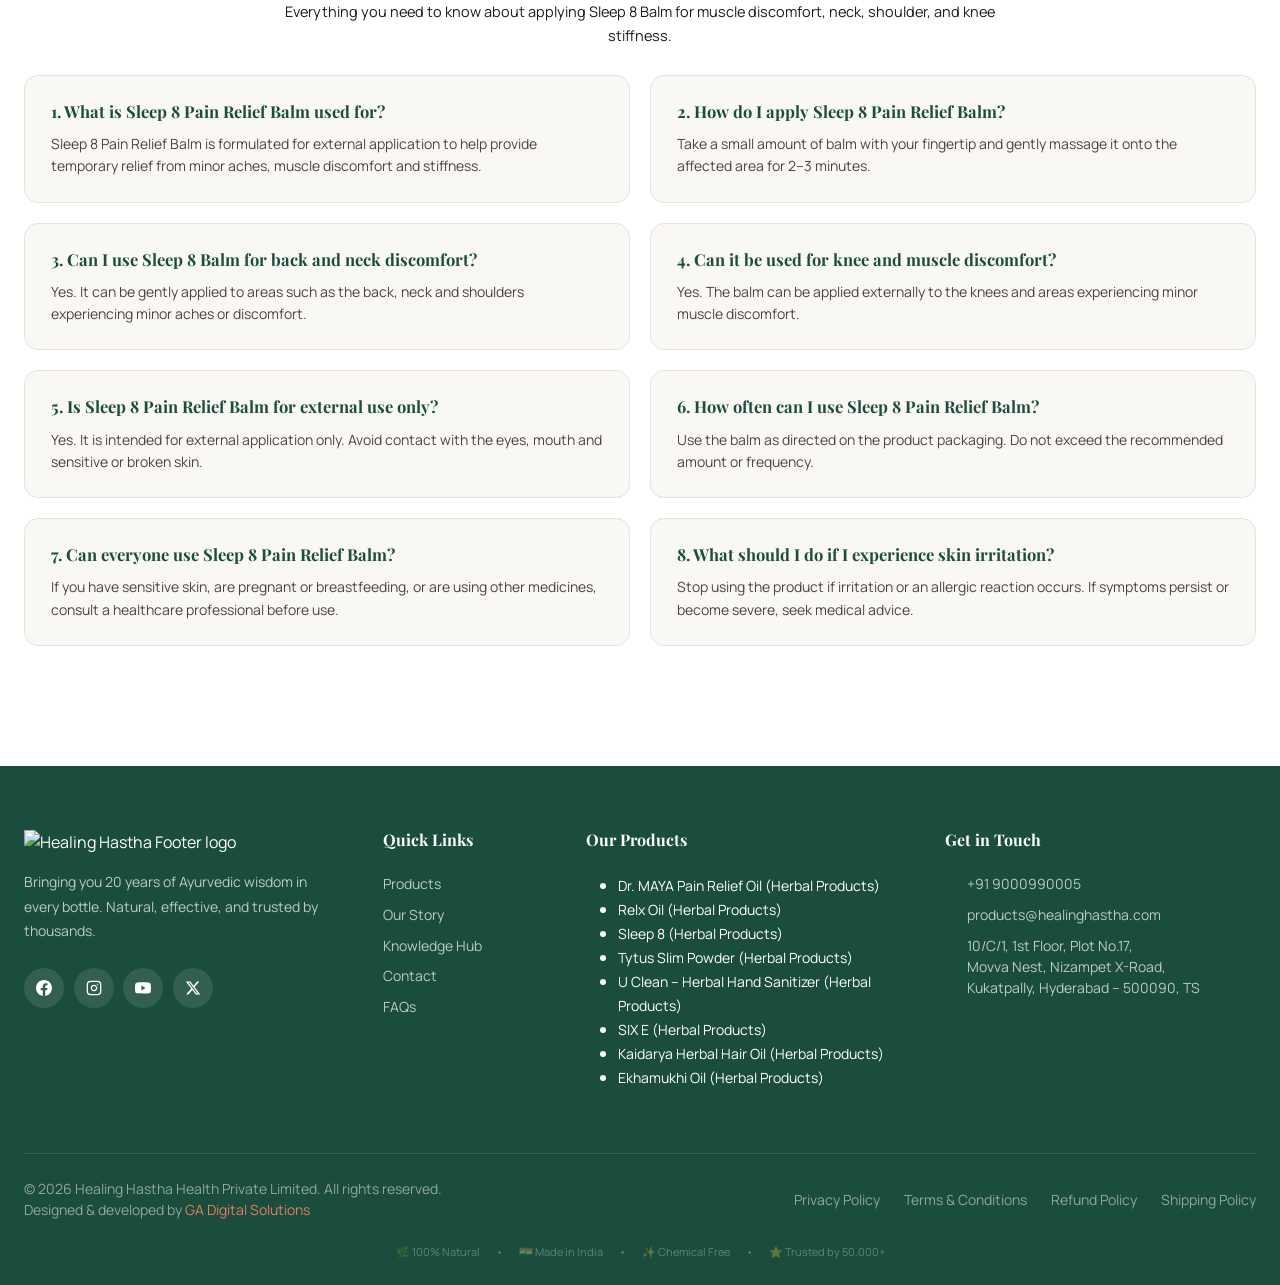
==== commit b526ec39: "style(home): streamline products grid to minimal layout without images or descriptions" ====
--- a/index.html
+++ b/index.html
@@ -323,92 +323,72 @@
       box-shadow: 0 0 0 3px rgba(27, 77, 62, 0.1);
     }
 
-    /* Products Grid Section */
+    /* Products Grid Section - Minimal Product Cards (No images, No descriptions) */
     .products-grid-section {
       background: #faf8f5;
       padding: 10px 0 60px 0;
     }
     .products-grid {
       display: grid;
-      grid-template-columns: repeat(auto-fill, minmax(280px, 1fr));
-      gap: 24px;
+      grid-template-columns: repeat(4, 1fr);
+      gap: 20px;
+    }
+    @media (max-width: 1200px) {
+      .products-grid {
+        grid-template-columns: repeat(3, 1fr);
+      }
+    }
+    @media (max-width: 900px) {
+      .products-grid {
+        grid-template-columns: repeat(2, 1fr);
+      }
+    }
+    @media (max-width: 580px) {
+      .products-grid {
+        grid-template-columns: 1fr;
+      }
     }
     .product-card {
       background: #ffffff;
-      border-radius: 18px;
+      border-radius: 16px;
       border: 1px solid #ede8e1;
-      overflow: hidden;
+      padding: 22px 20px 20px 20px;
       display: flex;
       flex-direction: column;
-      box-shadow: 0 4px 14px rgba(0, 0, 0, 0.03);
-      transition: transform 0.25s ease, box-shadow 0.25s ease;
+      justify-content: space-between;
+      box-shadow: 0 4px 16px rgba(0, 0, 0, 0.03);
+      transition: transform 0.25s ease, box-shadow 0.25s ease, border-color 0.25s ease;
+      min-height: 250px;
+      box-sizing: border-box;
     }
     .product-card:hover {
-      transform: translateY(-6px);
-      box-shadow: 0 12px 28px rgba(0, 0, 0, 0.08);
-      border-color: #cbd5e1;
+      transform: translateY(-4px);
+      box-shadow: 0 12px 28px rgba(27, 77, 62, 0.08);
+      border-color: var(--brand-forest, #1b4d3e);
     }
     .card-media-box {
-      background: #ffffff;
-      padding: 0;
-      display: flex;
-      flex-direction: column;
-      position: relative;
-      border-bottom: 1px solid #f1f5f9;
-      overflow: hidden;
-    }
-    .card-media-link {
-      display: block;
-      width: 100%;
-      aspect-ratio: 1 / 1;
-      overflow: hidden;
-      background: #fbfbf8;
-    }
-    .card-media-link img {
-      width: 100%;
-      height: 100%;
-      object-fit: cover;
-      display: block;
-      transition: transform 0.3s ease;
-    }
-    .product-card:hover .card-media-link img {
-      transform: scale(1.05);
-    }
-    .card-mini-gallery-strip {
-      width: 100% !important;
-      box-sizing: border-box !important;
-      display: flex;
-      align-items: center;
-      justify-content: space-between;
-      padding: 6px 10px 8px 10px !important;
-      background: #ffffff;
-      border-top: 1px solid #f8fafc;
-    }
-    .card-mini-thumb {
-      width: 28px !important;
-      height: 28px !important;
-      padding: 1px !important;
-      border-radius: 5px !important;
-      flex-shrink: 0;
+      display: none !important;
+    }
+    .product-tagline {
+      display: none !important;
     }
     .card-body {
-      padding: 16px 18px 18px 18px;
+      padding: 0 !important;
       display: flex;
       flex-direction: column;
       flex-grow: 1;
+      justify-content: space-between;
     }
     .product-title {
-      font-size: 17.5px;
+      font-size: 18px;
       font-weight: 700;
       color: var(--brand-forest, #1b4d3e);
-      margin: 4px 0 6px 0;
-      line-height: 1.3;
+      margin: 8px 0 10px 0;
+      line-height: 1.35;
       font-family: var(--font-display, serif);
-      min-height: 46px;
-      display: -webkit-box;
-      -webkit-line-clamp: 2;
-      -webkit-box-orient: vertical;
-      overflow: hidden;
+      min-height: 50px;
+      display: flex;
+      align-items: center;
     }
     .product-title a {
       color: inherit;
@@ -417,27 +397,16 @@
     }
     .product-title a:hover {
       color: var(--brand-terracotta, #c86d51);
-    }
-    .product-tagline {
-      font-size: 12.5px;
-      color: #64748b;
-      line-height: 1.5;
-      margin: 0 0 12px 0;
-      flex-grow: 1;
-      display: -webkit-box;
-      -webkit-line-clamp: 3;
-      -webkit-box-orient: vertical;
-      overflow: hidden;
-      height: 56.5px;
-      max-height: 56.5px;
     }
     .price-row {
       display: flex;
       align-items: baseline;
       justify-content: space-between;
       gap: 6px;
-      margin-bottom: 10px;
-      min-height: 28px;
+      margin-top: auto;
+      margin-bottom: 14px;
+      padding-top: 12px;
+      border-top: 1px dashed #e8e3dc;
     }
     .current-price {
       font-size: 21px;
@@ -3613,7 +3582,7 @@
       permalink: "product-relx-oil.html",
       shortDescription: "A convenient Ayurvedic roll-on featuring aromatic botanical oils. Designed for easy external application to support comfort during headaches and nasal congestion.",
       rating: 5,
-      reviewCount: 2
+      reviewCount: 5
     },
     {
       id: 2267,
@@ -3628,7 +3597,7 @@
       permalink: "product-sleep-8.html",
       shortDescription: "A classical Ayurvedic balm formulated with aromatic oils for gentle massage on the temples and forehead. A soothing addition to your relaxation and bedtime routine.",
       rating: 5,
-      reviewCount: 3
+      reviewCount: 5
     },
     {
       id: 738,
@@ -3643,7 +3612,7 @@
       permalink: "product-tytus-slim-powder.html",
       shortDescription: "An herbal green tea blend featuring Yashthimadhu, Shunthi, Dalchini, Vrukshamla, Amlaki and Haridra. A refreshing beverage to complement your weight management and wellness routine.",
       rating: 5,
-      reviewCount: 0
+      reviewCount: 5
     },
     {
       id: 1107,
@@ -3658,7 +3627,7 @@
       permalink: "product-u-clean.html",
       shortDescription: "A 70% isopropyl alcohol-based hand sanitizer enriched with Aloe Vera, Tulasi, Neem and Turmeric extracts, along with Glycerine and Vitamin E for everyday hand hygiene.",
       rating: 5,
-      reviewCount: 0
+      reviewCount: 5
     },
     {
       id: 1009,
@@ -3673,7 +3642,7 @@
       permalink: "product-six-e.html",
       shortDescription: "An Ayurvedic men's vitality formulation featuring Ashwagandha, Gokhru, Safed Musli, Vidarikhand, Shatavari, Kapikachhu, Shilajit and Akkarkarabha. Designed to complement men's wellness routines.",
       rating: 5,
-      reviewCount: 0
+      reviewCount: 5
     },
     {
       id: 1144,
@@ -3688,7 +3657,7 @@
       permalink: "product-kaidarya-hair-oil.html",
       shortDescription: "A traditional Ayurvedic herbal hair oil formulated to nourish the scalp and hair, support hair care and maintain healthy-looking, naturally shiny hair.",
       rating: 5,
-      reviewCount: 2
+      reviewCount: 5
     },
     {
       id: 737,
@@ -3703,7 +3672,7 @@
       permalink: "product-ekhamukhi-oil.html",
       shortDescription: "Experience luxurious skincare with 24K gold flakes, almond milk, coconut milk and germ seed oil. This premium serum oil helps nourish the skin and enhance its natural-looking radiance and glow.",
       rating: 5,
-      reviewCount: 0
+      reviewCount: 5
     }
   ];
 
